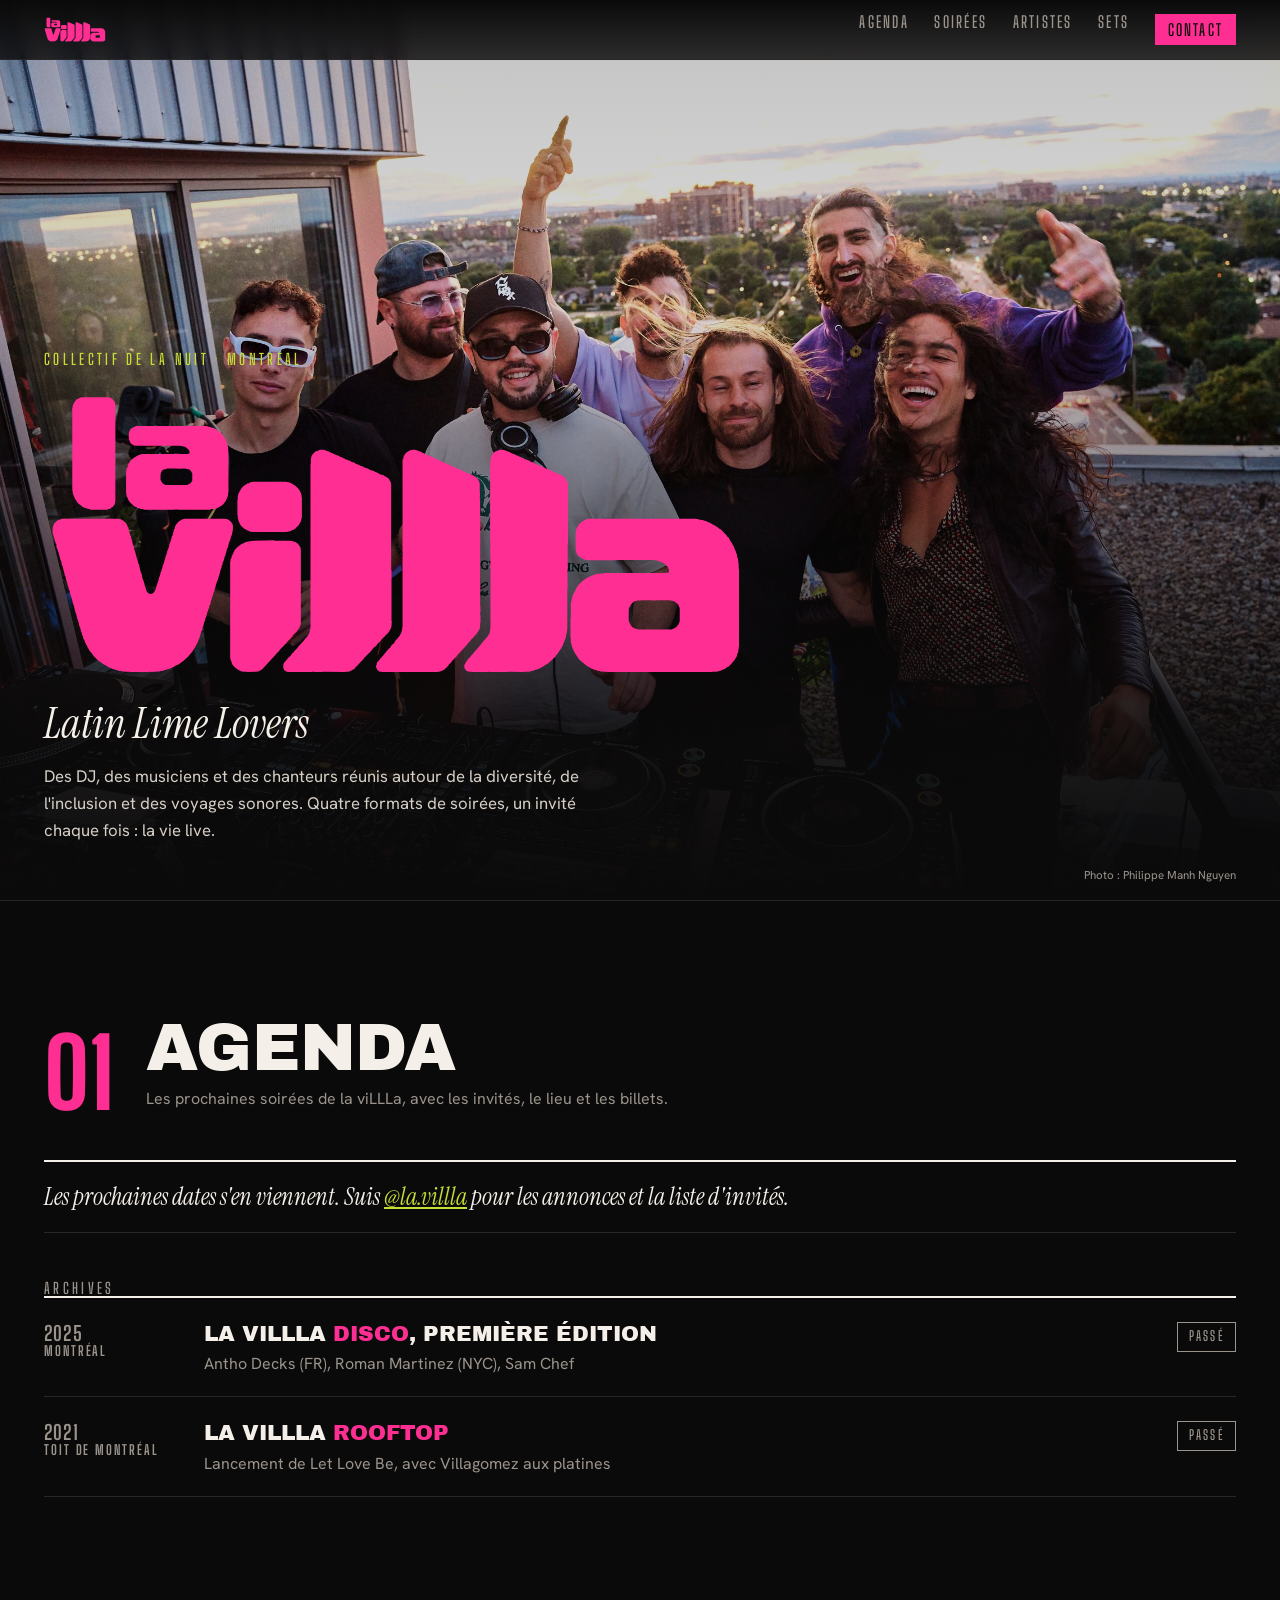
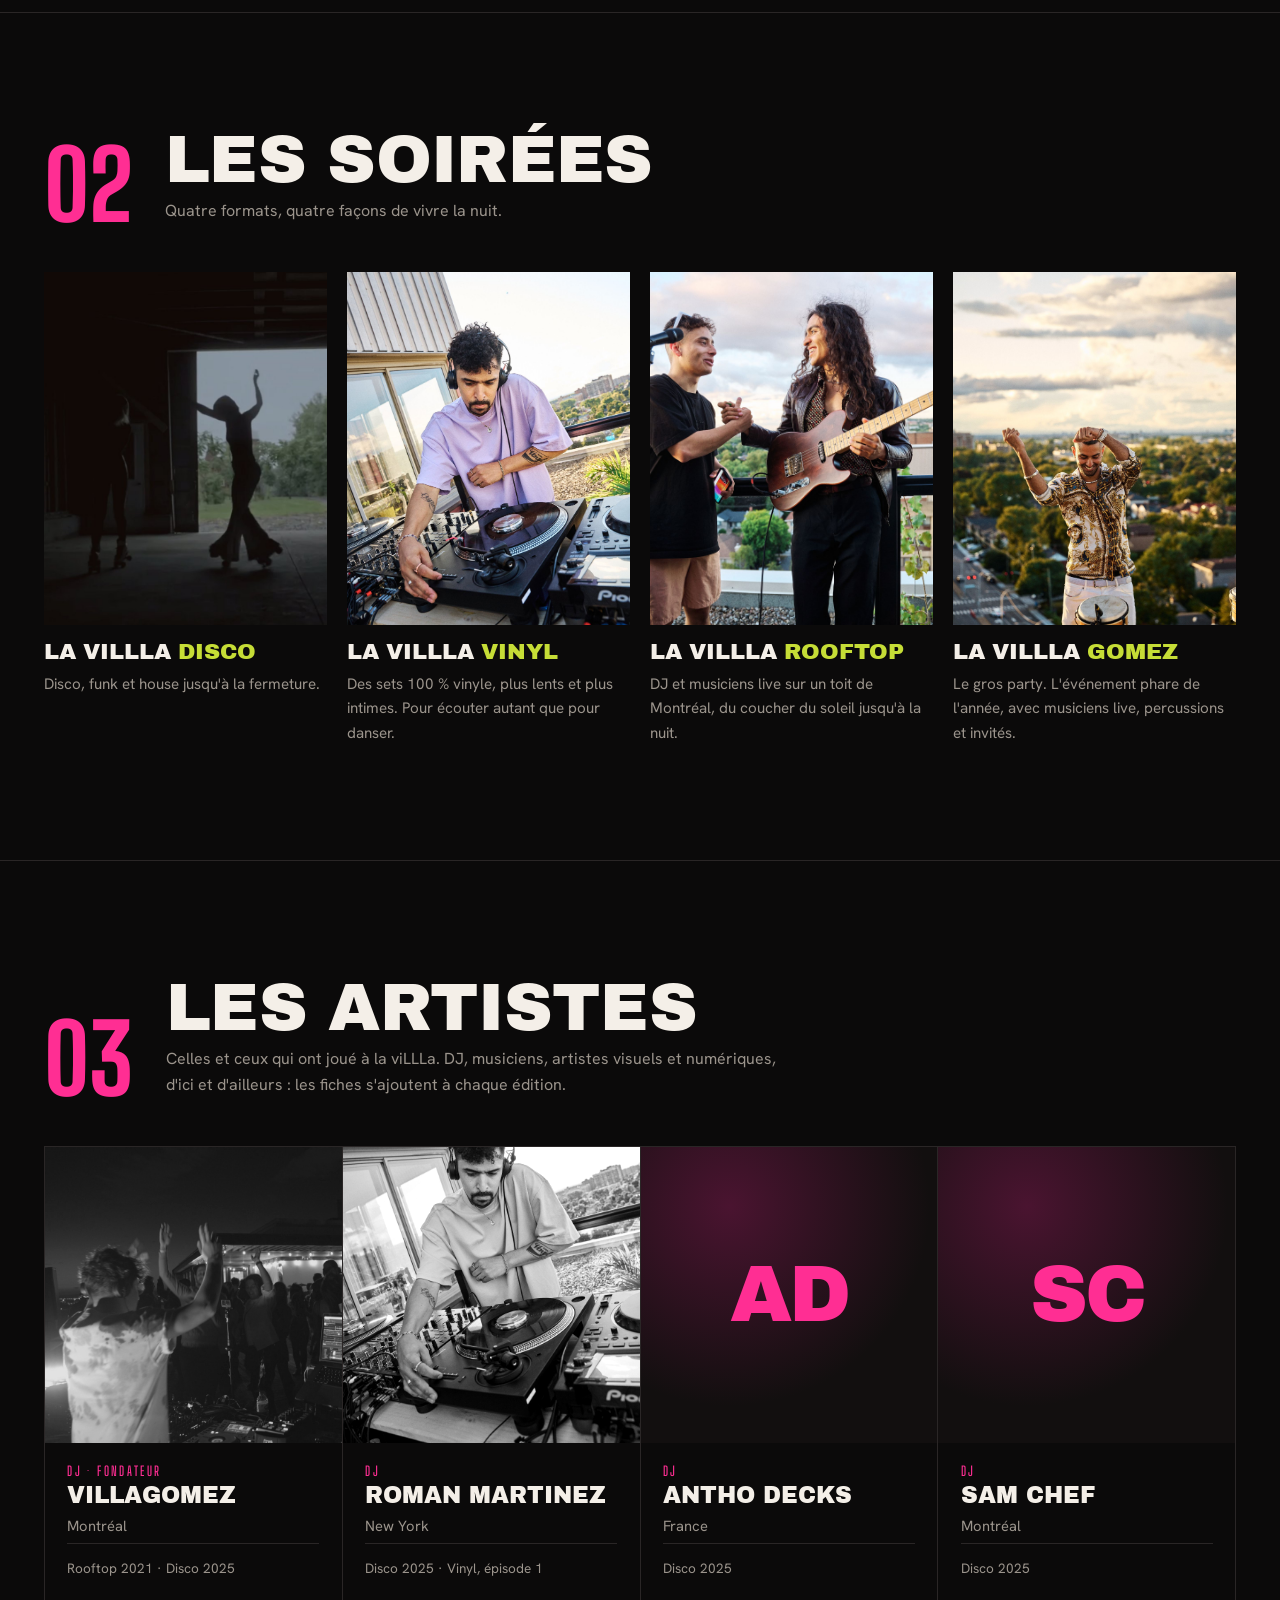
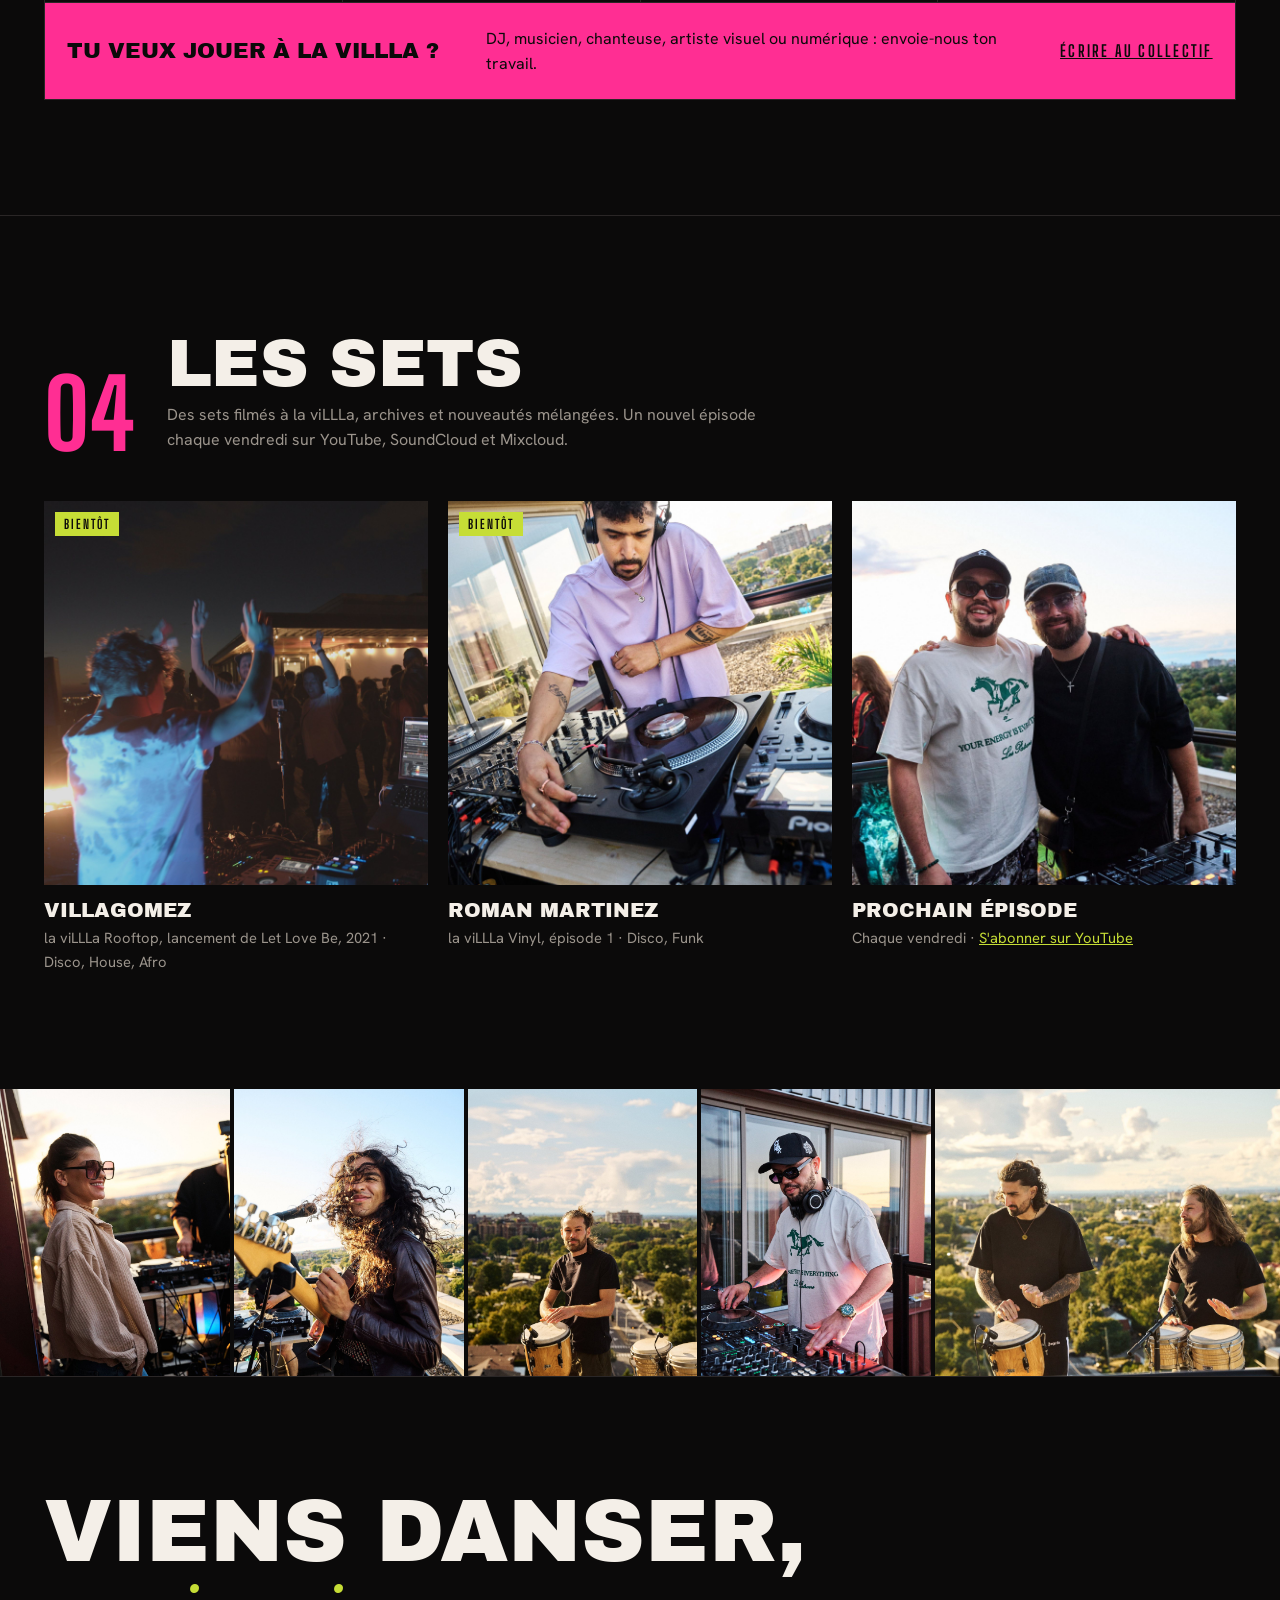
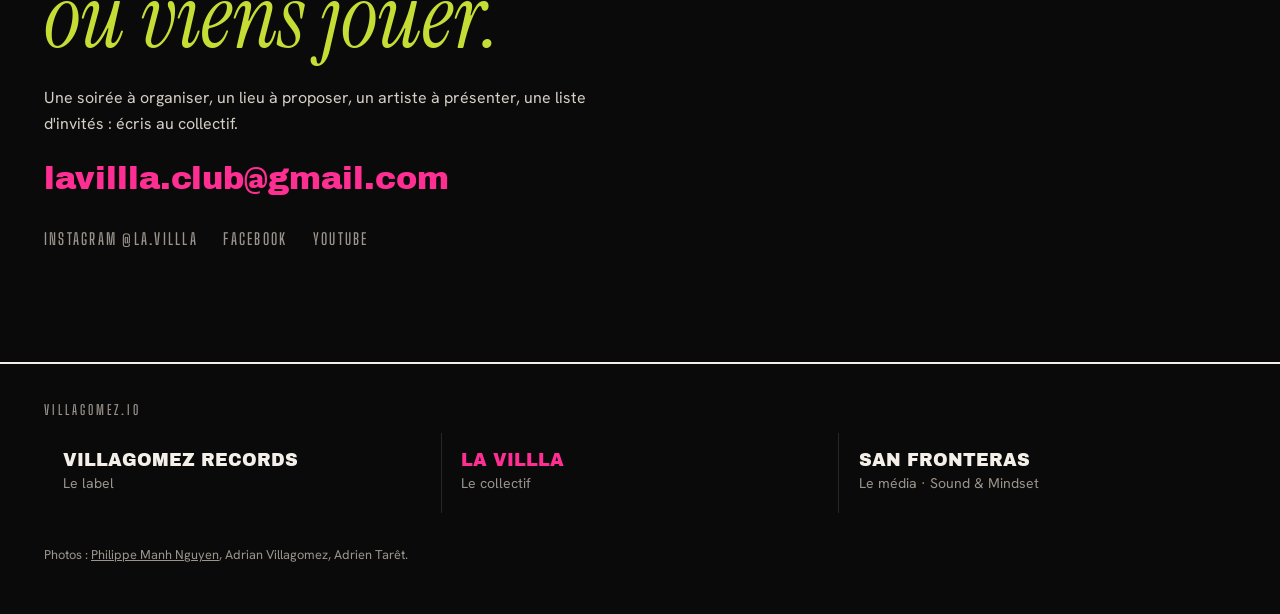
==== lavillla/index.html @ 6f07f706 "Trois sites distincts sous villagomez.io : /records/, /lavillla/ et /sanfronteras/ - /records/ : le " ====
<!doctype html>
<html lang="fr-CA">
<head>
  <meta charset="utf-8">
  <meta name="viewport" content="width=device-width, initial-scale=1">
  <title>la viLLLa | Collectif de la nuit, Montréal</title>
  <meta name="description" content="la viLLLa, collectif montréalais de DJ, de musiciens et de chanteurs. Soirées Disco, Vinyl, Rooftop et Gomez, agenda, artistes et sets filmés.">
  <link rel="canonical" href="https://villagomez.io/lavillla/">
  <meta property="og:site_name" content="la viLLLa">
  <meta property="og:title" content="la viLLLa · Latin Lime Lovers">
  <meta property="og:description" content="Collectif de la nuit à Montréal. DJ, musiciens et chanteurs, quatre formats de soirées, un invité chaque fois.">
  <meta property="og:url" content="https://villagomez.io/lavillla/">
  <meta property="og:image" content="https://villagomez.io/images/collectif.jpg">
  <meta property="og:type" content="website">
  <meta name="theme-color" content="#0b0a0a">
  <link rel="icon" href="/favicon.svg" type="image/svg+xml">
  <link rel="preload" href="/fonts/archivo-black.woff2" as="font" type="font/woff2" crossorigin>
  <style>
    @font-face { font-family: "Archivo Black"; src: url("/fonts/archivo-black.woff2") format("woff2"); font-display: swap; }
    @font-face { font-family: "Big Shoulders"; src: url("/fonts/big-shoulders-display.woff2") format("woff2"); font-weight: 100 900; font-display: swap; }
    @font-face { font-family: "Hanken Grotesk"; src: url("/fonts/hanken-grotesk-latin-wght-normal.woff2") format("woff2"); font-weight: 100 900; font-display: swap; }
    @font-face { font-family: "Instrument Serif"; font-style: italic; src: url("/fonts/instrument-serif-italic.woff2") format("woff2"); font-display: swap; }

    :root {
      --night: #0b0a0a;
      --night-2: #151313;
      --white: #f4efe8;
      --dim: #9b948c;
      --line: #2a2626;
      --rose: #ff2e93;
      --lime: #c6dd36;
      --head: "Archivo Black", "Arial Black", sans-serif;
      --meta: "Big Shoulders", "Arial Narrow", sans-serif;
      --body: "Hanken Grotesk", system-ui, sans-serif;
      --serif: "Instrument Serif", Georgia, serif;
      --gutter: clamp(1rem, 4vw, 2.75rem);
      --section: clamp(4rem, 9vw, 7.5rem);
    }
    *, *::before, *::after { box-sizing: border-box; }
    html { scroll-behavior: smooth; scroll-padding-top: 4.5rem; }
    @media (prefers-reduced-motion: reduce) { html { scroll-behavior: auto; } }
    body { margin: 0; background: var(--night); color: var(--white); font: 400 1rem/1.6 var(--body); -webkit-font-smoothing: antialiased; }
    img { display: block; max-width: 100%; }
    a { color: inherit; }
    a:focus-visible, button:focus-visible { outline: 2px solid var(--lime); outline-offset: 3px; }
    .wrap { width: 100%; max-width: 88rem; margin-inline: auto; padding-inline: var(--gutter); }

    /* Barre du haut */
    .top { position: fixed; inset: 0 0 auto; z-index: 20; display: flex; align-items: center; justify-content: space-between; gap: 1rem; padding: .9rem var(--gutter); background: linear-gradient(var(--night), rgba(11,10,10,.82)); border-bottom: 1px solid var(--line); backdrop-filter: blur(8px); }
    .top__logo img { height: 1.6rem; width: auto; }
    .top nav { display: flex; gap: clamp(.9rem, 2vw, 1.8rem); font: 600 1rem/1 var(--meta); letter-spacing: .14em; text-transform: uppercase; }
    .top nav a { text-decoration: none; color: var(--dim); }
    .top nav a:hover { color: var(--lime); }
    .top nav .top__cta { color: var(--night); background: var(--rose); padding: .45rem .8rem; }
    .top nav .top__cta:hover { color: var(--night); background: var(--lime); }
    @media (max-width: 760px) { .top nav a:not(.top__cta) { display: none; } }

    /* Une */
    .hero { position: relative; min-height: 100svh; display: grid; align-items: end; padding: 7rem 0 clamp(2rem, 5vw, 3.5rem); overflow: hidden; }
    .hero__bg { position: absolute; inset: 0; background: radial-gradient(120% 80% at 70% 30%, #3a1027, var(--night) 70%); }
    .hero__bg img { width: 100%; height: 100%; object-fit: cover; filter: saturate(1.08) contrast(1.05); }
    .hero__bg::after { content: ""; position: absolute; inset: 0; background: linear-gradient(180deg, rgba(11,10,10,.25) 0%, rgba(11,10,10,.15) 35%, rgba(11,10,10,.92) 82%, var(--night) 100%); }
    .hero .wrap { position: relative; }
    .kicker { font: 600 .95rem/1 var(--meta); letter-spacing: .22em; text-transform: uppercase; color: var(--lime); margin: 0 0 1.4rem; }
    .hero h1 { margin: 0; line-height: 0; }
    .hero h1 img { width: min(44rem, 82vw); height: auto; }
    .hero__slogan { margin: 1.4rem 0 0; font: italic 400 clamp(1.6rem, 3.4vw, 2.6rem)/1.1 var(--serif); }
    .hero__lede { max-width: 34rem; margin: 1rem 0 0; color: #d6cfc6; font-size: 1.05rem; }
    .hero__credit { position: absolute; right: var(--gutter); bottom: 1rem; margin: 0; font-size: .72rem; color: var(--dim); }
    .hero__credit a { text-decoration: none; }

    /* Titres de section, façon journal */
    section { padding-block: var(--section); border-top: 1px solid var(--line); }
    .head { display: grid; grid-template-columns: auto 1fr; gap: .4rem 2rem; align-items: end; margin-bottom: clamp(2rem, 4vw, 3rem); }
    .head__num { grid-row: span 2; font: 800 clamp(3rem, 8vw, 6rem)/.8 var(--meta); color: var(--rose); }
    .head h2 { margin: 0; font: 400 clamp(2rem, 5.5vw, 4.2rem)/.95 var(--head); text-transform: uppercase; letter-spacing: -.01em; }
    .head p { margin: 0; max-width: 40rem; color: var(--dim); }

    /* Agenda, façon Resident Advisor */
    .agenda { list-style: none; margin: 0; padding: 0; border-top: 2px solid var(--white); }
    .agenda li { display: grid; grid-template-columns: 8.5rem 1fr auto; gap: 1.5rem; align-items: baseline; padding: 1.2rem 0; border-bottom: 1px solid var(--line); }
    .agenda__date { font: 700 1.25rem/1.1 var(--meta); letter-spacing: .06em; text-transform: uppercase; }
    .agenda__date small { display: block; font-size: .85rem; color: var(--dim); letter-spacing: .14em; }
    .agenda h3 { margin: 0; font: 400 1.35rem/1.15 var(--head); text-transform: uppercase; }
    .agenda h3 b { color: var(--rose); font-weight: 400; }
    .agenda p { margin: .3rem 0 0; color: var(--dim); }
    .agenda__tag { font: 600 .85rem/1 var(--meta); letter-spacing: .16em; text-transform: uppercase; padding: .45rem .7rem; border: 1px solid currentColor; text-decoration: none; white-space: nowrap; }
    .agenda__tag--soon { color: var(--lime); }
    .agenda__tag--past { color: var(--dim); }
    .agenda .is-empty { grid-template-columns: 1fr; }
    .agenda .is-empty p { color: var(--white); font: italic 400 1.5rem/1.3 var(--serif); margin: 0; }
    .agenda .is-empty a { color: var(--lime); }
    .subhead { margin: 3rem 0 0; font: 600 .95rem/1 var(--meta); letter-spacing: .22em; text-transform: uppercase; color: var(--dim); }
    @media (max-width: 640px) {
      .agenda li { grid-template-columns: 1fr; gap: .5rem; }
      .agenda__tag { justify-self: start; }
    }

    /* Formats de soirées */
    .formats { display: grid; grid-template-columns: repeat(4, 1fr); gap: clamp(.75rem, 1.6vw, 1.25rem); }
    .format figure { margin: 0 0 1rem; aspect-ratio: 4 / 5; overflow: hidden; background: linear-gradient(160deg, #2b0f1e, #11100f); }
    .format figure img { width: 100%; height: 100%; object-fit: cover; transition: transform .6s ease; }
    .format:hover figure img { transform: scale(1.04); }
    .format h3 { margin: 0; font: 400 1.4rem/1 var(--head); text-transform: uppercase; }
    .format h3 span { color: var(--lime); }
    .format p { margin: .5rem 0 0; color: var(--dim); font-size: .95rem; }
    @media (max-width: 900px) { .formats { grid-template-columns: repeat(2, 1fr); } }

    /* Artistes, façon ADE */
    .artists { display: grid; grid-template-columns: repeat(4, 1fr); gap: 1px; background: var(--line); border: 1px solid var(--line); }
    .artist { background: var(--night); padding: 1.4rem; display: flex; flex-direction: column; gap: .35rem; min-height: 14rem; }
    .artist figure { margin: -1.4rem -1.4rem 1rem; aspect-ratio: 1; overflow: hidden; background: linear-gradient(140deg, #1d1a1a, #2b0f1e); }
    .artist figure img { width: 100%; height: 100%; object-fit: cover; filter: grayscale(1) contrast(1.05); transition: filter .4s; }
    .artist:hover figure img { filter: none; }
    .artist__role { font: 600 .82rem/1 var(--meta); letter-spacing: .18em; text-transform: uppercase; color: var(--rose); }
    .artist h3 { margin: 0; font: 400 1.45rem/1.05 var(--head); text-transform: uppercase; }
    .artist__from { margin: 0; color: var(--dim); font-size: .92rem; }
    .artist__played { margin: auto 0 0; padding-top: .9rem; border-top: 1px solid var(--line); font-size: .85rem; color: var(--dim); }
    .artist__init { margin: -1.4rem -1.4rem 1rem; aspect-ratio: 1; display: grid; place-items: center; background: radial-gradient(90% 90% at 30% 20%, #4a1430, #120f0f 75%); font: 400 clamp(3rem, 7vw, 5rem)/1 var(--head); color: var(--rose); letter-spacing: -.04em; }
    .artist--call { grid-column: 1 / -1; min-height: 0; background: var(--rose); color: var(--night); display: grid; grid-template-columns: 1fr 1.4fr auto; align-items: center; gap: 1rem 2rem; }
    @media (max-width: 760px) { .artist--call { grid-template-columns: 1fr; } }
    .artist--call h3 { font-size: 1.35rem; }
    .artist--call p { margin: 0; }
    .artist--call a { font: 700 1rem/1 var(--meta); letter-spacing: .14em; text-transform: uppercase; }
    @media (max-width: 1000px) { .artists { grid-template-columns: repeat(2, 1fr); } }
    @media (max-width: 520px) { .artists { grid-template-columns: 1fr; } }

    /* Sets */
    .sets { list-style: none; margin: 0; padding: 0; display: grid; grid-template-columns: repeat(3, 1fr); gap: clamp(.75rem, 1.6vw, 1.25rem); }
    .set { position: relative; }
    .set figure { margin: 0 0 .9rem; aspect-ratio: 1; overflow: hidden; background: linear-gradient(140deg, #1d1a1a, #2b0f1e); }
    .set figure img { width: 100%; height: 100%; object-fit: cover; }
    .set__badge { position: absolute; top: .7rem; left: .7rem; background: var(--lime); color: var(--night); font: 700 .8rem/1 var(--meta); letter-spacing: .16em; text-transform: uppercase; padding: .35rem .55rem; }
    .set h3 { margin: 0; font: 400 1.25rem/1.1 var(--head); text-transform: uppercase; }
    .set p { margin: .3rem 0 0; color: var(--dim); font-size: .92rem; }
    .set a { color: var(--lime); }
    @media (max-width: 760px) { .sets { grid-template-columns: 1fr; } }

    /* Bande photo */
    .strip { display: grid; grid-template-columns: repeat(4, 1fr) 1.5fr; gap: 4px; padding: 0; border-top: 0; }
    .strip figure { margin: 0; aspect-ratio: 4 / 5; overflow: hidden; background: #1a1717; }
    .strip figure:last-child { aspect-ratio: auto; }
    .strip img { width: 100%; height: 100%; object-fit: cover; }
    @media (max-width: 760px) { .strip { grid-template-columns: repeat(2, 1fr); } .strip figure:last-child { grid-column: span 2; aspect-ratio: 3 / 2; } }

    /* Contact */
    .contact h2 { margin: 0; font: 400 clamp(2.2rem, 7vw, 5.5rem)/.92 var(--head); text-transform: uppercase; }
    .contact h2 em { font: italic 400 1em/1 var(--serif); text-transform: none; color: var(--lime); }
    .contact__lede { max-width: 36rem; color: #d6cfc6; margin: 1.5rem 0; }
    .contact__mail { font: 400 clamp(1.2rem, 3vw, 2rem)/1.2 var(--head); color: var(--rose); text-decoration: none; word-break: break-all; }
    .contact__mail:hover { color: var(--lime); }
    .socials { list-style: none; display: flex; flex-wrap: wrap; gap: .6rem 1.6rem; margin: 2rem 0 0; padding: 0; font: 600 1rem/1 var(--meta); letter-spacing: .14em; text-transform: uppercase; }
    .socials a { text-decoration: none; color: var(--dim); }
    .socials a:hover { color: var(--lime); }

    /* Pied de page : les trois maisons */
    .eco { border-top: 2px solid var(--white); padding: 2.5rem 0 3rem; }
    .eco__title { margin: 0 0 1rem; font: 600 .85rem/1 var(--meta); letter-spacing: .22em; text-transform: uppercase; color: var(--dim); }
    .eco__list { list-style: none; margin: 0; padding: 0; display: grid; grid-template-columns: repeat(3, 1fr); gap: 1px; background: var(--line); }
    .eco__list a { display: block; height: 100%; padding: 1.1rem 1.2rem; background: var(--night); text-decoration: none; }
    .eco__list a:hover { background: var(--night-2); }
    .eco__list b { display: block; font: 400 1.1rem/1.1 var(--head); text-transform: uppercase; }
    .eco__list span { color: var(--dim); font-size: .88rem; }
    .eco__list [aria-current] b { color: var(--rose); }
    .eco__credits { margin: 2rem 0 0; color: var(--dim); font-size: .8rem; }
    @media (max-width: 640px) { .eco__list { grid-template-columns: 1fr; } }
  </style>
</head>
<body>

  <header class="top">
    <a class="top__logo" href="/lavillla/" aria-label="la viLLLa, accueil"><img src="/images/la-villla-logo-rose.svg" alt="" width="2042" height="840"></a>
    <nav aria-label="Sections">
      <a href="#agenda">Agenda</a>
      <a href="#soirees">Soirées</a>
      <a href="#artistes">Artistes</a>
      <a href="#sets">Sets</a>
      <a class="top__cta" href="#contact">Contact</a>
    </nav>
  </header>

  <main>
    <section class="hero" aria-labelledby="titre">
      <div class="hero__bg"><img src="/images/collectif.jpg" alt="" onerror="this.remove()"></div>
      <div class="wrap">
        <p class="kicker">Collectif de la nuit · Montréal</p>
        <h1 id="titre"><img src="/images/la-villla-logo-rose.svg" alt="la viLLLa" width="2042" height="840"></h1>
        <p class="hero__slogan">Latin Lime Lovers</p>
        <p class="hero__lede">Des DJ, des musiciens et des chanteurs réunis autour de la diversité, de l'inclusion et des voyages sonores. Quatre formats de soirées, un invité chaque fois : la vie live.</p>
      </div>
      <p class="hero__credit">Photo : <a href="https://www.instagram.com/philippemanh/" rel="noopener">Philippe Manh Nguyen</a></p>
    </section>

    <!-- Agenda : à remplir à chaque annonce, la plus proche en premier -->
    <section id="agenda">
      <div class="wrap">
        <header class="head">
          <span class="head__num" aria-hidden="true">01</span>
          <h2>Agenda</h2>
          <p>Les prochaines soirées de la viLLLa, avec les invités, le lieu et les billets.</p>
        </header>

        <ul class="agenda">
          <li class="is-empty">
            <p>Les prochaines dates s'en viennent. Suis <a href="https://www.instagram.com/la.villla/" rel="noopener">@la.villla</a> pour les annonces et la liste d'invités.</p>
          </li>
        </ul>

        <h3 class="subhead">Archives</h3>
        <ul class="agenda">
          <li>
            <p class="agenda__date">2025<small>Montréal</small></p>
            <div>
              <h3>la viLLLa <b>Disco</b>, première édition</h3>
              <p>Antho Decks (FR), Roman Martinez (NYC), Sam Chef</p>
            </div>
            <span class="agenda__tag agenda__tag--past">Passé</span>
          </li>
          <li>
            <p class="agenda__date">2021<small>Toit de Montréal</small></p>
            <div>
              <h3>la viLLLa <b>Rooftop</b></h3>
              <p>Lancement de Let Love Be, avec Villagomez aux platines</p>
            </div>
            <span class="agenda__tag agenda__tag--past">Passé</span>
          </li>
        </ul>
      </div>
    </section>

    <section id="soirees">
      <div class="wrap">
        <header class="head">
          <span class="head__num" aria-hidden="true">02</span>
          <h2>Les soirées</h2>
          <p>Quatre formats, quatre façons de vivre la nuit.</p>
        </header>

        <div class="formats">
          <article class="format">
            <figure><img src="/images/disco.jpg" alt="Soirée la viLLLa Disco" loading="lazy" onerror="this.remove()"></figure>
            <h3>la viLLLa <span>Disco</span></h3>
            <p>Disco, funk et house jusqu'à la fermeture.</p>
          </article>
          <article class="format">
            <figure><img src="/images/vinyl.jpg" alt="Set la viLLLa Vinyl" loading="lazy" onerror="this.remove()"></figure>
            <h3>la viLLLa <span>Vinyl</span></h3>
            <p>Des sets 100 % vinyle, plus lents et plus intimes. Pour écouter autant que pour danser.</p>
          </article>
          <article class="format">
            <figure><img src="/images/rooftop.jpg" alt="Musiciens live sur un toit de Montréal au coucher du soleil, la viLLLa Rooftop" loading="lazy" onerror="this.remove()"></figure>
            <h3>la viLLLa <span>Rooftop</span></h3>
            <p>DJ et musiciens live sur un toit de Montréal, du coucher du soleil jusqu'à la nuit.</p>
          </article>
          <article class="format">
            <figure><img src="/images/gomez.jpg" alt="Party la viLLLa Gomez" loading="lazy" onerror="this.remove()"></figure>
            <h3>la viLLLa <span>Gomez</span></h3>
            <p>Le gros party. L'événement phare de l'année, avec musiciens live, percussions et invités.</p>
          </article>
        </div>
      </div>
    </section>

    <!-- Artistes : une fiche par artiste. On n'ajoute que les noms que Samuel a confirmés. -->
    <section id="artistes">
      <div class="wrap">
        <header class="head">
          <span class="head__num" aria-hidden="true">03</span>
          <h2>Les artistes</h2>
          <p>Celles et ceux qui ont joué à la viLLLa. DJ, musiciens, artistes visuels et numériques, d'ici et d'ailleurs : les fiches s'ajoutent à chaque édition.</p>
        </header>

        <div class="artists">
          <article class="artist">
            <figure><img src="/images/set-rooftop-2021.jpg" alt="Villagomez aux platines sur un toit de Montréal" loading="lazy" onerror="this.remove()"></figure>
            <span class="artist__role">DJ · fondateur</span>
            <h3>Villagomez</h3>
            <p class="artist__from">Montréal</p>
            <p class="artist__played">Rooftop 2021 · Disco 2025</p>
          </article>
          <article class="artist">
            <figure><img src="/images/set-vinyl-01.jpg" alt="Roman Martinez aux platines vinyle" loading="lazy" onerror="this.remove()"></figure>
            <span class="artist__role">DJ</span>
            <h3>Roman Martinez</h3>
            <p class="artist__from">New York</p>
            <p class="artist__played">Disco 2025 · Vinyl, épisode 1</p>
          </article>
          <article class="artist">
            <div class="artist__init" aria-hidden="true">AD</div>
            <span class="artist__role">DJ</span>
            <h3>Antho Decks</h3>
            <p class="artist__from">France</p>
            <p class="artist__played">Disco 2025</p>
          </article>
          <article class="artist">
            <div class="artist__init" aria-hidden="true">SC</div>
            <span class="artist__role">DJ</span>
            <h3>Sam Chef</h3>
            <p class="artist__from">Montréal</p>
            <p class="artist__played">Disco 2025</p>
          </article>
          <article class="artist artist--call">
            <h3>Tu veux jouer à la viLLLa&nbsp;?</h3>
            <p>DJ, musicien, chanteuse, artiste visuel ou numérique : envoie-nous ton travail.</p>
            <a href="#contact">Écrire au collectif</a>
          </article>
        </div>
      </div>
    </section>

    <section id="sets">
      <div class="wrap">
        <header class="head">
          <span class="head__num" aria-hidden="true">04</span>
          <h2>Les sets</h2>
          <p>Des sets filmés à la viLLLa, archives et nouveautés mélangées. Un nouvel épisode chaque vendredi sur YouTube, SoundCloud et Mixcloud.</p>
        </header>

        <ul class="sets">
          <li class="set">
            <figure><img src="/images/set-rooftop-2021.jpg" alt="Villagomez de dos aux platines, bras levés devant la foule, sur un toit de Montréal la nuit" loading="lazy" onerror="this.remove()"></figure>
            <span class="set__badge">Bientôt</span>
            <h3>Villagomez</h3>
            <p>la viLLLa Rooftop, lancement de Let Love Be, 2021 · Disco, House, Afro</p>
          </li>
          <li class="set">
            <figure><img src="/images/set-vinyl-01.jpg" alt="Roman Martinez aux platines vinyle, la viLLLa Vinyl" loading="lazy" onerror="this.remove()"></figure>
            <span class="set__badge">Bientôt</span>
            <h3>Roman Martinez</h3>
            <p>la viLLLa Vinyl, épisode 1 · Disco, Funk</p>
          </li>
          <li class="set">
            <figure><img src="/images/set-03.jpg" alt="Set la viLLLa" loading="lazy" onerror="this.remove()"></figure>
            <h3>Prochain épisode</h3>
            <p>Chaque vendredi · <a href="https://www.youtube.com/@VillagomezRecords" rel="noopener">S'abonner sur YouTube</a></p>
          </li>
        </ul>
      </div>
    </section>

    <div class="strip" aria-label="Photos de la viLLLa Rooftop">
      <figure><img src="/images/soiree-01.jpg" alt="Soirée la viLLLa Rooftop sur un toit de Montréal" loading="lazy" onerror="this.remove()"></figure>
      <figure><img src="/images/soiree-02.jpg" alt="Soirée la viLLLa Rooftop sur un toit de Montréal" loading="lazy" onerror="this.remove()"></figure>
      <figure><img src="/images/soiree-03.jpg" alt="Soirée la viLLLa Rooftop sur un toit de Montréal" loading="lazy" onerror="this.remove()"></figure>
      <figure><img src="/images/soiree-05.jpg" alt="DJ aux platines pendant la viLLLa Rooftop" loading="lazy" onerror="this.remove()"></figure>
      <figure><img src="/images/soiree-07.jpg" alt="Deux percussionnistes aux congas et aux bongos sur un toit de Montréal, la viLLLa Rooftop" loading="lazy" onerror="this.remove()"></figure>
    </div>

    <section id="contact" class="contact">
      <div class="wrap">
        <h2>Viens danser,<br><em>ou viens jouer.</em></h2>
        <p class="contact__lede">Une soirée à organiser, un lieu à proposer, un artiste à présenter, une liste d'invités : écris au collectif.</p>
        <a class="contact__mail" href="mailto:lavillla.club@gmail.com">lavillla.club@gmail.com</a>
        <ul class="socials">
          <li><a href="https://www.instagram.com/la.villla/" rel="noopener">Instagram @la.villla</a></li>
          <li><a href="https://www.facebook.com/lavillla.club" rel="noopener">Facebook</a></li>
          <li><a href="https://www.youtube.com/@VillagomezRecords" rel="noopener">YouTube</a></li>
        </ul>
      </div>
    </section>
  </main>

  <footer class="eco">
    <div class="wrap">
      <p class="eco__title">villagomez.io</p>
      <ul class="eco__list">
        <li><a href="/records/"><b>Villagomez Records</b><span>Le label</span></a></li>
        <li><a href="/lavillla/" aria-current="page"><b>la viLLLa</b><span>Le collectif</span></a></li>
        <li><a href="/sanfronteras/"><b>San Fronteras</b><span>Le média · Sound &amp; Mindset</span></a></li>
      </ul>
      <p class="eco__credits">Photos : <a href="https://www.instagram.com/philippemanh/" rel="noopener">Philippe Manh Nguyen</a>, Adrian Villagomez, Adrien Tarêt.</p>
    </div>
  </footer>

</body>
</html>
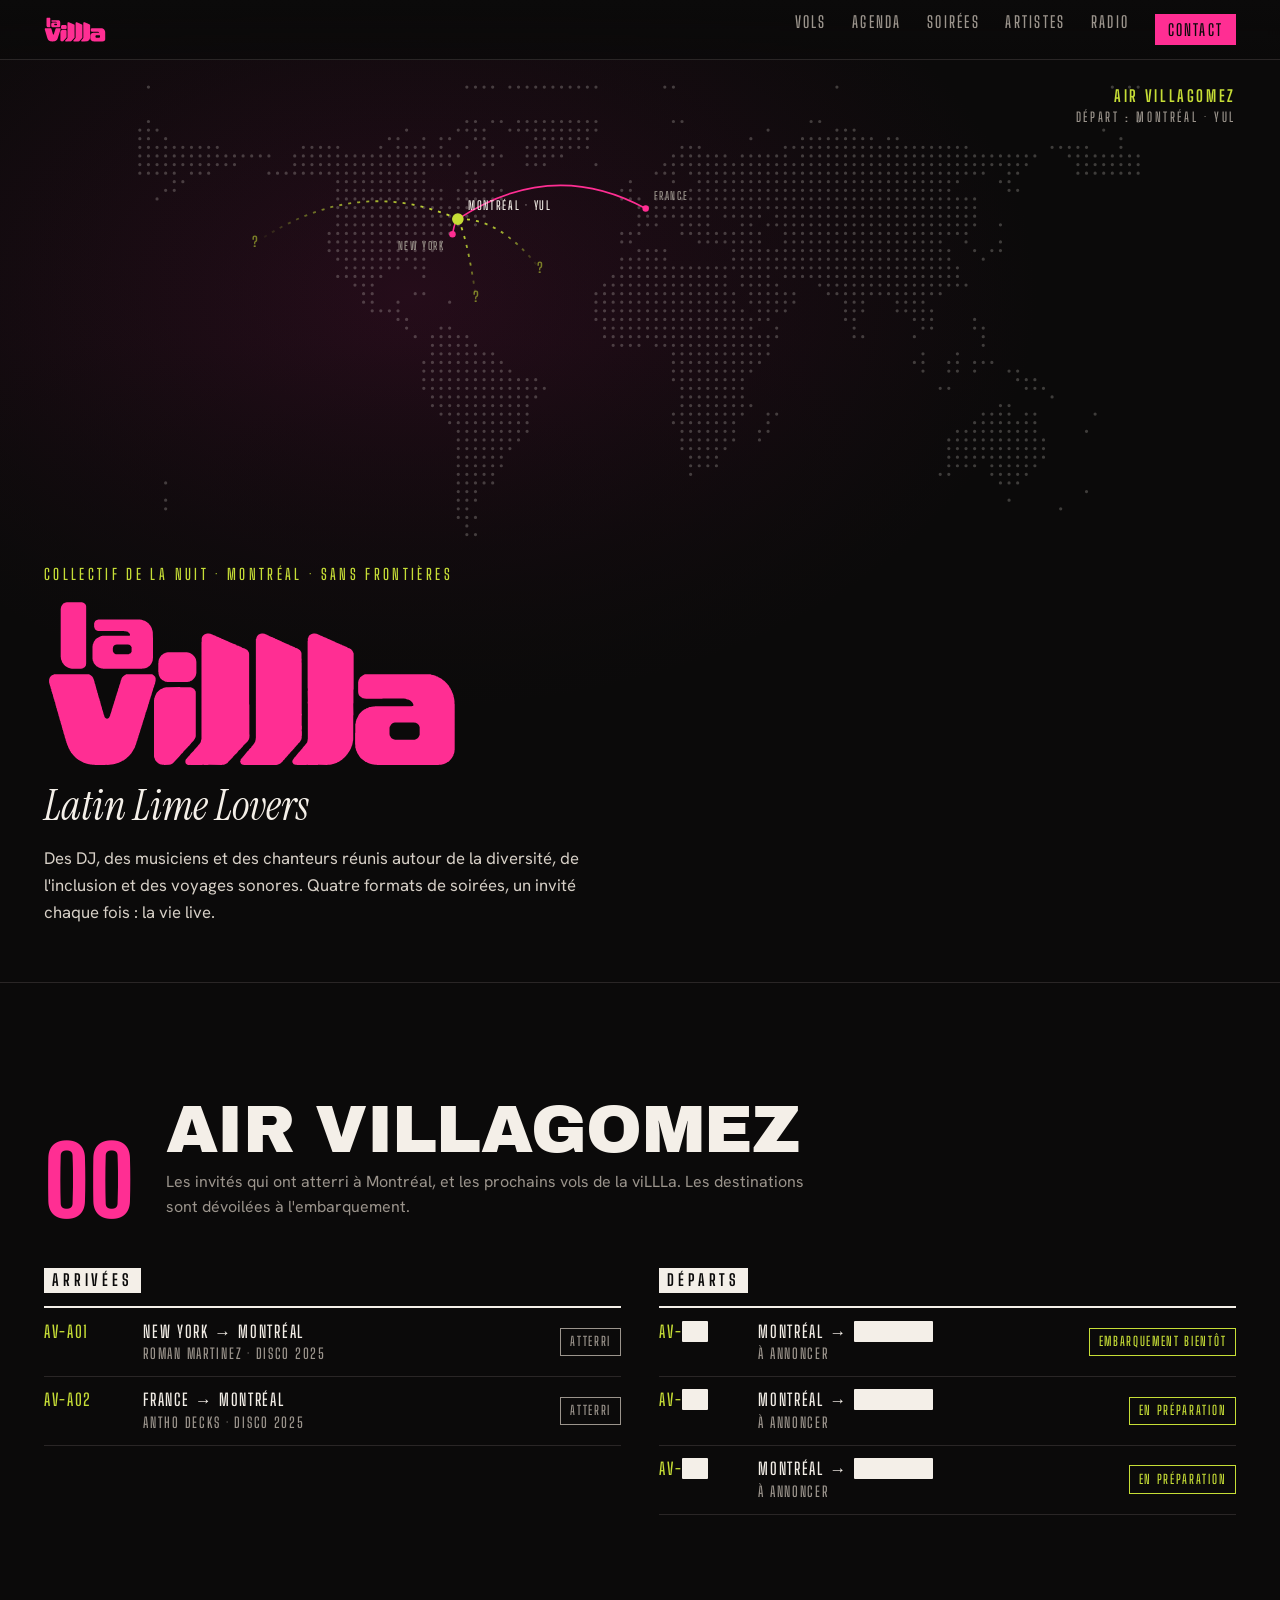
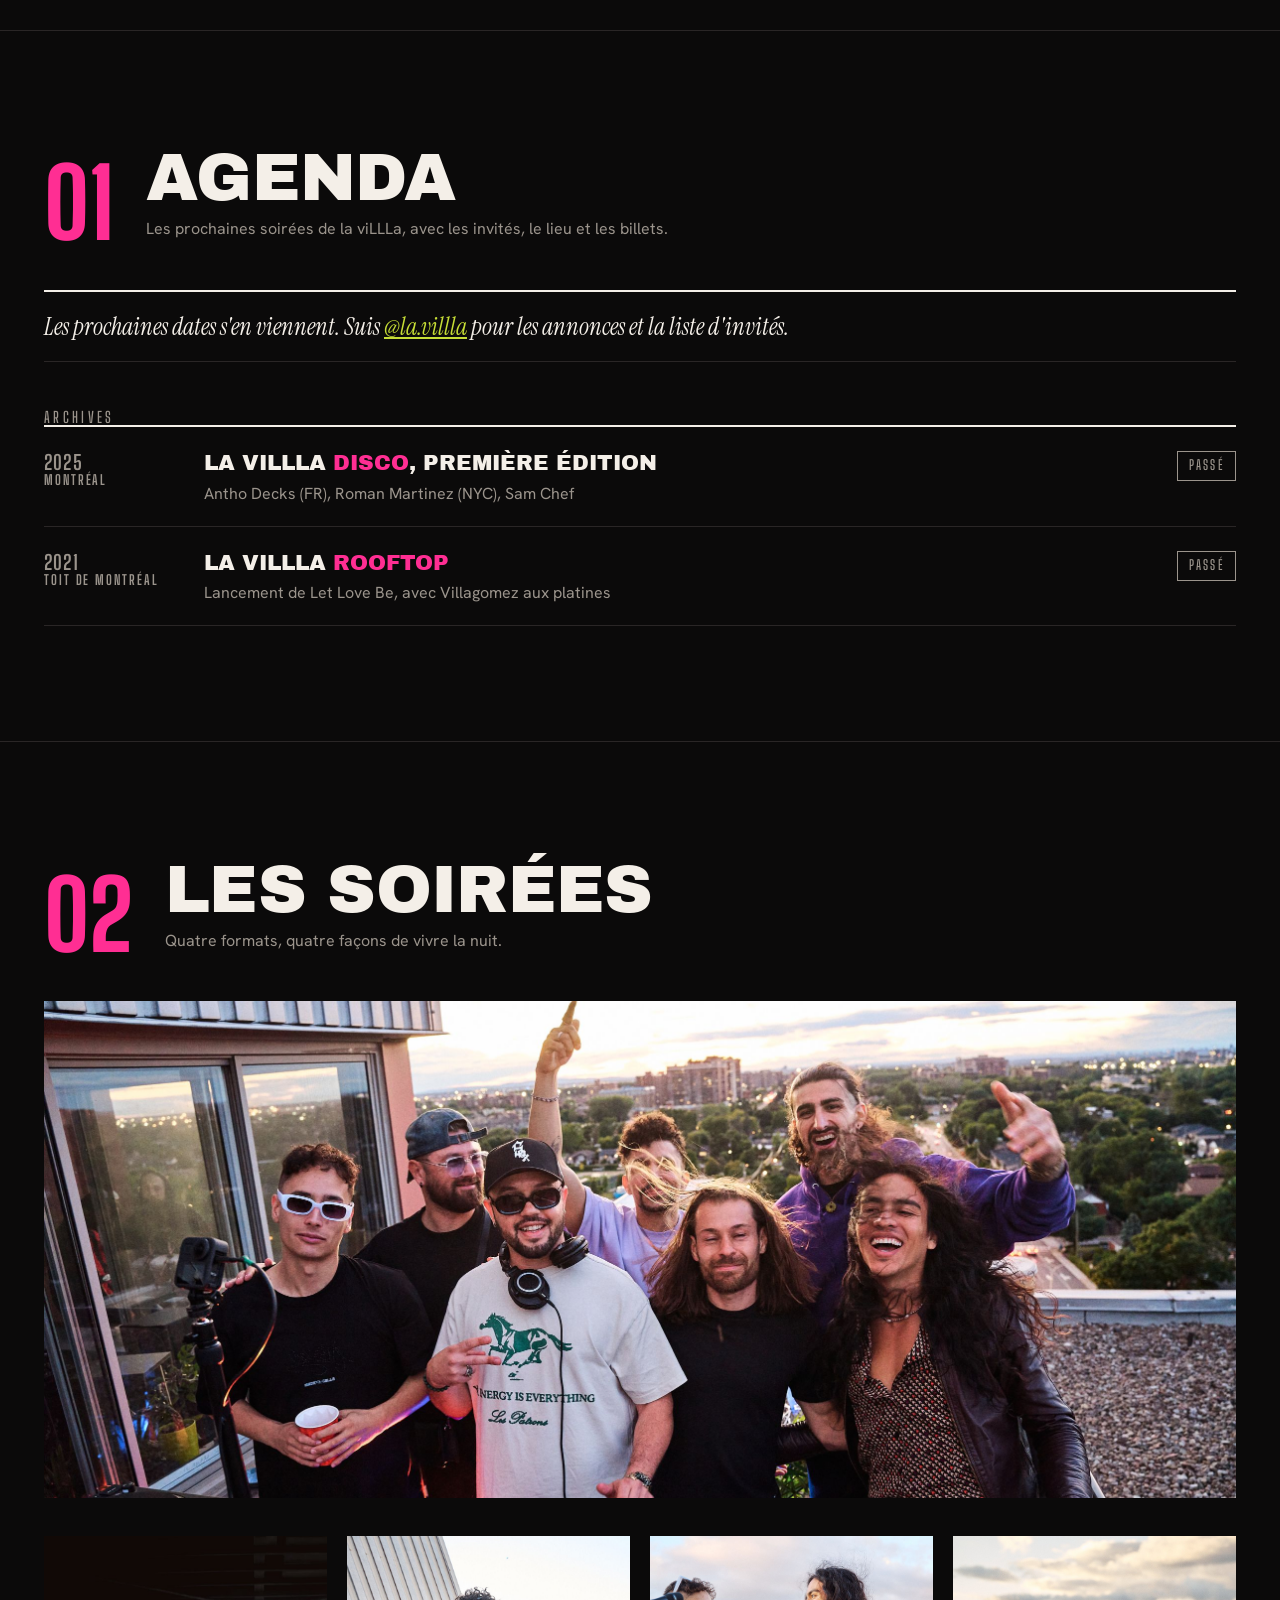
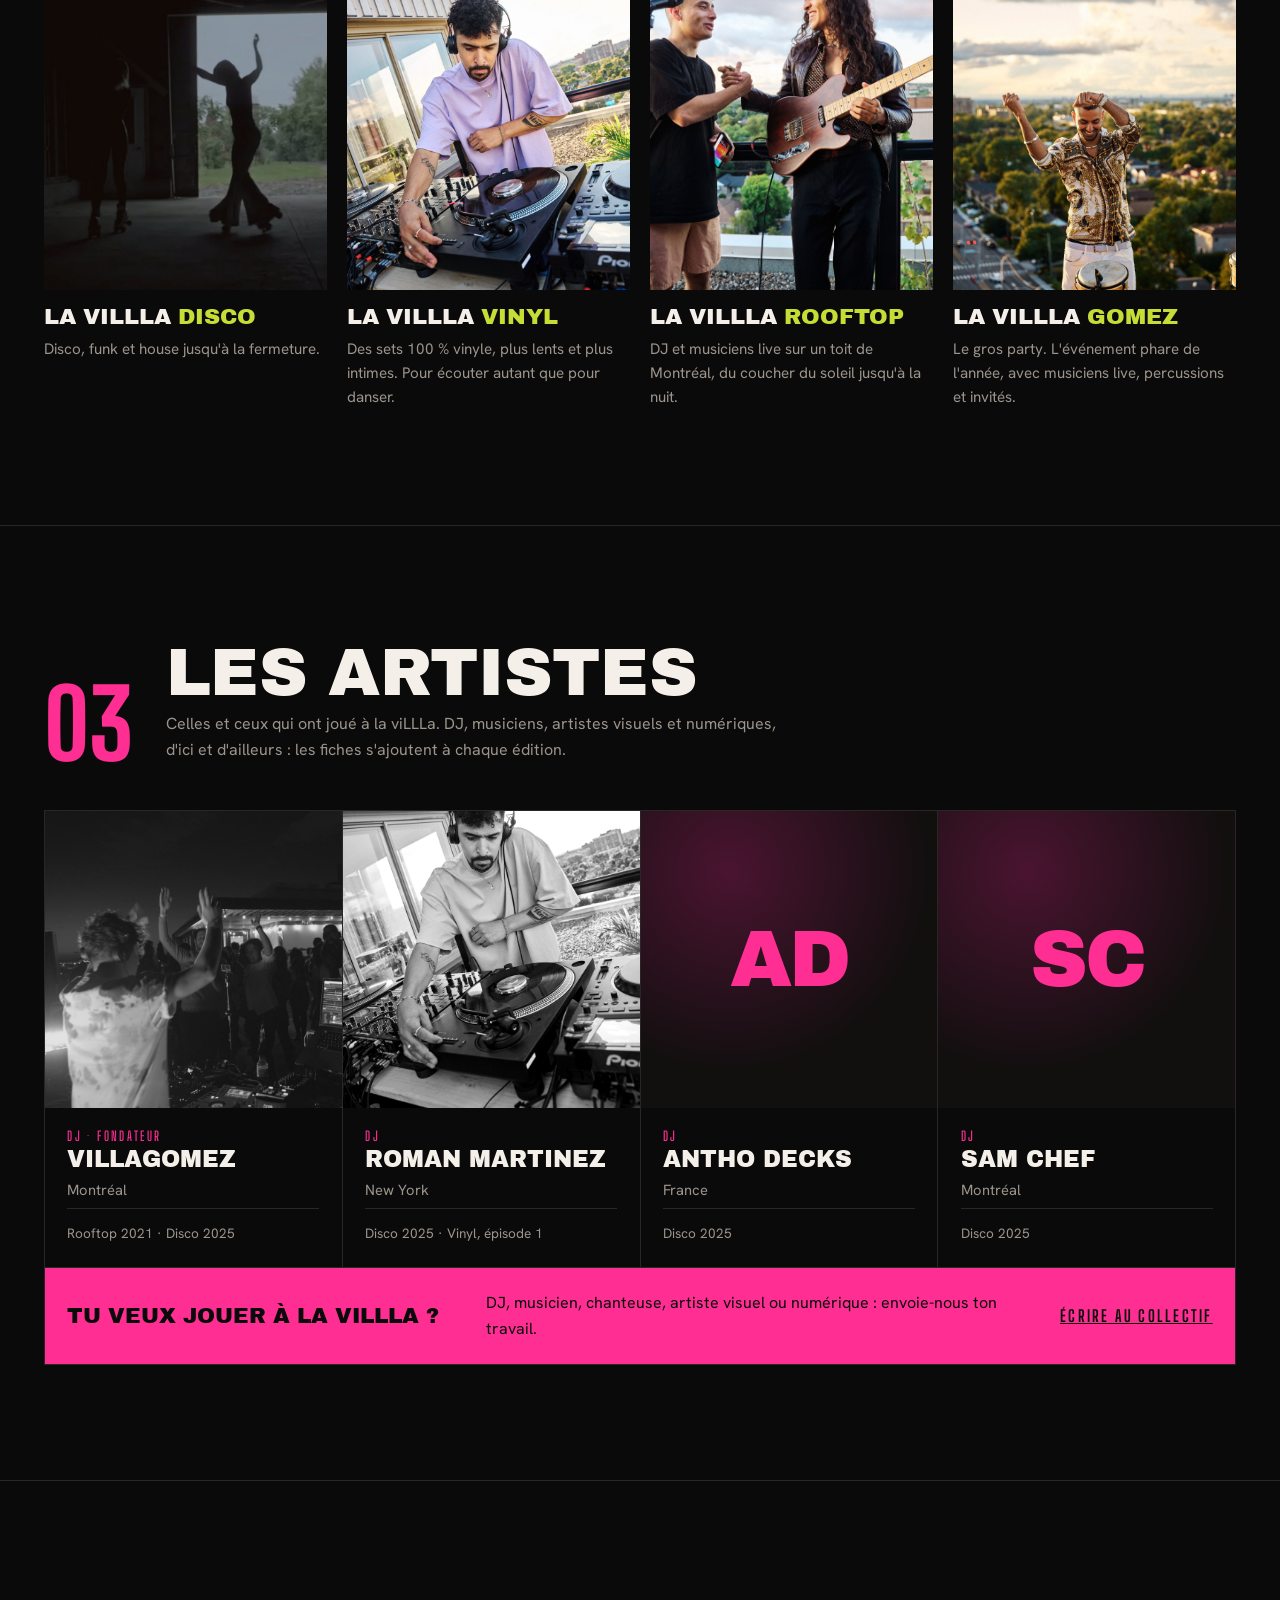
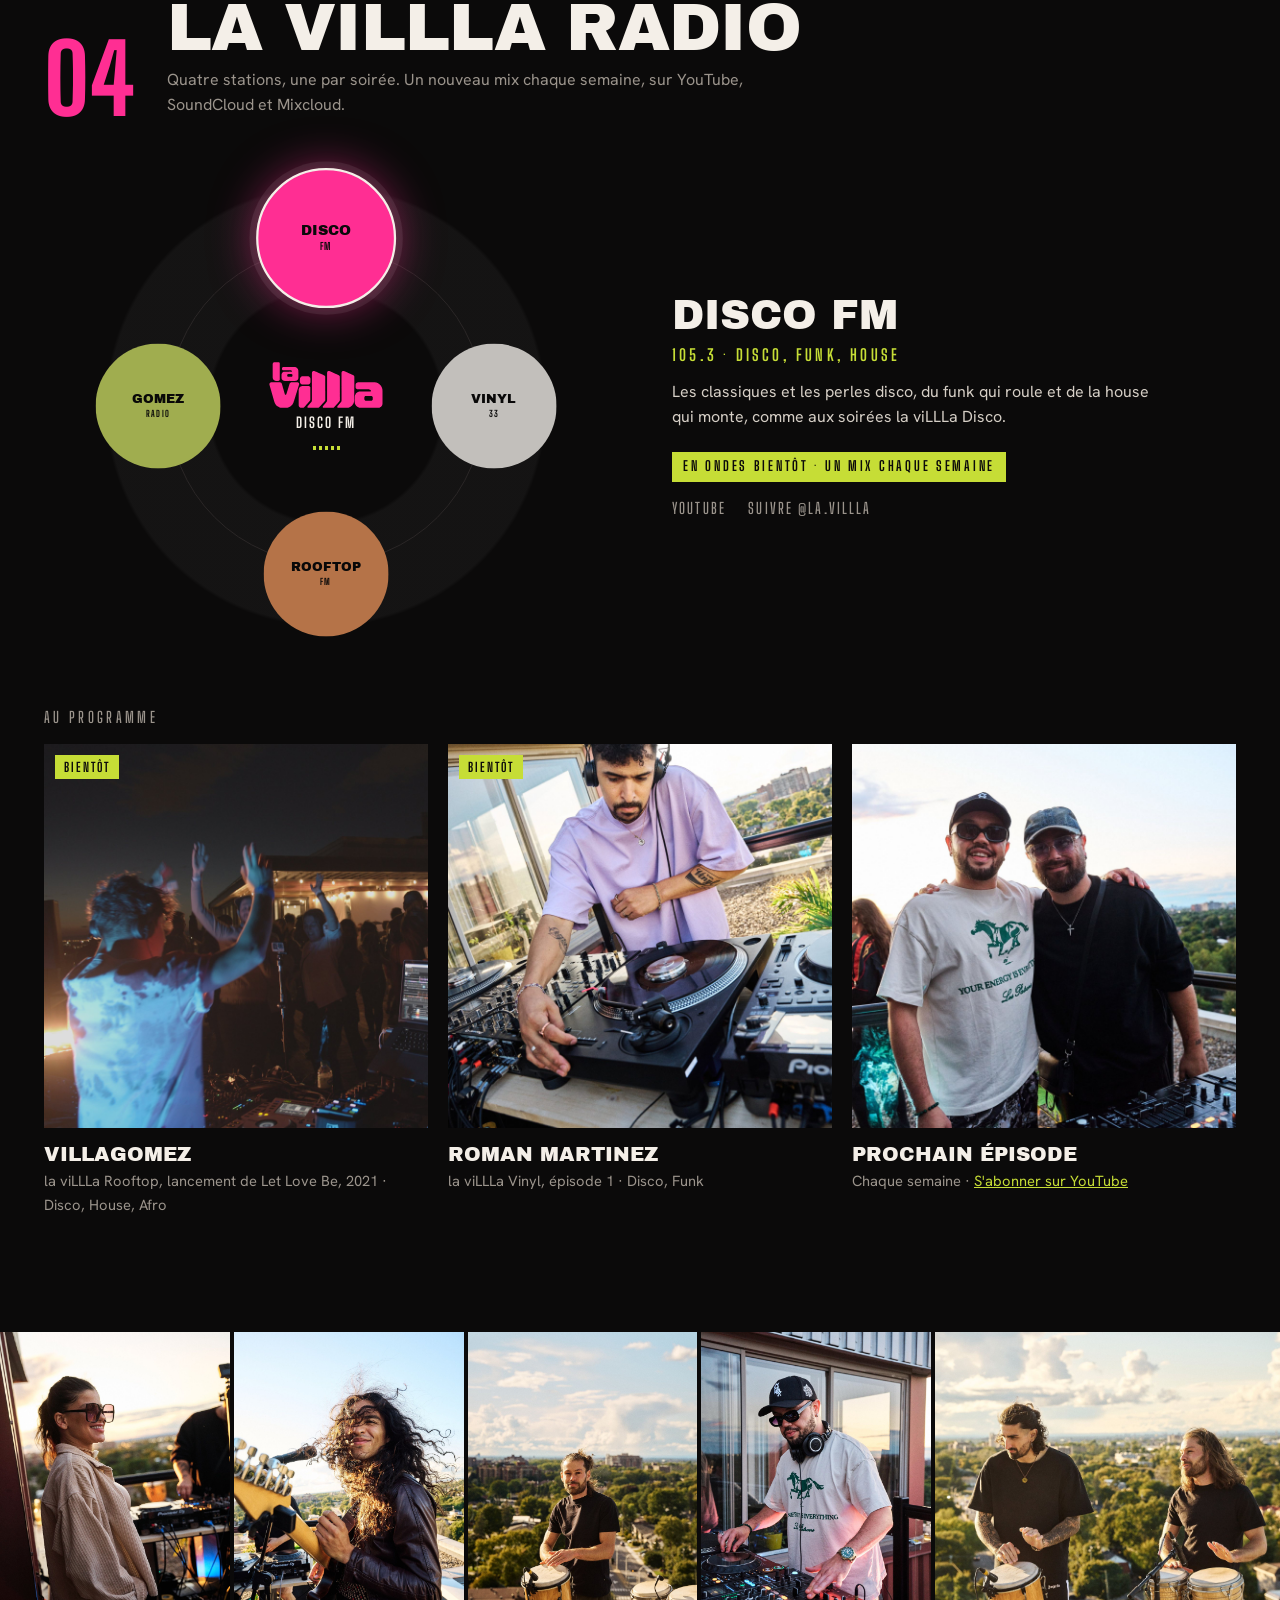
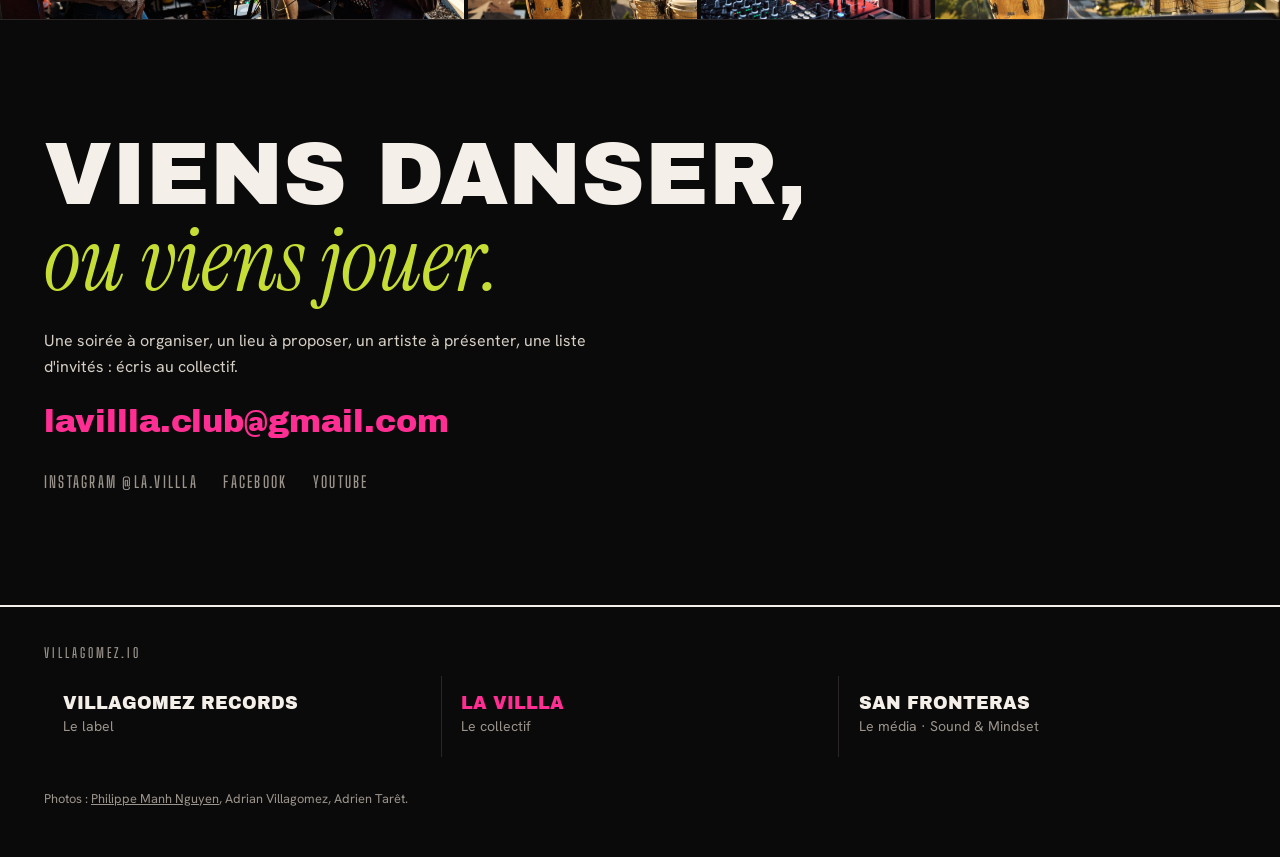
==== commit 669d614d: "la viLLLa : carte Air Villagomez, tableau des vols et la viLLLa Radio - Ouverture : carte du monde e" ====
--- a/lavillla/index.html
+++ b/lavillla/index.html
@@ -164,6 +164,83 @@
     .eco__list [aria-current] b { color: var(--rose); }
     .eco__credits { margin: 2rem 0 0; color: var(--dim); font-size: .8rem; }
     @media (max-width: 640px) { .eco__list { grid-template-columns: 1fr; } }
+
+    /* Air Villagomez : la carte d'ouverture */
+    .hero { align-items: stretch; grid-template-rows: 1fr auto; padding-top: 5rem; }
+    .hero__bg { background: radial-gradient(70% 60% at 32% 30%, #2a0d1d 0%, var(--night) 70%); }
+    .hero__map { position: relative; display: flex; align-items: center; justify-content: center; min-height: 0; }
+    .atlas { width: 100%; max-width: 78rem; height: auto; max-height: 54svh; display: block; overflow: visible; flex-shrink: 0; }
+    .atlas__land { fill: none; stroke: rgba(244,239,232,.22); stroke-width: 3.2; stroke-linecap: round; }
+    .atlas__arr { fill: none; stroke: var(--rose); stroke-width: 1.6; }
+    .atlas__city { fill: var(--rose); }
+    .atlas__dep { fill: none; stroke-width: 1.8; stroke-dasharray: 3 6; animation: flow 1.6s linear infinite; }
+    @keyframes flow { to { stroke-dashoffset: -18; } }
+    .atlas__q { font: 700 14px var(--meta); fill: rgba(198,221,54,.55); animation: blink 2.4s ease-in-out infinite; }
+    @keyframes blink { 50% { fill-opacity: .25; } }
+    .atlas__hq { fill: var(--lime); }
+    .atlas__ping { fill: none; stroke: var(--lime); stroke-width: 1.5; transform-origin: center; transform-box: fill-box; animation: ping 2.4s ease-out infinite; }
+    @keyframes ping { from { transform: scale(1); opacity: 1; } to { transform: scale(5); opacity: 0; } }
+    .atlas__lbl { font: 600 11px var(--meta); letter-spacing: .14em; fill: var(--dim); }
+    .atlas__lbl--hq { fill: var(--white); font-size: 12px; }
+    @media (prefers-reduced-motion: reduce) { .atlas__dep, .atlas__q, .atlas__ping { animation: none; } }
+    .hero h1 img { width: min(26rem, 64vw); }
+    .hero .kicker { margin-bottom: 1rem; }
+    .hero__slogan { margin-top: .9rem; }
+    .hero__air { position: absolute; top: 5.2rem; right: var(--gutter); margin: 0; text-align: right; font: 600 .82rem/1.5 var(--meta); letter-spacing: .2em; text-transform: uppercase; color: var(--dim); }
+    .hero__air b { display: block; color: var(--lime); font-size: 1rem; }
+    @media (max-width: 760px) {
+      .hero__map { overflow: hidden; margin-inline: calc(var(--gutter) * -1); }
+      .hero__map { justify-content: flex-start; }
+      .atlas { width: 210%; max-width: none; max-height: none; margin-left: -22%; }
+      .hero__air { top: 4.6rem; }
+    }
+
+    /* Tableau des vols */
+    .board { display: grid; grid-template-columns: 1fr 1fr; gap: clamp(1rem, 3vw, 2.5rem); }
+    .board h3 { margin: 0 0 .8rem; font: 700 1rem/1 var(--meta); letter-spacing: .24em; text-transform: uppercase; display: flex; gap: .6rem; align-items: center; }
+    .board h3 span { color: var(--night); background: var(--white); padding: .3rem .5rem; }
+    .board ol { list-style: none; margin: 0; padding: 0; border-top: 2px solid var(--white); }
+    .board li { display: grid; grid-template-columns: 5.2rem 1fr auto; gap: .2rem 1rem; padding: .85rem 0; border-bottom: 1px solid var(--line); font: 600 1.05rem/1.2 var(--meta); letter-spacing: .1em; text-transform: uppercase; }
+    .board .fl { color: var(--lime); }
+    .board .who { grid-column: 2; color: var(--dim); font-size: .9rem; letter-spacing: .12em; }
+    .board .st { grid-row: 1 / span 2; grid-column: 3; align-self: center; font-size: .8rem; padding: .35rem .55rem; border: 1px solid currentColor; white-space: nowrap; }
+    .board .st--ok { color: var(--dim); }
+    .board .st--soon { color: var(--lime); animation: blink 2.4s ease-in-out infinite; }
+    .board .redact { background: var(--white); color: transparent; border-radius: 1px; user-select: none; }
+    @media (prefers-reduced-motion: reduce) { .board .st--soon { animation: none; } }
+    @media (max-width: 860px) { .board { grid-template-columns: 1fr; } }
+
+    /* la viLLLa Radio, façon GTA */
+    .radio { display: grid; grid-template-columns: minmax(0, 1fr) minmax(0, 1fr); gap: clamp(2rem, 5vw, 4rem); align-items: center; }
+    .wheel { position: relative; width: min(30rem, 100%); aspect-ratio: 1; margin-inline: auto; border-radius: 50%; background: radial-gradient(circle, rgba(11,10,10,.2) 34%, rgba(255,255,255,.04) 35%, rgba(255,255,255,.04) 64%, transparent 65%); }
+    .wheel::before { content: ""; position: absolute; inset: 17%; border-radius: 50%; border: 1px solid var(--line); }
+    .st-btn { position: absolute; width: 26%; aspect-ratio: 1; border-radius: 50%; border: 2px solid transparent; transform: translate(-50%, -50%); cursor: pointer; display: flex; flex-direction: column; align-items: center; justify-content: center; text-align: center; padding: .4rem; font: 400 clamp(.62rem, 1.6vw, .8rem)/1 var(--head); text-transform: uppercase; color: var(--night); transition: transform .25s, box-shadow .25s, border-color .25s, filter .25s; filter: saturate(.7) brightness(.8); }
+    .st-btn small { display: block; margin-top: .25rem; font: 700 .7em/1 var(--meta); letter-spacing: .14em; }
+    .st-btn:hover, .st-btn[aria-pressed="true"] { transform: translate(-50%, -50%) scale(1.12); filter: none; border-color: var(--white); box-shadow: 0 0 0 6px rgba(244,239,232,.08), 0 0 40px var(--glow); }
+    .st-btn:nth-of-type(1) { top: 15%; left: 50%; background: var(--rose); --glow: rgba(255,46,147,.55); }
+    .st-btn:nth-of-type(2) { top: 50%; left: 85%; background: #f4efe8; --glow: rgba(244,239,232,.4); }
+    .st-btn:nth-of-type(3) { top: 85%; left: 50%; background: #ff8a3d; --glow: rgba(255,138,61,.5); }
+    .st-btn:nth-of-type(4) { top: 50%; left: 15%; background: var(--lime); --glow: rgba(198,221,54,.5); }
+    .wheel__core { position: absolute; inset: 31%; border-radius: 50%; display: grid; place-content: center; text-align: center; gap: .35rem; padding: .5rem; }
+    .wheel__core img { width: 70%; margin: 0 auto; height: auto; }
+    .wheel__now { font: 700 clamp(.7rem, 1.8vw, .9rem)/1.1 var(--meta); letter-spacing: .14em; text-transform: uppercase; }
+    .wheel__eq { display: flex; gap: 3px; justify-content: center; height: 14px; align-items: flex-end; }
+    .wheel__eq i { width: 3px; background: var(--lime); height: 30%; animation: eq 1s ease-in-out infinite; }
+    .wheel__eq i:nth-child(2) { animation-delay: -.3s; } .wheel__eq i:nth-child(3) { animation-delay: -.6s; } .wheel__eq i:nth-child(4) { animation-delay: -.15s; } .wheel__eq i:nth-child(5) { animation-delay: -.45s; }
+    @keyframes eq { 50% { height: 100%; } }
+    @media (prefers-reduced-motion: reduce) { .wheel__eq i { animation: none; height: 60%; } }
+    .radio__info h3 { margin: 0; font: 400 clamp(1.6rem, 3.6vw, 2.6rem)/1 var(--head); text-transform: uppercase; }
+    .radio__freq { margin: .6rem 0 0; font: 700 1rem/1 var(--meta); letter-spacing: .2em; text-transform: uppercase; color: var(--lime); }
+    .radio__desc { color: #d6cfc6; margin: 1rem 0 0; max-width: 30rem; }
+    .radio__air { display: inline-block; margin-top: 1.4rem; font: 700 .85rem/1 var(--meta); letter-spacing: .2em; text-transform: uppercase; color: var(--night); background: var(--lime); padding: .5rem .7rem; }
+    .radio__links { margin: 1.2rem 0 0; display: flex; flex-wrap: wrap; gap: .5rem 1.4rem; font: 600 .95rem/1 var(--meta); letter-spacing: .14em; text-transform: uppercase; }
+    .radio__links a { color: var(--dim); text-decoration: none; } .radio__links a:hover { color: var(--lime); }
+    .prog { margin-top: clamp(2.5rem, 5vw, 4rem); }
+    @media (max-width: 860px) { .radio { grid-template-columns: 1fr; } }
+
+    .collective-photo { margin: 0 0 clamp(1.5rem, 3vw, 2.5rem); aspect-ratio: 3 / 1.25; overflow: hidden; background: #1a1717; }
+    .collective-photo img { width: 100%; height: 100%; object-fit: cover; object-position: center 35%; }
+    .collective-photo figcaption { display: none; }
   </style>
 </head>
 <body>
@@ -171,24 +248,77 @@
   <header class="top">
     <a class="top__logo" href="/lavillla/" aria-label="la viLLLa, accueil"><img src="/images/la-villla-logo-rose.svg" alt="" width="2042" height="840"></a>
     <nav aria-label="Sections">
+      <a href="#vols">Vols</a>
       <a href="#agenda">Agenda</a>
       <a href="#soirees">Soirées</a>
       <a href="#artistes">Artistes</a>
-      <a href="#sets">Sets</a>
+      <a href="#radio">Radio</a>
       <a class="top__cta" href="#contact">Contact</a>
     </nav>
   </header>
 
   <main>
     <section class="hero" aria-labelledby="titre">
-      <div class="hero__bg"><img src="/images/collectif.jpg" alt="" onerror="this.remove()"></div>
-      <div class="wrap">
-        <p class="kicker">Collectif de la nuit · Montréal</p>
+      <div class="hero__bg"></div>
+      <p class="hero__air"><b>Air Villagomez</b>Départ : Montréal · YUL</p>
+      <div class="hero__map">
+<svg class="atlas" viewBox="0 0 1000 480" role="img" aria-labelledby="atlas-t"><title id="atlas-t">Carte du monde Air Villagomez : Montréal au centre, des invités arrivés de New York et de France, et des vols à venir qui partent de Montréal vers des destinations encore secrètes.</title>
+<defs>
+<linearGradient id="fade0" gradientUnits="userSpaceOnUse" x1="320.1" y1="136.4" x2="401" y2="185.2"><stop offset="0" stop-color="#c6dd36"/><stop offset=".55" stop-color="#c6dd36" stop-opacity=".7"/><stop offset="1" stop-color="#c6dd36" stop-opacity="0"/></linearGradient>
+<linearGradient id="fade1" gradientUnits="userSpaceOnUse" x1="320.1" y1="136.4" x2="338.0" y2="214.0"><stop offset="0" stop-color="#c6dd36"/><stop offset=".55" stop-color="#c6dd36" stop-opacity=".7"/><stop offset="1" stop-color="#c6dd36" stop-opacity="0"/></linearGradient>
+<linearGradient id="fade2" gradientUnits="userSpaceOnUse" x1="320.1" y1="136.4" x2="120.1" y2="159.9"><stop offset="0" stop-color="#c6dd36"/><stop offset=".55" stop-color="#c6dd36" stop-opacity=".7"/><stop offset="1" stop-color="#c6dd36" stop-opacity="0"/></linearGradient>
+</defs>
+<path class="atlas__land" d="M14.5 6.0h0M329.0 6.0h0M337.5 6.0h0M346.0 6.0h0M354.5 6.0h0M371.5 6.0h0M380.0 6.0h0M388.5 6.0h0M397.0 6.0h0M405.5 6.0h0M414.0 6.0h0M422.5 6.0h0M431.0 6.0h0M439.5 6.0h0M448.0 6.0h0M456.5 6.0h0M524.5 6.0h0M533.0 6.0h0M694.5 6.0h0M966.5 6.0h0M983.5 6.0h0M992.0 6.0h0M14.5 40.0h0M329.0 40.0h0M337.5 40.0h0M354.5 40.0h0M363.0 40.0h0M380.0 40.0h0M388.5 40.0h0M397.0 40.0h0M405.5 40.0h0M414.0 40.0h0M422.5 40.0h0M431.0 40.0h0M439.5 40.0h0M448.0 40.0h0M456.5 40.0h0M533.0 40.0h0M541.5 40.0h0M669.0 40.0h0M677.5 40.0h0M992.0 40.0h0M6.0 48.5h0M14.5 48.5h0M23.0 48.5h0M269.5 48.5h0M320.5 48.5h0M329.0 48.5h0M337.5 48.5h0M346.0 48.5h0M371.5 48.5h0M380.0 48.5h0M388.5 48.5h0M397.0 48.5h0M405.5 48.5h0M414.0 48.5h0M422.5 48.5h0M431.0 48.5h0M439.5 48.5h0M448.0 48.5h0M456.5 48.5h0M626.5 48.5h0M694.5 48.5h0M703.0 48.5h0M711.5 48.5h0M958.0 48.5h0M6.0 57.0h0M14.5 57.0h0M31.5 57.0h0M252.5 57.0h0M261.0 57.0h0M286.5 57.0h0M303.5 57.0h0M312.0 57.0h0M337.5 57.0h0M346.0 57.0h0M397.0 57.0h0M405.5 57.0h0M414.0 57.0h0M422.5 57.0h0M431.0 57.0h0M439.5 57.0h0M448.0 57.0h0M609.5 57.0h0M660.5 57.0h0M669.0 57.0h0M677.5 57.0h0M686.0 57.0h0M694.5 57.0h0M703.0 57.0h0M711.5 57.0h0M720.0 57.0h0M728.5 57.0h0M745.5 57.0h0M754.0 57.0h0M975.0 57.0h0M6.0 65.5h0M14.5 65.5h0M23.0 65.5h0M31.5 65.5h0M40.0 65.5h0M48.5 65.5h0M57.0 65.5h0M65.5 65.5h0M74.0 65.5h0M82.5 65.5h0M167.5 65.5h0M176.0 65.5h0M184.5 65.5h0M193.0 65.5h0M201.5 65.5h0M244.0 65.5h0M261.0 65.5h0M269.5 65.5h0M278.0 65.5h0M286.5 65.5h0M303.5 65.5h0M329.0 65.5h0M346.0 65.5h0M354.5 65.5h0M388.5 65.5h0M397.0 65.5h0M405.5 65.5h0M414.0 65.5h0M422.5 65.5h0M431.0 65.5h0M439.5 65.5h0M448.0 65.5h0M541.5 65.5h0M550.0 65.5h0M558.5 65.5h0M643.5 65.5h0M652.0 65.5h0M660.5 65.5h0M669.0 65.5h0M677.5 65.5h0M686.0 65.5h0M694.5 65.5h0M703.0 65.5h0M711.5 65.5h0M720.0 65.5h0M728.5 65.5h0M737.0 65.5h0M745.5 65.5h0M754.0 65.5h0M762.5 65.5h0M771.0 65.5h0M779.5 65.5h0M788.0 65.5h0M796.5 65.5h0M805.0 65.5h0M813.5 65.5h0M822.0 65.5h0M907.0 65.5h0M915.5 65.5h0M924.0 65.5h0M932.5 65.5h0M941.0 65.5h0M975.0 65.5h0M6.0 74.0h0M14.5 74.0h0M23.0 74.0h0M31.5 74.0h0M40.0 74.0h0M48.5 74.0h0M57.0 74.0h0M65.5 74.0h0M74.0 74.0h0M82.5 74.0h0M91.0 74.0h0M99.5 74.0h0M108.0 74.0h0M116.5 74.0h0M125.0 74.0h0M133.5 74.0h0M159.0 74.0h0M167.5 74.0h0M176.0 74.0h0M184.5 74.0h0M193.0 74.0h0M201.5 74.0h0M210.0 74.0h0M218.5 74.0h0M227.0 74.0h0M235.5 74.0h0M244.0 74.0h0M252.5 74.0h0M261.0 74.0h0M269.5 74.0h0M278.0 74.0h0M286.5 74.0h0M295.0 74.0h0M303.5 74.0h0M312.0 74.0h0M320.5 74.0h0M346.0 74.0h0M354.5 74.0h0M363.0 74.0h0M388.5 74.0h0M397.0 74.0h0M405.5 74.0h0M414.0 74.0h0M422.5 74.0h0M533.0 74.0h0M541.5 74.0h0M550.0 74.0h0M558.5 74.0h0M567.0 74.0h0M575.5 74.0h0M584.0 74.0h0M601.0 74.0h0M609.5 74.0h0M618.0 74.0h0M626.5 74.0h0M635.0 74.0h0M643.5 74.0h0M660.5 74.0h0M669.0 74.0h0M677.5 74.0h0M686.0 74.0h0M694.5 74.0h0M703.0 74.0h0M711.5 74.0h0M720.0 74.0h0M728.5 74.0h0M737.0 74.0h0M745.5 74.0h0M754.0 74.0h0M762.5 74.0h0M771.0 74.0h0M779.5 74.0h0M788.0 74.0h0M796.5 74.0h0M805.0 74.0h0M813.5 74.0h0M822.0 74.0h0M830.5 74.0h0M839.0 74.0h0M847.5 74.0h0M856.0 74.0h0M864.5 74.0h0M873.0 74.0h0M881.5 74.0h0M890.0 74.0h0M924.0 74.0h0M932.5 74.0h0M941.0 74.0h0M949.5 74.0h0M958.0 74.0h0M966.5 74.0h0M975.0 74.0h0M983.5 74.0h0M992.0 74.0h0M6.0 82.5h0M14.5 82.5h0M23.0 82.5h0M31.5 82.5h0M40.0 82.5h0M48.5 82.5h0M57.0 82.5h0M65.5 82.5h0M74.0 82.5h0M82.5 82.5h0M91.0 82.5h0M99.5 82.5h0M159.0 82.5h0M167.5 82.5h0M176.0 82.5h0M184.5 82.5h0M193.0 82.5h0M201.5 82.5h0M210.0 82.5h0M218.5 82.5h0M227.0 82.5h0M235.5 82.5h0M244.0 82.5h0M252.5 82.5h0M261.0 82.5h0M269.5 82.5h0M278.0 82.5h0M286.5 82.5h0M295.0 82.5h0M303.5 82.5h0M312.0 82.5h0M346.0 82.5h0M354.5 82.5h0M388.5 82.5h0M397.0 82.5h0M405.5 82.5h0M456.5 82.5h0M524.5 82.5h0M533.0 82.5h0M541.5 82.5h0M550.0 82.5h0M558.5 82.5h0M567.0 82.5h0M575.5 82.5h0M584.0 82.5h0M592.5 82.5h0M601.0 82.5h0M609.5 82.5h0M618.0 82.5h0M626.5 82.5h0M635.0 82.5h0M643.5 82.5h0M652.0 82.5h0M660.5 82.5h0M669.0 82.5h0M677.5 82.5h0M686.0 82.5h0M694.5 82.5h0M703.0 82.5h0M711.5 82.5h0M720.0 82.5h0M728.5 82.5h0M737.0 82.5h0M745.5 82.5h0M754.0 82.5h0M762.5 82.5h0M771.0 82.5h0M779.5 82.5h0M788.0 82.5h0M796.5 82.5h0M805.0 82.5h0M813.5 82.5h0M822.0 82.5h0M830.5 82.5h0M839.0 82.5h0M847.5 82.5h0M856.0 82.5h0M864.5 82.5h0M873.0 82.5h0M881.5 82.5h0M932.5 82.5h0M941.0 82.5h0M949.5 82.5h0M958.0 82.5h0M966.5 82.5h0M975.0 82.5h0M983.5 82.5h0M992.0 82.5h0M6.0 91.0h0M14.5 91.0h0M23.0 91.0h0M31.5 91.0h0M40.0 91.0h0M57.0 91.0h0M65.5 91.0h0M74.0 91.0h0M133.5 91.0h0M142.0 91.0h0M150.5 91.0h0M159.0 91.0h0M167.5 91.0h0M176.0 91.0h0M184.5 91.0h0M193.0 91.0h0M201.5 91.0h0M210.0 91.0h0M218.5 91.0h0M227.0 91.0h0M235.5 91.0h0M244.0 91.0h0M252.5 91.0h0M261.0 91.0h0M269.5 91.0h0M278.0 91.0h0M286.5 91.0h0M329.0 91.0h0M337.5 91.0h0M516.0 91.0h0M524.5 91.0h0M533.0 91.0h0M550.0 91.0h0M558.5 91.0h0M567.0 91.0h0M575.5 91.0h0M584.0 91.0h0M592.5 91.0h0M601.0 91.0h0M609.5 91.0h0M618.0 91.0h0M626.5 91.0h0M635.0 91.0h0M643.5 91.0h0M652.0 91.0h0M660.5 91.0h0M669.0 91.0h0M677.5 91.0h0M686.0 91.0h0M694.5 91.0h0M703.0 91.0h0M711.5 91.0h0M720.0 91.0h0M728.5 91.0h0M737.0 91.0h0M745.5 91.0h0M754.0 91.0h0M762.5 91.0h0M771.0 91.0h0M779.5 91.0h0M788.0 91.0h0M796.5 91.0h0M805.0 91.0h0M813.5 91.0h0M822.0 91.0h0M830.5 91.0h0M839.0 91.0h0M864.5 91.0h0M873.0 91.0h0M932.5 91.0h0M941.0 91.0h0M949.5 91.0h0M958.0 91.0h0M966.5 91.0h0M975.0 91.0h0M983.5 91.0h0M992.0 91.0h0M40.0 99.5h0M48.5 99.5h0M201.5 99.5h0M210.0 99.5h0M218.5 99.5h0M227.0 99.5h0M235.5 99.5h0M244.0 99.5h0M252.5 99.5h0M261.0 99.5h0M269.5 99.5h0M278.0 99.5h0M286.5 99.5h0M329.0 99.5h0M337.5 99.5h0M346.0 99.5h0M354.5 99.5h0M490.5 99.5h0M533.0 99.5h0M558.5 99.5h0M567.0 99.5h0M575.5 99.5h0M584.0 99.5h0M592.5 99.5h0M601.0 99.5h0M609.5 99.5h0M618.0 99.5h0M626.5 99.5h0M635.0 99.5h0M643.5 99.5h0M652.0 99.5h0M660.5 99.5h0M669.0 99.5h0M677.5 99.5h0M686.0 99.5h0M694.5 99.5h0M703.0 99.5h0M711.5 99.5h0M720.0 99.5h0M728.5 99.5h0M737.0 99.5h0M745.5 99.5h0M754.0 99.5h0M762.5 99.5h0M771.0 99.5h0M779.5 99.5h0M788.0 99.5h0M796.5 99.5h0M805.0 99.5h0M813.5 99.5h0M856.0 99.5h0M864.5 99.5h0M31.5 108.0h0M40.0 108.0h0M201.5 108.0h0M210.0 108.0h0M218.5 108.0h0M227.0 108.0h0M235.5 108.0h0M244.0 108.0h0M252.5 108.0h0M261.0 108.0h0M269.5 108.0h0M278.0 108.0h0M286.5 108.0h0M295.0 108.0h0M303.5 108.0h0M320.5 108.0h0M329.0 108.0h0M337.5 108.0h0M346.0 108.0h0M354.5 108.0h0M363.0 108.0h0M482.0 108.0h0M490.5 108.0h0M550.0 108.0h0M558.5 108.0h0M567.0 108.0h0M575.5 108.0h0M584.0 108.0h0M592.5 108.0h0M601.0 108.0h0M609.5 108.0h0M618.0 108.0h0M626.5 108.0h0M635.0 108.0h0M643.5 108.0h0M652.0 108.0h0M660.5 108.0h0M669.0 108.0h0M677.5 108.0h0M686.0 108.0h0M694.5 108.0h0M703.0 108.0h0M711.5 108.0h0M720.0 108.0h0M728.5 108.0h0M737.0 108.0h0M745.5 108.0h0M754.0 108.0h0M762.5 108.0h0M771.0 108.0h0M779.5 108.0h0M788.0 108.0h0M796.5 108.0h0M805.0 108.0h0M864.5 108.0h0M873.0 108.0h0M23.0 116.5h0M201.5 116.5h0M210.0 116.5h0M218.5 116.5h0M227.0 116.5h0M235.5 116.5h0M244.0 116.5h0M252.5 116.5h0M261.0 116.5h0M269.5 116.5h0M278.0 116.5h0M286.5 116.5h0M295.0 116.5h0M303.5 116.5h0M320.5 116.5h0M329.0 116.5h0M337.5 116.5h0M346.0 116.5h0M354.5 116.5h0M363.0 116.5h0M482.0 116.5h0M490.5 116.5h0M499.0 116.5h0M516.0 116.5h0M524.5 116.5h0M533.0 116.5h0M541.5 116.5h0M550.0 116.5h0M558.5 116.5h0M567.0 116.5h0M575.5 116.5h0M584.0 116.5h0M592.5 116.5h0M601.0 116.5h0M609.5 116.5h0M618.0 116.5h0M626.5 116.5h0M635.0 116.5h0M643.5 116.5h0M652.0 116.5h0M660.5 116.5h0M669.0 116.5h0M677.5 116.5h0M686.0 116.5h0M694.5 116.5h0M703.0 116.5h0M711.5 116.5h0M720.0 116.5h0M728.5 116.5h0M737.0 116.5h0M745.5 116.5h0M754.0 116.5h0M762.5 116.5h0M771.0 116.5h0M779.5 116.5h0M788.0 116.5h0M796.5 116.5h0M805.0 116.5h0M813.5 116.5h0M822.0 116.5h0M830.5 116.5h0M201.5 125.0h0M210.0 125.0h0M218.5 125.0h0M227.0 125.0h0M235.5 125.0h0M244.0 125.0h0M252.5 125.0h0M261.0 125.0h0M269.5 125.0h0M278.0 125.0h0M286.5 125.0h0M295.0 125.0h0M303.5 125.0h0M312.0 125.0h0M320.5 125.0h0M329.0 125.0h0M363.0 125.0h0M371.5 125.0h0M499.0 125.0h0M507.5 125.0h0M516.0 125.0h0M524.5 125.0h0M533.0 125.0h0M541.5 125.0h0M550.0 125.0h0M558.5 125.0h0M567.0 125.0h0M575.5 125.0h0M584.0 125.0h0M592.5 125.0h0M601.0 125.0h0M609.5 125.0h0M618.0 125.0h0M626.5 125.0h0M635.0 125.0h0M643.5 125.0h0M652.0 125.0h0M660.5 125.0h0M669.0 125.0h0M677.5 125.0h0M686.0 125.0h0M694.5 125.0h0M703.0 125.0h0M711.5 125.0h0M720.0 125.0h0M728.5 125.0h0M737.0 125.0h0M745.5 125.0h0M754.0 125.0h0M762.5 125.0h0M771.0 125.0h0M779.5 125.0h0M788.0 125.0h0M796.5 125.0h0M805.0 125.0h0M813.5 125.0h0M822.0 125.0h0M830.5 125.0h0M201.5 133.5h0M210.0 133.5h0M218.5 133.5h0M227.0 133.5h0M235.5 133.5h0M244.0 133.5h0M252.5 133.5h0M261.0 133.5h0M269.5 133.5h0M278.0 133.5h0M286.5 133.5h0M295.0 133.5h0M303.5 133.5h0M312.0 133.5h0M320.5 133.5h0M329.0 133.5h0M337.5 133.5h0M346.0 133.5h0M499.0 133.5h0M507.5 133.5h0M516.0 133.5h0M524.5 133.5h0M533.0 133.5h0M541.5 133.5h0M550.0 133.5h0M558.5 133.5h0M567.0 133.5h0M584.0 133.5h0M592.5 133.5h0M601.0 133.5h0M609.5 133.5h0M618.0 133.5h0M635.0 133.5h0M643.5 133.5h0M652.0 133.5h0M660.5 133.5h0M669.0 133.5h0M677.5 133.5h0M686.0 133.5h0M694.5 133.5h0M703.0 133.5h0M711.5 133.5h0M720.0 133.5h0M728.5 133.5h0M737.0 133.5h0M745.5 133.5h0M754.0 133.5h0M762.5 133.5h0M771.0 133.5h0M779.5 133.5h0M788.0 133.5h0M796.5 133.5h0M805.0 133.5h0M813.5 133.5h0M822.0 133.5h0M830.5 133.5h0M201.5 142.0h0M210.0 142.0h0M218.5 142.0h0M227.0 142.0h0M235.5 142.0h0M244.0 142.0h0M252.5 142.0h0M261.0 142.0h0M269.5 142.0h0M278.0 142.0h0M286.5 142.0h0M295.0 142.0h0M303.5 142.0h0M312.0 142.0h0M320.5 142.0h0M337.5 142.0h0M499.0 142.0h0M507.5 142.0h0M516.0 142.0h0M541.5 142.0h0M550.0 142.0h0M558.5 142.0h0M567.0 142.0h0M601.0 142.0h0M609.5 142.0h0M626.5 142.0h0M635.0 142.0h0M643.5 142.0h0M652.0 142.0h0M660.5 142.0h0M669.0 142.0h0M677.5 142.0h0M686.0 142.0h0M694.5 142.0h0M703.0 142.0h0M711.5 142.0h0M720.0 142.0h0M728.5 142.0h0M737.0 142.0h0M745.5 142.0h0M754.0 142.0h0M762.5 142.0h0M771.0 142.0h0M779.5 142.0h0M788.0 142.0h0M796.5 142.0h0M805.0 142.0h0M813.5 142.0h0M822.0 142.0h0M830.5 142.0h0M856.0 142.0h0M193.0 150.5h0M201.5 150.5h0M210.0 150.5h0M218.5 150.5h0M227.0 150.5h0M235.5 150.5h0M244.0 150.5h0M252.5 150.5h0M261.0 150.5h0M269.5 150.5h0M278.0 150.5h0M286.5 150.5h0M295.0 150.5h0M303.5 150.5h0M312.0 150.5h0M482.0 150.5h0M490.5 150.5h0M499.0 150.5h0M541.5 150.5h0M550.0 150.5h0M558.5 150.5h0M567.0 150.5h0M575.5 150.5h0M584.0 150.5h0M592.5 150.5h0M601.0 150.5h0M609.5 150.5h0M618.0 150.5h0M643.5 150.5h0M652.0 150.5h0M660.5 150.5h0M669.0 150.5h0M677.5 150.5h0M686.0 150.5h0M694.5 150.5h0M703.0 150.5h0M711.5 150.5h0M720.0 150.5h0M728.5 150.5h0M737.0 150.5h0M745.5 150.5h0M754.0 150.5h0M762.5 150.5h0M771.0 150.5h0M779.5 150.5h0M788.0 150.5h0M796.5 150.5h0M805.0 150.5h0M813.5 150.5h0M822.0 150.5h0M193.0 159.0h0M201.5 159.0h0M210.0 159.0h0M218.5 159.0h0M227.0 159.0h0M235.5 159.0h0M244.0 159.0h0M252.5 159.0h0M261.0 159.0h0M269.5 159.0h0M278.0 159.0h0M286.5 159.0h0M295.0 159.0h0M303.5 159.0h0M482.0 159.0h0M490.5 159.0h0M558.5 159.0h0M567.0 159.0h0M575.5 159.0h0M584.0 159.0h0M592.5 159.0h0M601.0 159.0h0M609.5 159.0h0M618.0 159.0h0M643.5 159.0h0M652.0 159.0h0M660.5 159.0h0M669.0 159.0h0M677.5 159.0h0M686.0 159.0h0M694.5 159.0h0M703.0 159.0h0M711.5 159.0h0M720.0 159.0h0M728.5 159.0h0M737.0 159.0h0M745.5 159.0h0M754.0 159.0h0M762.5 159.0h0M771.0 159.0h0M779.5 159.0h0M788.0 159.0h0M796.5 159.0h0M822.0 159.0h0M856.0 159.0h0M193.0 167.5h0M201.5 167.5h0M210.0 167.5h0M218.5 167.5h0M227.0 167.5h0M235.5 167.5h0M244.0 167.5h0M252.5 167.5h0M261.0 167.5h0M269.5 167.5h0M278.0 167.5h0M286.5 167.5h0M295.0 167.5h0M303.5 167.5h0M499.0 167.5h0M507.5 167.5h0M516.0 167.5h0M524.5 167.5h0M592.5 167.5h0M601.0 167.5h0M609.5 167.5h0M618.0 167.5h0M626.5 167.5h0M635.0 167.5h0M643.5 167.5h0M652.0 167.5h0M660.5 167.5h0M669.0 167.5h0M677.5 167.5h0M686.0 167.5h0M694.5 167.5h0M703.0 167.5h0M711.5 167.5h0M720.0 167.5h0M728.5 167.5h0M737.0 167.5h0M745.5 167.5h0M754.0 167.5h0M762.5 167.5h0M771.0 167.5h0M779.5 167.5h0M788.0 167.5h0M796.5 167.5h0M805.0 167.5h0M830.5 167.5h0M847.5 167.5h0M856.0 167.5h0M201.5 176.0h0M210.0 176.0h0M218.5 176.0h0M227.0 176.0h0M235.5 176.0h0M244.0 176.0h0M252.5 176.0h0M261.0 176.0h0M269.5 176.0h0M278.0 176.0h0M286.5 176.0h0M482.0 176.0h0M490.5 176.0h0M499.0 176.0h0M507.5 176.0h0M516.0 176.0h0M524.5 176.0h0M592.5 176.0h0M601.0 176.0h0M609.5 176.0h0M618.0 176.0h0M626.5 176.0h0M635.0 176.0h0M643.5 176.0h0M652.0 176.0h0M660.5 176.0h0M669.0 176.0h0M677.5 176.0h0M686.0 176.0h0M694.5 176.0h0M703.0 176.0h0M711.5 176.0h0M720.0 176.0h0M728.5 176.0h0M737.0 176.0h0M745.5 176.0h0M754.0 176.0h0M762.5 176.0h0M771.0 176.0h0M779.5 176.0h0M788.0 176.0h0M796.5 176.0h0M805.0 176.0h0M839.0 176.0h0M210.0 184.5h0M218.5 184.5h0M227.0 184.5h0M235.5 184.5h0M244.0 184.5h0M252.5 184.5h0M261.0 184.5h0M278.0 184.5h0M286.5 184.5h0M482.0 184.5h0M490.5 184.5h0M499.0 184.5h0M507.5 184.5h0M516.0 184.5h0M524.5 184.5h0M533.0 184.5h0M541.5 184.5h0M550.0 184.5h0M558.5 184.5h0M567.0 184.5h0M575.5 184.5h0M584.0 184.5h0M592.5 184.5h0M601.0 184.5h0M609.5 184.5h0M618.0 184.5h0M626.5 184.5h0M635.0 184.5h0M643.5 184.5h0M652.0 184.5h0M660.5 184.5h0M669.0 184.5h0M677.5 184.5h0M686.0 184.5h0M694.5 184.5h0M703.0 184.5h0M711.5 184.5h0M720.0 184.5h0M728.5 184.5h0M737.0 184.5h0M745.5 184.5h0M754.0 184.5h0M762.5 184.5h0M771.0 184.5h0M779.5 184.5h0M788.0 184.5h0M796.5 184.5h0M805.0 184.5h0M813.5 184.5h0M201.5 193.0h0M210.0 193.0h0M218.5 193.0h0M227.0 193.0h0M235.5 193.0h0M244.0 193.0h0M286.5 193.0h0M473.5 193.0h0M482.0 193.0h0M490.5 193.0h0M499.0 193.0h0M507.5 193.0h0M516.0 193.0h0M524.5 193.0h0M533.0 193.0h0M541.5 193.0h0M550.0 193.0h0M558.5 193.0h0M567.0 193.0h0M575.5 193.0h0M584.0 193.0h0M601.0 193.0h0M609.5 193.0h0M618.0 193.0h0M626.5 193.0h0M643.5 193.0h0M652.0 193.0h0M660.5 193.0h0M669.0 193.0h0M677.5 193.0h0M686.0 193.0h0M694.5 193.0h0M703.0 193.0h0M711.5 193.0h0M720.0 193.0h0M728.5 193.0h0M737.0 193.0h0M745.5 193.0h0M754.0 193.0h0M762.5 193.0h0M771.0 193.0h0M779.5 193.0h0M788.0 193.0h0M796.5 193.0h0M805.0 193.0h0M813.5 193.0h0M218.5 201.5h0M227.0 201.5h0M235.5 201.5h0M465.0 201.5h0M473.5 201.5h0M482.0 201.5h0M490.5 201.5h0M499.0 201.5h0M507.5 201.5h0M516.0 201.5h0M524.5 201.5h0M533.0 201.5h0M541.5 201.5h0M550.0 201.5h0M558.5 201.5h0M567.0 201.5h0M575.5 201.5h0M584.0 201.5h0M601.0 201.5h0M609.5 201.5h0M618.0 201.5h0M626.5 201.5h0M635.0 201.5h0M677.5 201.5h0M686.0 201.5h0M694.5 201.5h0M703.0 201.5h0M711.5 201.5h0M720.0 201.5h0M728.5 201.5h0M737.0 201.5h0M745.5 201.5h0M754.0 201.5h0M762.5 201.5h0M771.0 201.5h0M779.5 201.5h0M788.0 201.5h0M796.5 201.5h0M805.0 201.5h0M813.5 201.5h0M822.0 201.5h0M227.0 210.0h0M235.5 210.0h0M278.0 210.0h0M286.5 210.0h0M456.5 210.0h0M465.0 210.0h0M473.5 210.0h0M482.0 210.0h0M490.5 210.0h0M499.0 210.0h0M507.5 210.0h0M516.0 210.0h0M524.5 210.0h0M533.0 210.0h0M541.5 210.0h0M550.0 210.0h0M558.5 210.0h0M567.0 210.0h0M575.5 210.0h0M584.0 210.0h0M592.5 210.0h0M609.5 210.0h0M618.0 210.0h0M626.5 210.0h0M635.0 210.0h0M643.5 210.0h0M652.0 210.0h0M686.0 210.0h0M694.5 210.0h0M703.0 210.0h0M711.5 210.0h0M720.0 210.0h0M728.5 210.0h0M737.0 210.0h0M745.5 210.0h0M754.0 210.0h0M762.5 210.0h0M771.0 210.0h0M779.5 210.0h0M788.0 210.0h0M796.5 210.0h0M227.0 218.5h0M235.5 218.5h0M261.0 218.5h0M312.0 218.5h0M456.5 218.5h0M465.0 218.5h0M473.5 218.5h0M482.0 218.5h0M490.5 218.5h0M499.0 218.5h0M507.5 218.5h0M516.0 218.5h0M524.5 218.5h0M533.0 218.5h0M541.5 218.5h0M550.0 218.5h0M558.5 218.5h0M567.0 218.5h0M575.5 218.5h0M584.0 218.5h0M592.5 218.5h0M609.5 218.5h0M618.0 218.5h0M626.5 218.5h0M635.0 218.5h0M643.5 218.5h0M652.0 218.5h0M703.0 218.5h0M711.5 218.5h0M720.0 218.5h0M754.0 218.5h0M762.5 218.5h0M771.0 218.5h0M779.5 218.5h0M235.5 227.0h0M244.0 227.0h0M252.5 227.0h0M261.0 227.0h0M456.5 227.0h0M465.0 227.0h0M473.5 227.0h0M482.0 227.0h0M490.5 227.0h0M499.0 227.0h0M507.5 227.0h0M516.0 227.0h0M524.5 227.0h0M533.0 227.0h0M541.5 227.0h0M550.0 227.0h0M558.5 227.0h0M567.0 227.0h0M575.5 227.0h0M584.0 227.0h0M592.5 227.0h0M601.0 227.0h0M618.0 227.0h0M626.5 227.0h0M635.0 227.0h0M643.5 227.0h0M703.0 227.0h0M711.5 227.0h0M720.0 227.0h0M754.0 227.0h0M762.5 227.0h0M771.0 227.0h0M779.5 227.0h0M788.0 227.0h0M261.0 235.5h0M269.5 235.5h0M456.5 235.5h0M465.0 235.5h0M473.5 235.5h0M482.0 235.5h0M490.5 235.5h0M499.0 235.5h0M507.5 235.5h0M516.0 235.5h0M524.5 235.5h0M533.0 235.5h0M541.5 235.5h0M550.0 235.5h0M558.5 235.5h0M567.0 235.5h0M575.5 235.5h0M584.0 235.5h0M592.5 235.5h0M601.0 235.5h0M609.5 235.5h0M618.0 235.5h0M626.5 235.5h0M703.0 235.5h0M711.5 235.5h0M771.0 235.5h0M779.5 235.5h0M788.0 235.5h0M830.5 235.5h0M269.5 244.0h0M303.5 244.0h0M312.0 244.0h0M465.0 244.0h0M473.5 244.0h0M482.0 244.0h0M490.5 244.0h0M499.0 244.0h0M507.5 244.0h0M516.0 244.0h0M524.5 244.0h0M533.0 244.0h0M541.5 244.0h0M550.0 244.0h0M558.5 244.0h0M567.0 244.0h0M575.5 244.0h0M584.0 244.0h0M592.5 244.0h0M601.0 244.0h0M609.5 244.0h0M635.0 244.0h0M711.5 244.0h0M779.5 244.0h0M788.0 244.0h0M830.5 244.0h0M839.0 244.0h0M278.0 252.5h0M295.0 252.5h0M303.5 252.5h0M312.0 252.5h0M320.5 252.5h0M329.0 252.5h0M465.0 252.5h0M473.5 252.5h0M482.0 252.5h0M490.5 252.5h0M499.0 252.5h0M507.5 252.5h0M516.0 252.5h0M524.5 252.5h0M533.0 252.5h0M541.5 252.5h0M550.0 252.5h0M558.5 252.5h0M567.0 252.5h0M575.5 252.5h0M584.0 252.5h0M592.5 252.5h0M601.0 252.5h0M609.5 252.5h0M618.0 252.5h0M626.5 252.5h0M635.0 252.5h0M711.5 252.5h0M720.0 252.5h0M771.0 252.5h0M839.0 252.5h0M295.0 261.0h0M303.5 261.0h0M312.0 261.0h0M320.5 261.0h0M329.0 261.0h0M337.5 261.0h0M473.5 261.0h0M482.0 261.0h0M490.5 261.0h0M499.0 261.0h0M516.0 261.0h0M524.5 261.0h0M533.0 261.0h0M541.5 261.0h0M550.0 261.0h0M558.5 261.0h0M567.0 261.0h0M575.5 261.0h0M584.0 261.0h0M592.5 261.0h0M601.0 261.0h0M609.5 261.0h0M618.0 261.0h0M626.5 261.0h0M839.0 261.0h0M295.0 269.5h0M303.5 269.5h0M312.0 269.5h0M320.5 269.5h0M329.0 269.5h0M337.5 269.5h0M346.0 269.5h0M354.5 269.5h0M533.0 269.5h0M541.5 269.5h0M550.0 269.5h0M558.5 269.5h0M567.0 269.5h0M575.5 269.5h0M584.0 269.5h0M592.5 269.5h0M601.0 269.5h0M609.5 269.5h0M618.0 269.5h0M626.5 269.5h0M779.5 269.5h0M813.5 269.5h0M286.5 278.0h0M295.0 278.0h0M303.5 278.0h0M312.0 278.0h0M320.5 278.0h0M329.0 278.0h0M337.5 278.0h0M346.0 278.0h0M354.5 278.0h0M363.0 278.0h0M533.0 278.0h0M541.5 278.0h0M550.0 278.0h0M558.5 278.0h0M567.0 278.0h0M575.5 278.0h0M584.0 278.0h0M592.5 278.0h0M601.0 278.0h0M609.5 278.0h0M618.0 278.0h0M771.0 278.0h0M779.5 278.0h0M805.0 278.0h0M813.5 278.0h0M830.5 278.0h0M839.0 278.0h0M847.5 278.0h0M286.5 286.5h0M295.0 286.5h0M303.5 286.5h0M312.0 286.5h0M320.5 286.5h0M329.0 286.5h0M337.5 286.5h0M346.0 286.5h0M354.5 286.5h0M363.0 286.5h0M371.5 286.5h0M533.0 286.5h0M541.5 286.5h0M550.0 286.5h0M558.5 286.5h0M567.0 286.5h0M575.5 286.5h0M584.0 286.5h0M592.5 286.5h0M601.0 286.5h0M609.5 286.5h0M779.5 286.5h0M805.0 286.5h0M813.5 286.5h0M830.5 286.5h0M864.5 286.5h0M873.0 286.5h0M286.5 295.0h0M295.0 295.0h0M303.5 295.0h0M312.0 295.0h0M320.5 295.0h0M329.0 295.0h0M337.5 295.0h0M346.0 295.0h0M354.5 295.0h0M363.0 295.0h0M371.5 295.0h0M380.0 295.0h0M388.5 295.0h0M397.0 295.0h0M533.0 295.0h0M541.5 295.0h0M550.0 295.0h0M558.5 295.0h0M567.0 295.0h0M575.5 295.0h0M584.0 295.0h0M592.5 295.0h0M601.0 295.0h0M873.0 295.0h0M881.5 295.0h0M890.0 295.0h0M286.5 303.5h0M295.0 303.5h0M303.5 303.5h0M312.0 303.5h0M320.5 303.5h0M329.0 303.5h0M337.5 303.5h0M346.0 303.5h0M354.5 303.5h0M363.0 303.5h0M371.5 303.5h0M380.0 303.5h0M388.5 303.5h0M397.0 303.5h0M405.5 303.5h0M541.5 303.5h0M550.0 303.5h0M558.5 303.5h0M567.0 303.5h0M575.5 303.5h0M584.0 303.5h0M592.5 303.5h0M601.0 303.5h0M796.5 303.5h0M805.0 303.5h0M881.5 303.5h0M890.0 303.5h0M898.5 303.5h0M295.0 312.0h0M303.5 312.0h0M312.0 312.0h0M320.5 312.0h0M329.0 312.0h0M337.5 312.0h0M346.0 312.0h0M354.5 312.0h0M363.0 312.0h0M371.5 312.0h0M380.0 312.0h0M388.5 312.0h0M397.0 312.0h0M541.5 312.0h0M550.0 312.0h0M558.5 312.0h0M567.0 312.0h0M575.5 312.0h0M584.0 312.0h0M592.5 312.0h0M601.0 312.0h0M907.0 312.0h0M295.0 320.5h0M303.5 320.5h0M312.0 320.5h0M320.5 320.5h0M329.0 320.5h0M337.5 320.5h0M346.0 320.5h0M354.5 320.5h0M363.0 320.5h0M371.5 320.5h0M380.0 320.5h0M388.5 320.5h0M541.5 320.5h0M550.0 320.5h0M558.5 320.5h0M567.0 320.5h0M575.5 320.5h0M584.0 320.5h0M592.5 320.5h0M601.0 320.5h0M609.5 320.5h0M856.0 320.5h0M864.5 320.5h0M303.5 329.0h0M312.0 329.0h0M320.5 329.0h0M329.0 329.0h0M337.5 329.0h0M346.0 329.0h0M354.5 329.0h0M363.0 329.0h0M371.5 329.0h0M380.0 329.0h0M388.5 329.0h0M533.0 329.0h0M541.5 329.0h0M550.0 329.0h0M558.5 329.0h0M567.0 329.0h0M575.5 329.0h0M584.0 329.0h0M592.5 329.0h0M601.0 329.0h0M626.5 329.0h0M635.0 329.0h0M839.0 329.0h0M847.5 329.0h0M856.0 329.0h0M864.5 329.0h0M881.5 329.0h0M890.0 329.0h0M949.5 329.0h0M312.0 337.5h0M320.5 337.5h0M329.0 337.5h0M337.5 337.5h0M346.0 337.5h0M354.5 337.5h0M363.0 337.5h0M371.5 337.5h0M380.0 337.5h0M388.5 337.5h0M533.0 337.5h0M541.5 337.5h0M550.0 337.5h0M558.5 337.5h0M567.0 337.5h0M575.5 337.5h0M584.0 337.5h0M592.5 337.5h0M626.5 337.5h0M830.5 337.5h0M839.0 337.5h0M847.5 337.5h0M856.0 337.5h0M864.5 337.5h0M873.0 337.5h0M881.5 337.5h0M890.0 337.5h0M320.5 346.0h0M329.0 346.0h0M337.5 346.0h0M346.0 346.0h0M354.5 346.0h0M363.0 346.0h0M371.5 346.0h0M380.0 346.0h0M388.5 346.0h0M541.5 346.0h0M550.0 346.0h0M558.5 346.0h0M567.0 346.0h0M575.5 346.0h0M584.0 346.0h0M592.5 346.0h0M618.0 346.0h0M626.5 346.0h0M813.5 346.0h0M822.0 346.0h0M830.5 346.0h0M839.0 346.0h0M847.5 346.0h0M856.0 346.0h0M864.5 346.0h0M873.0 346.0h0M881.5 346.0h0M890.0 346.0h0M941.0 346.0h0M320.5 354.5h0M329.0 354.5h0M337.5 354.5h0M346.0 354.5h0M354.5 354.5h0M363.0 354.5h0M371.5 354.5h0M380.0 354.5h0M541.5 354.5h0M550.0 354.5h0M558.5 354.5h0M567.0 354.5h0M575.5 354.5h0M584.0 354.5h0M592.5 354.5h0M618.0 354.5h0M805.0 354.5h0M813.5 354.5h0M822.0 354.5h0M830.5 354.5h0M839.0 354.5h0M847.5 354.5h0M856.0 354.5h0M864.5 354.5h0M873.0 354.5h0M881.5 354.5h0M890.0 354.5h0M898.5 354.5h0M320.5 363.0h0M329.0 363.0h0M337.5 363.0h0M346.0 363.0h0M354.5 363.0h0M363.0 363.0h0M371.5 363.0h0M541.5 363.0h0M550.0 363.0h0M558.5 363.0h0M567.0 363.0h0M575.5 363.0h0M584.0 363.0h0M805.0 363.0h0M813.5 363.0h0M822.0 363.0h0M830.5 363.0h0M839.0 363.0h0M847.5 363.0h0M856.0 363.0h0M864.5 363.0h0M873.0 363.0h0M881.5 363.0h0M890.0 363.0h0M898.5 363.0h0M320.5 371.5h0M329.0 371.5h0M337.5 371.5h0M346.0 371.5h0M354.5 371.5h0M363.0 371.5h0M550.0 371.5h0M558.5 371.5h0M567.0 371.5h0M575.5 371.5h0M805.0 371.5h0M813.5 371.5h0M822.0 371.5h0M830.5 371.5h0M839.0 371.5h0M847.5 371.5h0M856.0 371.5h0M864.5 371.5h0M873.0 371.5h0M881.5 371.5h0M890.0 371.5h0M898.5 371.5h0M320.5 380.0h0M329.0 380.0h0M337.5 380.0h0M346.0 380.0h0M354.5 380.0h0M363.0 380.0h0M550.0 380.0h0M558.5 380.0h0M567.0 380.0h0M575.5 380.0h0M805.0 380.0h0M813.5 380.0h0M822.0 380.0h0M830.5 380.0h0M847.5 380.0h0M856.0 380.0h0M864.5 380.0h0M873.0 380.0h0M881.5 380.0h0M890.0 380.0h0M320.5 388.5h0M329.0 388.5h0M337.5 388.5h0M346.0 388.5h0M354.5 388.5h0M550.0 388.5h0M796.5 388.5h0M805.0 388.5h0M847.5 388.5h0M856.0 388.5h0M864.5 388.5h0M873.0 388.5h0M881.5 388.5h0M31.5 397.0h0M320.5 397.0h0M329.0 397.0h0M337.5 397.0h0M346.0 397.0h0M354.5 397.0h0M856.0 397.0h0M864.5 397.0h0M873.0 397.0h0M320.5 405.5h0M329.0 405.5h0M337.5 405.5h0M941.0 405.5h0M31.5 414.0h0M320.5 414.0h0M329.0 414.0h0M337.5 414.0h0M864.5 414.0h0M31.5 422.5h0M320.5 422.5h0M329.0 422.5h0M915.5 422.5h0M320.5 431.0h0M329.0 431.0h0M337.5 431.0h0M329.0 439.5h0M329.0 448.0h0M337.5 448.0h0"/>
+<path class="atlas__arr" d="M314.8 151.3Q317.5 136.7 320.1 136.4"/>
+<circle class="atlas__city" cx="314.8" cy="151.3" r="3.2"/>
+<path class="atlas__arr" d="M505.6 126Q412.9 75.5 320.1 136.4"/>
+<circle class="atlas__city" cx="505.6" cy="126" r="3.2"/>
+<path class="atlas__dep" stroke="url(#fade0)" d="M320.1 136.4Q360.6 134.3 401 185.2" style="animation-delay:-0.0s"/>
+<text class="atlas__q" x="401" y="189.2" text-anchor="middle">?</text>
+<path class="atlas__dep" stroke="url(#fade1)" d="M320.1 136.4Q329.1 152.9 338.0 214.0" style="animation-delay:-1.3s"/>
+<text class="atlas__q" x="338.0" y="218.0" text-anchor="middle">?</text>
+<path class="atlas__dep" stroke="url(#fade2)" d="M320.1 136.4Q220.1 91.8 120.1 159.9" style="animation-delay:-2.6s"/>
+<text class="atlas__q" x="120.1" y="163.9" text-anchor="middle">?</text>
+<circle class="atlas__ping" cx="320.1" cy="136.4" r="5"/><circle class="atlas__hq" cx="320.1" cy="136.4" r="5"/>
+<text class="atlas__lbl atlas__lbl--hq" x="330.1" y="127.4">MONTRÉAL · YUL</text>
+<text class="atlas__lbl" x="513.6" y="118">FRANCE</text>
+<text class="atlas__lbl" x="306.8" y="167.3" text-anchor="end">NEW YORK</text>
+</svg>
+      </div>
+      <div class="wrap">
+        <p class="kicker">Collectif de la nuit · Montréal · sans frontières</p>
         <h1 id="titre"><img src="/images/la-villla-logo-rose.svg" alt="la viLLLa" width="2042" height="840"></h1>
         <p class="hero__slogan">Latin Lime Lovers</p>
         <p class="hero__lede">Des DJ, des musiciens et des chanteurs réunis autour de la diversité, de l'inclusion et des voyages sonores. Quatre formats de soirées, un invité chaque fois : la vie live.</p>
       </div>
-      <p class="hero__credit">Photo : <a href="https://www.instagram.com/philippemanh/" rel="noopener">Philippe Manh Nguyen</a></p>
+    </section>
+
+    <!-- Tableau des vols : arrivées = invités déjà publics ; départs = à annoncer, ne rien dévoiler avant l'annonce -->
+    <section id="vols">
+      <div class="wrap">
+        <header class="head">
+          <span class="head__num" aria-hidden="true">00</span>
+          <h2>Air Villagomez</h2>
+          <p>Les invités qui ont atterri à Montréal, et les prochains vols de la viLLLa. Les destinations sont dévoilées à l'embarquement.</p>
+        </header>
+        <div class="board">
+          <div>
+            <h3><span>Arrivées</span></h3>
+            <ol>
+              <li><span class="fl">AV-A01</span><span>New York → Montréal</span><span class="who">Roman Martinez · Disco 2025</span><span class="st st--ok">Atterri</span></li>
+              <li><span class="fl">AV-A02</span><span>France → Montréal</span><span class="who">Antho Decks · Disco 2025</span><span class="st st--ok">Atterri</span></li>
+            </ol>
+          </div>
+          <div>
+            <h3><span>Départs</span></h3>
+            <ol>
+              <li><span class="fl">AV-<span class="redact">000</span></span><span>Montréal → <span class="redact">Destination</span></span><span class="who">À annoncer</span><span class="st st--soon">Embarquement bientôt</span></li>
+              <li><span class="fl">AV-<span class="redact">000</span></span><span>Montréal → <span class="redact">Destination</span></span><span class="who">À annoncer</span><span class="st st--soon">En préparation</span></li>
+              <li><span class="fl">AV-<span class="redact">000</span></span><span>Montréal → <span class="redact">Destination</span></span><span class="who">À annoncer</span><span class="st st--soon">En préparation</span></li>
+            </ol>
+          </div>
+        </div>
+      </div>
     </section>
 
     <!-- Agenda : à remplir à chaque annonce, la plus proche en premier -->
@@ -236,6 +366,8 @@
           <p>Quatre formats, quatre façons de vivre la nuit.</p>
         </header>
 
+        <figure class="collective-photo"><img src="/images/collectif.jpg" alt="Le collectif la viLLLa réuni autour des platines sur un toit de Montréal" loading="lazy" onerror="this.remove()"><figcaption>Photo : Philippe Manh Nguyen</figcaption></figure>
+
         <div class="formats">
           <article class="format">
             <figure><img src="/images/disco.jpg" alt="Soirée la viLLLa Disco" loading="lazy" onerror="this.remove()"></figure>
@@ -308,14 +440,38 @@
       </div>
     </section>
 
-    <section id="sets">
+    <section id="radio">
       <div class="wrap">
         <header class="head">
           <span class="head__num" aria-hidden="true">04</span>
-          <h2>Les sets</h2>
-          <p>Des sets filmés à la viLLLa, archives et nouveautés mélangées. Un nouvel épisode chaque vendredi sur YouTube, SoundCloud et Mixcloud.</p>
+          <h2>la viLLLa Radio</h2>
+          <p>Quatre stations, une par soirée. Un nouveau mix chaque semaine, sur YouTube, SoundCloud et Mixcloud.</p>
         </header>
 
+        <div class="radio">
+          <div class="wheel" role="group" aria-label="Choisir une station">
+            <button type="button" class="st-btn" aria-pressed="true" data-name="Disco FM" data-freq="105.3 · Disco, funk, house" data-desc="Les classiques et les perles disco, du funk qui roule et de la house qui monte, comme aux soirées la viLLLa Disco.">Disco<small>FM</small></button>
+            <button type="button" class="st-btn" aria-pressed="false" data-name="Vinyl 33" data-freq="33.3 · 100 % vinyle" data-desc="Des sets tout en vinyle, plus lents et plus intimes. Pour écouter autant que pour danser.">Vinyl<small>33</small></button>
+            <button type="button" class="st-btn" aria-pressed="false" data-name="Rooftop FM" data-freq="98.6 · Coucher de soleil" data-desc="DJ et musiciens live sur un toit de Montréal, du coucher du soleil jusqu'à la nuit.">Rooftop<small>FM</small></button>
+            <button type="button" class="st-btn" aria-pressed="false" data-name="Gomez Radio" data-freq="126 · Le gros party" data-desc="Percussions, musiciens live et invités : l'énergie du gros party de l'année.">Gomez<small>Radio</small></button>
+            <div class="wheel__core" aria-hidden="true">
+              <img src="/images/la-villla-logo-rose.svg" alt="" width="2042" height="840">
+              <span class="wheel__now" data-now>Disco FM</span>
+              <span class="wheel__eq"><i></i><i></i><i></i><i></i><i></i></span>
+            </div>
+          </div>
+
+          <div class="radio__info" aria-live="polite">
+            <h3 data-name>Disco FM</h3>
+            <p class="radio__freq" data-freq>105.3 · Disco, funk, house</p>
+            <p class="radio__desc" data-desc>Les classiques et les perles disco, du funk qui roule et de la house qui monte, comme aux soirées la viLLLa Disco.</p>
+            <span class="radio__air">En ondes bientôt · un mix chaque semaine</span>
+            <p class="radio__links"><a href="https://www.youtube.com/@VillagomezRecords" rel="noopener">YouTube</a><a href="https://www.instagram.com/la.villla/" rel="noopener">Suivre @la.villla</a></p>
+          </div>
+        </div>
+
+        <div class="prog">
+          <h3 class="subhead" style="margin:0 0 1.2rem">Au programme</h3>
         <ul class="sets">
           <li class="set">
             <figure><img src="/images/set-rooftop-2021.jpg" alt="Villagomez de dos aux platines, bras levés devant la foule, sur un toit de Montréal la nuit" loading="lazy" onerror="this.remove()"></figure>
@@ -332,9 +488,10 @@
           <li class="set">
             <figure><img src="/images/set-03.jpg" alt="Set la viLLLa" loading="lazy" onerror="this.remove()"></figure>
             <h3>Prochain épisode</h3>
-            <p>Chaque vendredi · <a href="https://www.youtube.com/@VillagomezRecords" rel="noopener">S'abonner sur YouTube</a></p>
+            <p>Chaque semaine · <a href="https://www.youtube.com/@VillagomezRecords" rel="noopener">S'abonner sur YouTube</a></p>
           </li>
         </ul>
+        </div>
       </div>
     </section>
 
@@ -372,5 +529,23 @@
     </div>
   </footer>
 
+
+  <script>
+    // la viLLLa Radio : choisir une station dans la roue
+    (function () {
+      var btns = document.querySelectorAll('.st-btn');
+      var info = document.querySelector('.radio__info');
+      var now = document.querySelector('[data-now]');
+      btns.forEach(function (b) {
+        b.addEventListener('click', function () {
+          btns.forEach(function (o) { o.setAttribute('aria-pressed', o === b ? 'true' : 'false'); });
+          info.querySelector('[data-name]').textContent = b.dataset.name;
+          info.querySelector('[data-freq]').textContent = b.dataset.freq;
+          info.querySelector('[data-desc]').textContent = b.dataset.desc;
+          now.textContent = b.dataset.name;
+        });
+      });
+    })();
+  </script>
 </body>
 </html>
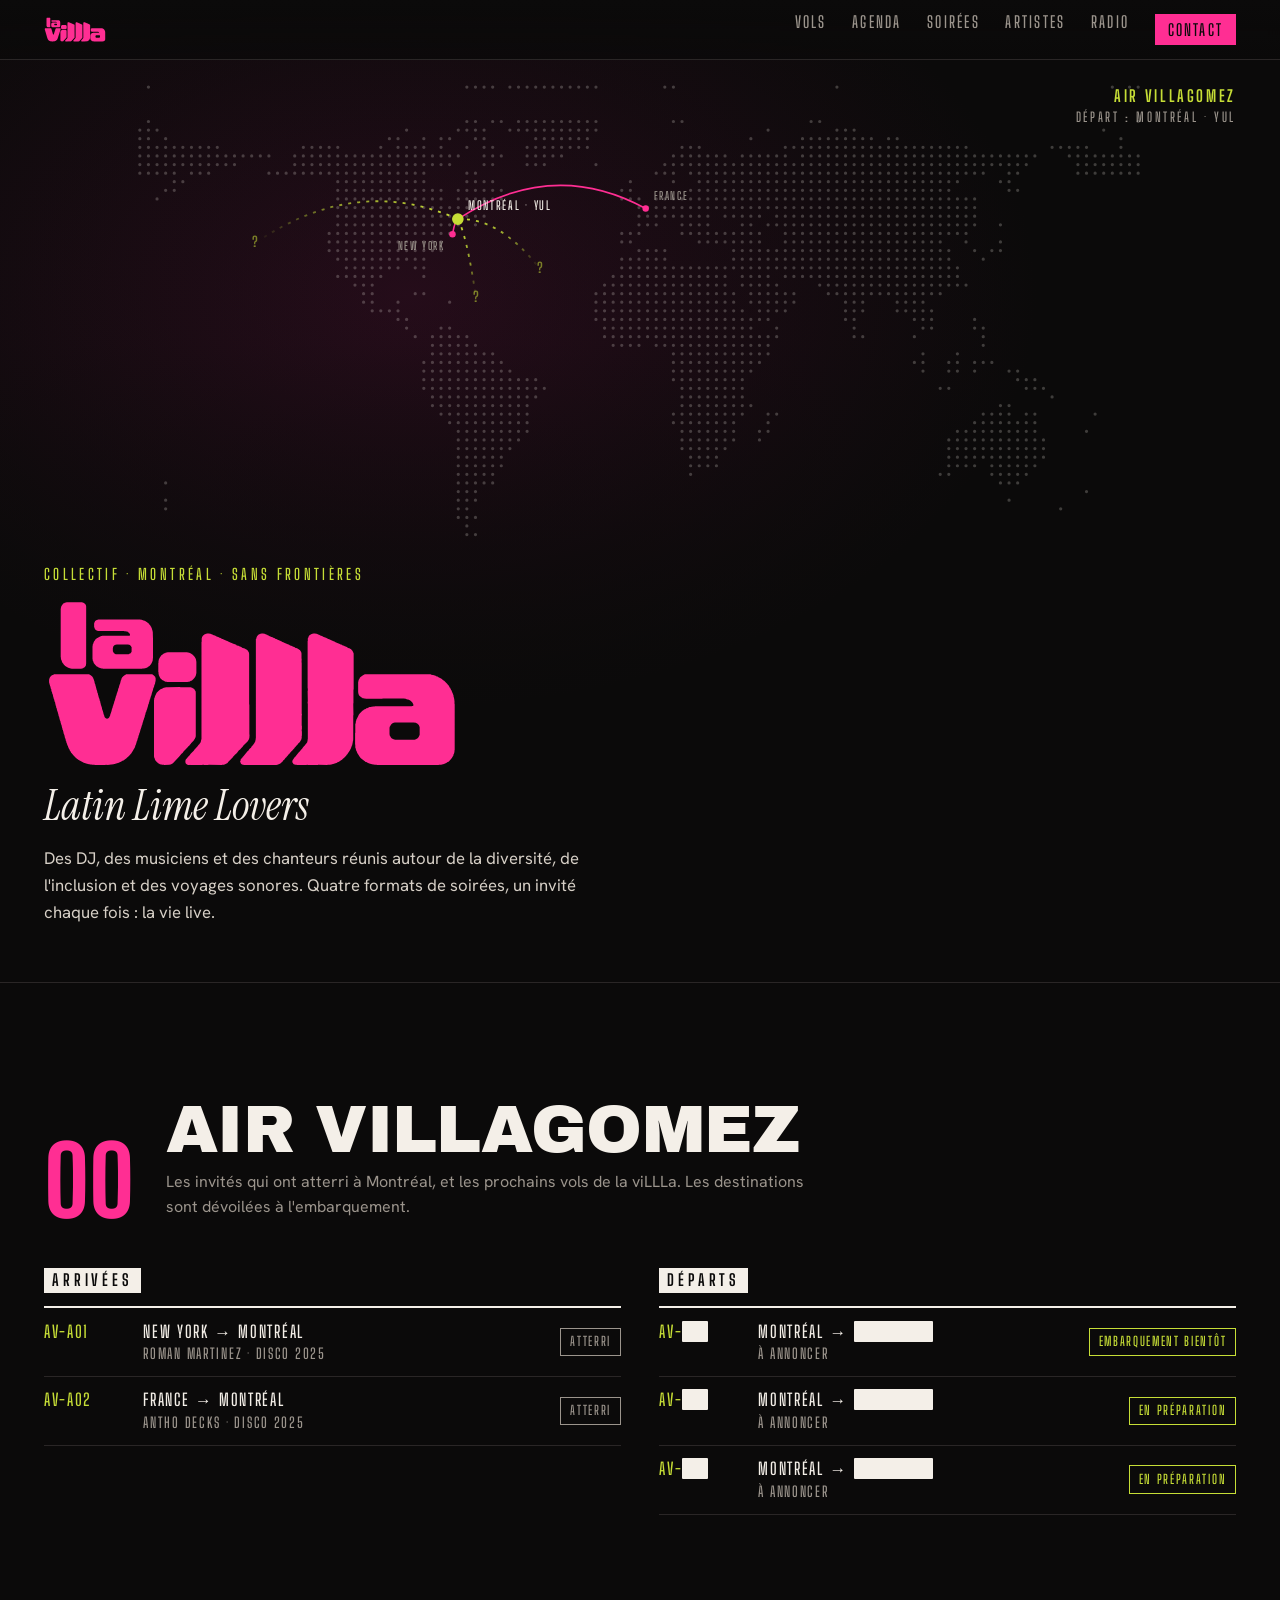
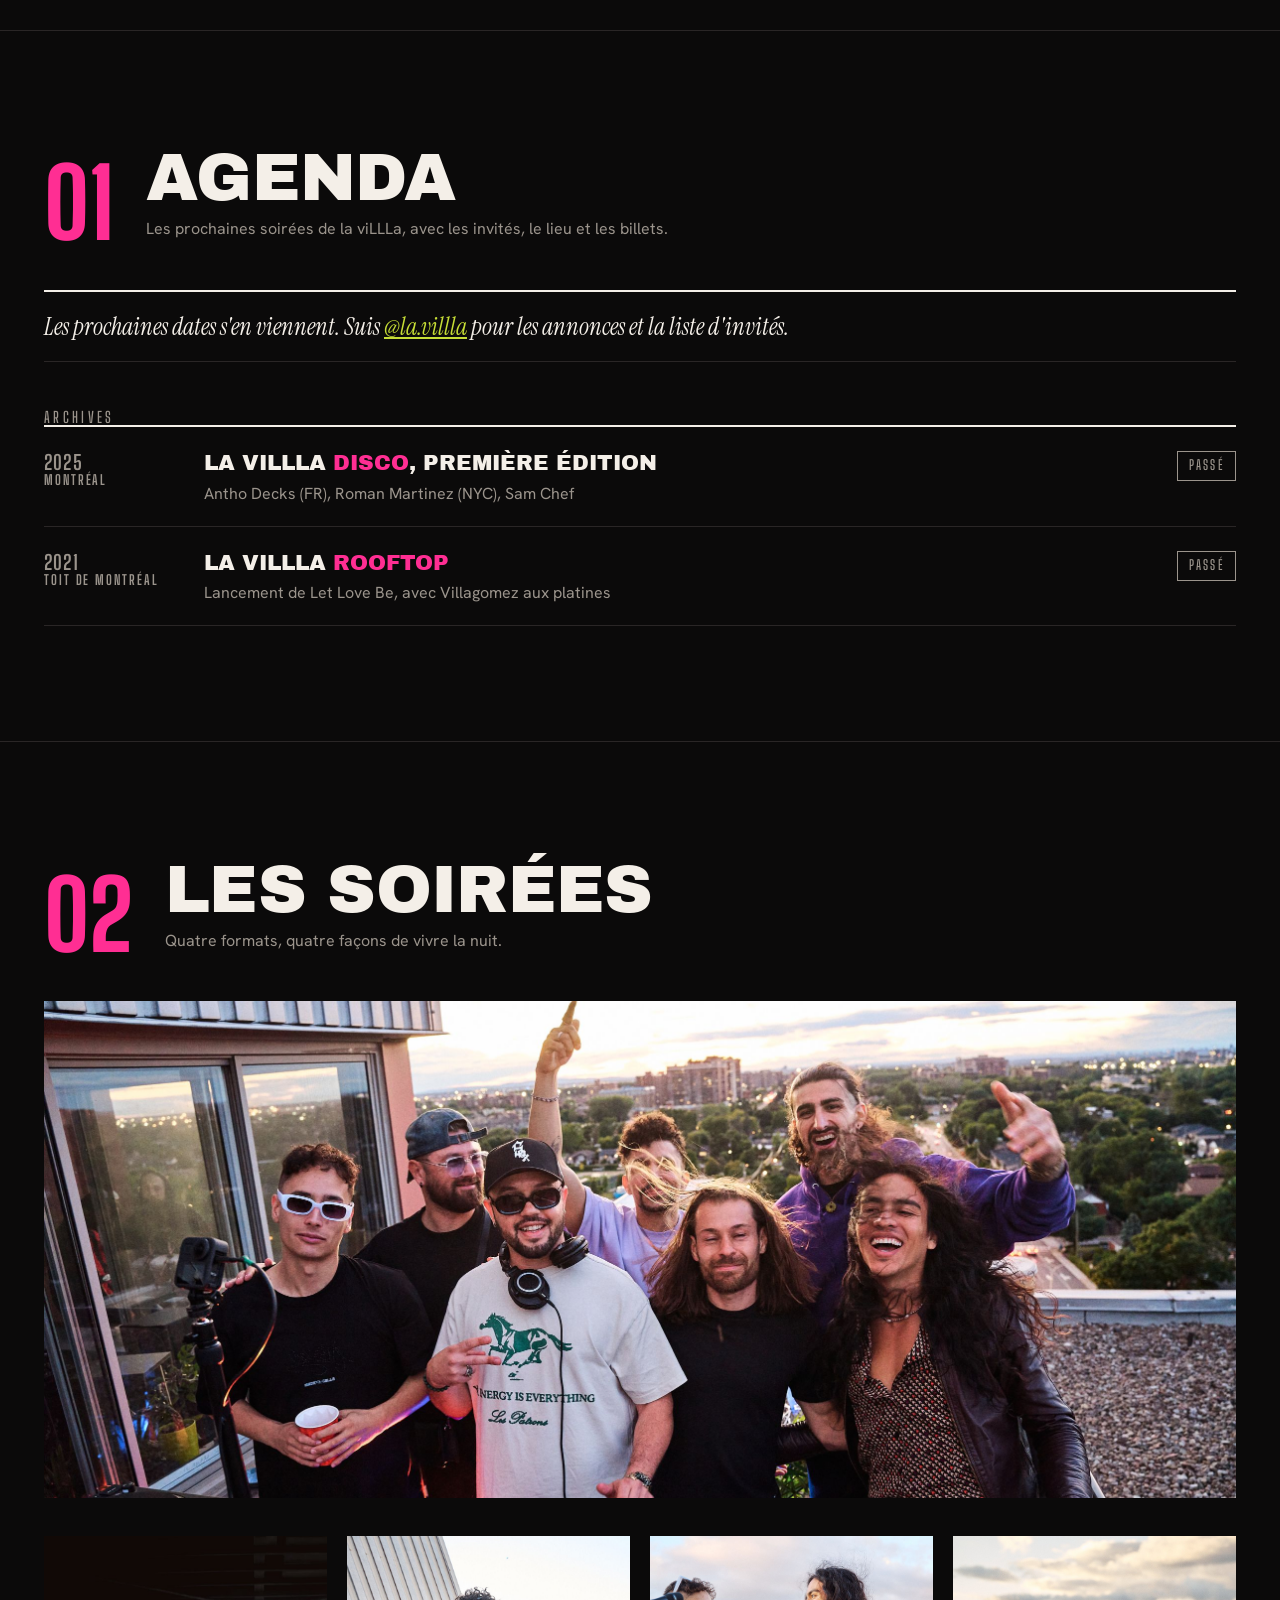
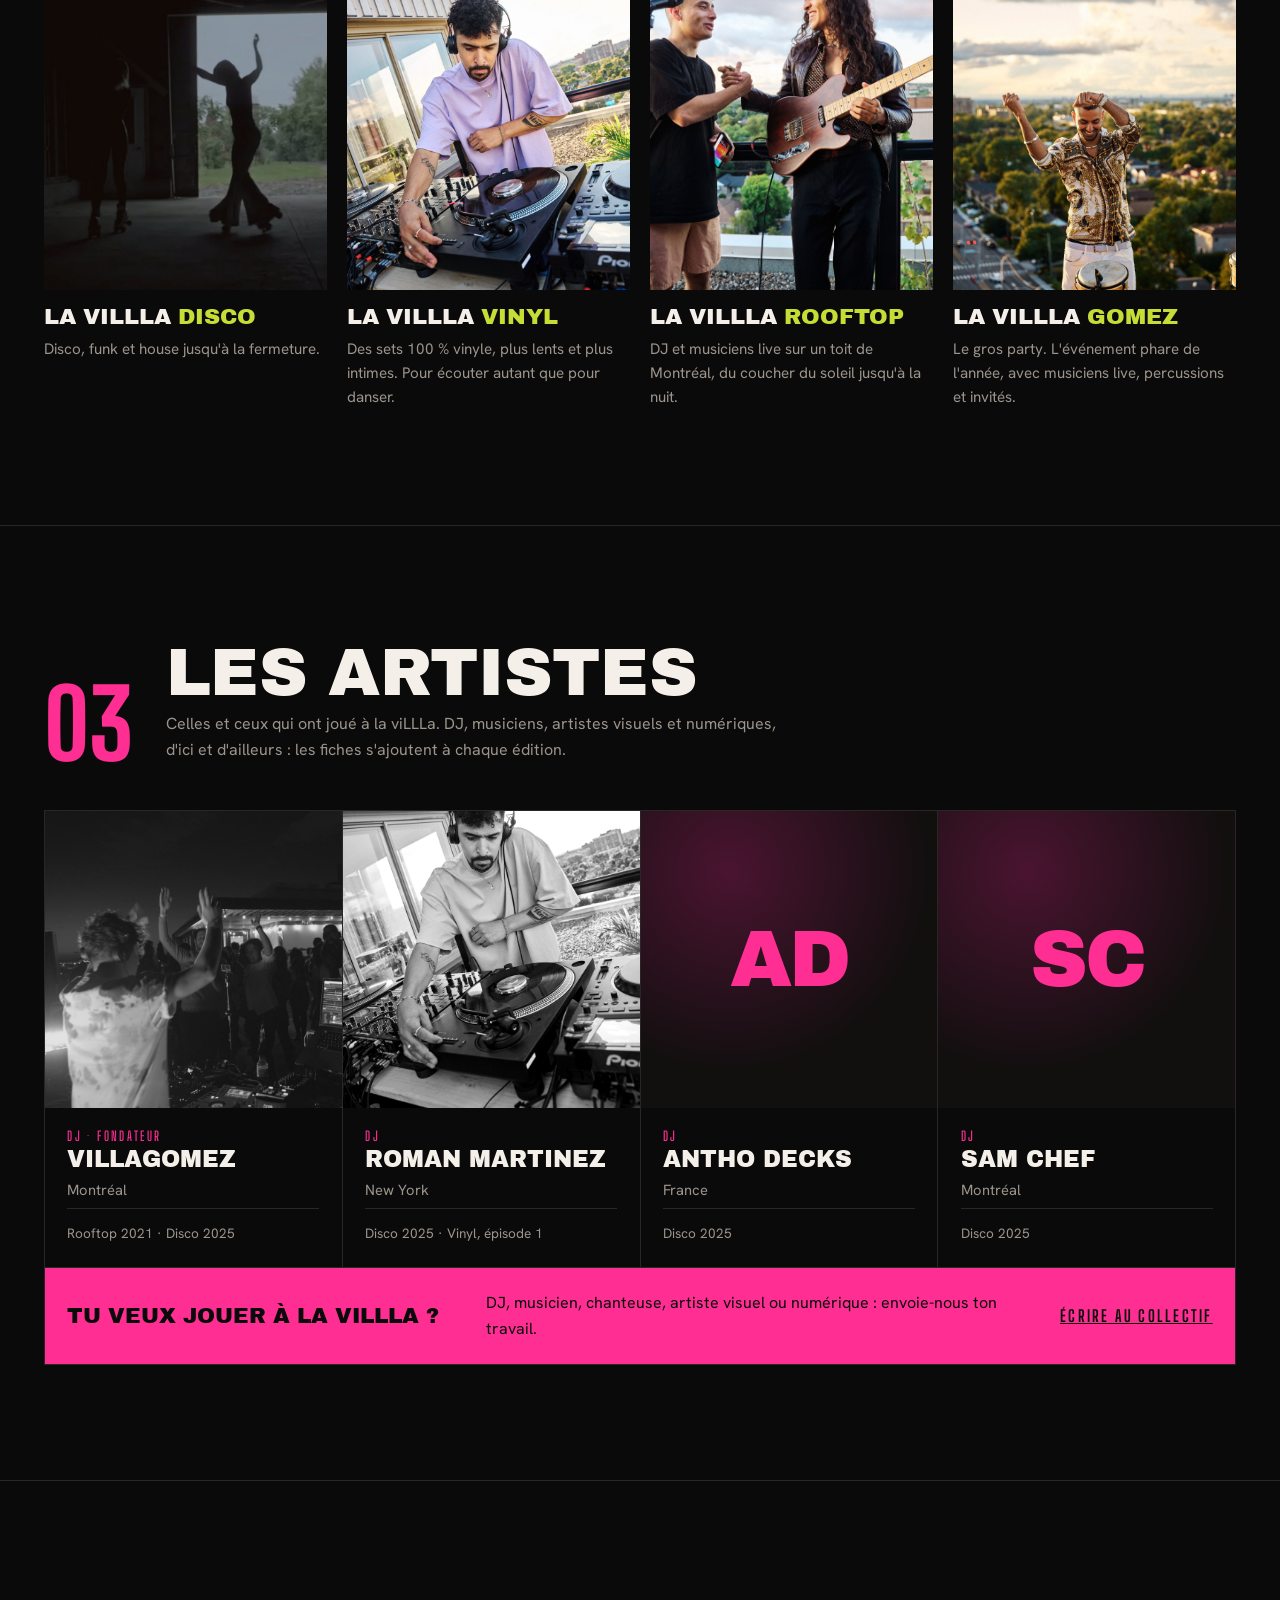
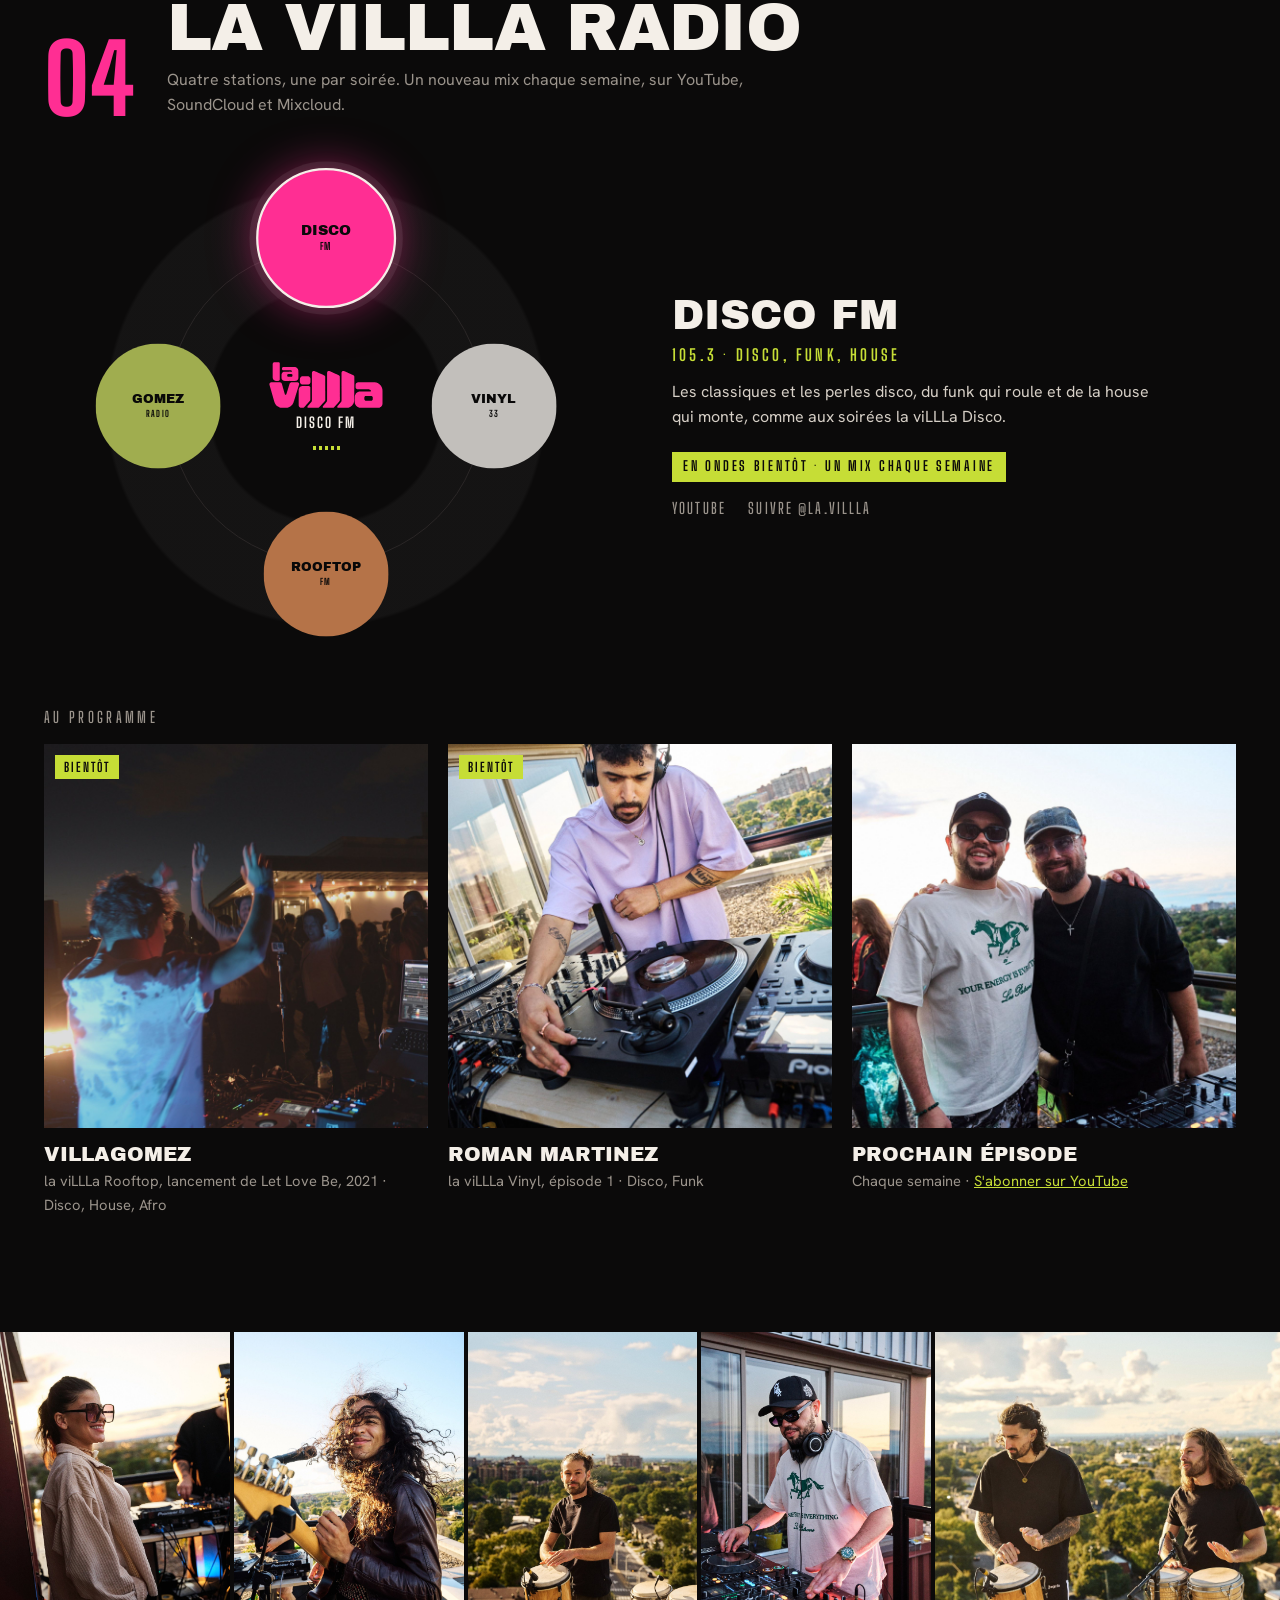
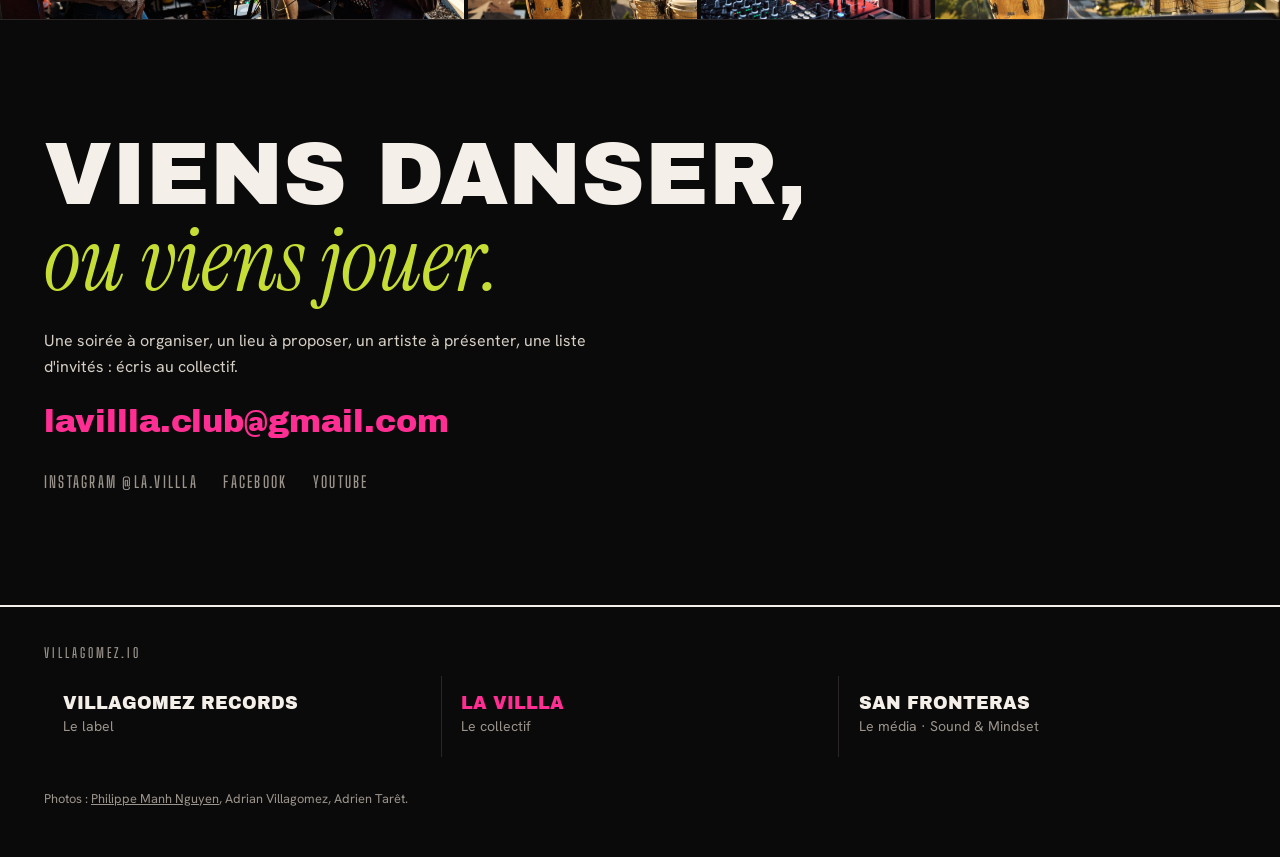
==== commit 54885932: "Retire « collectif de la nuit » : la viLLLa est un collectif, sans plus Co-Authored-By: Claude Opus " ====
--- a/lavillla/index.html
+++ b/lavillla/index.html
@@ -3,12 +3,12 @@
 <head>
   <meta charset="utf-8">
   <meta name="viewport" content="width=device-width, initial-scale=1">
-  <title>la viLLLa | Collectif de la nuit, Montréal</title>
+  <title>la viLLLa | Collectif, Montréal</title>
   <meta name="description" content="la viLLLa, collectif montréalais de DJ, de musiciens et de chanteurs. Soirées Disco, Vinyl, Rooftop et Gomez, agenda, artistes et sets filmés.">
   <link rel="canonical" href="https://villagomez.io/lavillla/">
   <meta property="og:site_name" content="la viLLLa">
   <meta property="og:title" content="la viLLLa · Latin Lime Lovers">
-  <meta property="og:description" content="Collectif de la nuit à Montréal. DJ, musiciens et chanteurs, quatre formats de soirées, un invité chaque fois.">
+  <meta property="og:description" content="Collectif à Montréal. DJ, musiciens et chanteurs, quatre formats de soirées, un invité chaque fois.">
   <meta property="og:url" content="https://villagomez.io/lavillla/">
   <meta property="og:image" content="https://villagomez.io/images/collectif.jpg">
   <meta property="og:type" content="website">
@@ -286,7 +286,7 @@
 </svg>
       </div>
       <div class="wrap">
-        <p class="kicker">Collectif de la nuit · Montréal · sans frontières</p>
+        <p class="kicker">Collectif · Montréal · sans frontières</p>
         <h1 id="titre"><img src="/images/la-villla-logo-rose.svg" alt="la viLLLa" width="2042" height="840"></h1>
         <p class="hero__slogan">Latin Lime Lovers</p>
         <p class="hero__lede">Des DJ, des musiciens et des chanteurs réunis autour de la diversité, de l'inclusion et des voyages sonores. Quatre formats de soirées, un invité chaque fois : la vie live.</p>
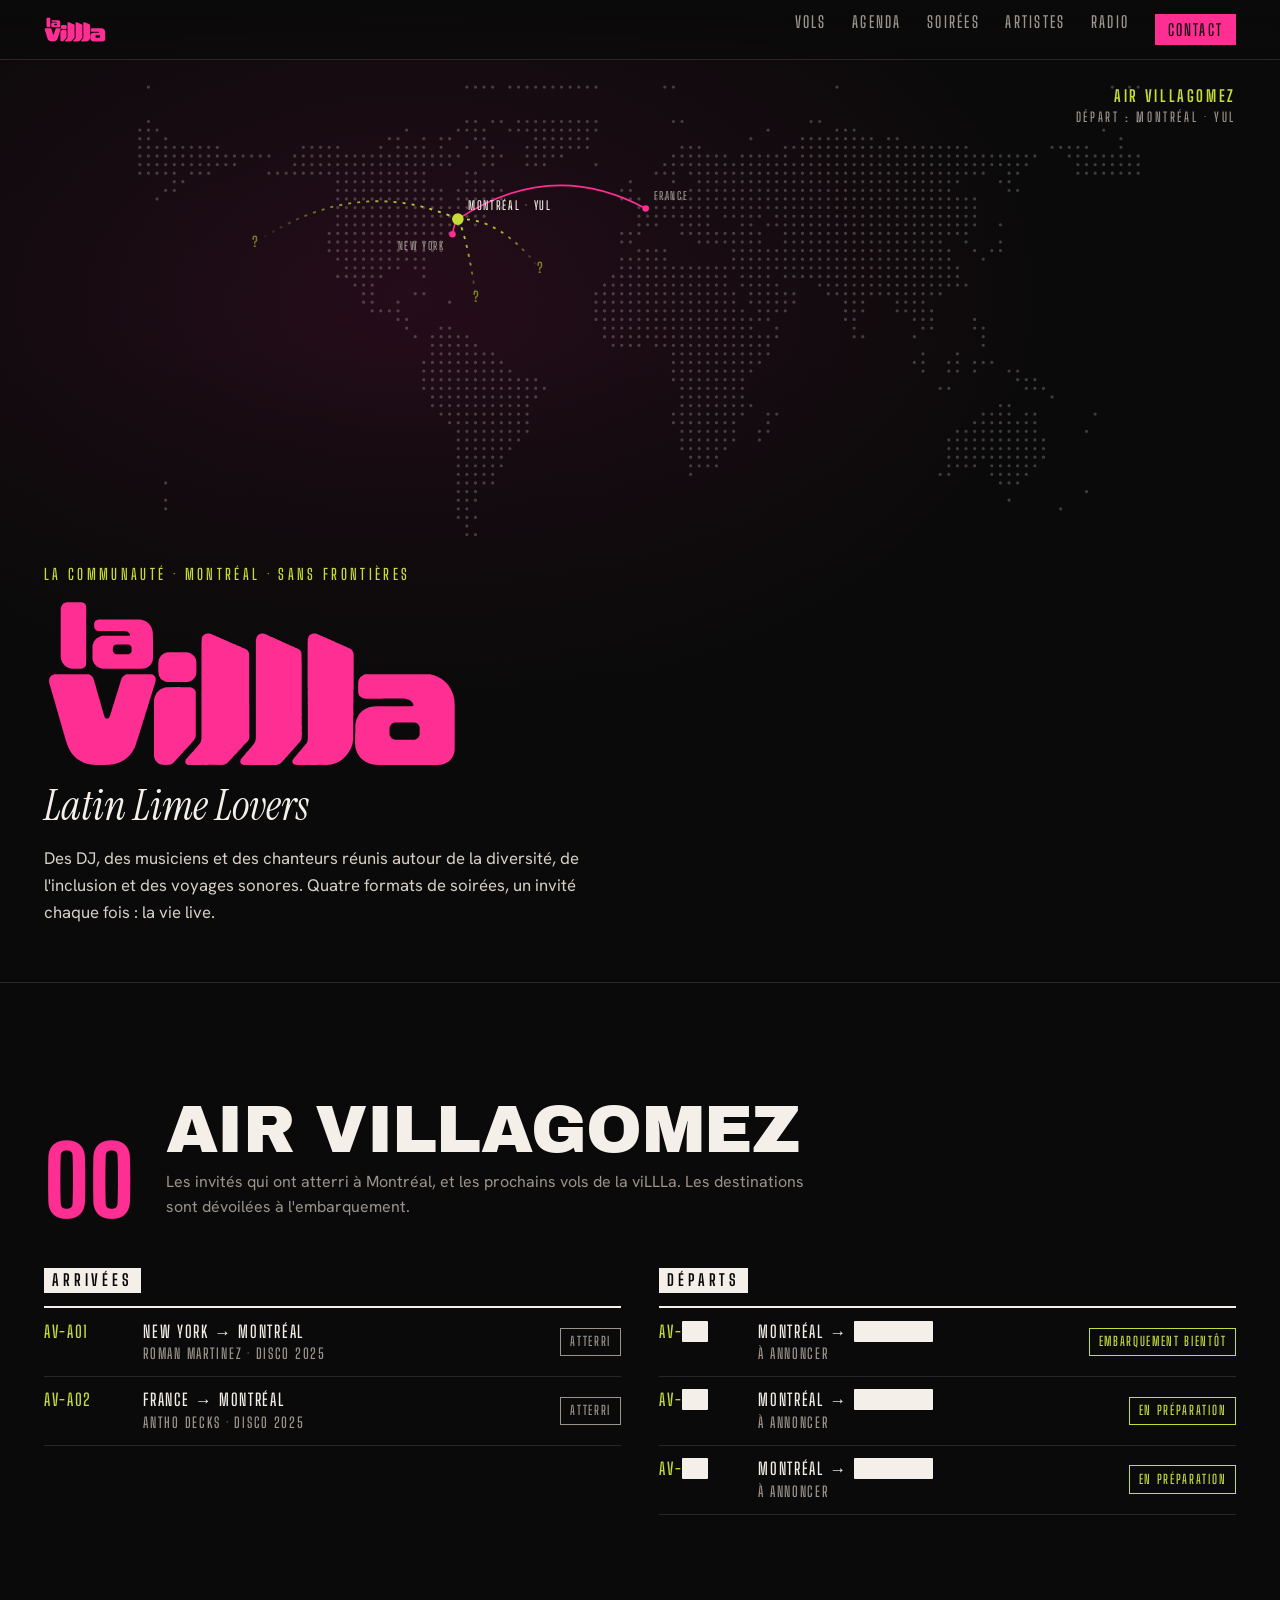
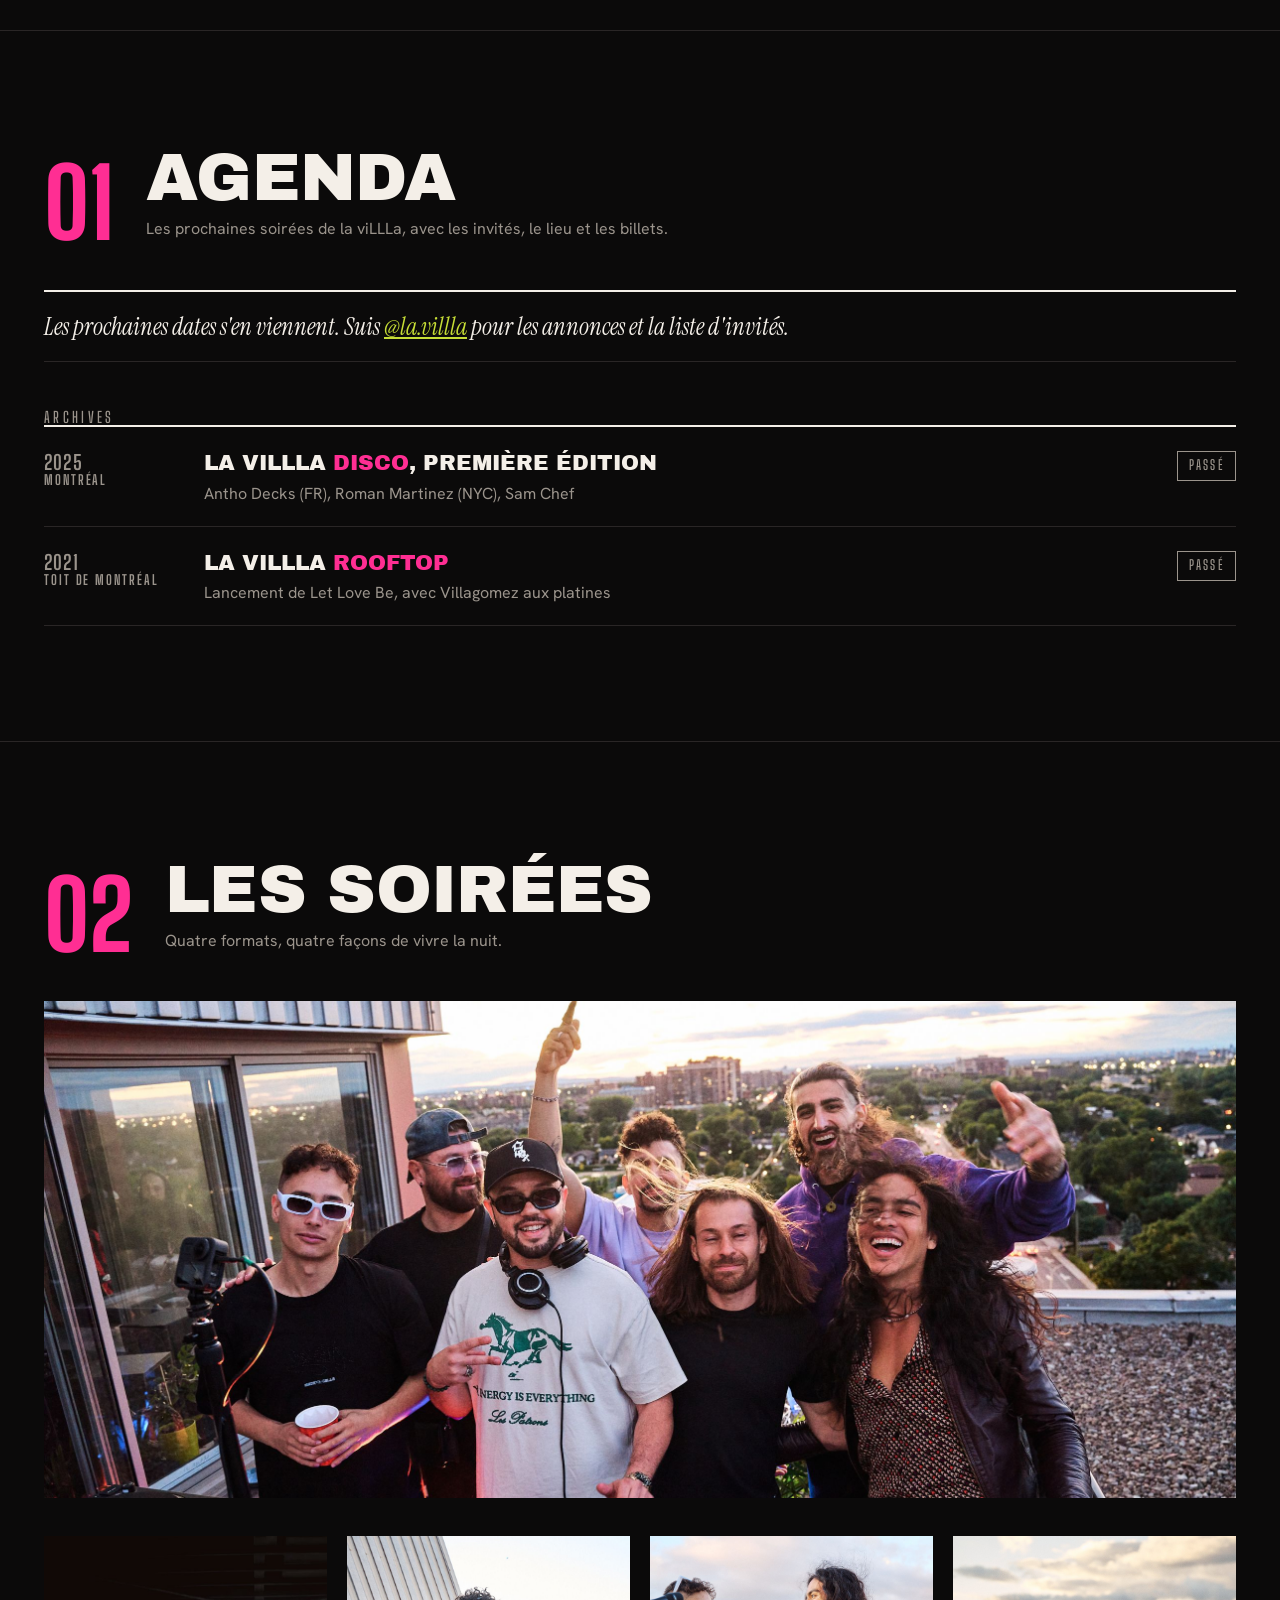
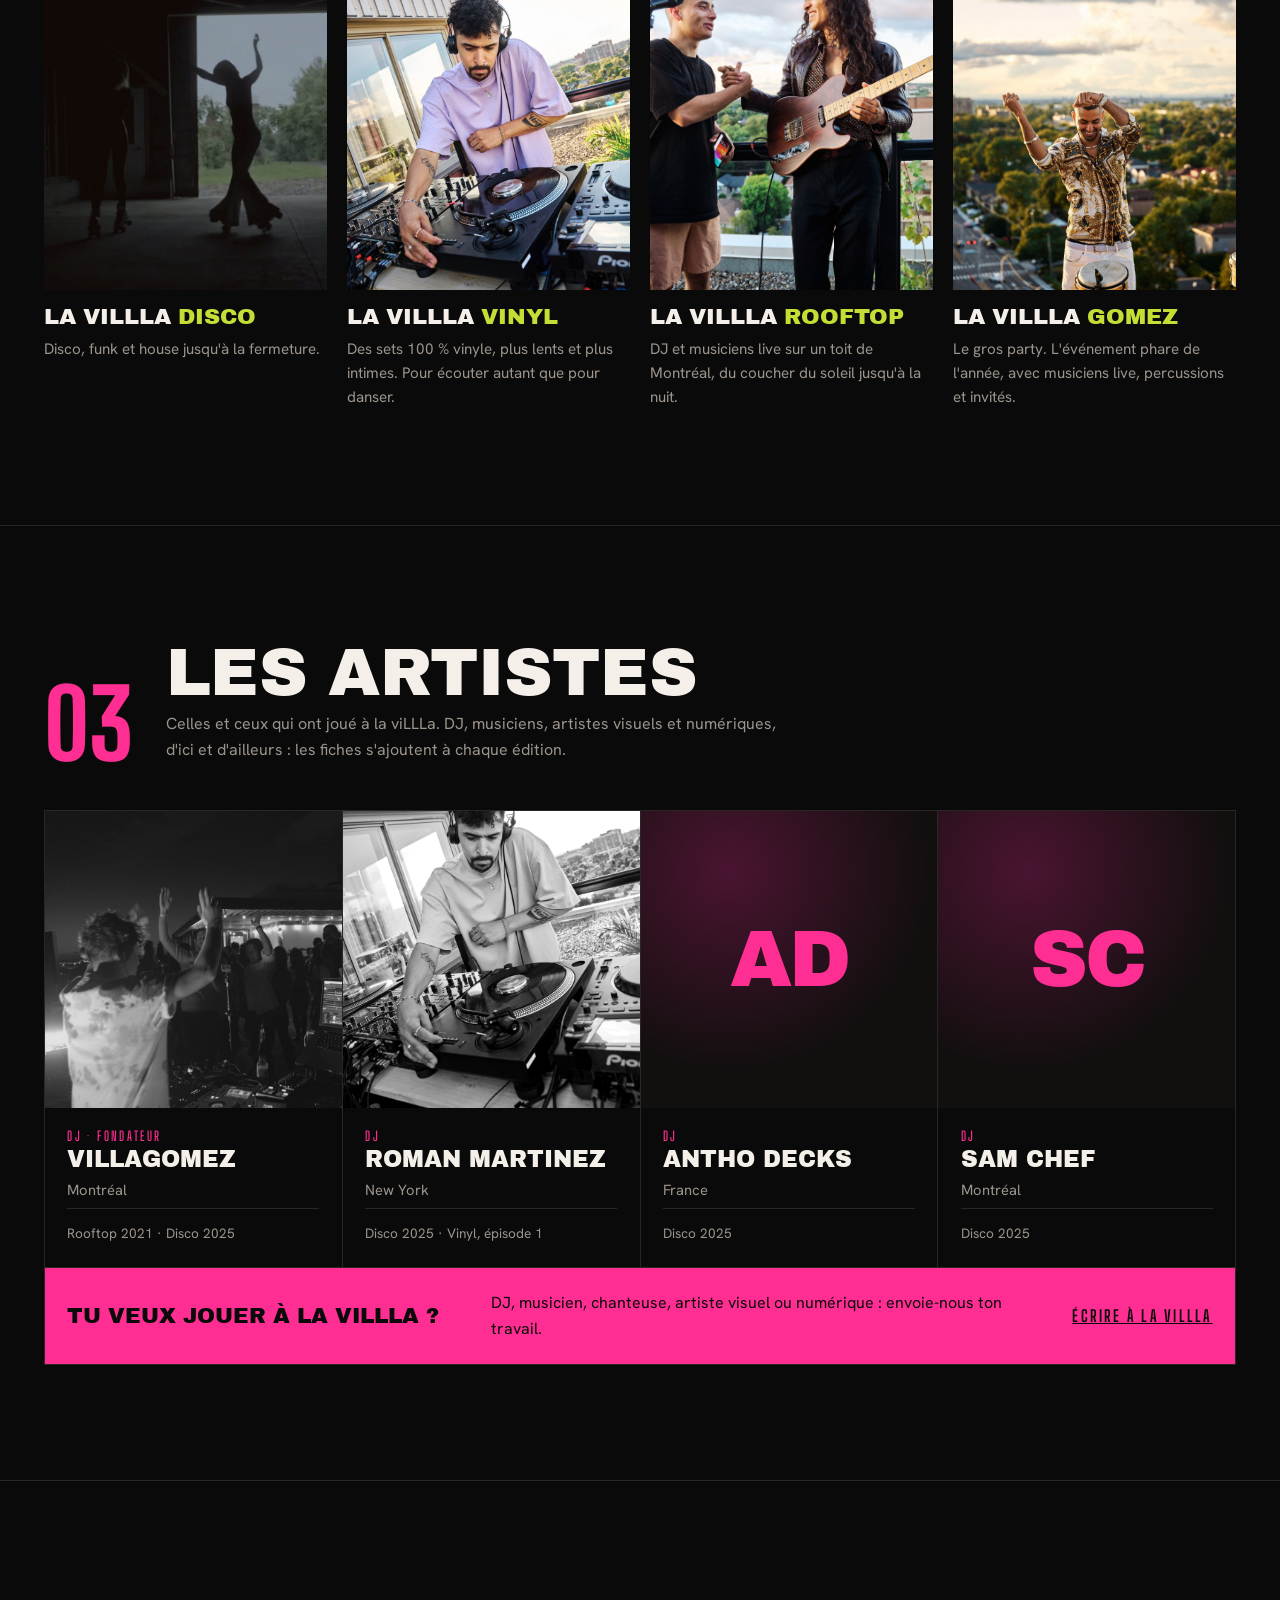
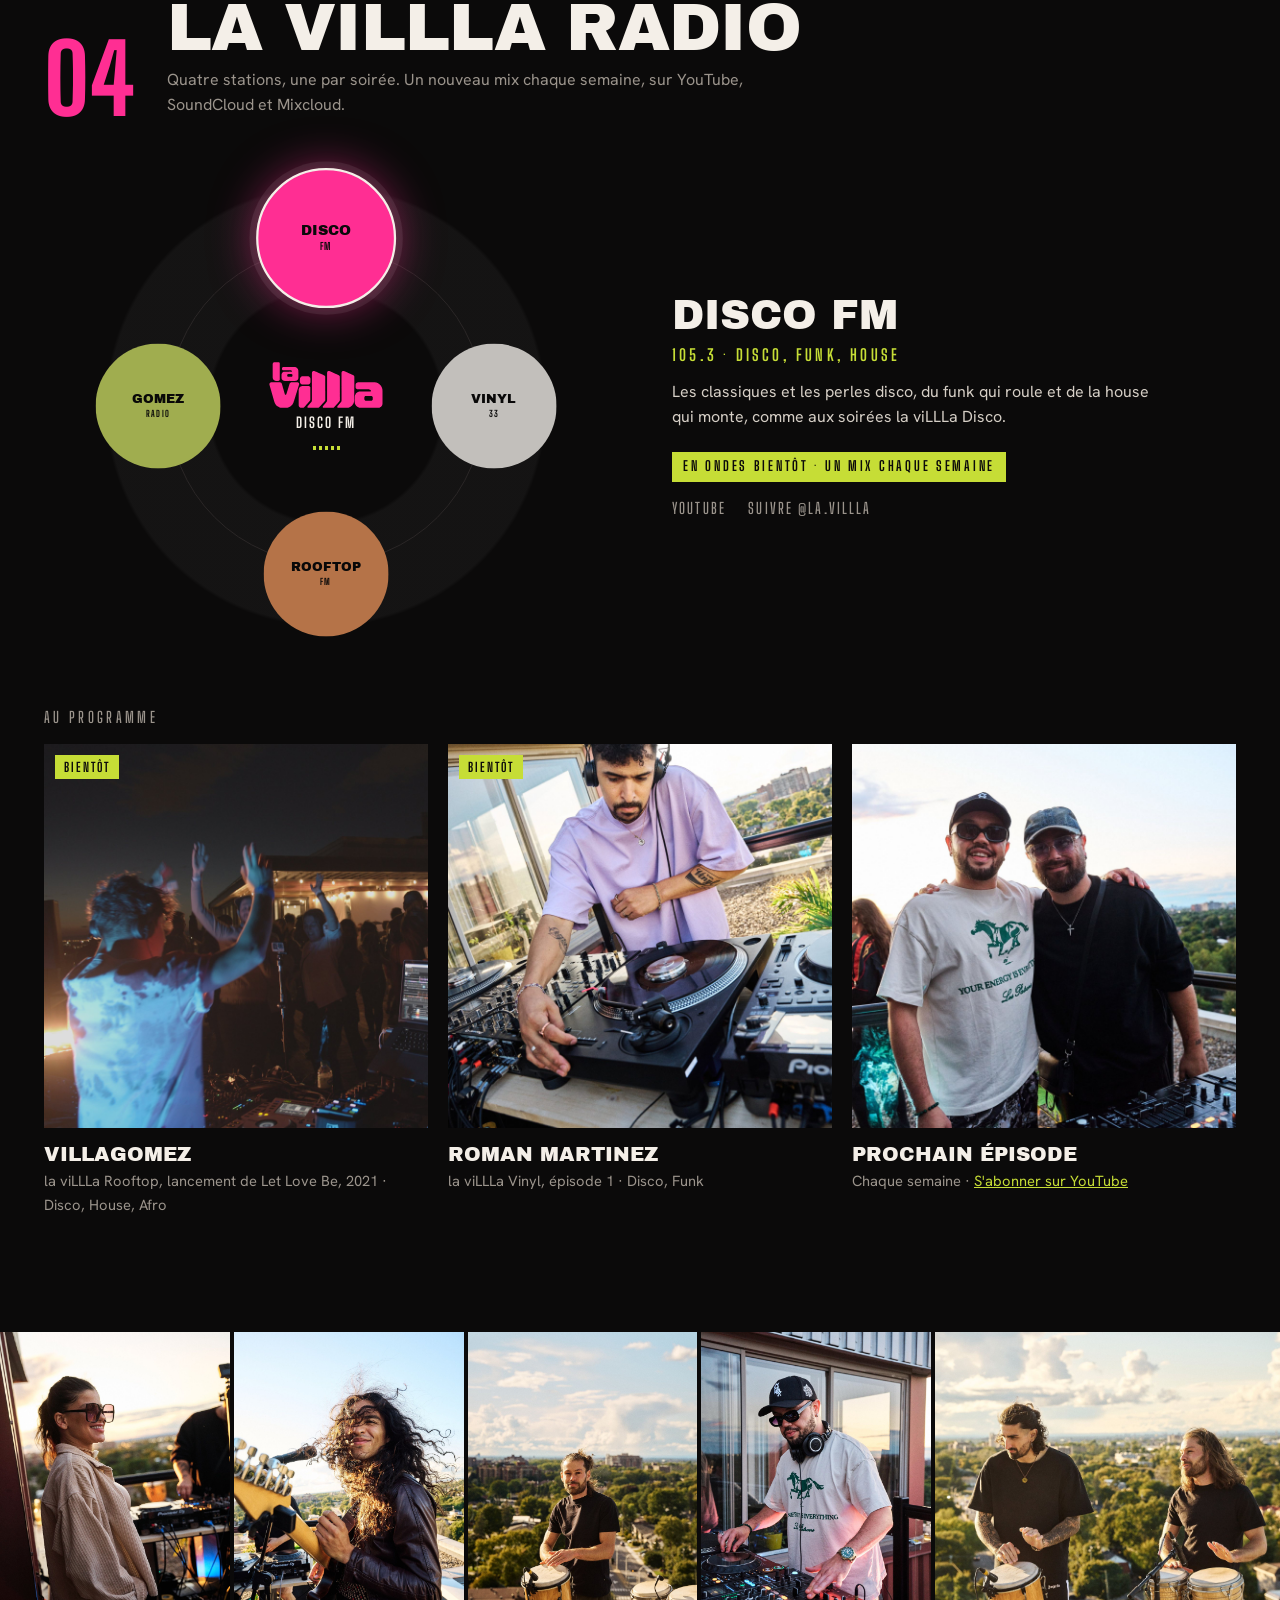
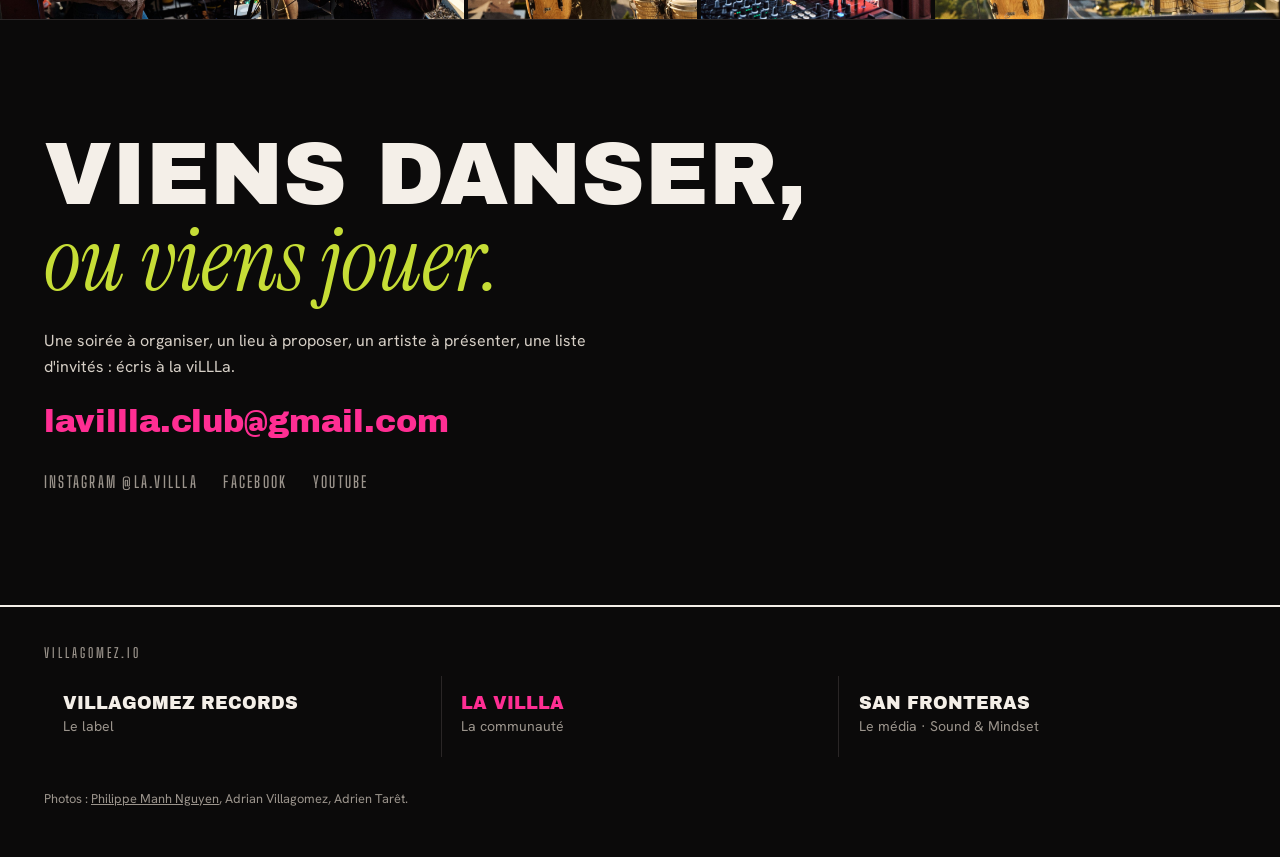
==== commit 38ee0da6: "la viLLLa, c'est la communauté : libellés mis à jour sur les trois sites Co-Authored-By: Claude Opus" ====
--- a/lavillla/index.html
+++ b/lavillla/index.html
@@ -3,12 +3,12 @@
 <head>
   <meta charset="utf-8">
   <meta name="viewport" content="width=device-width, initial-scale=1">
-  <title>la viLLLa | Collectif, Montréal</title>
-  <meta name="description" content="la viLLLa, collectif montréalais de DJ, de musiciens et de chanteurs. Soirées Disco, Vinyl, Rooftop et Gomez, agenda, artistes et sets filmés.">
+  <title>la viLLLa | La communauté, Montréal</title>
+  <meta name="description" content="la viLLLa, la communauté montréalaise de DJ, de musiciens et de chanteurs. Soirées Disco, Vinyl, Rooftop et Gomez, agenda, artistes et sets filmés.">
   <link rel="canonical" href="https://villagomez.io/lavillla/">
   <meta property="og:site_name" content="la viLLLa">
   <meta property="og:title" content="la viLLLa · Latin Lime Lovers">
-  <meta property="og:description" content="Collectif à Montréal. DJ, musiciens et chanteurs, quatre formats de soirées, un invité chaque fois.">
+  <meta property="og:description" content="La communauté, à Montréal. DJ, musiciens et chanteurs, quatre formats de soirées, un invité chaque fois.">
   <meta property="og:url" content="https://villagomez.io/lavillla/">
   <meta property="og:image" content="https://villagomez.io/images/collectif.jpg">
   <meta property="og:type" content="website">
@@ -286,7 +286,7 @@
 </svg>
       </div>
       <div class="wrap">
-        <p class="kicker">Collectif · Montréal · sans frontières</p>
+        <p class="kicker">La communauté · Montréal · sans frontières</p>
         <h1 id="titre"><img src="/images/la-villla-logo-rose.svg" alt="la viLLLa" width="2042" height="840"></h1>
         <p class="hero__slogan">Latin Lime Lovers</p>
         <p class="hero__lede">Des DJ, des musiciens et des chanteurs réunis autour de la diversité, de l'inclusion et des voyages sonores. Quatre formats de soirées, un invité chaque fois : la vie live.</p>
@@ -366,7 +366,7 @@
           <p>Quatre formats, quatre façons de vivre la nuit.</p>
         </header>
 
-        <figure class="collective-photo"><img src="/images/collectif.jpg" alt="Le collectif la viLLLa réuni autour des platines sur un toit de Montréal" loading="lazy" onerror="this.remove()"><figcaption>Photo : Philippe Manh Nguyen</figcaption></figure>
+        <figure class="collective-photo"><img src="/images/collectif.jpg" alt="La communauté la viLLLa réunie autour des platines sur un toit de Montréal" loading="lazy" onerror="this.remove()"><figcaption>Photo : Philippe Manh Nguyen</figcaption></figure>
 
         <div class="formats">
           <article class="format">
@@ -434,7 +434,7 @@
           <article class="artist artist--call">
             <h3>Tu veux jouer à la viLLLa&nbsp;?</h3>
             <p>DJ, musicien, chanteuse, artiste visuel ou numérique : envoie-nous ton travail.</p>
-            <a href="#contact">Écrire au collectif</a>
+            <a href="#contact">Écrire à la viLLLa</a>
           </article>
         </div>
       </div>
@@ -506,7 +506,7 @@
     <section id="contact" class="contact">
       <div class="wrap">
         <h2>Viens danser,<br><em>ou viens jouer.</em></h2>
-        <p class="contact__lede">Une soirée à organiser, un lieu à proposer, un artiste à présenter, une liste d'invités : écris au collectif.</p>
+        <p class="contact__lede">Une soirée à organiser, un lieu à proposer, un artiste à présenter, une liste d'invités : écris à la viLLLa.</p>
         <a class="contact__mail" href="mailto:lavillla.club@gmail.com">lavillla.club@gmail.com</a>
         <ul class="socials">
           <li><a href="https://www.instagram.com/la.villla/" rel="noopener">Instagram @la.villla</a></li>
@@ -522,7 +522,7 @@
       <p class="eco__title">villagomez.io</p>
       <ul class="eco__list">
         <li><a href="/records/"><b>Villagomez Records</b><span>Le label</span></a></li>
-        <li><a href="/lavillla/" aria-current="page"><b>la viLLLa</b><span>Le collectif</span></a></li>
+        <li><a href="/lavillla/" aria-current="page"><b>la viLLLa</b><span>La communauté</span></a></li>
         <li><a href="/sanfronteras/"><b>San Fronteras</b><span>Le média · Sound &amp; Mindset</span></a></li>
       </ul>
       <p class="eco__credits">Photos : <a href="https://www.instagram.com/philippemanh/" rel="noopener">Philippe Manh Nguyen</a>, Adrian Villagomez, Adrien Tarêt.</p>
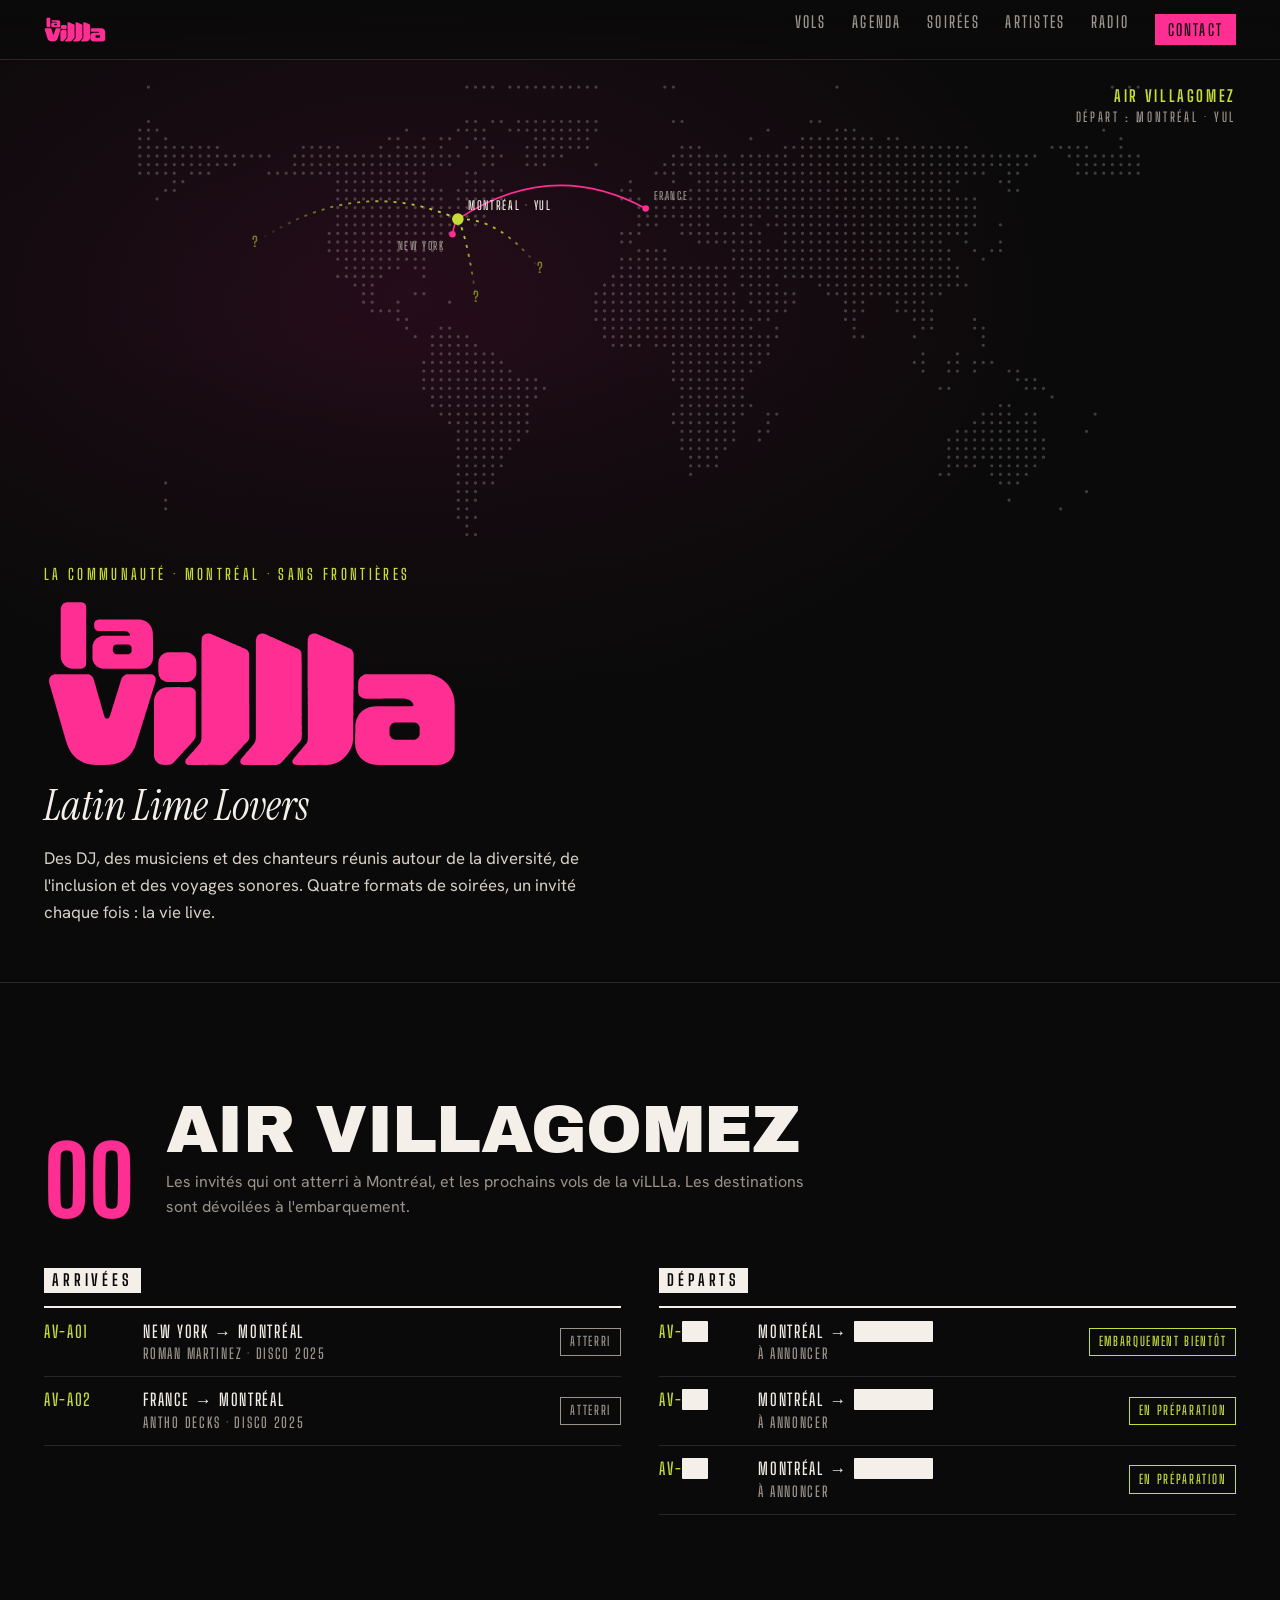
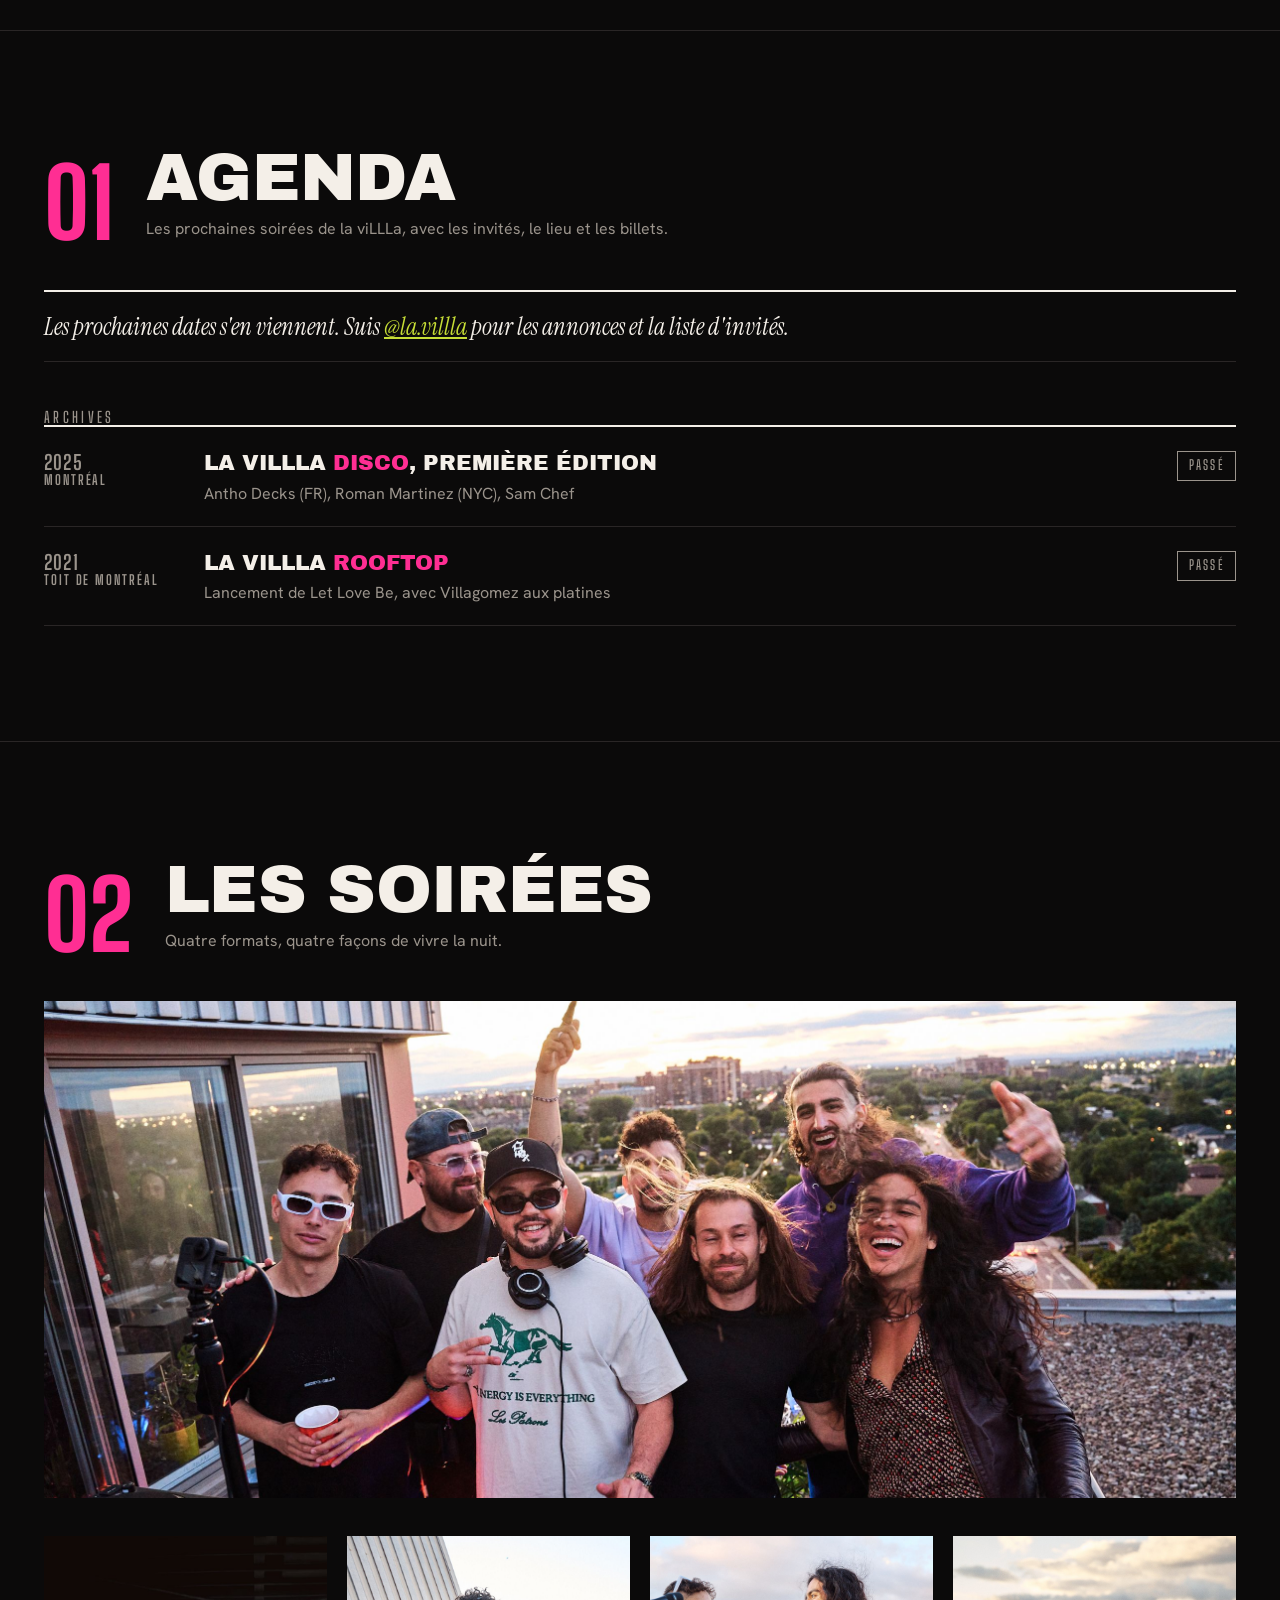
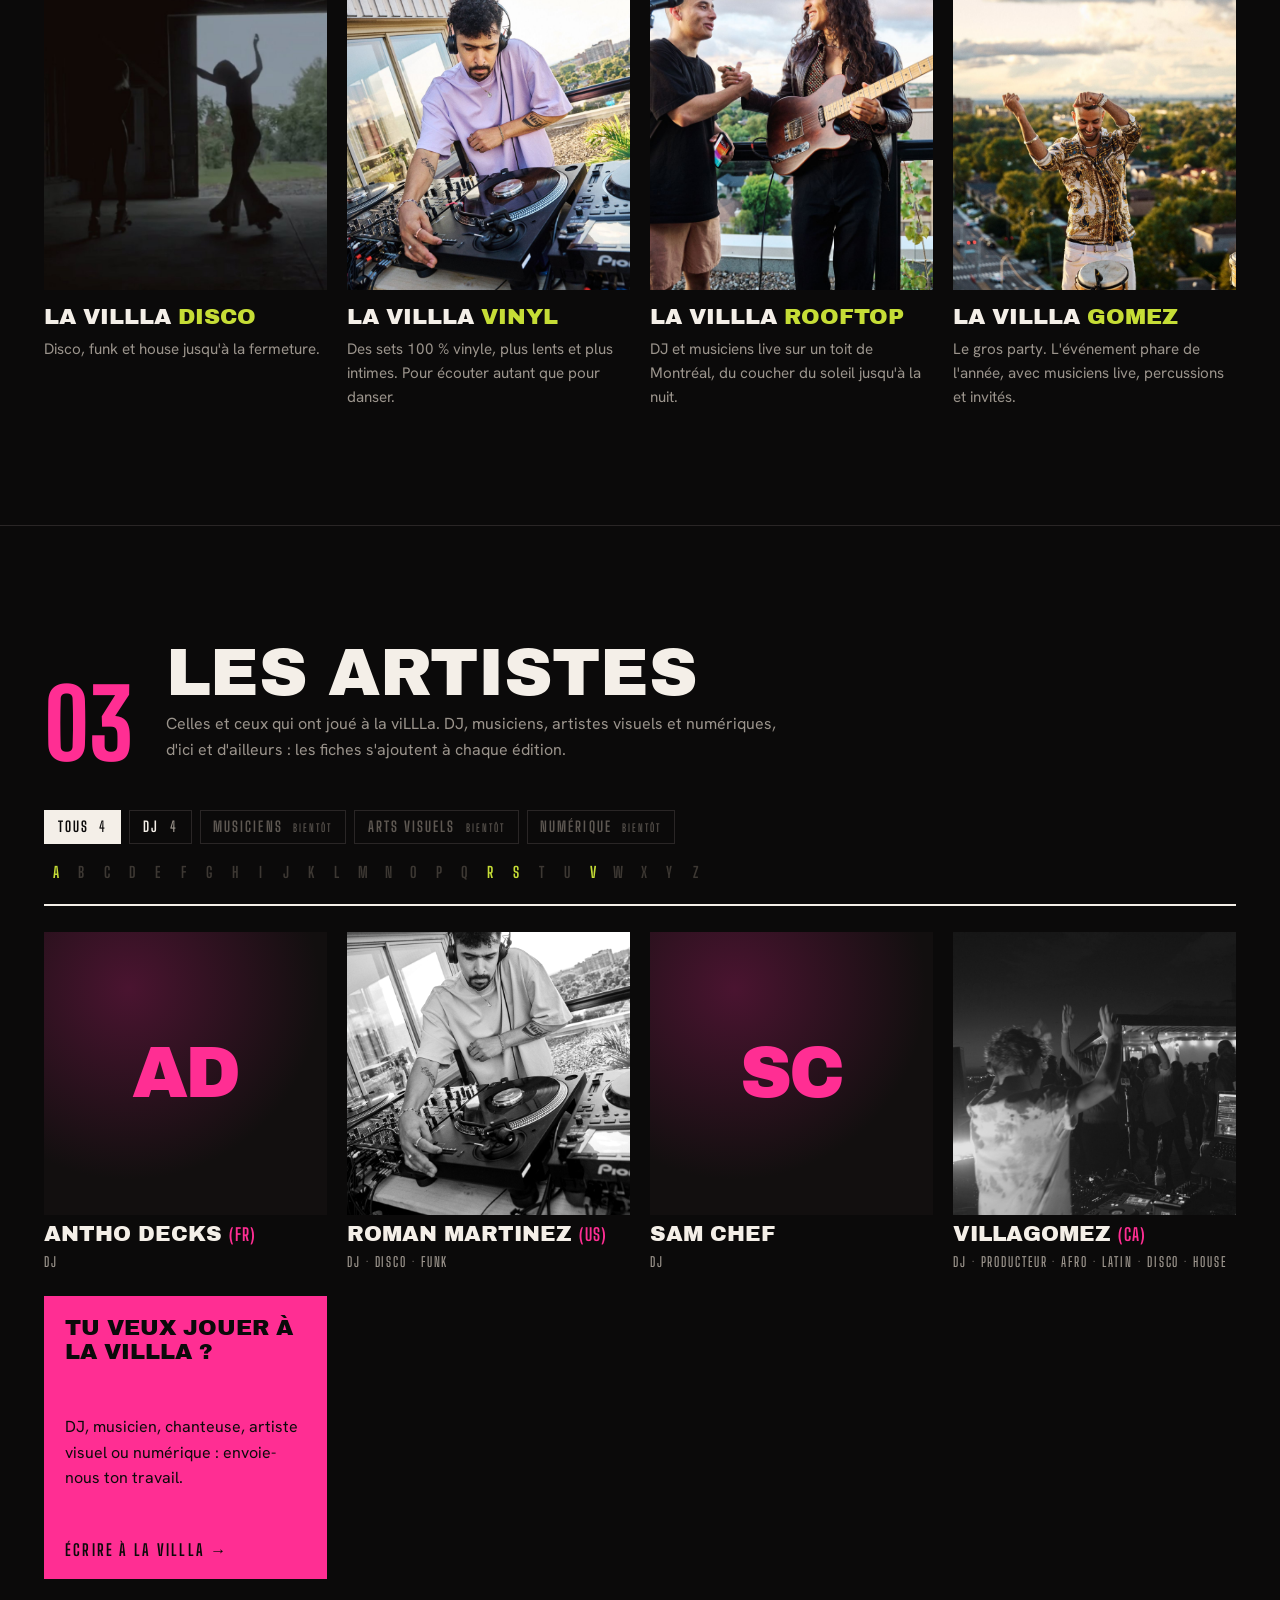
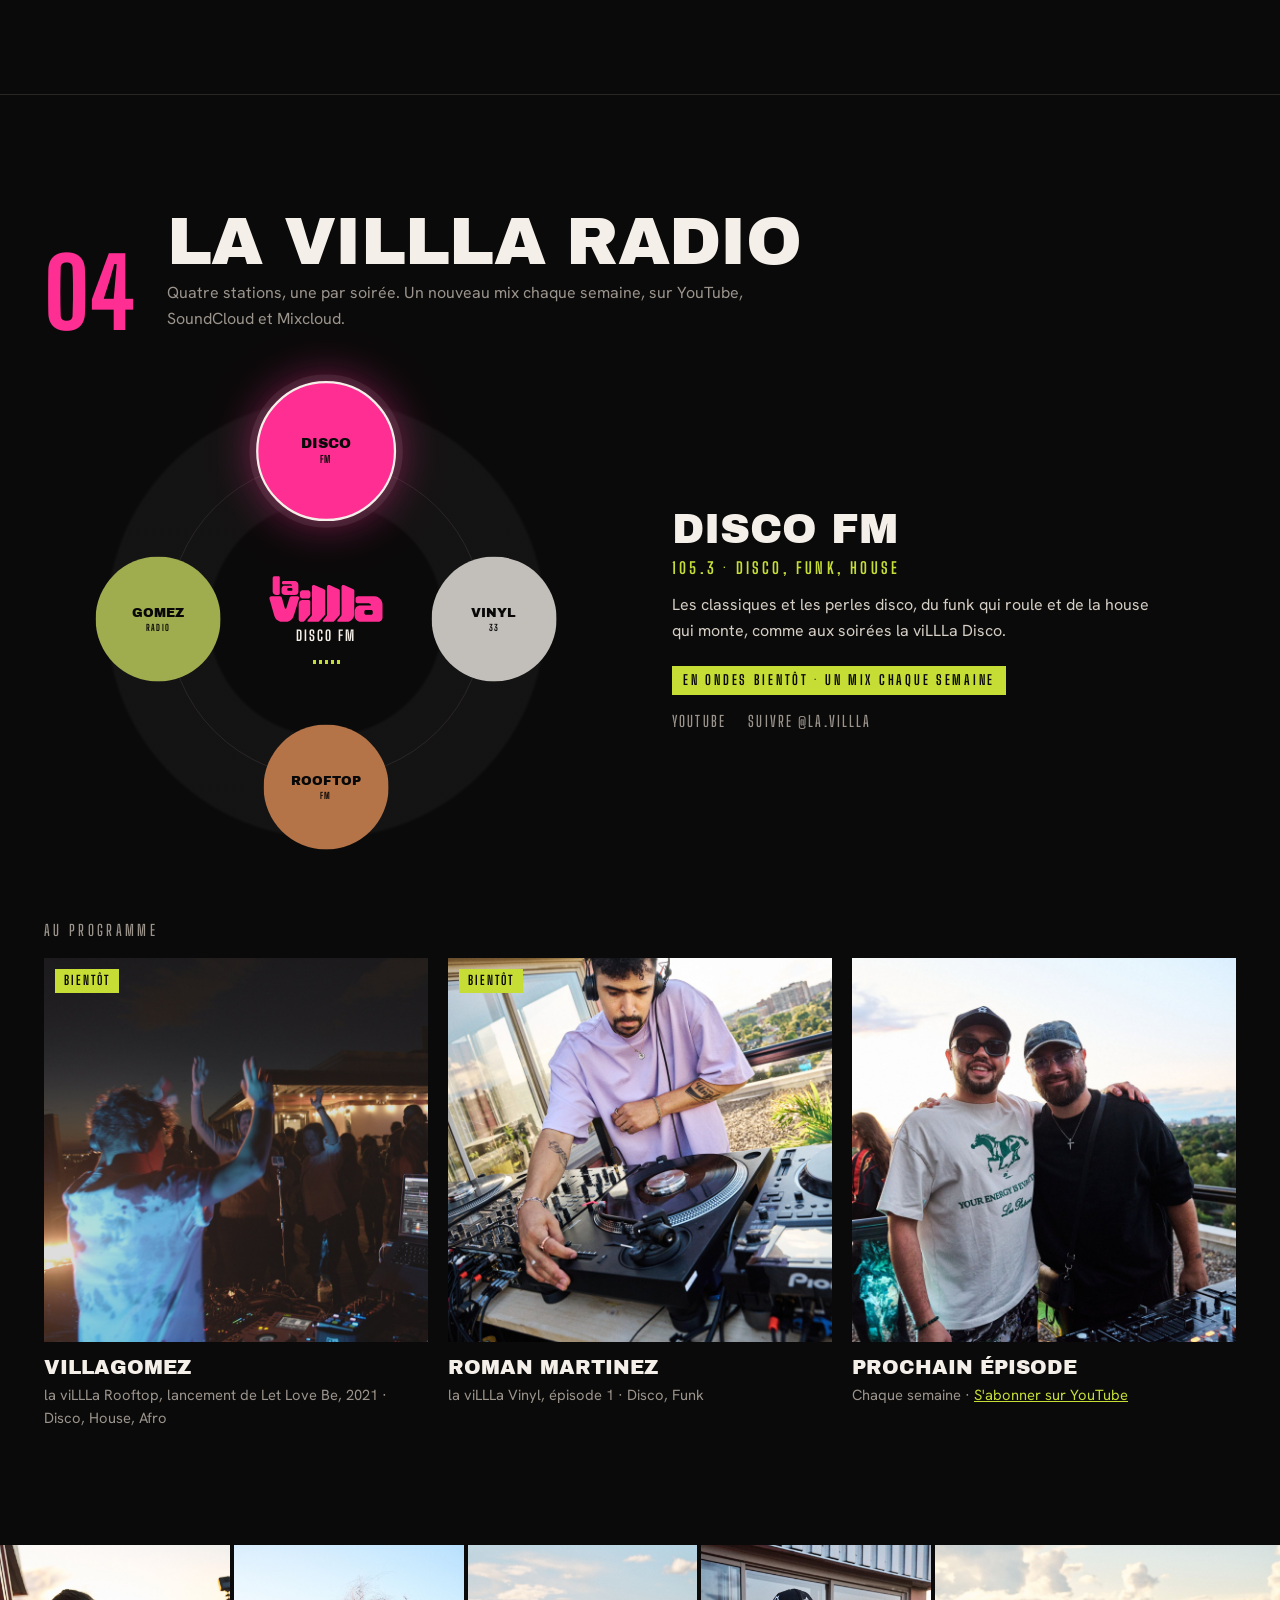
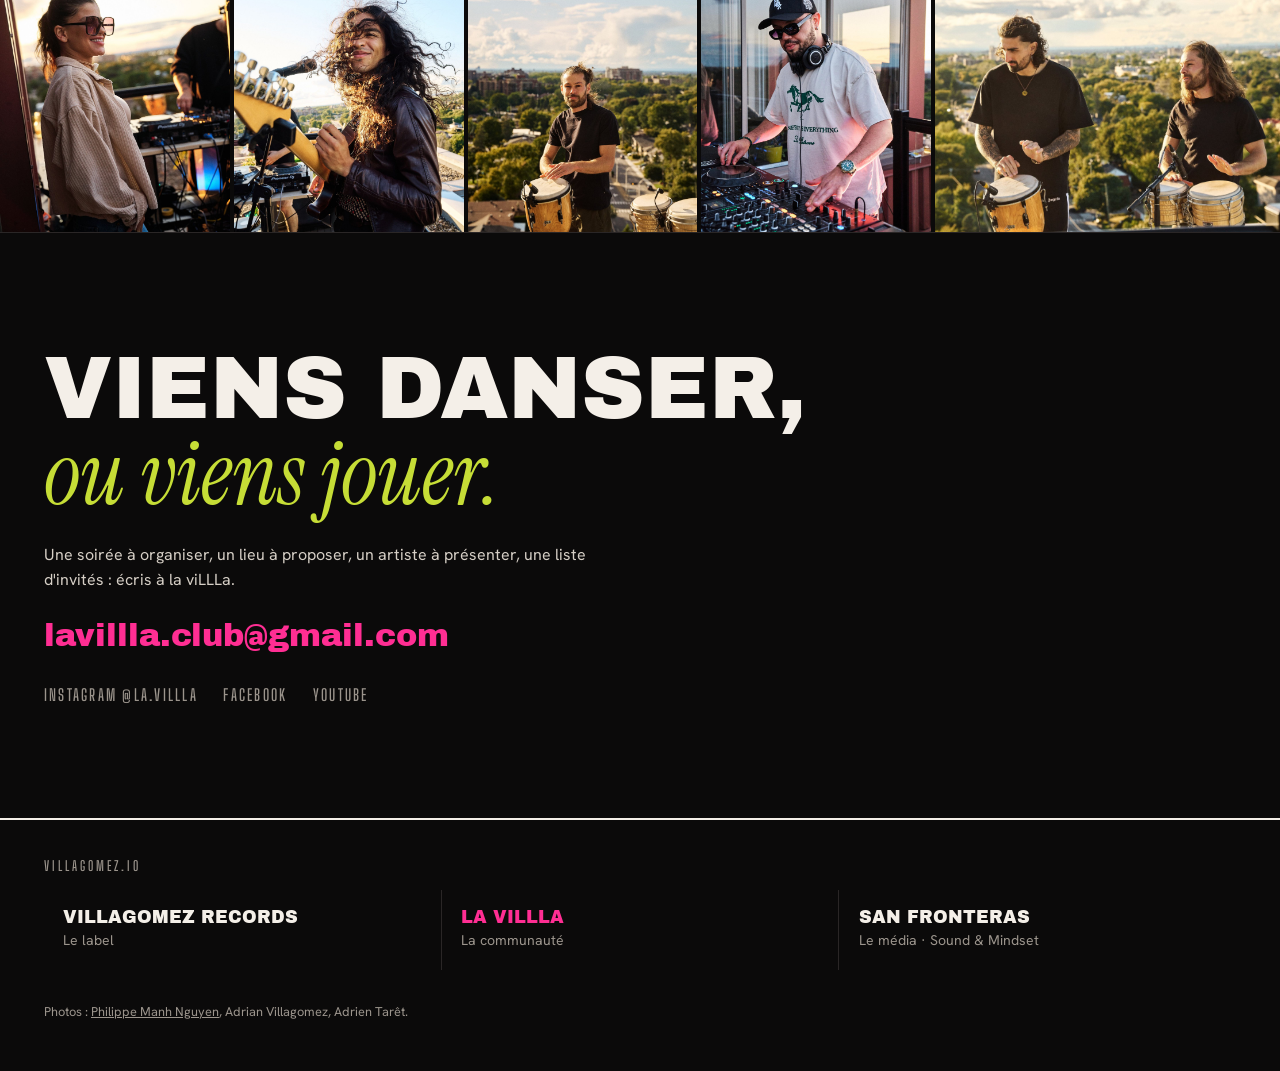
==== commit f6c05632: "la viLLLa : artistes façon ADE (nom et code pays, filtres, index A-Z, fiche détaillée) Co-Authored-B" ====
--- a/lavillla/index.html
+++ b/lavillla/index.html
@@ -241,6 +241,66 @@
     .collective-photo { margin: 0 0 clamp(1.5rem, 3vw, 2.5rem); aspect-ratio: 3 / 1.25; overflow: hidden; background: #1a1717; }
     .collective-photo img { width: 100%; height: 100%; object-fit: cover; object-position: center 35%; }
     .collective-photo figcaption { display: none; }
+
+    /* Artistes, façon ADE */
+    .afilters { display: flex; flex-wrap: wrap; justify-content: space-between; gap: 1rem 2rem; align-items: center; margin-bottom: 1.6rem; padding-bottom: 1.2rem; border-bottom: 2px solid var(--white); }
+    .chips { display: flex; flex-wrap: wrap; gap: .5rem; }
+    .chip { font: 700 .9rem/1 var(--meta); letter-spacing: .14em; text-transform: uppercase; color: var(--white); background: none; border: 1px solid var(--line); padding: .55rem .8rem; cursor: pointer; }
+    .chip b { font-weight: 600; color: var(--dim); margin-left: .35rem; }
+    .chip[aria-pressed="true"] { background: var(--white); color: var(--night); border-color: var(--white); }
+    .chip[aria-pressed="true"] b { color: var(--night); }
+    .chip:disabled { cursor: default; color: #5e5852; }
+    .chip:disabled b { color: #5e5852; font-size: .75em; }
+    .az { display: flex; flex-wrap: wrap; gap: .15rem; font: 700 .95rem/1 var(--meta); }
+    .az a, .az span { width: 1.45rem; text-align: center; padding: .3rem 0; }
+    .az a { color: var(--lime); text-decoration: none; }
+    .az a:hover { background: var(--lime); color: var(--night); }
+    .az span { color: #3d3833; }
+    .agrid { list-style: none; margin: 0; padding: 0; display: grid; grid-template-columns: repeat(auto-fill, minmax(15rem, 1fr)); gap: clamp(1rem, 2vw, 1.6rem) clamp(.75rem, 1.6vw, 1.25rem); }
+    .agrid li[hidden] { display: none; }
+    .ac { all: unset; box-sizing: border-box; display: flex; flex-direction: column; gap: .5rem; width: 100%; cursor: pointer; }
+    .ac:focus-visible { outline: 2px solid var(--lime); outline-offset: 4px; }
+    .ac__img { display: block; aspect-ratio: 1; overflow: hidden; background: radial-gradient(90% 90% at 30% 20%, #4a1430, #120f0f 75%); }
+    .ac__img img { width: 100%; height: 100%; object-fit: cover; filter: grayscale(1) contrast(1.05); transition: filter .4s, transform .6s; }
+    .ac:hover .ac__img img, .ac:focus-visible .ac__img img { filter: none; transform: scale(1.04); }
+    .ac__img--init { display: grid; place-items: center; font: 400 clamp(3rem, 6vw, 4.5rem)/1 var(--head); color: var(--rose); letter-spacing: -.04em; }
+    .ac__name { font: 400 1.35rem/1.05 var(--head); text-transform: uppercase; }
+    .cc { font-family: var(--meta); font-weight: 700; font-size: .8em; letter-spacing: .06em; color: var(--rose); }
+    .ac__tags { font: 600 .85rem/1.2 var(--meta); letter-spacing: .14em; text-transform: uppercase; color: var(--dim); }
+    .agrid__call a { box-sizing: border-box; display: flex; flex-direction: column; justify-content: space-between; gap: 1rem; width: 100%; aspect-ratio: 1; padding: 1.3rem; background: var(--rose); color: var(--night); text-decoration: none; }
+    .agrid__call b { font: 400 1.4rem/1.05 var(--head); text-transform: uppercase; }
+    .agrid__call em { font: 700 1rem/1 var(--meta); font-style: normal; letter-spacing: .14em; text-transform: uppercase; }
+    .agrid__call a:hover { background: var(--lime); }
+
+    /* Fiche d'artiste */
+    .ad { padding: 0; border: 0; background: var(--night); color: var(--white); width: min(64rem, 94vw); max-height: 90svh; }
+    .ad::backdrop { background: rgba(5,4,4,.82); backdrop-filter: blur(4px); }
+    .ad__in { display: grid; grid-template-columns: 1fr 1.15fr; min-height: 100%; }
+    .ad__img { background: radial-gradient(90% 90% at 30% 20%, #4a1430, #120f0f 75%); display: grid; place-items: center; min-height: 20rem; overflow: hidden; }
+    .ad__img img { width: 100%; height: 100%; object-fit: cover; }
+    .ad__img span { font: 400 clamp(5rem, 12vw, 9rem)/1 var(--head); color: var(--rose); }
+    .ad__txt { position: relative; padding: clamp(1.4rem, 3vw, 2.4rem); overflow-y: auto; }
+    .ad__x { position: absolute; top: 1rem; right: 1rem; background: none; border: 1px solid var(--line); color: var(--dim); font: 700 .8rem/1 var(--meta); letter-spacing: .16em; text-transform: uppercase; padding: .45rem .6rem; cursor: pointer; }
+    .ad__x:hover { color: var(--white); border-color: var(--white); }
+    .ad__kick { margin: 0 0 .8rem; font: 600 .82rem/1 var(--meta); letter-spacing: .22em; text-transform: uppercase; color: var(--lime); }
+    .ad h3 { margin: 0; font: 400 clamp(2rem, 4.5vw, 3.4rem)/.95 var(--head); text-transform: uppercase; }
+    .ad__tags { display: flex; flex-wrap: wrap; gap: .4rem; margin: 1rem 0 0; }
+    .ad__tags span { font: 700 .78rem/1 var(--meta); letter-spacing: .14em; text-transform: uppercase; border: 1px solid var(--line); padding: .4rem .55rem; }
+    .ad__meta { margin: 1.4rem 0 0; display: grid; gap: .1rem; }
+    .ad__meta div { display: grid; grid-template-columns: 7rem 1fr; gap: 1rem; padding: .5rem 0; border-top: 1px solid var(--line); }
+    .ad__meta dt { font: 600 .82rem/1.4 var(--meta); letter-spacing: .16em; text-transform: uppercase; color: var(--dim); }
+    .ad__meta dd { margin: 0; }
+    .ad__bio { margin: 1.4rem 0 0; color: #d6cfc6; }
+    .ad__bio--soon { color: var(--dim); font: italic 400 1.2rem/1.3 var(--serif); }
+    .ad h4 { margin: 1.8rem 0 .6rem; font: 700 .9rem/1 var(--meta); letter-spacing: .22em; text-transform: uppercase; }
+    .ap { list-style: none; margin: 0; padding: 0; border-top: 2px solid var(--white); }
+    .ap li { display: grid; grid-template-columns: 3.4rem 1fr auto; gap: 1rem; padding: .7rem 0; border-bottom: 1px solid var(--line); align-items: baseline; }
+    .ap__y { font: 700 1rem/1 var(--meta); color: var(--lime); }
+    .ap__e { font: 400 1rem/1.1 var(--head); text-transform: uppercase; }
+    .ap__n { color: var(--dim); font-size: .88rem; text-align: right; }
+    .ad__links { display: flex; flex-wrap: wrap; gap: .5rem 1.4rem; margin: 1.4rem 0 0; font: 700 .95rem/1 var(--meta); letter-spacing: .14em; text-transform: uppercase; }
+    .ad__links a { color: var(--rose); text-decoration: none; } .ad__links a:hover { color: var(--lime); }
+    @media (max-width: 760px) { .ad__in { grid-template-columns: 1fr; } .ad__img { min-height: 0; aspect-ratio: 4 / 3; } .ap li { grid-template-columns: 3rem 1fr; } .ap__n { grid-column: 2; text-align: left; } }
   </style>
 </head>
 <body>
@@ -393,7 +453,7 @@
       </div>
     </section>
 
-    <!-- Artistes : une fiche par artiste. On n'ajoute que les noms que Samuel a confirmés. -->
+    <!-- Artistes, façon ADE : Nom (code pays), étiquettes, fiche détaillée. On n'ajoute que les personnes et les infos que Samuel a confirmées. -->
     <section id="artistes">
       <div class="wrap">
         <header class="head">
@@ -402,41 +462,50 @@
           <p>Celles et ceux qui ont joué à la viLLLa. DJ, musiciens, artistes visuels et numériques, d'ici et d'ailleurs : les fiches s'ajoutent à chaque édition.</p>
         </header>
 
-        <div class="artists">
-          <article class="artist">
-            <figure><img src="/images/set-rooftop-2021.jpg" alt="Villagomez aux platines sur un toit de Montréal" loading="lazy" onerror="this.remove()"></figure>
-            <span class="artist__role">DJ · fondateur</span>
-            <h3>Villagomez</h3>
-            <p class="artist__from">Montréal</p>
-            <p class="artist__played">Rooftop 2021 · Disco 2025</p>
-          </article>
-          <article class="artist">
-            <figure><img src="/images/set-vinyl-01.jpg" alt="Roman Martinez aux platines vinyle" loading="lazy" onerror="this.remove()"></figure>
-            <span class="artist__role">DJ</span>
-            <h3>Roman Martinez</h3>
-            <p class="artist__from">New York</p>
-            <p class="artist__played">Disco 2025 · Vinyl, épisode 1</p>
-          </article>
-          <article class="artist">
-            <div class="artist__init" aria-hidden="true">AD</div>
-            <span class="artist__role">DJ</span>
-            <h3>Antho Decks</h3>
-            <p class="artist__from">France</p>
-            <p class="artist__played">Disco 2025</p>
-          </article>
-          <article class="artist">
-            <div class="artist__init" aria-hidden="true">SC</div>
-            <span class="artist__role">DJ</span>
-            <h3>Sam Chef</h3>
-            <p class="artist__from">Montréal</p>
-            <p class="artist__played">Disco 2025</p>
-          </article>
-          <article class="artist artist--call">
-            <h3>Tu veux jouer à la viLLLa&nbsp;?</h3>
-            <p>DJ, musicien, chanteuse, artiste visuel ou numérique : envoie-nous ton travail.</p>
-            <a href="#contact">Écrire à la viLLLa</a>
-          </article>
-        </div>
+        <div class="afilters">
+          <div class="chips" role="group" aria-label="Filtrer par discipline">
+            <button type="button" class="chip" data-f="all" aria-pressed="true">Tous <b>4</b></button>
+            <button type="button" class="chip" data-f="dj" aria-pressed="false">DJ <b>4</b></button>
+            <button type="button" class="chip" disabled>Musiciens <b>bientôt</b></button>
+            <button type="button" class="chip" disabled>Arts visuels <b>bientôt</b></button>
+            <button type="button" class="chip" disabled>Numérique <b>bientôt</b></button>
+          </div>
+          <nav class="az" aria-label="Artistes de A à Z"><a href="#artiste-antho-decks">A</a><span>B</span><span>C</span><span>D</span><span>E</span><span>F</span><span>G</span><span>H</span><span>I</span><span>J</span><span>K</span><span>L</span><span>M</span><span>N</span><span>O</span><span>P</span><span>Q</span><a href="#artiste-roman-martinez">R</a><a href="#artiste-sam-chef">S</a><span>T</span><span>U</span><a href="#artiste-villagomez">V</a><span>W</span><span>X</span><span>Y</span><span>Z</span></nav>
+        </div>
+
+        <ul class="agrid">
+          <li data-disc="dj" id="artiste-antho-decks">
+            <button type="button" class="ac" data-open="d-antho-decks" aria-haspopup="dialog">
+              <span class="ac__img ac__img--init" aria-hidden="true">AD</span>
+              <span class="ac__name">Antho Decks <span class="cc">(FR)</span></span>
+              <span class="ac__tags">DJ</span>
+            </button>
+          </li>
+          <li data-disc="dj" id="artiste-roman-martinez">
+            <button type="button" class="ac" data-open="d-roman-martinez" aria-haspopup="dialog">
+              <span class="ac__img"><img src="/images/set-vinyl-01.jpg" alt="" loading="lazy" onerror="this.remove()"></span>
+              <span class="ac__name">Roman Martinez <span class="cc">(US)</span></span>
+              <span class="ac__tags">DJ · Disco · Funk</span>
+            </button>
+          </li>
+          <li data-disc="dj" id="artiste-sam-chef">
+            <button type="button" class="ac" data-open="d-sam-chef" aria-haspopup="dialog">
+              <span class="ac__img ac__img--init" aria-hidden="true">SC</span>
+              <span class="ac__name">Sam Chef</span>
+              <span class="ac__tags">DJ</span>
+            </button>
+          </li>
+          <li data-disc="dj" id="artiste-villagomez">
+            <button type="button" class="ac" data-open="d-villagomez" aria-haspopup="dialog">
+              <span class="ac__img"><img src="/images/set-rooftop-2021.jpg" alt="" loading="lazy" onerror="this.remove()"></span>
+              <span class="ac__name">Villagomez <span class="cc">(CA)</span></span>
+              <span class="ac__tags">DJ · Producteur · Afro · Latin · Disco · House</span>
+            </button>
+          </li>
+          <li class="agrid__call">
+            <a href="#contact"><b>Tu veux jouer à la viLLLa&nbsp;?</b><span>DJ, musicien, chanteuse, artiste visuel ou numérique : envoie-nous ton travail.</span><em>Écrire à la viLLLa →</em></a>
+          </li>
+        </ul>
       </div>
     </section>
 
@@ -516,6 +585,72 @@
       </div>
     </section>
   </main>
+
+    <dialog class="ad" id="d-antho-decks" aria-labelledby="d-antho-decks-t">
+      <div class="ad__in">
+        <div class="ad__img"><span aria-hidden="true">AD</span></div>
+        <div class="ad__txt">
+          <button type="button" class="ad__x" data-close aria-label="Fermer">Fermer ✕</button>
+          <p class="ad__kick">Artiste · la viLLLa</p>
+          <h3 id="d-antho-decks-t">Antho Decks <span class="cc">(FR)</span></h3>
+          <p class="ad__tags"><span>DJ</span></p>
+          <dl class="ad__meta"><div><dt>Discipline</dt><dd>DJ</dd></div><div><dt>Basé à</dt><dd>France</dd></div></dl>
+          <p class="ad__bio ad__bio--soon">Biographie à venir.</p>
+          <h4>À la viLLLa</h4>
+          <ol class="ap"><li><span class="ap__y">2025</span><span class="ap__e">la viLLLa Disco</span><span class="ap__n">Première édition</span></li></ol>
+          
+        </div>
+      </div>
+    </dialog>
+    <dialog class="ad" id="d-roman-martinez" aria-labelledby="d-roman-martinez-t">
+      <div class="ad__in">
+        <div class="ad__img"><img src="/images/set-vinyl-01.jpg" alt="Roman Martinez aux platines vinyle" loading="lazy" onerror="this.remove()"></div>
+        <div class="ad__txt">
+          <button type="button" class="ad__x" data-close aria-label="Fermer">Fermer ✕</button>
+          <p class="ad__kick">Artiste · la viLLLa</p>
+          <h3 id="d-roman-martinez-t">Roman Martinez <span class="cc">(US)</span></h3>
+          <p class="ad__tags"><span>DJ</span><span>Disco</span><span>Funk</span></p>
+          <dl class="ad__meta"><div><dt>Discipline</dt><dd>DJ</dd></div><div><dt>Basé à</dt><dd>New York</dd></div><div><dt>Styles</dt><dd>Disco, funk</dd></div></dl>
+          <p class="ad__bio ad__bio--soon">Biographie à venir.</p>
+          <h4>À la viLLLa</h4>
+          <ol class="ap"><li><span class="ap__y">2025</span><span class="ap__e">la viLLLa Disco</span><span class="ap__n">Première édition</span></li><li><span class="ap__y">—</span><span class="ap__e">la viLLLa Vinyl</span><span class="ap__n">Épisode 1, set filmé</span></li></ol>
+          
+        </div>
+      </div>
+    </dialog>
+    <dialog class="ad" id="d-sam-chef" aria-labelledby="d-sam-chef-t">
+      <div class="ad__in">
+        <div class="ad__img"><span aria-hidden="true">SC</span></div>
+        <div class="ad__txt">
+          <button type="button" class="ad__x" data-close aria-label="Fermer">Fermer ✕</button>
+          <p class="ad__kick">Artiste · la viLLLa</p>
+          <h3 id="d-sam-chef-t">Sam Chef</h3>
+          <p class="ad__tags"><span>DJ</span></p>
+          <dl class="ad__meta"><div><dt>Discipline</dt><dd>DJ</dd></div></dl>
+          <p class="ad__bio ad__bio--soon">Biographie à venir.</p>
+          <h4>À la viLLLa</h4>
+          <ol class="ap"><li><span class="ap__y">2025</span><span class="ap__e">la viLLLa Disco</span><span class="ap__n">Première édition</span></li></ol>
+          
+        </div>
+      </div>
+    </dialog>
+    <dialog class="ad" id="d-villagomez" aria-labelledby="d-villagomez-t">
+      <div class="ad__in">
+        <div class="ad__img"><img src="/images/set-rooftop-2021.jpg" alt="Villagomez aux platines sur un toit de Montréal" loading="lazy" onerror="this.remove()"></div>
+        <div class="ad__txt">
+          <button type="button" class="ad__x" data-close aria-label="Fermer">Fermer ✕</button>
+          <p class="ad__kick">Artiste · la viLLLa</p>
+          <h3 id="d-villagomez-t">Villagomez <span class="cc">(CA)</span></h3>
+          <p class="ad__tags"><span>DJ</span><span>Producteur</span><span>Afro</span><span>Latin</span><span>Disco</span><span>House</span></p>
+          <dl class="ad__meta"><div><dt>Discipline</dt><dd>DJ · producteur · fondateur</dd></div><div><dt>Basé à</dt><dd>Montréal</dd></div><div><dt>Styles</dt><dd>Afro, latin, disco, tech house</dd></div></dl>
+          <p class="ad__bio">DJ, producteur, sound designer et ingénieur de mastering montréalais. Formé au violon puis au violoncelle en orchestre symphonique, il commence à mixer à quatorze ans. Fondateur de Villagomez Records et de la viLLLa, il pense chaque set comme une performance : pour lui, chaque geste est un geste musical.</p>
+          <h4>À la viLLLa</h4>
+          <ol class="ap"><li><span class="ap__y">2021</span><span class="ap__e">la viLLLa Rooftop</span><span class="ap__n">Lancement de Let Love Be</span></li><li><span class="ap__y">2025</span><span class="ap__e">la viLLLa Disco</span><span class="ap__n">Première édition</span></li></ol>
+          <p class="ad__links"><a href="https://www.instagram.com/villagomez.music/" rel="noopener">Instagram</a><a href="/records/">Villagomez Records</a></p>
+        </div>
+      </div>
+    </dialog>
+
 
   <footer class="eco">
     <div class="wrap">
@@ -546,6 +681,28 @@
         });
       });
     })();
+
+    // Artistes : filtres et fiches
+    (function () {
+      var chips = document.querySelectorAll('.chip[data-f]');
+      var items = document.querySelectorAll('.agrid li[data-disc]');
+      chips.forEach(function (c) {
+        c.addEventListener('click', function () {
+          chips.forEach(function (o) { o.setAttribute('aria-pressed', o === c ? 'true' : 'false'); });
+          var f = c.dataset.f;
+          items.forEach(function (li) { li.hidden = !(f === 'all' || li.dataset.disc.indexOf(f) > -1); });
+        });
+      });
+      document.querySelectorAll('[data-open]').forEach(function (b) {
+        b.addEventListener('click', function () {
+          var d = document.getElementById(b.dataset.open);
+          if (d && d.showModal) { d.showModal(); }
+        });
+      });
+      document.querySelectorAll('dialog.ad').forEach(function (d) {
+        d.addEventListener('click', function (e) { if (e.target === d || e.target.closest('[data-close]')) { d.close(); } });
+      });
+    })();
   </script>
 </body>
 </html>
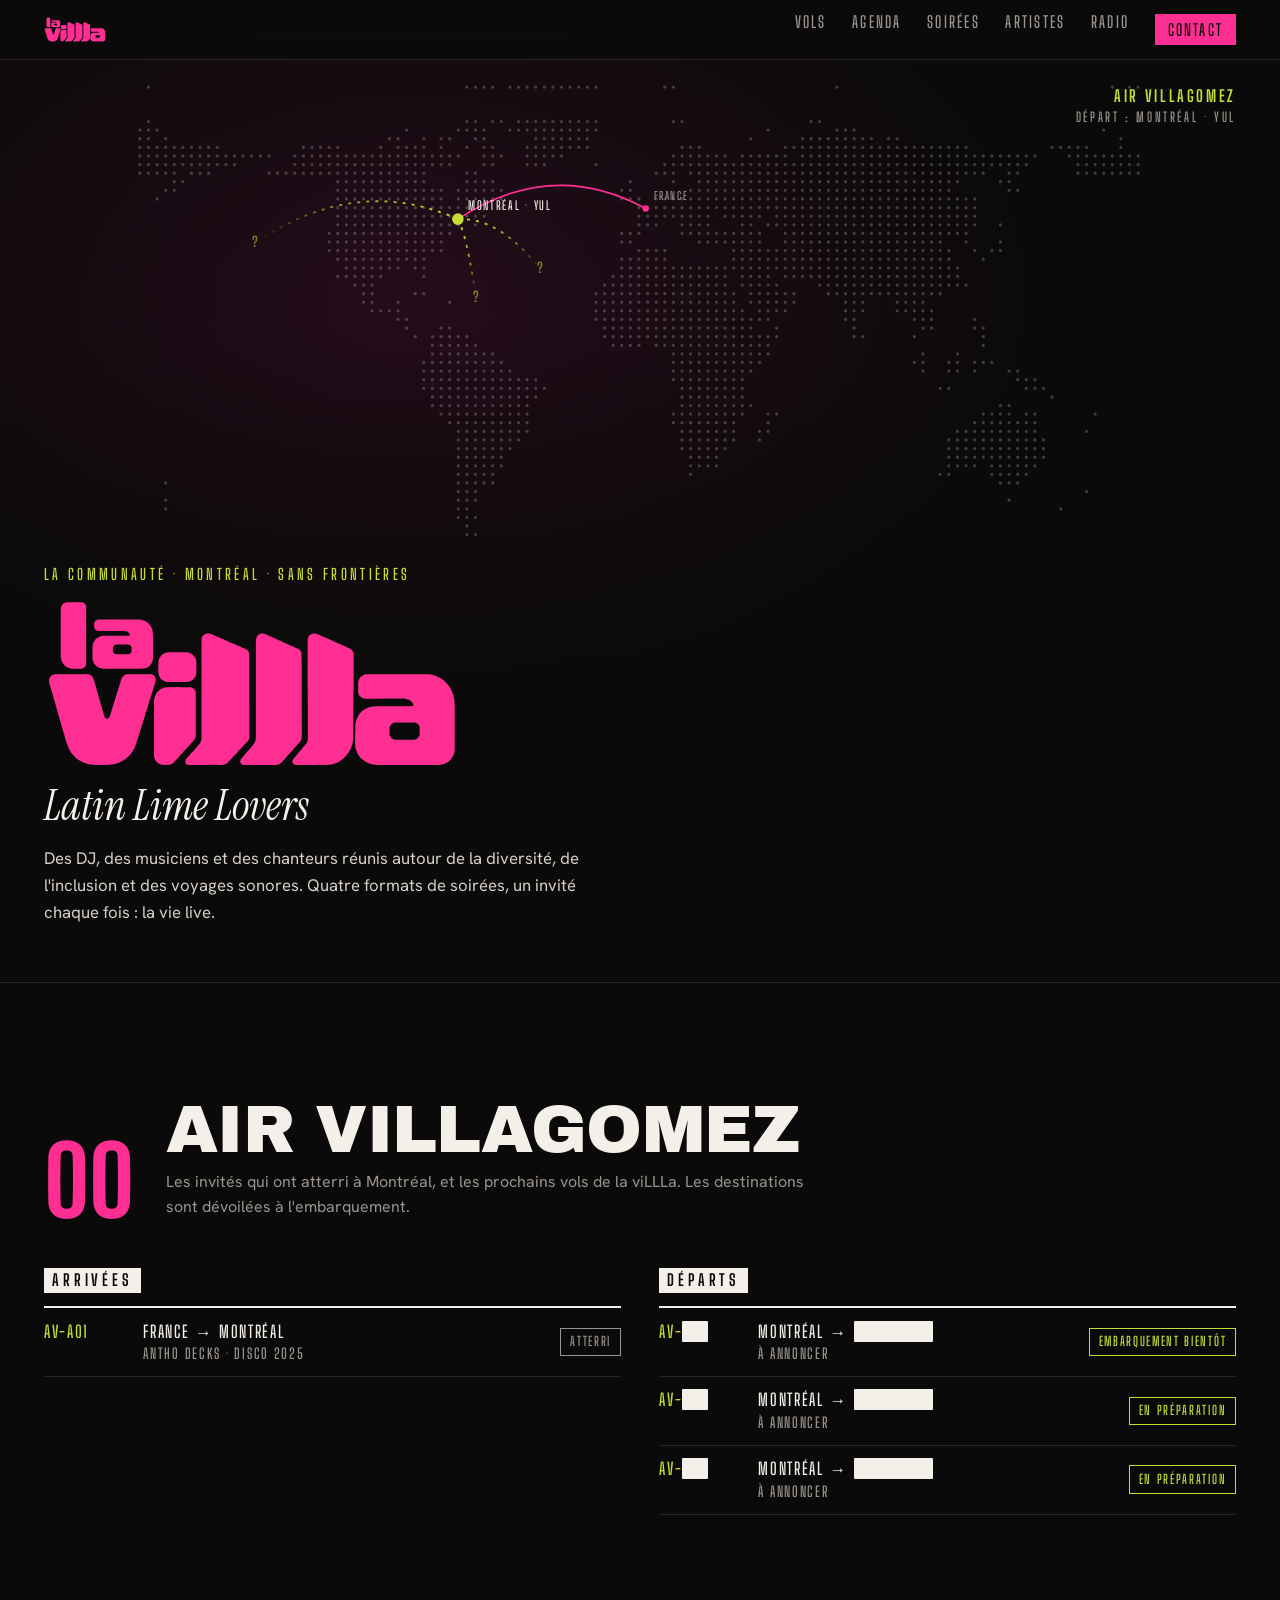
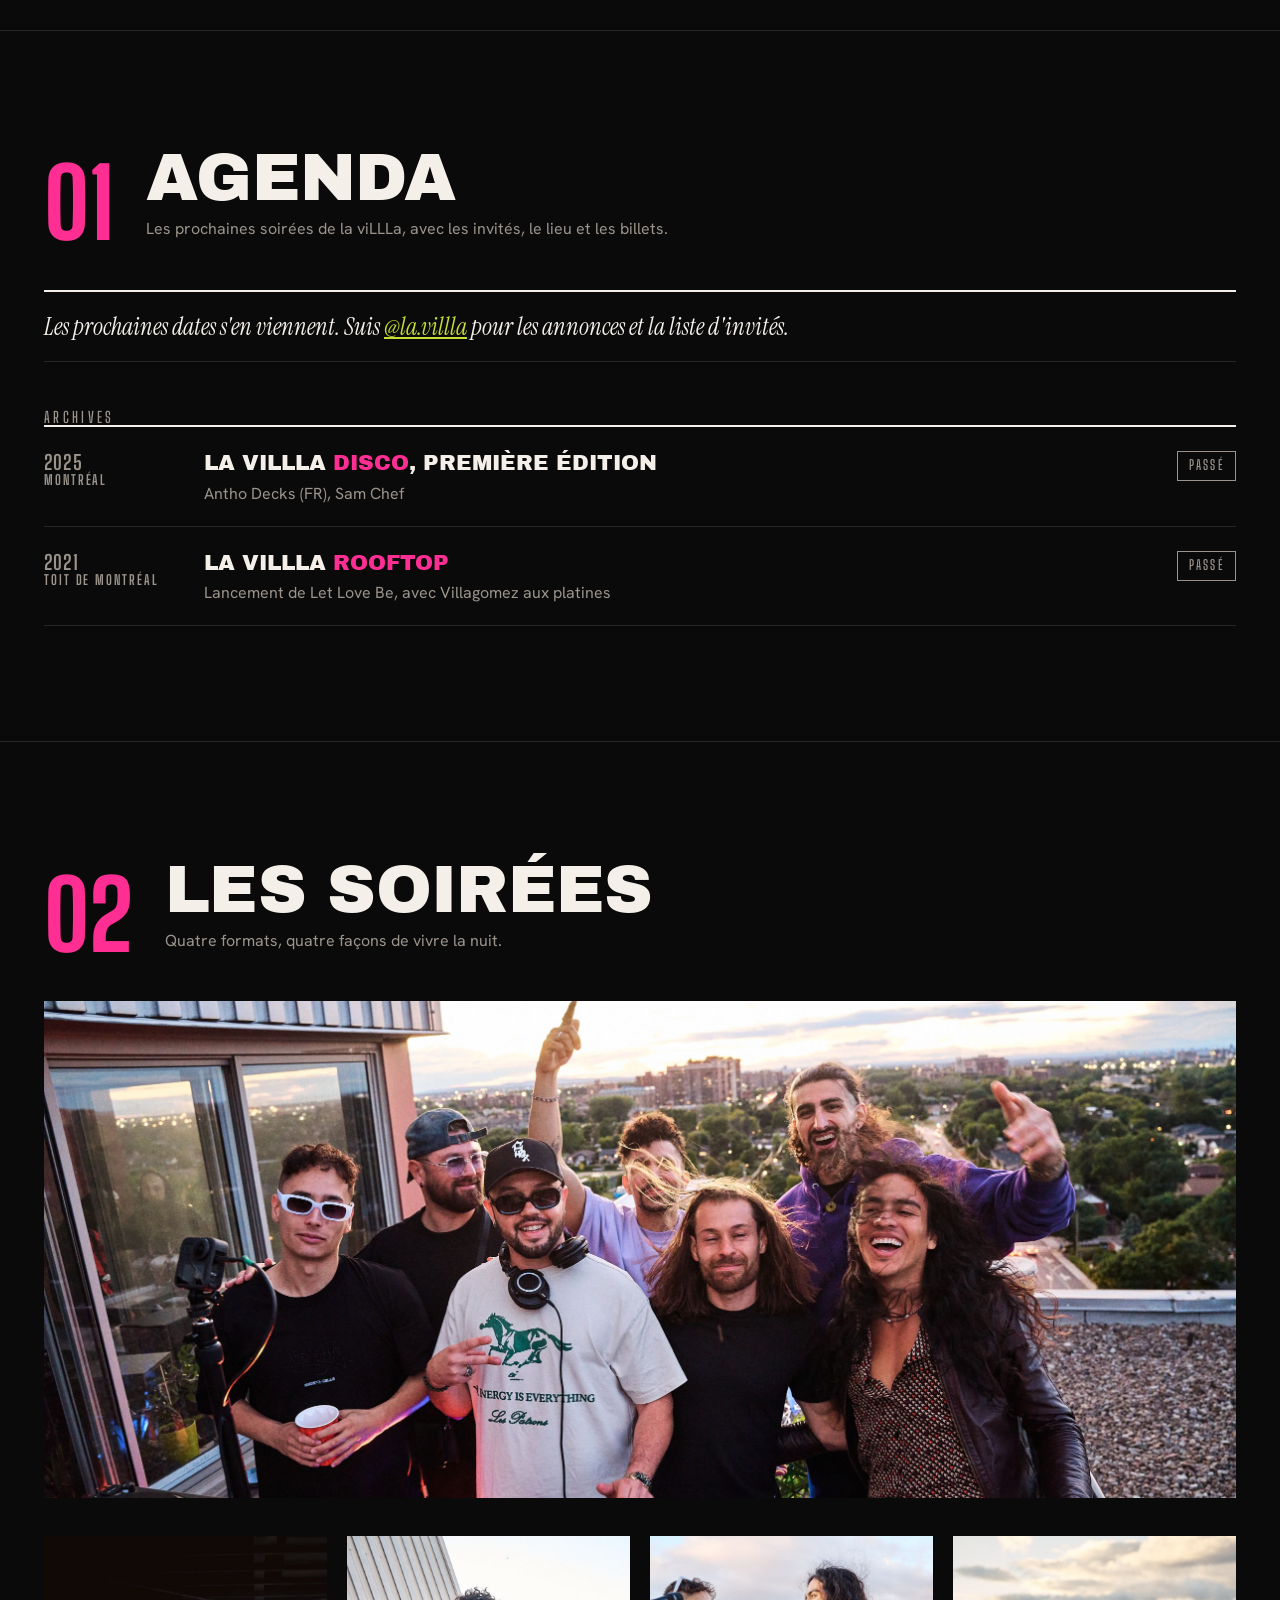
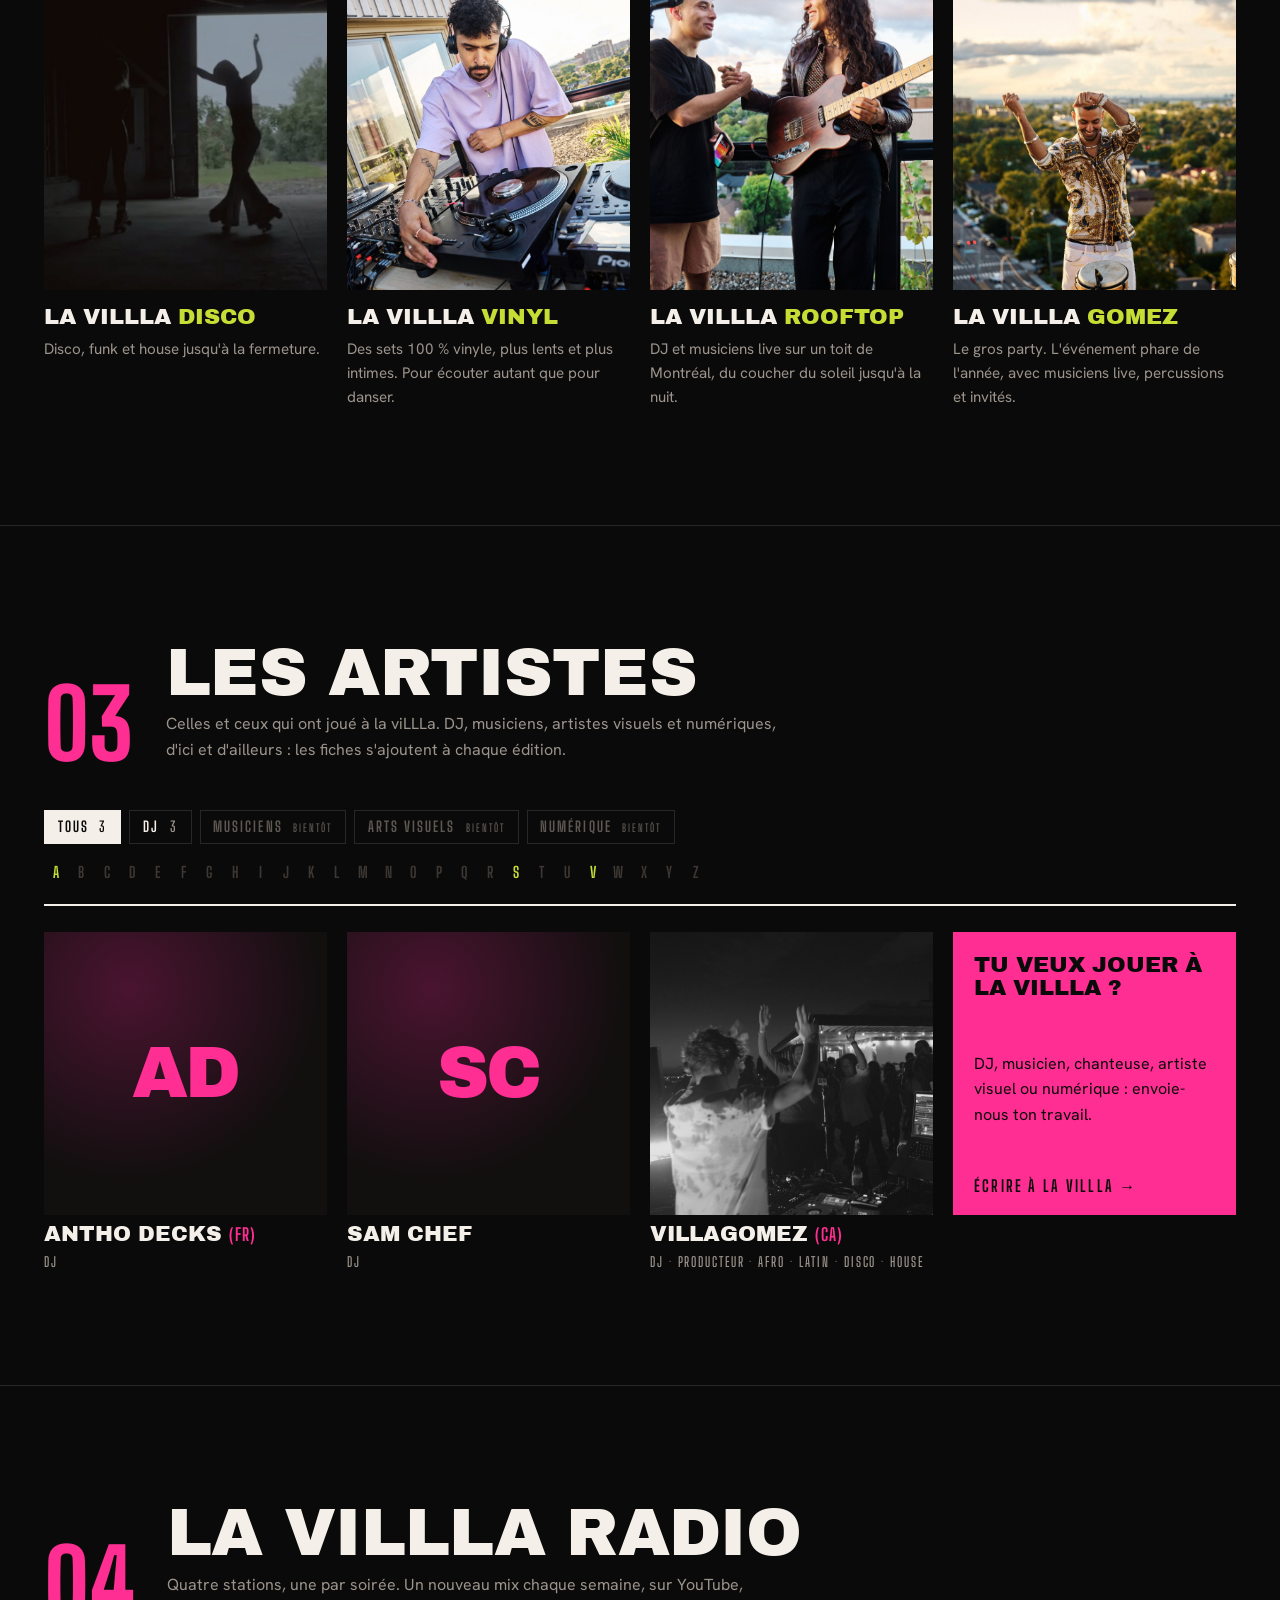
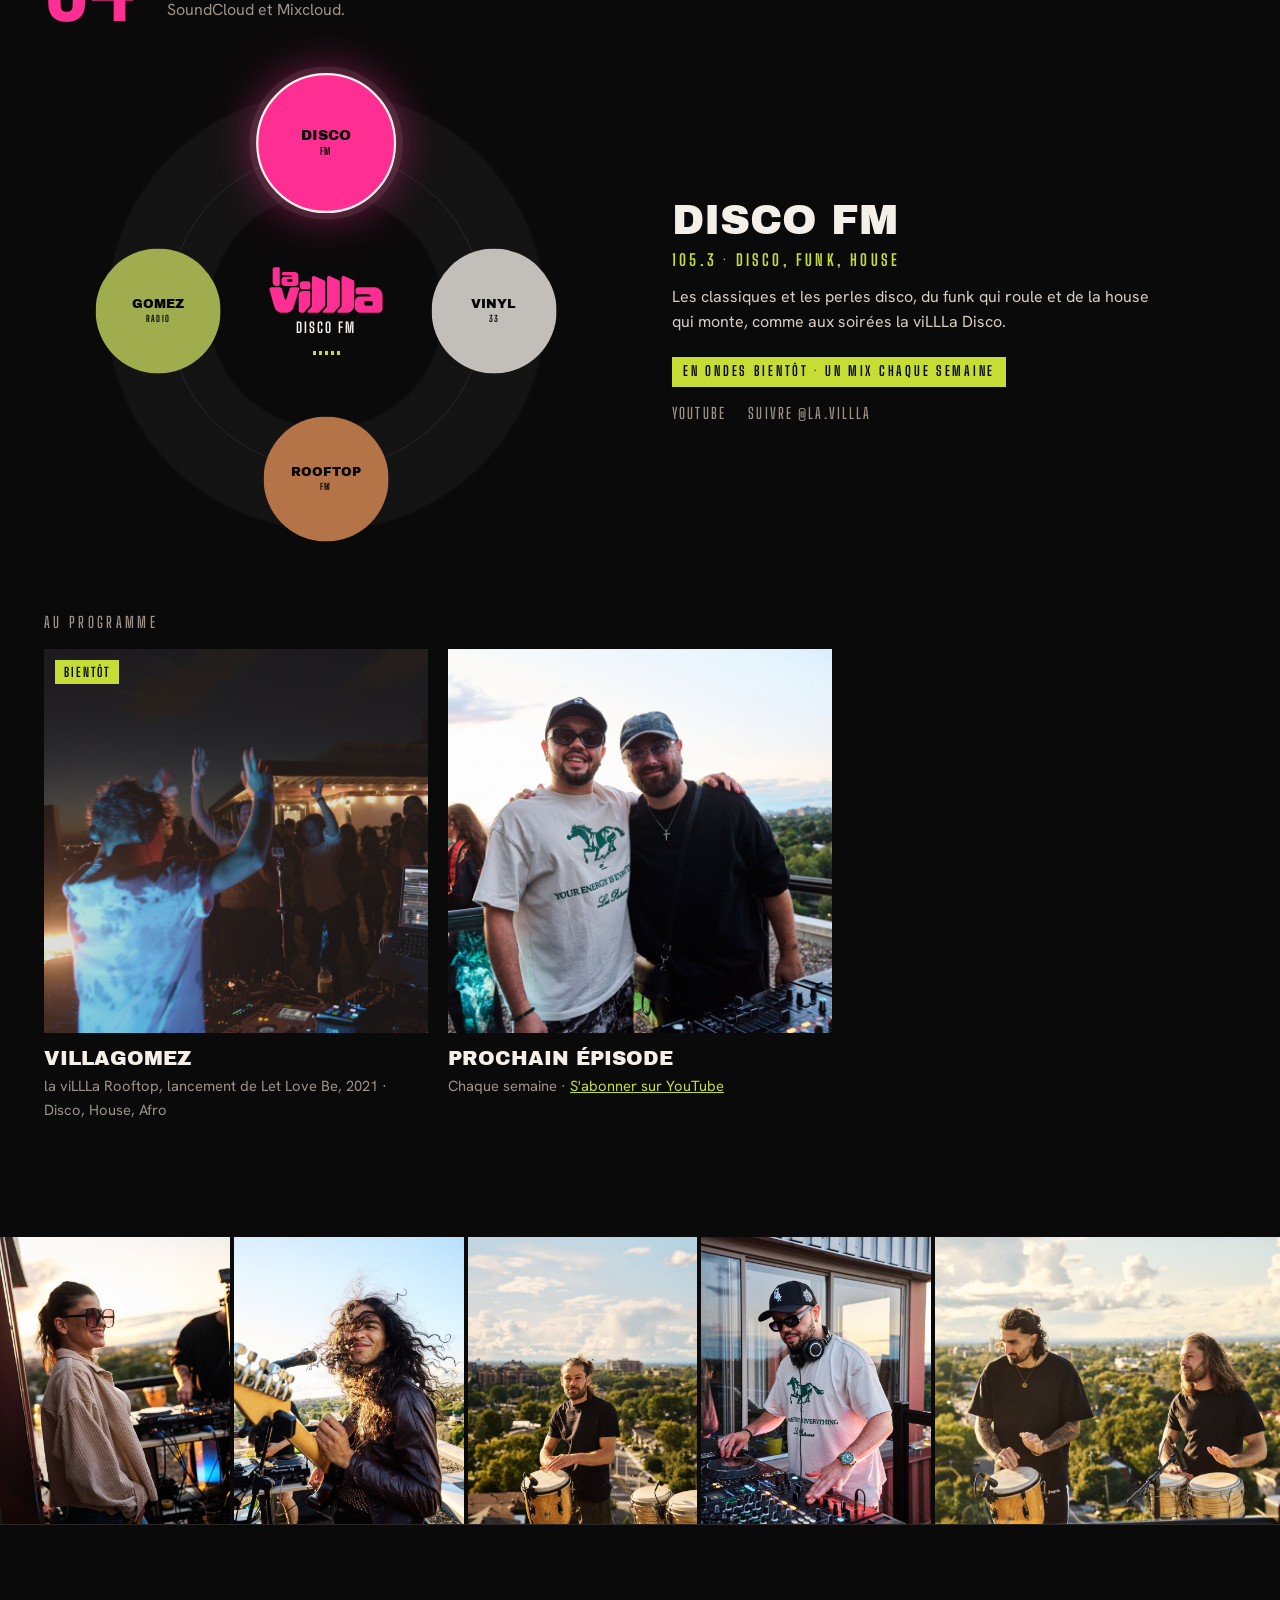
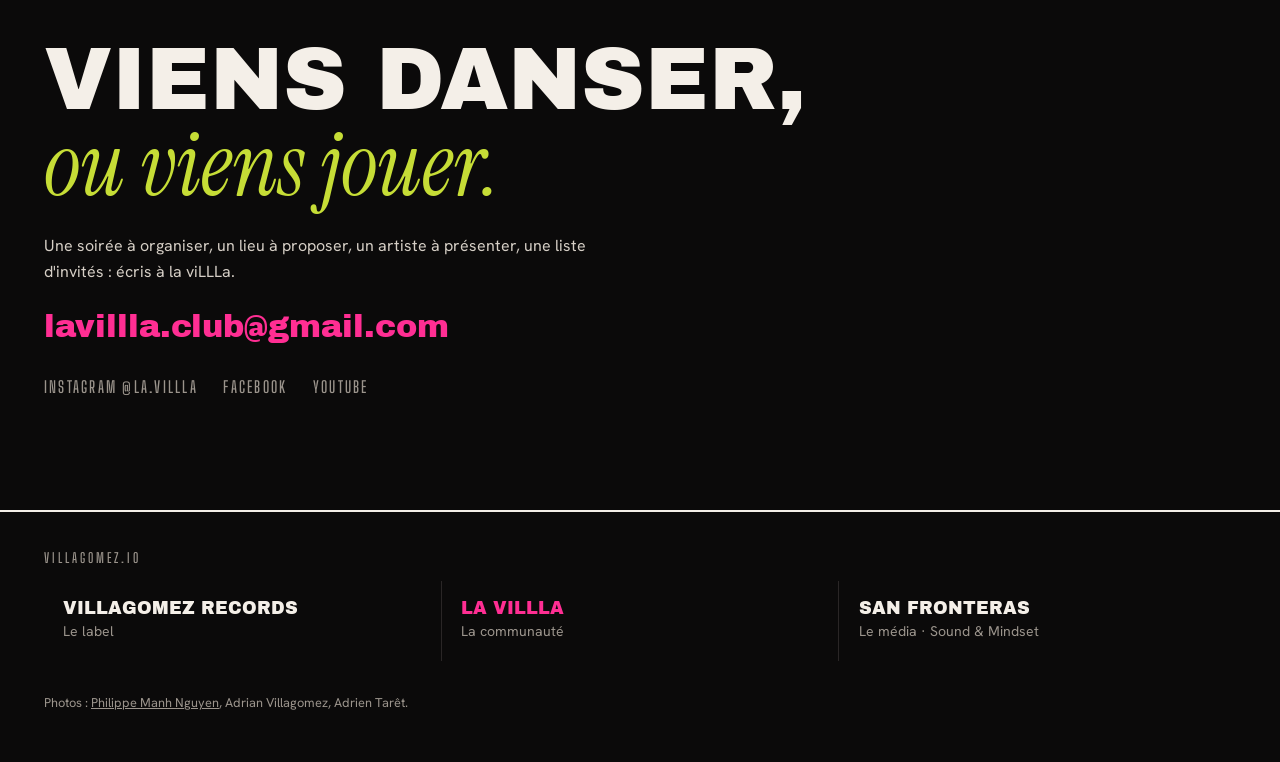
==== commit 5ae0dfb6: "Retire Roman Martinez du site (nom, fiche, vol, set et photo) : pas d'autorisation Co-Authored-By: C" ====
--- a/lavillla/index.html
+++ b/lavillla/index.html
@@ -322,15 +322,13 @@
       <div class="hero__bg"></div>
       <p class="hero__air"><b>Air Villagomez</b>Départ : Montréal · YUL</p>
       <div class="hero__map">
-<svg class="atlas" viewBox="0 0 1000 480" role="img" aria-labelledby="atlas-t"><title id="atlas-t">Carte du monde Air Villagomez : Montréal au centre, des invités arrivés de New York et de France, et des vols à venir qui partent de Montréal vers des destinations encore secrètes.</title>
+<svg class="atlas" viewBox="0 0 1000 480" role="img" aria-labelledby="atlas-t"><title id="atlas-t">Carte du monde Air Villagomez : Montréal au centre, un invité arrivé de France, et des vols à venir qui partent de Montréal vers des destinations encore secrètes.</title>
 <defs>
 <linearGradient id="fade0" gradientUnits="userSpaceOnUse" x1="320.1" y1="136.4" x2="401" y2="185.2"><stop offset="0" stop-color="#c6dd36"/><stop offset=".55" stop-color="#c6dd36" stop-opacity=".7"/><stop offset="1" stop-color="#c6dd36" stop-opacity="0"/></linearGradient>
 <linearGradient id="fade1" gradientUnits="userSpaceOnUse" x1="320.1" y1="136.4" x2="338.0" y2="214.0"><stop offset="0" stop-color="#c6dd36"/><stop offset=".55" stop-color="#c6dd36" stop-opacity=".7"/><stop offset="1" stop-color="#c6dd36" stop-opacity="0"/></linearGradient>
 <linearGradient id="fade2" gradientUnits="userSpaceOnUse" x1="320.1" y1="136.4" x2="120.1" y2="159.9"><stop offset="0" stop-color="#c6dd36"/><stop offset=".55" stop-color="#c6dd36" stop-opacity=".7"/><stop offset="1" stop-color="#c6dd36" stop-opacity="0"/></linearGradient>
 </defs>
 <path class="atlas__land" d="M14.5 6.0h0M329.0 6.0h0M337.5 6.0h0M346.0 6.0h0M354.5 6.0h0M371.5 6.0h0M380.0 6.0h0M388.5 6.0h0M397.0 6.0h0M405.5 6.0h0M414.0 6.0h0M422.5 6.0h0M431.0 6.0h0M439.5 6.0h0M448.0 6.0h0M456.5 6.0h0M524.5 6.0h0M533.0 6.0h0M694.5 6.0h0M966.5 6.0h0M983.5 6.0h0M992.0 6.0h0M14.5 40.0h0M329.0 40.0h0M337.5 40.0h0M354.5 40.0h0M363.0 40.0h0M380.0 40.0h0M388.5 40.0h0M397.0 40.0h0M405.5 40.0h0M414.0 40.0h0M422.5 40.0h0M431.0 40.0h0M439.5 40.0h0M448.0 40.0h0M456.5 40.0h0M533.0 40.0h0M541.5 40.0h0M669.0 40.0h0M677.5 40.0h0M992.0 40.0h0M6.0 48.5h0M14.5 48.5h0M23.0 48.5h0M269.5 48.5h0M320.5 48.5h0M329.0 48.5h0M337.5 48.5h0M346.0 48.5h0M371.5 48.5h0M380.0 48.5h0M388.5 48.5h0M397.0 48.5h0M405.5 48.5h0M414.0 48.5h0M422.5 48.5h0M431.0 48.5h0M439.5 48.5h0M448.0 48.5h0M456.5 48.5h0M626.5 48.5h0M694.5 48.5h0M703.0 48.5h0M711.5 48.5h0M958.0 48.5h0M6.0 57.0h0M14.5 57.0h0M31.5 57.0h0M252.5 57.0h0M261.0 57.0h0M286.5 57.0h0M303.5 57.0h0M312.0 57.0h0M337.5 57.0h0M346.0 57.0h0M397.0 57.0h0M405.5 57.0h0M414.0 57.0h0M422.5 57.0h0M431.0 57.0h0M439.5 57.0h0M448.0 57.0h0M609.5 57.0h0M660.5 57.0h0M669.0 57.0h0M677.5 57.0h0M686.0 57.0h0M694.5 57.0h0M703.0 57.0h0M711.5 57.0h0M720.0 57.0h0M728.5 57.0h0M745.5 57.0h0M754.0 57.0h0M975.0 57.0h0M6.0 65.5h0M14.5 65.5h0M23.0 65.5h0M31.5 65.5h0M40.0 65.5h0M48.5 65.5h0M57.0 65.5h0M65.5 65.5h0M74.0 65.5h0M82.5 65.5h0M167.5 65.5h0M176.0 65.5h0M184.5 65.5h0M193.0 65.5h0M201.5 65.5h0M244.0 65.5h0M261.0 65.5h0M269.5 65.5h0M278.0 65.5h0M286.5 65.5h0M303.5 65.5h0M329.0 65.5h0M346.0 65.5h0M354.5 65.5h0M388.5 65.5h0M397.0 65.5h0M405.5 65.5h0M414.0 65.5h0M422.5 65.5h0M431.0 65.5h0M439.5 65.5h0M448.0 65.5h0M541.5 65.5h0M550.0 65.5h0M558.5 65.5h0M643.5 65.5h0M652.0 65.5h0M660.5 65.5h0M669.0 65.5h0M677.5 65.5h0M686.0 65.5h0M694.5 65.5h0M703.0 65.5h0M711.5 65.5h0M720.0 65.5h0M728.5 65.5h0M737.0 65.5h0M745.5 65.5h0M754.0 65.5h0M762.5 65.5h0M771.0 65.5h0M779.5 65.5h0M788.0 65.5h0M796.5 65.5h0M805.0 65.5h0M813.5 65.5h0M822.0 65.5h0M907.0 65.5h0M915.5 65.5h0M924.0 65.5h0M932.5 65.5h0M941.0 65.5h0M975.0 65.5h0M6.0 74.0h0M14.5 74.0h0M23.0 74.0h0M31.5 74.0h0M40.0 74.0h0M48.5 74.0h0M57.0 74.0h0M65.5 74.0h0M74.0 74.0h0M82.5 74.0h0M91.0 74.0h0M99.5 74.0h0M108.0 74.0h0M116.5 74.0h0M125.0 74.0h0M133.5 74.0h0M159.0 74.0h0M167.5 74.0h0M176.0 74.0h0M184.5 74.0h0M193.0 74.0h0M201.5 74.0h0M210.0 74.0h0M218.5 74.0h0M227.0 74.0h0M235.5 74.0h0M244.0 74.0h0M252.5 74.0h0M261.0 74.0h0M269.5 74.0h0M278.0 74.0h0M286.5 74.0h0M295.0 74.0h0M303.5 74.0h0M312.0 74.0h0M320.5 74.0h0M346.0 74.0h0M354.5 74.0h0M363.0 74.0h0M388.5 74.0h0M397.0 74.0h0M405.5 74.0h0M414.0 74.0h0M422.5 74.0h0M533.0 74.0h0M541.5 74.0h0M550.0 74.0h0M558.5 74.0h0M567.0 74.0h0M575.5 74.0h0M584.0 74.0h0M601.0 74.0h0M609.5 74.0h0M618.0 74.0h0M626.5 74.0h0M635.0 74.0h0M643.5 74.0h0M660.5 74.0h0M669.0 74.0h0M677.5 74.0h0M686.0 74.0h0M694.5 74.0h0M703.0 74.0h0M711.5 74.0h0M720.0 74.0h0M728.5 74.0h0M737.0 74.0h0M745.5 74.0h0M754.0 74.0h0M762.5 74.0h0M771.0 74.0h0M779.5 74.0h0M788.0 74.0h0M796.5 74.0h0M805.0 74.0h0M813.5 74.0h0M822.0 74.0h0M830.5 74.0h0M839.0 74.0h0M847.5 74.0h0M856.0 74.0h0M864.5 74.0h0M873.0 74.0h0M881.5 74.0h0M890.0 74.0h0M924.0 74.0h0M932.5 74.0h0M941.0 74.0h0M949.5 74.0h0M958.0 74.0h0M966.5 74.0h0M975.0 74.0h0M983.5 74.0h0M992.0 74.0h0M6.0 82.5h0M14.5 82.5h0M23.0 82.5h0M31.5 82.5h0M40.0 82.5h0M48.5 82.5h0M57.0 82.5h0M65.5 82.5h0M74.0 82.5h0M82.5 82.5h0M91.0 82.5h0M99.5 82.5h0M159.0 82.5h0M167.5 82.5h0M176.0 82.5h0M184.5 82.5h0M193.0 82.5h0M201.5 82.5h0M210.0 82.5h0M218.5 82.5h0M227.0 82.5h0M235.5 82.5h0M244.0 82.5h0M252.5 82.5h0M261.0 82.5h0M269.5 82.5h0M278.0 82.5h0M286.5 82.5h0M295.0 82.5h0M303.5 82.5h0M312.0 82.5h0M346.0 82.5h0M354.5 82.5h0M388.5 82.5h0M397.0 82.5h0M405.5 82.5h0M456.5 82.5h0M524.5 82.5h0M533.0 82.5h0M541.5 82.5h0M550.0 82.5h0M558.5 82.5h0M567.0 82.5h0M575.5 82.5h0M584.0 82.5h0M592.5 82.5h0M601.0 82.5h0M609.5 82.5h0M618.0 82.5h0M626.5 82.5h0M635.0 82.5h0M643.5 82.5h0M652.0 82.5h0M660.5 82.5h0M669.0 82.5h0M677.5 82.5h0M686.0 82.5h0M694.5 82.5h0M703.0 82.5h0M711.5 82.5h0M720.0 82.5h0M728.5 82.5h0M737.0 82.5h0M745.5 82.5h0M754.0 82.5h0M762.5 82.5h0M771.0 82.5h0M779.5 82.5h0M788.0 82.5h0M796.5 82.5h0M805.0 82.5h0M813.5 82.5h0M822.0 82.5h0M830.5 82.5h0M839.0 82.5h0M847.5 82.5h0M856.0 82.5h0M864.5 82.5h0M873.0 82.5h0M881.5 82.5h0M932.5 82.5h0M941.0 82.5h0M949.5 82.5h0M958.0 82.5h0M966.5 82.5h0M975.0 82.5h0M983.5 82.5h0M992.0 82.5h0M6.0 91.0h0M14.5 91.0h0M23.0 91.0h0M31.5 91.0h0M40.0 91.0h0M57.0 91.0h0M65.5 91.0h0M74.0 91.0h0M133.5 91.0h0M142.0 91.0h0M150.5 91.0h0M159.0 91.0h0M167.5 91.0h0M176.0 91.0h0M184.5 91.0h0M193.0 91.0h0M201.5 91.0h0M210.0 91.0h0M218.5 91.0h0M227.0 91.0h0M235.5 91.0h0M244.0 91.0h0M252.5 91.0h0M261.0 91.0h0M269.5 91.0h0M278.0 91.0h0M286.5 91.0h0M329.0 91.0h0M337.5 91.0h0M516.0 91.0h0M524.5 91.0h0M533.0 91.0h0M550.0 91.0h0M558.5 91.0h0M567.0 91.0h0M575.5 91.0h0M584.0 91.0h0M592.5 91.0h0M601.0 91.0h0M609.5 91.0h0M618.0 91.0h0M626.5 91.0h0M635.0 91.0h0M643.5 91.0h0M652.0 91.0h0M660.5 91.0h0M669.0 91.0h0M677.5 91.0h0M686.0 91.0h0M694.5 91.0h0M703.0 91.0h0M711.5 91.0h0M720.0 91.0h0M728.5 91.0h0M737.0 91.0h0M745.5 91.0h0M754.0 91.0h0M762.5 91.0h0M771.0 91.0h0M779.5 91.0h0M788.0 91.0h0M796.5 91.0h0M805.0 91.0h0M813.5 91.0h0M822.0 91.0h0M830.5 91.0h0M839.0 91.0h0M864.5 91.0h0M873.0 91.0h0M932.5 91.0h0M941.0 91.0h0M949.5 91.0h0M958.0 91.0h0M966.5 91.0h0M975.0 91.0h0M983.5 91.0h0M992.0 91.0h0M40.0 99.5h0M48.5 99.5h0M201.5 99.5h0M210.0 99.5h0M218.5 99.5h0M227.0 99.5h0M235.5 99.5h0M244.0 99.5h0M252.5 99.5h0M261.0 99.5h0M269.5 99.5h0M278.0 99.5h0M286.5 99.5h0M329.0 99.5h0M337.5 99.5h0M346.0 99.5h0M354.5 99.5h0M490.5 99.5h0M533.0 99.5h0M558.5 99.5h0M567.0 99.5h0M575.5 99.5h0M584.0 99.5h0M592.5 99.5h0M601.0 99.5h0M609.5 99.5h0M618.0 99.5h0M626.5 99.5h0M635.0 99.5h0M643.5 99.5h0M652.0 99.5h0M660.5 99.5h0M669.0 99.5h0M677.5 99.5h0M686.0 99.5h0M694.5 99.5h0M703.0 99.5h0M711.5 99.5h0M720.0 99.5h0M728.5 99.5h0M737.0 99.5h0M745.5 99.5h0M754.0 99.5h0M762.5 99.5h0M771.0 99.5h0M779.5 99.5h0M788.0 99.5h0M796.5 99.5h0M805.0 99.5h0M813.5 99.5h0M856.0 99.5h0M864.5 99.5h0M31.5 108.0h0M40.0 108.0h0M201.5 108.0h0M210.0 108.0h0M218.5 108.0h0M227.0 108.0h0M235.5 108.0h0M244.0 108.0h0M252.5 108.0h0M261.0 108.0h0M269.5 108.0h0M278.0 108.0h0M286.5 108.0h0M295.0 108.0h0M303.5 108.0h0M320.5 108.0h0M329.0 108.0h0M337.5 108.0h0M346.0 108.0h0M354.5 108.0h0M363.0 108.0h0M482.0 108.0h0M490.5 108.0h0M550.0 108.0h0M558.5 108.0h0M567.0 108.0h0M575.5 108.0h0M584.0 108.0h0M592.5 108.0h0M601.0 108.0h0M609.5 108.0h0M618.0 108.0h0M626.5 108.0h0M635.0 108.0h0M643.5 108.0h0M652.0 108.0h0M660.5 108.0h0M669.0 108.0h0M677.5 108.0h0M686.0 108.0h0M694.5 108.0h0M703.0 108.0h0M711.5 108.0h0M720.0 108.0h0M728.5 108.0h0M737.0 108.0h0M745.5 108.0h0M754.0 108.0h0M762.5 108.0h0M771.0 108.0h0M779.5 108.0h0M788.0 108.0h0M796.5 108.0h0M805.0 108.0h0M864.5 108.0h0M873.0 108.0h0M23.0 116.5h0M201.5 116.5h0M210.0 116.5h0M218.5 116.5h0M227.0 116.5h0M235.5 116.5h0M244.0 116.5h0M252.5 116.5h0M261.0 116.5h0M269.5 116.5h0M278.0 116.5h0M286.5 116.5h0M295.0 116.5h0M303.5 116.5h0M320.5 116.5h0M329.0 116.5h0M337.5 116.5h0M346.0 116.5h0M354.5 116.5h0M363.0 116.5h0M482.0 116.5h0M490.5 116.5h0M499.0 116.5h0M516.0 116.5h0M524.5 116.5h0M533.0 116.5h0M541.5 116.5h0M550.0 116.5h0M558.5 116.5h0M567.0 116.5h0M575.5 116.5h0M584.0 116.5h0M592.5 116.5h0M601.0 116.5h0M609.5 116.5h0M618.0 116.5h0M626.5 116.5h0M635.0 116.5h0M643.5 116.5h0M652.0 116.5h0M660.5 116.5h0M669.0 116.5h0M677.5 116.5h0M686.0 116.5h0M694.5 116.5h0M703.0 116.5h0M711.5 116.5h0M720.0 116.5h0M728.5 116.5h0M737.0 116.5h0M745.5 116.5h0M754.0 116.5h0M762.5 116.5h0M771.0 116.5h0M779.5 116.5h0M788.0 116.5h0M796.5 116.5h0M805.0 116.5h0M813.5 116.5h0M822.0 116.5h0M830.5 116.5h0M201.5 125.0h0M210.0 125.0h0M218.5 125.0h0M227.0 125.0h0M235.5 125.0h0M244.0 125.0h0M252.5 125.0h0M261.0 125.0h0M269.5 125.0h0M278.0 125.0h0M286.5 125.0h0M295.0 125.0h0M303.5 125.0h0M312.0 125.0h0M320.5 125.0h0M329.0 125.0h0M363.0 125.0h0M371.5 125.0h0M499.0 125.0h0M507.5 125.0h0M516.0 125.0h0M524.5 125.0h0M533.0 125.0h0M541.5 125.0h0M550.0 125.0h0M558.5 125.0h0M567.0 125.0h0M575.5 125.0h0M584.0 125.0h0M592.5 125.0h0M601.0 125.0h0M609.5 125.0h0M618.0 125.0h0M626.5 125.0h0M635.0 125.0h0M643.5 125.0h0M652.0 125.0h0M660.5 125.0h0M669.0 125.0h0M677.5 125.0h0M686.0 125.0h0M694.5 125.0h0M703.0 125.0h0M711.5 125.0h0M720.0 125.0h0M728.5 125.0h0M737.0 125.0h0M745.5 125.0h0M754.0 125.0h0M762.5 125.0h0M771.0 125.0h0M779.5 125.0h0M788.0 125.0h0M796.5 125.0h0M805.0 125.0h0M813.5 125.0h0M822.0 125.0h0M830.5 125.0h0M201.5 133.5h0M210.0 133.5h0M218.5 133.5h0M227.0 133.5h0M235.5 133.5h0M244.0 133.5h0M252.5 133.5h0M261.0 133.5h0M269.5 133.5h0M278.0 133.5h0M286.5 133.5h0M295.0 133.5h0M303.5 133.5h0M312.0 133.5h0M320.5 133.5h0M329.0 133.5h0M337.5 133.5h0M346.0 133.5h0M499.0 133.5h0M507.5 133.5h0M516.0 133.5h0M524.5 133.5h0M533.0 133.5h0M541.5 133.5h0M550.0 133.5h0M558.5 133.5h0M567.0 133.5h0M584.0 133.5h0M592.5 133.5h0M601.0 133.5h0M609.5 133.5h0M618.0 133.5h0M635.0 133.5h0M643.5 133.5h0M652.0 133.5h0M660.5 133.5h0M669.0 133.5h0M677.5 133.5h0M686.0 133.5h0M694.5 133.5h0M703.0 133.5h0M711.5 133.5h0M720.0 133.5h0M728.5 133.5h0M737.0 133.5h0M745.5 133.5h0M754.0 133.5h0M762.5 133.5h0M771.0 133.5h0M779.5 133.5h0M788.0 133.5h0M796.5 133.5h0M805.0 133.5h0M813.5 133.5h0M822.0 133.5h0M830.5 133.5h0M201.5 142.0h0M210.0 142.0h0M218.5 142.0h0M227.0 142.0h0M235.5 142.0h0M244.0 142.0h0M252.5 142.0h0M261.0 142.0h0M269.5 142.0h0M278.0 142.0h0M286.5 142.0h0M295.0 142.0h0M303.5 142.0h0M312.0 142.0h0M320.5 142.0h0M337.5 142.0h0M499.0 142.0h0M507.5 142.0h0M516.0 142.0h0M541.5 142.0h0M550.0 142.0h0M558.5 142.0h0M567.0 142.0h0M601.0 142.0h0M609.5 142.0h0M626.5 142.0h0M635.0 142.0h0M643.5 142.0h0M652.0 142.0h0M660.5 142.0h0M669.0 142.0h0M677.5 142.0h0M686.0 142.0h0M694.5 142.0h0M703.0 142.0h0M711.5 142.0h0M720.0 142.0h0M728.5 142.0h0M737.0 142.0h0M745.5 142.0h0M754.0 142.0h0M762.5 142.0h0M771.0 142.0h0M779.5 142.0h0M788.0 142.0h0M796.5 142.0h0M805.0 142.0h0M813.5 142.0h0M822.0 142.0h0M830.5 142.0h0M856.0 142.0h0M193.0 150.5h0M201.5 150.5h0M210.0 150.5h0M218.5 150.5h0M227.0 150.5h0M235.5 150.5h0M244.0 150.5h0M252.5 150.5h0M261.0 150.5h0M269.5 150.5h0M278.0 150.5h0M286.5 150.5h0M295.0 150.5h0M303.5 150.5h0M312.0 150.5h0M482.0 150.5h0M490.5 150.5h0M499.0 150.5h0M541.5 150.5h0M550.0 150.5h0M558.5 150.5h0M567.0 150.5h0M575.5 150.5h0M584.0 150.5h0M592.5 150.5h0M601.0 150.5h0M609.5 150.5h0M618.0 150.5h0M643.5 150.5h0M652.0 150.5h0M660.5 150.5h0M669.0 150.5h0M677.5 150.5h0M686.0 150.5h0M694.5 150.5h0M703.0 150.5h0M711.5 150.5h0M720.0 150.5h0M728.5 150.5h0M737.0 150.5h0M745.5 150.5h0M754.0 150.5h0M762.5 150.5h0M771.0 150.5h0M779.5 150.5h0M788.0 150.5h0M796.5 150.5h0M805.0 150.5h0M813.5 150.5h0M822.0 150.5h0M193.0 159.0h0M201.5 159.0h0M210.0 159.0h0M218.5 159.0h0M227.0 159.0h0M235.5 159.0h0M244.0 159.0h0M252.5 159.0h0M261.0 159.0h0M269.5 159.0h0M278.0 159.0h0M286.5 159.0h0M295.0 159.0h0M303.5 159.0h0M482.0 159.0h0M490.5 159.0h0M558.5 159.0h0M567.0 159.0h0M575.5 159.0h0M584.0 159.0h0M592.5 159.0h0M601.0 159.0h0M609.5 159.0h0M618.0 159.0h0M643.5 159.0h0M652.0 159.0h0M660.5 159.0h0M669.0 159.0h0M677.5 159.0h0M686.0 159.0h0M694.5 159.0h0M703.0 159.0h0M711.5 159.0h0M720.0 159.0h0M728.5 159.0h0M737.0 159.0h0M745.5 159.0h0M754.0 159.0h0M762.5 159.0h0M771.0 159.0h0M779.5 159.0h0M788.0 159.0h0M796.5 159.0h0M822.0 159.0h0M856.0 159.0h0M193.0 167.5h0M201.5 167.5h0M210.0 167.5h0M218.5 167.5h0M227.0 167.5h0M235.5 167.5h0M244.0 167.5h0M252.5 167.5h0M261.0 167.5h0M269.5 167.5h0M278.0 167.5h0M286.5 167.5h0M295.0 167.5h0M303.5 167.5h0M499.0 167.5h0M507.5 167.5h0M516.0 167.5h0M524.5 167.5h0M592.5 167.5h0M601.0 167.5h0M609.5 167.5h0M618.0 167.5h0M626.5 167.5h0M635.0 167.5h0M643.5 167.5h0M652.0 167.5h0M660.5 167.5h0M669.0 167.5h0M677.5 167.5h0M686.0 167.5h0M694.5 167.5h0M703.0 167.5h0M711.5 167.5h0M720.0 167.5h0M728.5 167.5h0M737.0 167.5h0M745.5 167.5h0M754.0 167.5h0M762.5 167.5h0M771.0 167.5h0M779.5 167.5h0M788.0 167.5h0M796.5 167.5h0M805.0 167.5h0M830.5 167.5h0M847.5 167.5h0M856.0 167.5h0M201.5 176.0h0M210.0 176.0h0M218.5 176.0h0M227.0 176.0h0M235.5 176.0h0M244.0 176.0h0M252.5 176.0h0M261.0 176.0h0M269.5 176.0h0M278.0 176.0h0M286.5 176.0h0M482.0 176.0h0M490.5 176.0h0M499.0 176.0h0M507.5 176.0h0M516.0 176.0h0M524.5 176.0h0M592.5 176.0h0M601.0 176.0h0M609.5 176.0h0M618.0 176.0h0M626.5 176.0h0M635.0 176.0h0M643.5 176.0h0M652.0 176.0h0M660.5 176.0h0M669.0 176.0h0M677.5 176.0h0M686.0 176.0h0M694.5 176.0h0M703.0 176.0h0M711.5 176.0h0M720.0 176.0h0M728.5 176.0h0M737.0 176.0h0M745.5 176.0h0M754.0 176.0h0M762.5 176.0h0M771.0 176.0h0M779.5 176.0h0M788.0 176.0h0M796.5 176.0h0M805.0 176.0h0M839.0 176.0h0M210.0 184.5h0M218.5 184.5h0M227.0 184.5h0M235.5 184.5h0M244.0 184.5h0M252.5 184.5h0M261.0 184.5h0M278.0 184.5h0M286.5 184.5h0M482.0 184.5h0M490.5 184.5h0M499.0 184.5h0M507.5 184.5h0M516.0 184.5h0M524.5 184.5h0M533.0 184.5h0M541.5 184.5h0M550.0 184.5h0M558.5 184.5h0M567.0 184.5h0M575.5 184.5h0M584.0 184.5h0M592.5 184.5h0M601.0 184.5h0M609.5 184.5h0M618.0 184.5h0M626.5 184.5h0M635.0 184.5h0M643.5 184.5h0M652.0 184.5h0M660.5 184.5h0M669.0 184.5h0M677.5 184.5h0M686.0 184.5h0M694.5 184.5h0M703.0 184.5h0M711.5 184.5h0M720.0 184.5h0M728.5 184.5h0M737.0 184.5h0M745.5 184.5h0M754.0 184.5h0M762.5 184.5h0M771.0 184.5h0M779.5 184.5h0M788.0 184.5h0M796.5 184.5h0M805.0 184.5h0M813.5 184.5h0M201.5 193.0h0M210.0 193.0h0M218.5 193.0h0M227.0 193.0h0M235.5 193.0h0M244.0 193.0h0M286.5 193.0h0M473.5 193.0h0M482.0 193.0h0M490.5 193.0h0M499.0 193.0h0M507.5 193.0h0M516.0 193.0h0M524.5 193.0h0M533.0 193.0h0M541.5 193.0h0M550.0 193.0h0M558.5 193.0h0M567.0 193.0h0M575.5 193.0h0M584.0 193.0h0M601.0 193.0h0M609.5 193.0h0M618.0 193.0h0M626.5 193.0h0M643.5 193.0h0M652.0 193.0h0M660.5 193.0h0M669.0 193.0h0M677.5 193.0h0M686.0 193.0h0M694.5 193.0h0M703.0 193.0h0M711.5 193.0h0M720.0 193.0h0M728.5 193.0h0M737.0 193.0h0M745.5 193.0h0M754.0 193.0h0M762.5 193.0h0M771.0 193.0h0M779.5 193.0h0M788.0 193.0h0M796.5 193.0h0M805.0 193.0h0M813.5 193.0h0M218.5 201.5h0M227.0 201.5h0M235.5 201.5h0M465.0 201.5h0M473.5 201.5h0M482.0 201.5h0M490.5 201.5h0M499.0 201.5h0M507.5 201.5h0M516.0 201.5h0M524.5 201.5h0M533.0 201.5h0M541.5 201.5h0M550.0 201.5h0M558.5 201.5h0M567.0 201.5h0M575.5 201.5h0M584.0 201.5h0M601.0 201.5h0M609.5 201.5h0M618.0 201.5h0M626.5 201.5h0M635.0 201.5h0M677.5 201.5h0M686.0 201.5h0M694.5 201.5h0M703.0 201.5h0M711.5 201.5h0M720.0 201.5h0M728.5 201.5h0M737.0 201.5h0M745.5 201.5h0M754.0 201.5h0M762.5 201.5h0M771.0 201.5h0M779.5 201.5h0M788.0 201.5h0M796.5 201.5h0M805.0 201.5h0M813.5 201.5h0M822.0 201.5h0M227.0 210.0h0M235.5 210.0h0M278.0 210.0h0M286.5 210.0h0M456.5 210.0h0M465.0 210.0h0M473.5 210.0h0M482.0 210.0h0M490.5 210.0h0M499.0 210.0h0M507.5 210.0h0M516.0 210.0h0M524.5 210.0h0M533.0 210.0h0M541.5 210.0h0M550.0 210.0h0M558.5 210.0h0M567.0 210.0h0M575.5 210.0h0M584.0 210.0h0M592.5 210.0h0M609.5 210.0h0M618.0 210.0h0M626.5 210.0h0M635.0 210.0h0M643.5 210.0h0M652.0 210.0h0M686.0 210.0h0M694.5 210.0h0M703.0 210.0h0M711.5 210.0h0M720.0 210.0h0M728.5 210.0h0M737.0 210.0h0M745.5 210.0h0M754.0 210.0h0M762.5 210.0h0M771.0 210.0h0M779.5 210.0h0M788.0 210.0h0M796.5 210.0h0M227.0 218.5h0M235.5 218.5h0M261.0 218.5h0M312.0 218.5h0M456.5 218.5h0M465.0 218.5h0M473.5 218.5h0M482.0 218.5h0M490.5 218.5h0M499.0 218.5h0M507.5 218.5h0M516.0 218.5h0M524.5 218.5h0M533.0 218.5h0M541.5 218.5h0M550.0 218.5h0M558.5 218.5h0M567.0 218.5h0M575.5 218.5h0M584.0 218.5h0M592.5 218.5h0M609.5 218.5h0M618.0 218.5h0M626.5 218.5h0M635.0 218.5h0M643.5 218.5h0M652.0 218.5h0M703.0 218.5h0M711.5 218.5h0M720.0 218.5h0M754.0 218.5h0M762.5 218.5h0M771.0 218.5h0M779.5 218.5h0M235.5 227.0h0M244.0 227.0h0M252.5 227.0h0M261.0 227.0h0M456.5 227.0h0M465.0 227.0h0M473.5 227.0h0M482.0 227.0h0M490.5 227.0h0M499.0 227.0h0M507.5 227.0h0M516.0 227.0h0M524.5 227.0h0M533.0 227.0h0M541.5 227.0h0M550.0 227.0h0M558.5 227.0h0M567.0 227.0h0M575.5 227.0h0M584.0 227.0h0M592.5 227.0h0M601.0 227.0h0M618.0 227.0h0M626.5 227.0h0M635.0 227.0h0M643.5 227.0h0M703.0 227.0h0M711.5 227.0h0M720.0 227.0h0M754.0 227.0h0M762.5 227.0h0M771.0 227.0h0M779.5 227.0h0M788.0 227.0h0M261.0 235.5h0M269.5 235.5h0M456.5 235.5h0M465.0 235.5h0M473.5 235.5h0M482.0 235.5h0M490.5 235.5h0M499.0 235.5h0M507.5 235.5h0M516.0 235.5h0M524.5 235.5h0M533.0 235.5h0M541.5 235.5h0M550.0 235.5h0M558.5 235.5h0M567.0 235.5h0M575.5 235.5h0M584.0 235.5h0M592.5 235.5h0M601.0 235.5h0M609.5 235.5h0M618.0 235.5h0M626.5 235.5h0M703.0 235.5h0M711.5 235.5h0M771.0 235.5h0M779.5 235.5h0M788.0 235.5h0M830.5 235.5h0M269.5 244.0h0M303.5 244.0h0M312.0 244.0h0M465.0 244.0h0M473.5 244.0h0M482.0 244.0h0M490.5 244.0h0M499.0 244.0h0M507.5 244.0h0M516.0 244.0h0M524.5 244.0h0M533.0 244.0h0M541.5 244.0h0M550.0 244.0h0M558.5 244.0h0M567.0 244.0h0M575.5 244.0h0M584.0 244.0h0M592.5 244.0h0M601.0 244.0h0M609.5 244.0h0M635.0 244.0h0M711.5 244.0h0M779.5 244.0h0M788.0 244.0h0M830.5 244.0h0M839.0 244.0h0M278.0 252.5h0M295.0 252.5h0M303.5 252.5h0M312.0 252.5h0M320.5 252.5h0M329.0 252.5h0M465.0 252.5h0M473.5 252.5h0M482.0 252.5h0M490.5 252.5h0M499.0 252.5h0M507.5 252.5h0M516.0 252.5h0M524.5 252.5h0M533.0 252.5h0M541.5 252.5h0M550.0 252.5h0M558.5 252.5h0M567.0 252.5h0M575.5 252.5h0M584.0 252.5h0M592.5 252.5h0M601.0 252.5h0M609.5 252.5h0M618.0 252.5h0M626.5 252.5h0M635.0 252.5h0M711.5 252.5h0M720.0 252.5h0M771.0 252.5h0M839.0 252.5h0M295.0 261.0h0M303.5 261.0h0M312.0 261.0h0M320.5 261.0h0M329.0 261.0h0M337.5 261.0h0M473.5 261.0h0M482.0 261.0h0M490.5 261.0h0M499.0 261.0h0M516.0 261.0h0M524.5 261.0h0M533.0 261.0h0M541.5 261.0h0M550.0 261.0h0M558.5 261.0h0M567.0 261.0h0M575.5 261.0h0M584.0 261.0h0M592.5 261.0h0M601.0 261.0h0M609.5 261.0h0M618.0 261.0h0M626.5 261.0h0M839.0 261.0h0M295.0 269.5h0M303.5 269.5h0M312.0 269.5h0M320.5 269.5h0M329.0 269.5h0M337.5 269.5h0M346.0 269.5h0M354.5 269.5h0M533.0 269.5h0M541.5 269.5h0M550.0 269.5h0M558.5 269.5h0M567.0 269.5h0M575.5 269.5h0M584.0 269.5h0M592.5 269.5h0M601.0 269.5h0M609.5 269.5h0M618.0 269.5h0M626.5 269.5h0M779.5 269.5h0M813.5 269.5h0M286.5 278.0h0M295.0 278.0h0M303.5 278.0h0M312.0 278.0h0M320.5 278.0h0M329.0 278.0h0M337.5 278.0h0M346.0 278.0h0M354.5 278.0h0M363.0 278.0h0M533.0 278.0h0M541.5 278.0h0M550.0 278.0h0M558.5 278.0h0M567.0 278.0h0M575.5 278.0h0M584.0 278.0h0M592.5 278.0h0M601.0 278.0h0M609.5 278.0h0M618.0 278.0h0M771.0 278.0h0M779.5 278.0h0M805.0 278.0h0M813.5 278.0h0M830.5 278.0h0M839.0 278.0h0M847.5 278.0h0M286.5 286.5h0M295.0 286.5h0M303.5 286.5h0M312.0 286.5h0M320.5 286.5h0M329.0 286.5h0M337.5 286.5h0M346.0 286.5h0M354.5 286.5h0M363.0 286.5h0M371.5 286.5h0M533.0 286.5h0M541.5 286.5h0M550.0 286.5h0M558.5 286.5h0M567.0 286.5h0M575.5 286.5h0M584.0 286.5h0M592.5 286.5h0M601.0 286.5h0M609.5 286.5h0M779.5 286.5h0M805.0 286.5h0M813.5 286.5h0M830.5 286.5h0M864.5 286.5h0M873.0 286.5h0M286.5 295.0h0M295.0 295.0h0M303.5 295.0h0M312.0 295.0h0M320.5 295.0h0M329.0 295.0h0M337.5 295.0h0M346.0 295.0h0M354.5 295.0h0M363.0 295.0h0M371.5 295.0h0M380.0 295.0h0M388.5 295.0h0M397.0 295.0h0M533.0 295.0h0M541.5 295.0h0M550.0 295.0h0M558.5 295.0h0M567.0 295.0h0M575.5 295.0h0M584.0 295.0h0M592.5 295.0h0M601.0 295.0h0M873.0 295.0h0M881.5 295.0h0M890.0 295.0h0M286.5 303.5h0M295.0 303.5h0M303.5 303.5h0M312.0 303.5h0M320.5 303.5h0M329.0 303.5h0M337.5 303.5h0M346.0 303.5h0M354.5 303.5h0M363.0 303.5h0M371.5 303.5h0M380.0 303.5h0M388.5 303.5h0M397.0 303.5h0M405.5 303.5h0M541.5 303.5h0M550.0 303.5h0M558.5 303.5h0M567.0 303.5h0M575.5 303.5h0M584.0 303.5h0M592.5 303.5h0M601.0 303.5h0M796.5 303.5h0M805.0 303.5h0M881.5 303.5h0M890.0 303.5h0M898.5 303.5h0M295.0 312.0h0M303.5 312.0h0M312.0 312.0h0M320.5 312.0h0M329.0 312.0h0M337.5 312.0h0M346.0 312.0h0M354.5 312.0h0M363.0 312.0h0M371.5 312.0h0M380.0 312.0h0M388.5 312.0h0M397.0 312.0h0M541.5 312.0h0M550.0 312.0h0M558.5 312.0h0M567.0 312.0h0M575.5 312.0h0M584.0 312.0h0M592.5 312.0h0M601.0 312.0h0M907.0 312.0h0M295.0 320.5h0M303.5 320.5h0M312.0 320.5h0M320.5 320.5h0M329.0 320.5h0M337.5 320.5h0M346.0 320.5h0M354.5 320.5h0M363.0 320.5h0M371.5 320.5h0M380.0 320.5h0M388.5 320.5h0M541.5 320.5h0M550.0 320.5h0M558.5 320.5h0M567.0 320.5h0M575.5 320.5h0M584.0 320.5h0M592.5 320.5h0M601.0 320.5h0M609.5 320.5h0M856.0 320.5h0M864.5 320.5h0M303.5 329.0h0M312.0 329.0h0M320.5 329.0h0M329.0 329.0h0M337.5 329.0h0M346.0 329.0h0M354.5 329.0h0M363.0 329.0h0M371.5 329.0h0M380.0 329.0h0M388.5 329.0h0M533.0 329.0h0M541.5 329.0h0M550.0 329.0h0M558.5 329.0h0M567.0 329.0h0M575.5 329.0h0M584.0 329.0h0M592.5 329.0h0M601.0 329.0h0M626.5 329.0h0M635.0 329.0h0M839.0 329.0h0M847.5 329.0h0M856.0 329.0h0M864.5 329.0h0M881.5 329.0h0M890.0 329.0h0M949.5 329.0h0M312.0 337.5h0M320.5 337.5h0M329.0 337.5h0M337.5 337.5h0M346.0 337.5h0M354.5 337.5h0M363.0 337.5h0M371.5 337.5h0M380.0 337.5h0M388.5 337.5h0M533.0 337.5h0M541.5 337.5h0M550.0 337.5h0M558.5 337.5h0M567.0 337.5h0M575.5 337.5h0M584.0 337.5h0M592.5 337.5h0M626.5 337.5h0M830.5 337.5h0M839.0 337.5h0M847.5 337.5h0M856.0 337.5h0M864.5 337.5h0M873.0 337.5h0M881.5 337.5h0M890.0 337.5h0M320.5 346.0h0M329.0 346.0h0M337.5 346.0h0M346.0 346.0h0M354.5 346.0h0M363.0 346.0h0M371.5 346.0h0M380.0 346.0h0M388.5 346.0h0M541.5 346.0h0M550.0 346.0h0M558.5 346.0h0M567.0 346.0h0M575.5 346.0h0M584.0 346.0h0M592.5 346.0h0M618.0 346.0h0M626.5 346.0h0M813.5 346.0h0M822.0 346.0h0M830.5 346.0h0M839.0 346.0h0M847.5 346.0h0M856.0 346.0h0M864.5 346.0h0M873.0 346.0h0M881.5 346.0h0M890.0 346.0h0M941.0 346.0h0M320.5 354.5h0M329.0 354.5h0M337.5 354.5h0M346.0 354.5h0M354.5 354.5h0M363.0 354.5h0M371.5 354.5h0M380.0 354.5h0M541.5 354.5h0M550.0 354.5h0M558.5 354.5h0M567.0 354.5h0M575.5 354.5h0M584.0 354.5h0M592.5 354.5h0M618.0 354.5h0M805.0 354.5h0M813.5 354.5h0M822.0 354.5h0M830.5 354.5h0M839.0 354.5h0M847.5 354.5h0M856.0 354.5h0M864.5 354.5h0M873.0 354.5h0M881.5 354.5h0M890.0 354.5h0M898.5 354.5h0M320.5 363.0h0M329.0 363.0h0M337.5 363.0h0M346.0 363.0h0M354.5 363.0h0M363.0 363.0h0M371.5 363.0h0M541.5 363.0h0M550.0 363.0h0M558.5 363.0h0M567.0 363.0h0M575.5 363.0h0M584.0 363.0h0M805.0 363.0h0M813.5 363.0h0M822.0 363.0h0M830.5 363.0h0M839.0 363.0h0M847.5 363.0h0M856.0 363.0h0M864.5 363.0h0M873.0 363.0h0M881.5 363.0h0M890.0 363.0h0M898.5 363.0h0M320.5 371.5h0M329.0 371.5h0M337.5 371.5h0M346.0 371.5h0M354.5 371.5h0M363.0 371.5h0M550.0 371.5h0M558.5 371.5h0M567.0 371.5h0M575.5 371.5h0M805.0 371.5h0M813.5 371.5h0M822.0 371.5h0M830.5 371.5h0M839.0 371.5h0M847.5 371.5h0M856.0 371.5h0M864.5 371.5h0M873.0 371.5h0M881.5 371.5h0M890.0 371.5h0M898.5 371.5h0M320.5 380.0h0M329.0 380.0h0M337.5 380.0h0M346.0 380.0h0M354.5 380.0h0M363.0 380.0h0M550.0 380.0h0M558.5 380.0h0M567.0 380.0h0M575.5 380.0h0M805.0 380.0h0M813.5 380.0h0M822.0 380.0h0M830.5 380.0h0M847.5 380.0h0M856.0 380.0h0M864.5 380.0h0M873.0 380.0h0M881.5 380.0h0M890.0 380.0h0M320.5 388.5h0M329.0 388.5h0M337.5 388.5h0M346.0 388.5h0M354.5 388.5h0M550.0 388.5h0M796.5 388.5h0M805.0 388.5h0M847.5 388.5h0M856.0 388.5h0M864.5 388.5h0M873.0 388.5h0M881.5 388.5h0M31.5 397.0h0M320.5 397.0h0M329.0 397.0h0M337.5 397.0h0M346.0 397.0h0M354.5 397.0h0M856.0 397.0h0M864.5 397.0h0M873.0 397.0h0M320.5 405.5h0M329.0 405.5h0M337.5 405.5h0M941.0 405.5h0M31.5 414.0h0M320.5 414.0h0M329.0 414.0h0M337.5 414.0h0M864.5 414.0h0M31.5 422.5h0M320.5 422.5h0M329.0 422.5h0M915.5 422.5h0M320.5 431.0h0M329.0 431.0h0M337.5 431.0h0M329.0 439.5h0M329.0 448.0h0M337.5 448.0h0"/>
-<path class="atlas__arr" d="M314.8 151.3Q317.5 136.7 320.1 136.4"/>
-<circle class="atlas__city" cx="314.8" cy="151.3" r="3.2"/>
 <path class="atlas__arr" d="M505.6 126Q412.9 75.5 320.1 136.4"/>
 <circle class="atlas__city" cx="505.6" cy="126" r="3.2"/>
 <path class="atlas__dep" stroke="url(#fade0)" d="M320.1 136.4Q360.6 134.3 401 185.2" style="animation-delay:-0.0s"/>
@@ -342,7 +340,6 @@
 <circle class="atlas__ping" cx="320.1" cy="136.4" r="5"/><circle class="atlas__hq" cx="320.1" cy="136.4" r="5"/>
 <text class="atlas__lbl atlas__lbl--hq" x="330.1" y="127.4">MONTRÉAL · YUL</text>
 <text class="atlas__lbl" x="513.6" y="118">FRANCE</text>
-<text class="atlas__lbl" x="306.8" y="167.3" text-anchor="end">NEW YORK</text>
 </svg>
       </div>
       <div class="wrap">
@@ -365,8 +362,7 @@
           <div>
             <h3><span>Arrivées</span></h3>
             <ol>
-              <li><span class="fl">AV-A01</span><span>New York → Montréal</span><span class="who">Roman Martinez · Disco 2025</span><span class="st st--ok">Atterri</span></li>
-              <li><span class="fl">AV-A02</span><span>France → Montréal</span><span class="who">Antho Decks · Disco 2025</span><span class="st st--ok">Atterri</span></li>
+              <li><span class="fl">AV-A01</span><span>France → Montréal</span><span class="who">Antho Decks · Disco 2025</span><span class="st st--ok">Atterri</span></li>
             </ol>
           </div>
           <div>
@@ -402,7 +398,7 @@
             <p class="agenda__date">2025<small>Montréal</small></p>
             <div>
               <h3>la viLLLa <b>Disco</b>, première édition</h3>
-              <p>Antho Decks (FR), Roman Martinez (NYC), Sam Chef</p>
+              <p>Antho Decks (FR), Sam Chef</p>
             </div>
             <span class="agenda__tag agenda__tag--past">Passé</span>
           </li>
@@ -464,13 +460,13 @@
 
         <div class="afilters">
           <div class="chips" role="group" aria-label="Filtrer par discipline">
-            <button type="button" class="chip" data-f="all" aria-pressed="true">Tous <b>4</b></button>
-            <button type="button" class="chip" data-f="dj" aria-pressed="false">DJ <b>4</b></button>
+            <button type="button" class="chip" data-f="all" aria-pressed="true">Tous <b>3</b></button>
+            <button type="button" class="chip" data-f="dj" aria-pressed="false">DJ <b>3</b></button>
             <button type="button" class="chip" disabled>Musiciens <b>bientôt</b></button>
             <button type="button" class="chip" disabled>Arts visuels <b>bientôt</b></button>
             <button type="button" class="chip" disabled>Numérique <b>bientôt</b></button>
           </div>
-          <nav class="az" aria-label="Artistes de A à Z"><a href="#artiste-antho-decks">A</a><span>B</span><span>C</span><span>D</span><span>E</span><span>F</span><span>G</span><span>H</span><span>I</span><span>J</span><span>K</span><span>L</span><span>M</span><span>N</span><span>O</span><span>P</span><span>Q</span><a href="#artiste-roman-martinez">R</a><a href="#artiste-sam-chef">S</a><span>T</span><span>U</span><a href="#artiste-villagomez">V</a><span>W</span><span>X</span><span>Y</span><span>Z</span></nav>
+          <nav class="az" aria-label="Artistes de A à Z"><a href="#artiste-antho-decks">A</a><span>B</span><span>C</span><span>D</span><span>E</span><span>F</span><span>G</span><span>H</span><span>I</span><span>J</span><span>K</span><span>L</span><span>M</span><span>N</span><span>O</span><span>P</span><span>Q</span><span>R</span><a href="#artiste-sam-chef">S</a><span>T</span><span>U</span><a href="#artiste-villagomez">V</a><span>W</span><span>X</span><span>Y</span><span>Z</span></nav>
         </div>
 
         <ul class="agrid">
@@ -479,13 +475,6 @@
               <span class="ac__img ac__img--init" aria-hidden="true">AD</span>
               <span class="ac__name">Antho Decks <span class="cc">(FR)</span></span>
               <span class="ac__tags">DJ</span>
-            </button>
-          </li>
-          <li data-disc="dj" id="artiste-roman-martinez">
-            <button type="button" class="ac" data-open="d-roman-martinez" aria-haspopup="dialog">
-              <span class="ac__img"><img src="/images/set-vinyl-01.jpg" alt="" loading="lazy" onerror="this.remove()"></span>
-              <span class="ac__name">Roman Martinez <span class="cc">(US)</span></span>
-              <span class="ac__tags">DJ · Disco · Funk</span>
             </button>
           </li>
           <li data-disc="dj" id="artiste-sam-chef">
@@ -549,12 +538,6 @@
             <p>la viLLLa Rooftop, lancement de Let Love Be, 2021 · Disco, House, Afro</p>
           </li>
           <li class="set">
-            <figure><img src="/images/set-vinyl-01.jpg" alt="Roman Martinez aux platines vinyle, la viLLLa Vinyl" loading="lazy" onerror="this.remove()"></figure>
-            <span class="set__badge">Bientôt</span>
-            <h3>Roman Martinez</h3>
-            <p>la viLLLa Vinyl, épisode 1 · Disco, Funk</p>
-          </li>
-          <li class="set">
             <figure><img src="/images/set-03.jpg" alt="Set la viLLLa" loading="lazy" onerror="this.remove()"></figure>
             <h3>Prochain épisode</h3>
             <p>Chaque semaine · <a href="https://www.youtube.com/@VillagomezRecords" rel="noopener">S'abonner sur YouTube</a></p>
@@ -598,22 +581,6 @@
           <p class="ad__bio ad__bio--soon">Biographie à venir.</p>
           <h4>À la viLLLa</h4>
           <ol class="ap"><li><span class="ap__y">2025</span><span class="ap__e">la viLLLa Disco</span><span class="ap__n">Première édition</span></li></ol>
-          
-        </div>
-      </div>
-    </dialog>
-    <dialog class="ad" id="d-roman-martinez" aria-labelledby="d-roman-martinez-t">
-      <div class="ad__in">
-        <div class="ad__img"><img src="/images/set-vinyl-01.jpg" alt="Roman Martinez aux platines vinyle" loading="lazy" onerror="this.remove()"></div>
-        <div class="ad__txt">
-          <button type="button" class="ad__x" data-close aria-label="Fermer">Fermer ✕</button>
-          <p class="ad__kick">Artiste · la viLLLa</p>
-          <h3 id="d-roman-martinez-t">Roman Martinez <span class="cc">(US)</span></h3>
-          <p class="ad__tags"><span>DJ</span><span>Disco</span><span>Funk</span></p>
-          <dl class="ad__meta"><div><dt>Discipline</dt><dd>DJ</dd></div><div><dt>Basé à</dt><dd>New York</dd></div><div><dt>Styles</dt><dd>Disco, funk</dd></div></dl>
-          <p class="ad__bio ad__bio--soon">Biographie à venir.</p>
-          <h4>À la viLLLa</h4>
-          <ol class="ap"><li><span class="ap__y">2025</span><span class="ap__e">la viLLLa Disco</span><span class="ap__n">Première édition</span></li><li><span class="ap__y">—</span><span class="ap__e">la viLLLa Vinyl</span><span class="ap__n">Épisode 1, set filmé</span></li></ol>
           
         </div>
       </div>
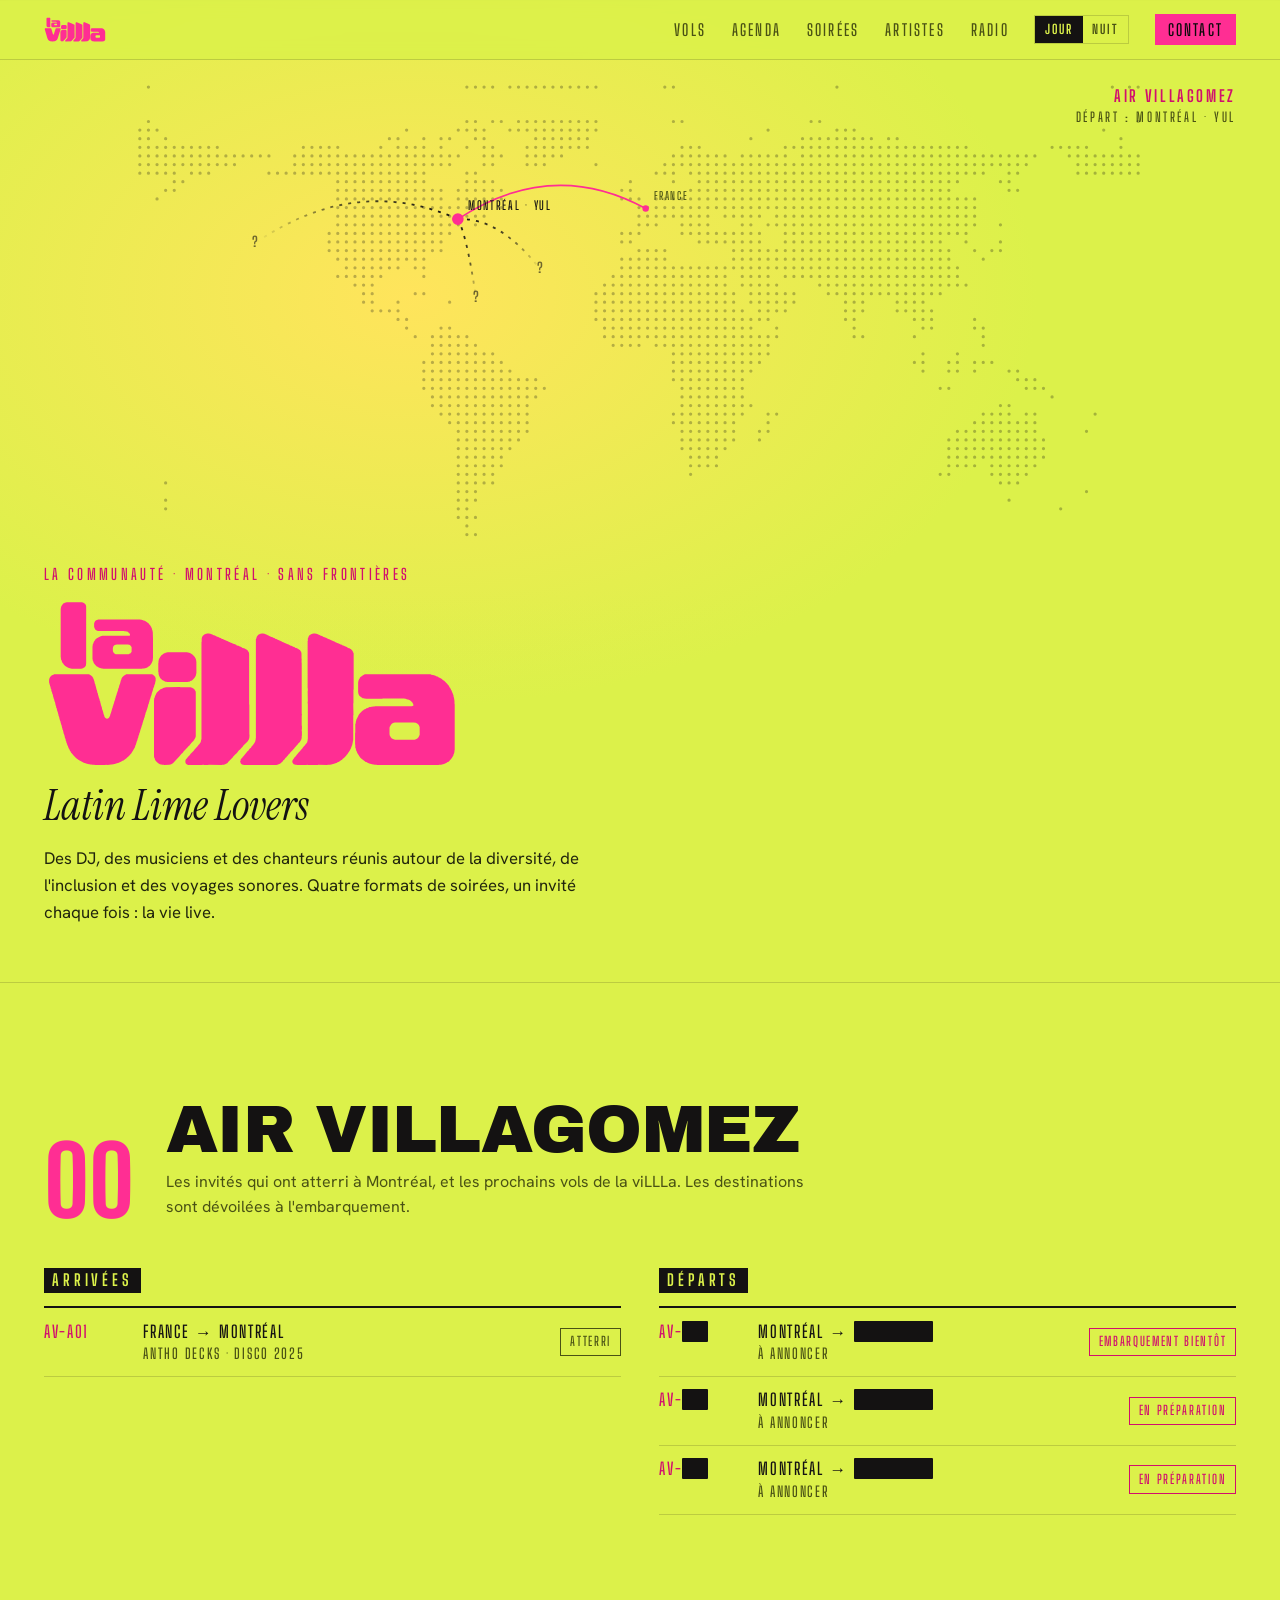
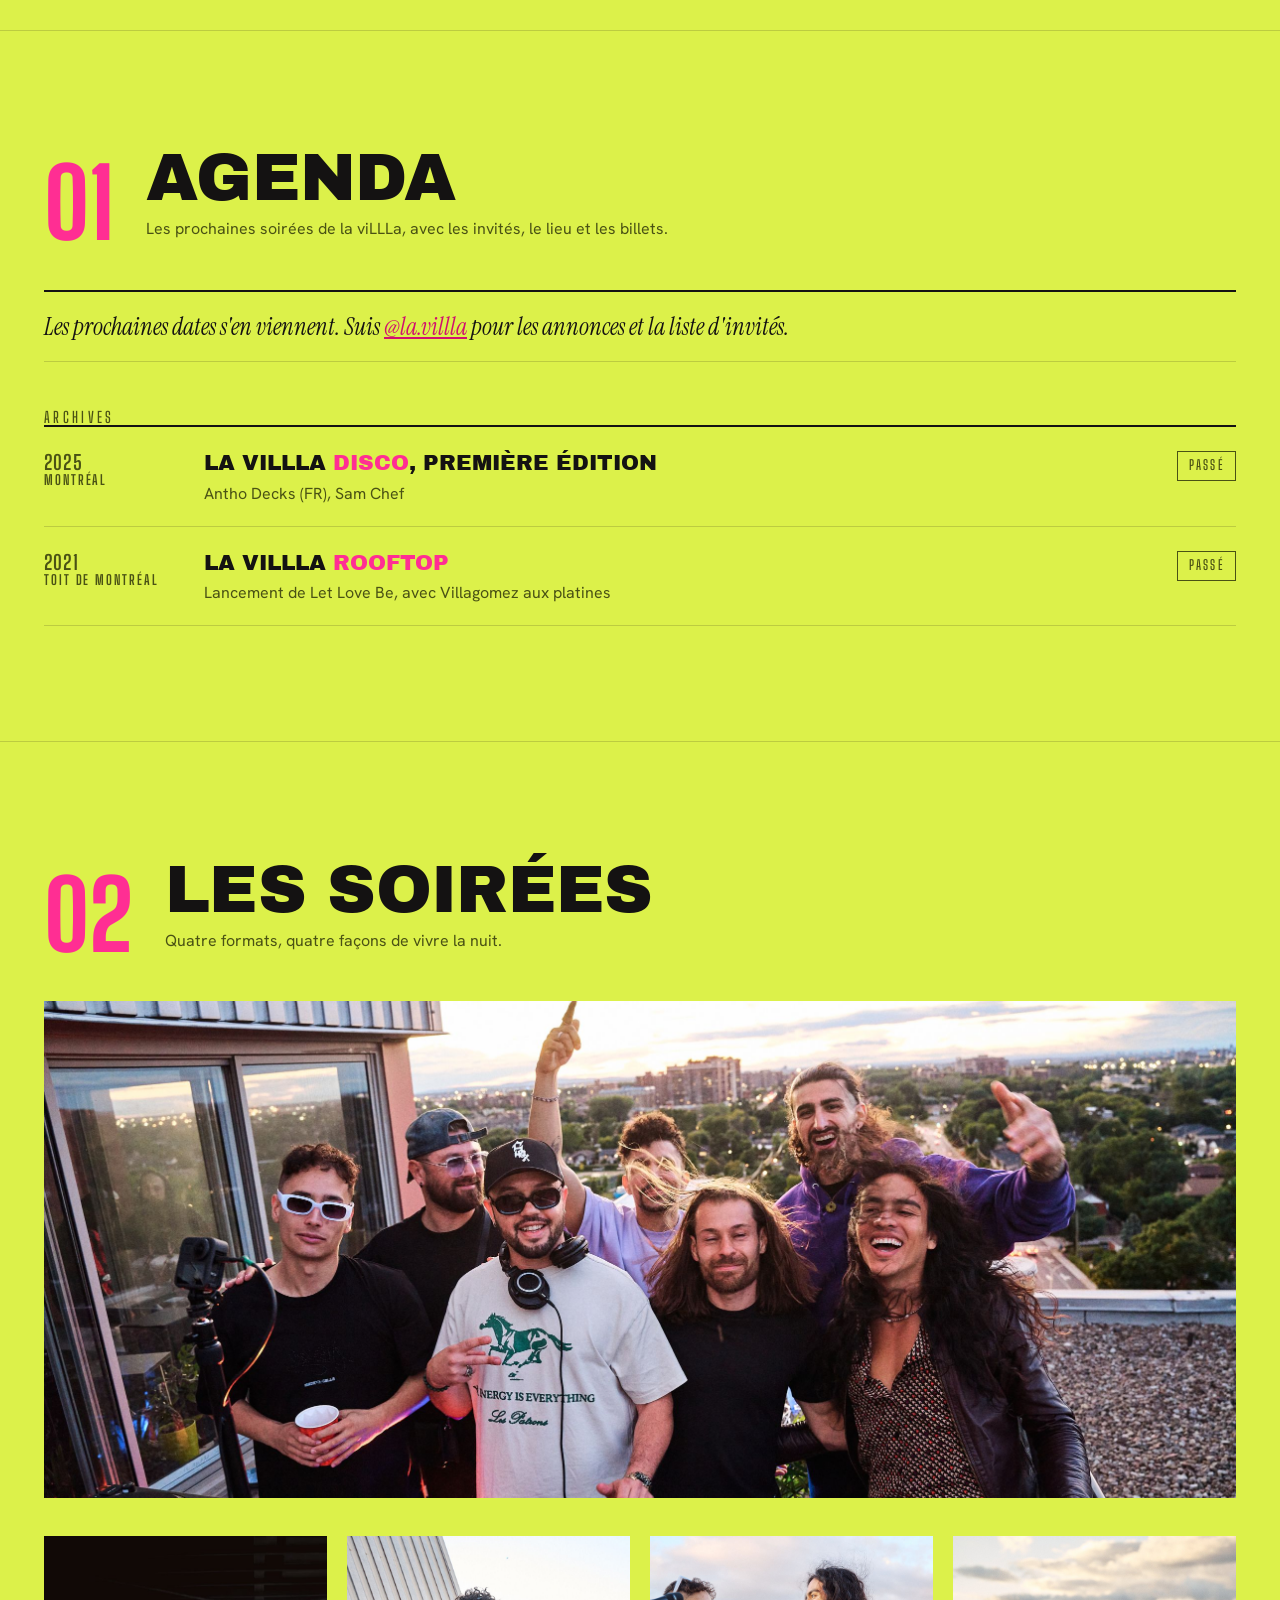
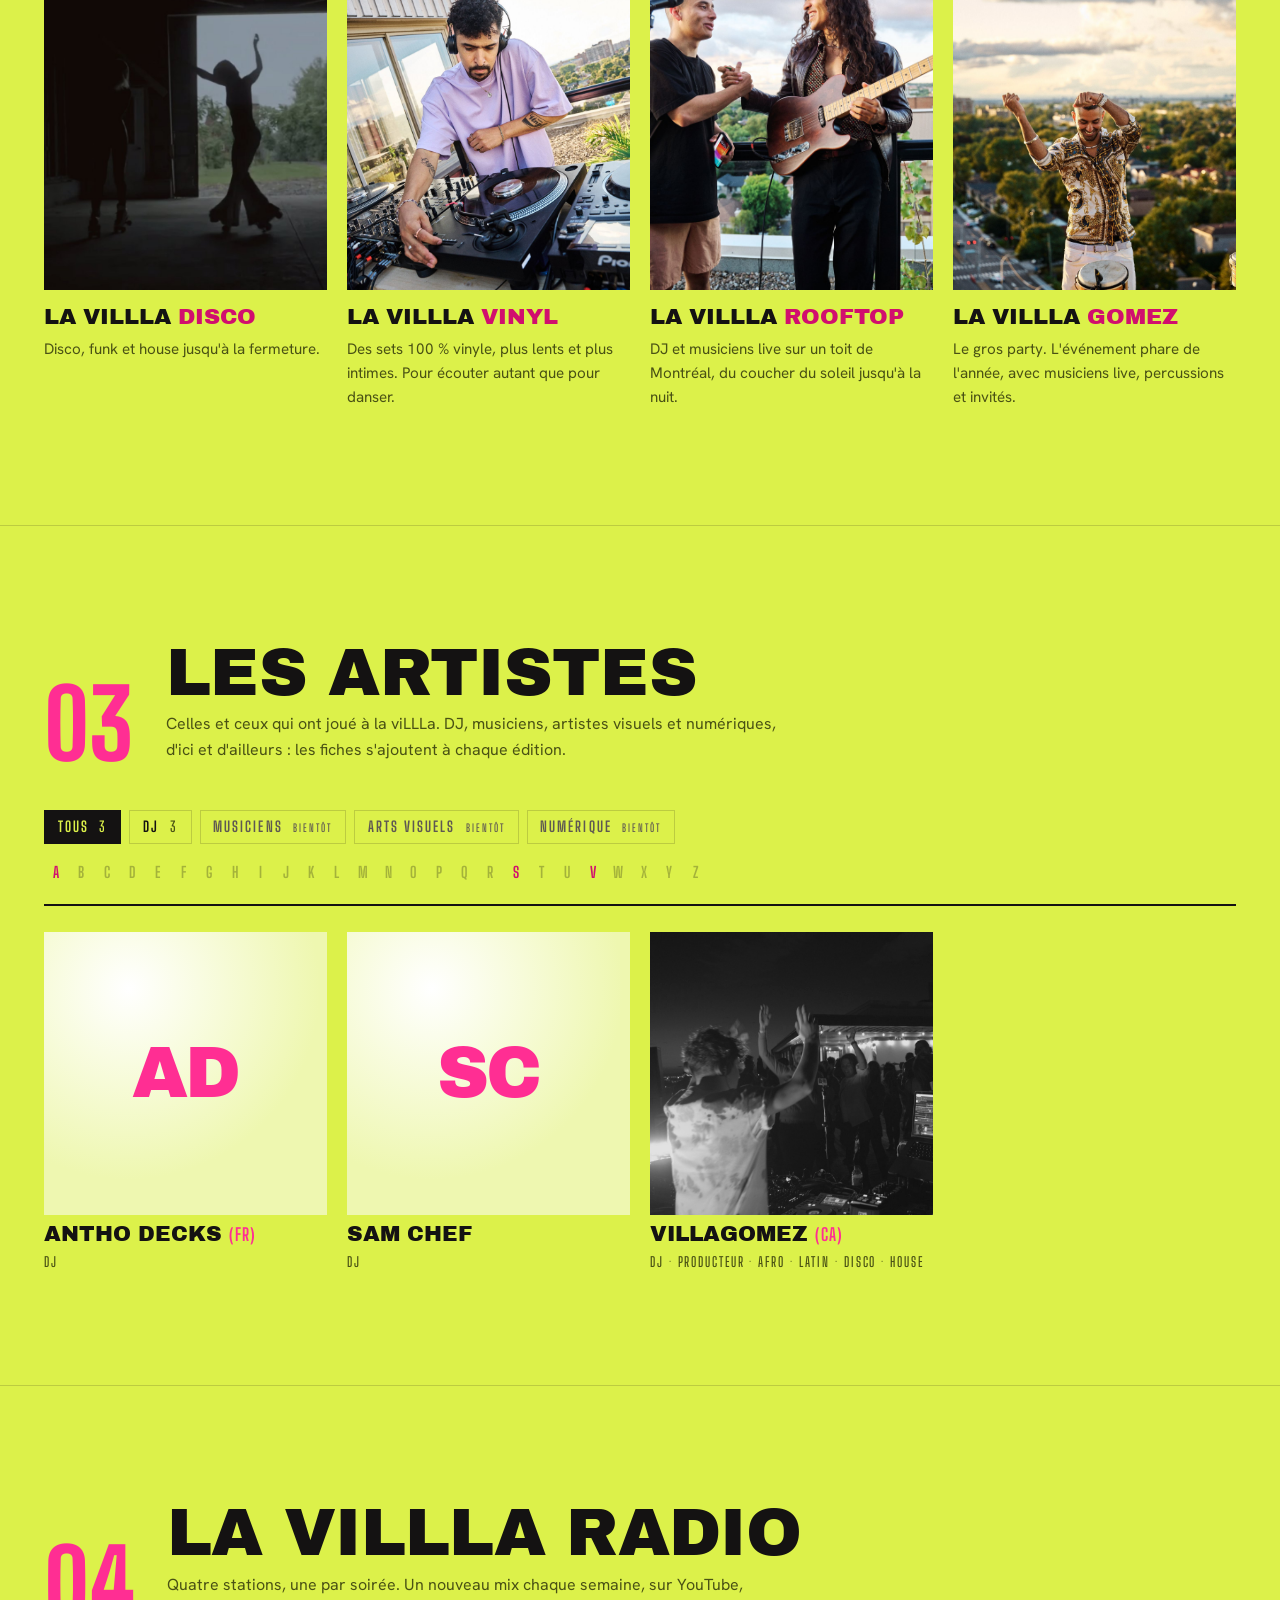
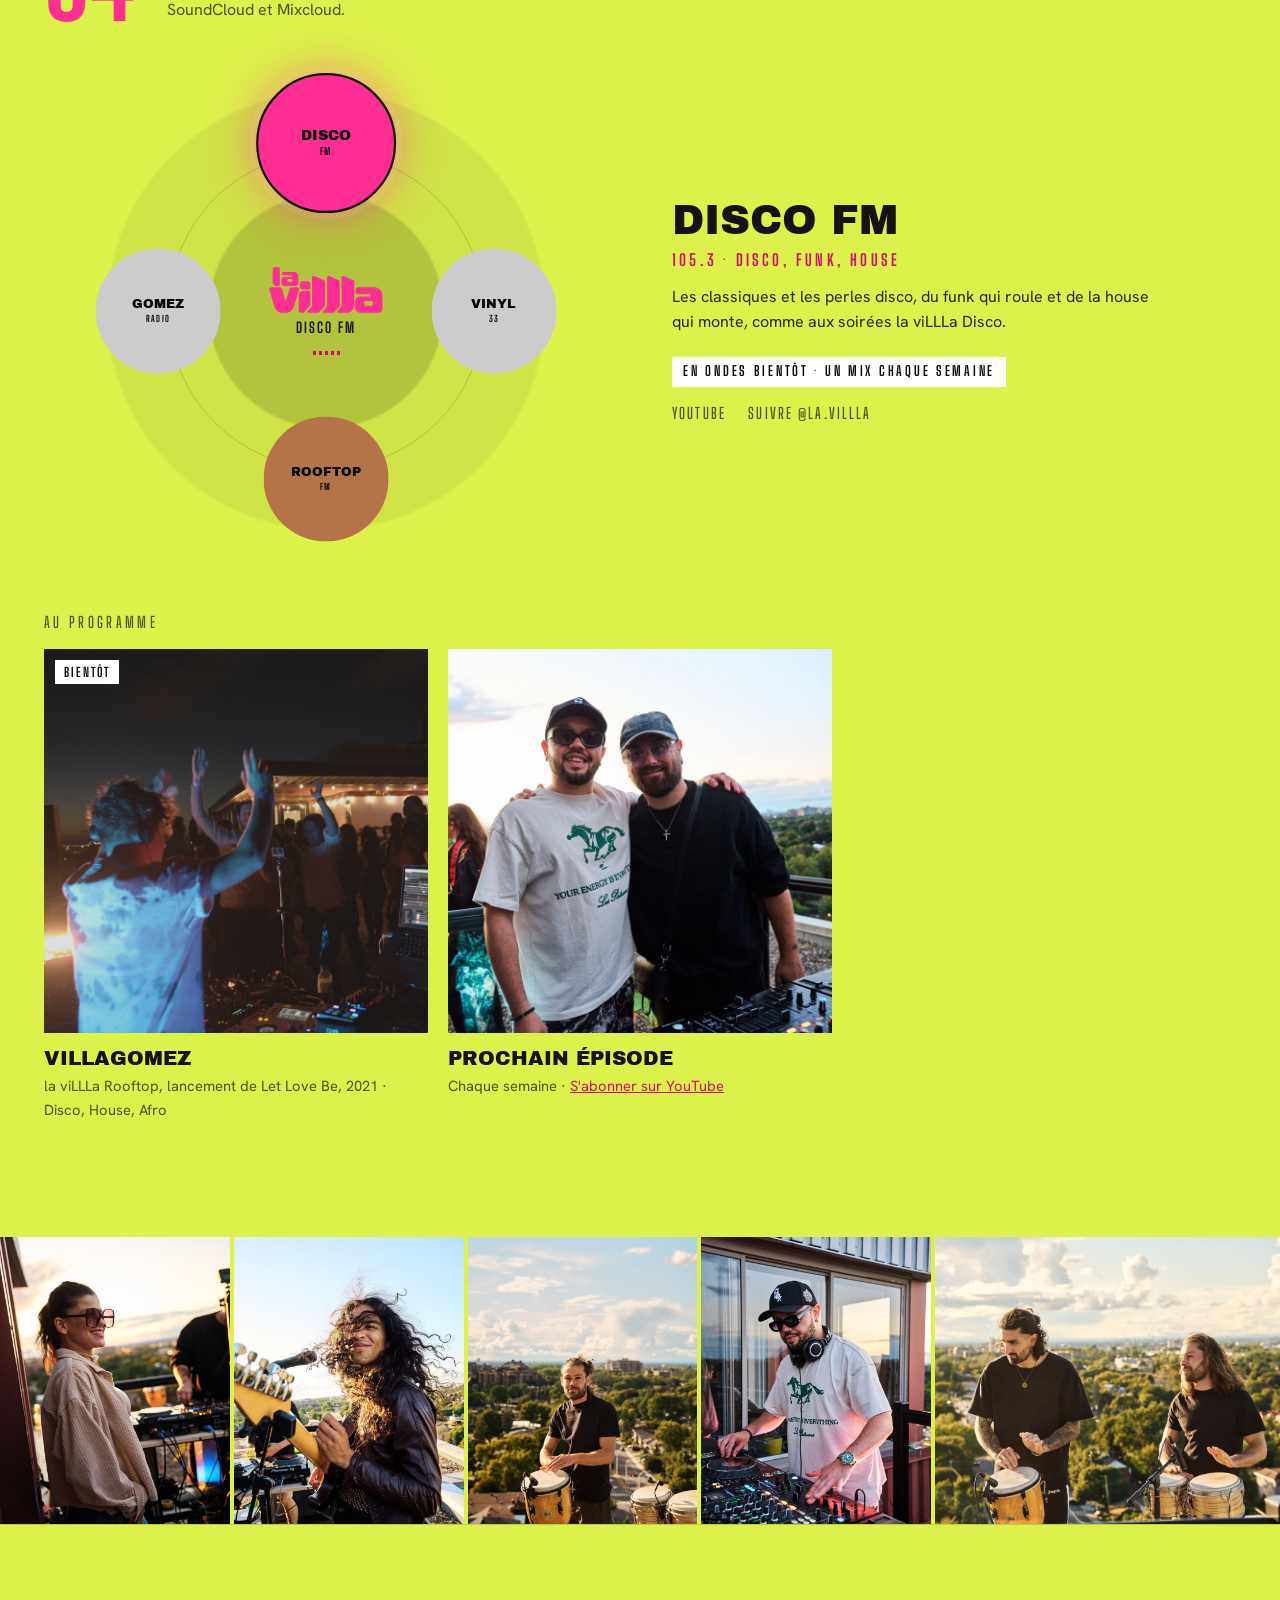
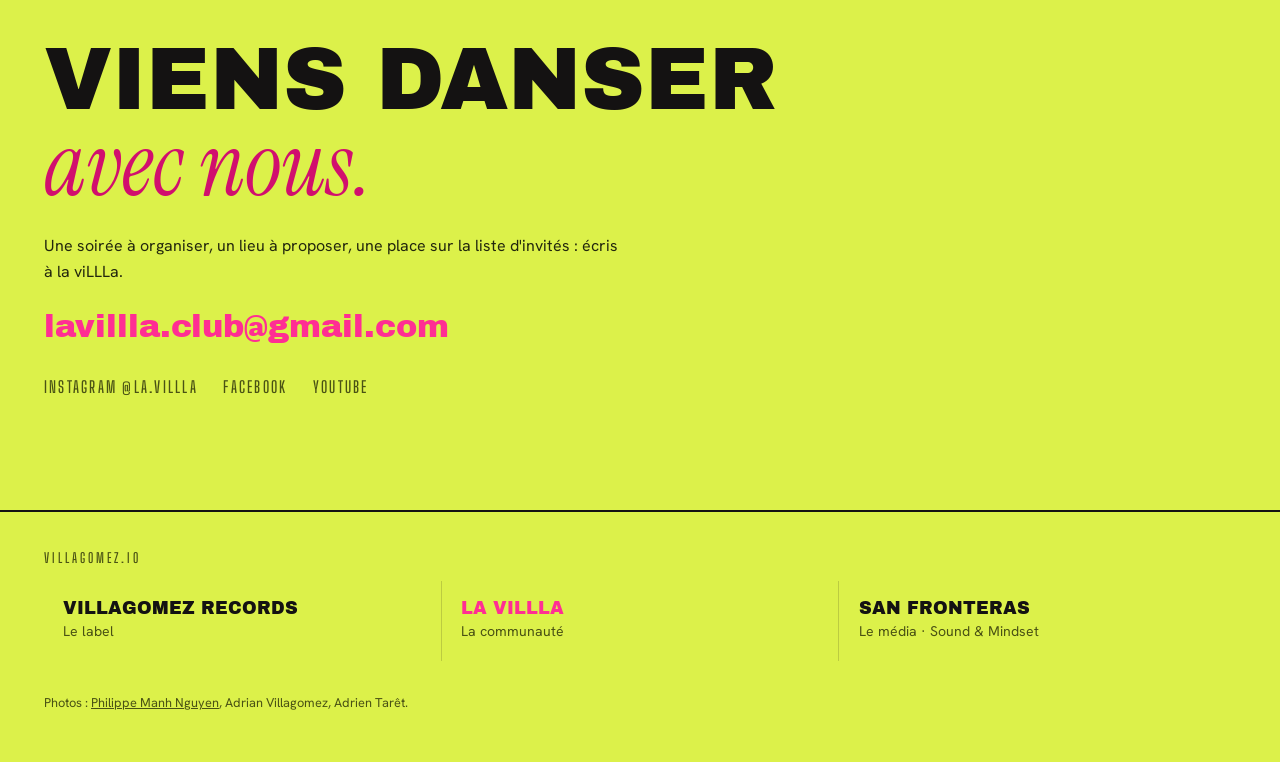
==== commit 78c345dc: "la viLLLa : mode jour façon Piknic (lime, soleil, rose) et mode nuit, bascule Jour/Nuit; retire l'ap" ====
--- a/lavillla/index.html
+++ b/lavillla/index.html
@@ -15,6 +15,7 @@
   <meta name="theme-color" content="#0b0a0a">
   <link rel="icon" href="/favicon.svg" type="image/svg+xml">
   <link rel="preload" href="/fonts/archivo-black.woff2" as="font" type="font/woff2" crossorigin>
+  <script>(function(){var t=null;try{t=sessionStorage.getItem('lv-mode');}catch(e){}var h=new Date().getHours();var nuit=t?t==='nuit':(h>=18||h<6);if(!nuit){document.documentElement.classList.add('jour');}})();</script>
   <style>
     @font-face { font-family: "Archivo Black"; src: url("/fonts/archivo-black.woff2") format("woff2"); font-display: swap; }
     @font-face { font-family: "Big Shoulders"; src: url("/fonts/big-shoulders-display.woff2") format("woff2"); font-weight: 100 900; font-display: swap; }
@@ -29,6 +30,18 @@
       --line: #2a2626;
       --rose: #ff2e93;
       --lime: #c6dd36;
+      --lime-bg: #c6dd36;
+      --on-accent: #0b0a0a;
+      --soft: #d6cfc6;
+      --tile-a: #4a1430;
+      --tile-b: #120f0f;
+      --dots: rgba(244,239,232,.22);
+      --arc: #c6dd36;
+      --wheel: rgba(255,255,255,.04);
+      --st2: #f4efe8;
+      --off: #3d3833;
+      --top-bg: rgba(11,10,10,.82);
+      --sky: #2a0d1d;
       --head: "Archivo Black", "Arial Black", sans-serif;
       --meta: "Big Shoulders", "Arial Narrow", sans-serif;
       --body: "Hanken Grotesk", system-ui, sans-serif;
@@ -36,6 +49,27 @@
       --gutter: clamp(1rem, 4vw, 2.75rem);
       --section: clamp(4rem, 9vw, 7.5rem);
     }
+    /* Jour : l'esprit Piknic, Latin Lime Lovers en plein soleil */
+    :root.jour {
+      --night: #dcf14a;
+      --night-2: #d0e63f;
+      --white: #141212;
+      --dim: #4a5214;
+      --line: rgba(20,18,18,.16);
+      --lime: #d10f6e;
+      --lime-bg: #ffffff;
+      --soft: #22260d;
+      --tile-a: #ffffff;
+      --tile-b: #eef7b0;
+      --dots: rgba(20,18,18,.28);
+      --arc: #141212;
+      --wheel: rgba(20,18,18,.06);
+      --st2: #ffffff;
+      --off: rgba(20,18,18,.28);
+      --top-bg: rgba(220,241,74,.9);
+      --sky: #ffe45c;
+    }
+    body { transition: background .4s, color .4s; }
     *, *::before, *::after { box-sizing: border-box; }
     html { scroll-behavior: smooth; scroll-padding-top: 4.5rem; }
     @media (prefers-reduced-motion: reduce) { html { scroll-behavior: auto; } }
@@ -46,26 +80,26 @@
     .wrap { width: 100%; max-width: 88rem; margin-inline: auto; padding-inline: var(--gutter); }
 
     /* Barre du haut */
-    .top { position: fixed; inset: 0 0 auto; z-index: 20; display: flex; align-items: center; justify-content: space-between; gap: 1rem; padding: .9rem var(--gutter); background: linear-gradient(var(--night), rgba(11,10,10,.82)); border-bottom: 1px solid var(--line); backdrop-filter: blur(8px); }
+    .top { position: fixed; inset: 0 0 auto; z-index: 20; display: flex; align-items: center; justify-content: space-between; gap: 1rem; padding: .9rem var(--gutter); background: var(--top-bg); border-bottom: 1px solid var(--line); backdrop-filter: blur(8px); }
     .top__logo img { height: 1.6rem; width: auto; }
     .top nav { display: flex; gap: clamp(.9rem, 2vw, 1.8rem); font: 600 1rem/1 var(--meta); letter-spacing: .14em; text-transform: uppercase; }
     .top nav a { text-decoration: none; color: var(--dim); }
     .top nav a:hover { color: var(--lime); }
-    .top nav .top__cta { color: var(--night); background: var(--rose); padding: .45rem .8rem; }
-    .top nav .top__cta:hover { color: var(--night); background: var(--lime); }
+    .top nav .top__cta { color: var(--on-accent); background: var(--rose); padding: .45rem .8rem; }
+    .top nav .top__cta:hover { color: var(--on-accent); background: var(--lime-bg); }
     @media (max-width: 760px) { .top nav a:not(.top__cta) { display: none; } }
 
     /* Une */
     .hero { position: relative; min-height: 100svh; display: grid; align-items: end; padding: 7rem 0 clamp(2rem, 5vw, 3.5rem); overflow: hidden; }
     .hero__bg { position: absolute; inset: 0; background: radial-gradient(120% 80% at 70% 30%, #3a1027, var(--night) 70%); }
     .hero__bg img { width: 100%; height: 100%; object-fit: cover; filter: saturate(1.08) contrast(1.05); }
-    .hero__bg::after { content: ""; position: absolute; inset: 0; background: linear-gradient(180deg, rgba(11,10,10,.25) 0%, rgba(11,10,10,.15) 35%, rgba(11,10,10,.92) 82%, var(--night) 100%); }
+    .hero__bg::after { content: ""; position: absolute; inset: 0; background: linear-gradient(180deg, transparent 0%, transparent 60%, var(--night) 100%); }
     .hero .wrap { position: relative; }
     .kicker { font: 600 .95rem/1 var(--meta); letter-spacing: .22em; text-transform: uppercase; color: var(--lime); margin: 0 0 1.4rem; }
     .hero h1 { margin: 0; line-height: 0; }
     .hero h1 img { width: min(44rem, 82vw); height: auto; }
     .hero__slogan { margin: 1.4rem 0 0; font: italic 400 clamp(1.6rem, 3.4vw, 2.6rem)/1.1 var(--serif); }
-    .hero__lede { max-width: 34rem; margin: 1rem 0 0; color: #d6cfc6; font-size: 1.05rem; }
+    .hero__lede { max-width: 34rem; margin: 1rem 0 0; color: var(--soft); font-size: 1.05rem; }
     .hero__credit { position: absolute; right: var(--gutter); bottom: 1rem; margin: 0; font-size: .72rem; color: var(--dim); }
     .hero__credit a { text-decoration: none; }
 
@@ -98,7 +132,7 @@
 
     /* Formats de soirées */
     .formats { display: grid; grid-template-columns: repeat(4, 1fr); gap: clamp(.75rem, 1.6vw, 1.25rem); }
-    .format figure { margin: 0 0 1rem; aspect-ratio: 4 / 5; overflow: hidden; background: linear-gradient(160deg, #2b0f1e, #11100f); }
+    .format figure { margin: 0 0 1rem; aspect-ratio: 4 / 5; overflow: hidden; background: radial-gradient(90% 90% at 30% 20%, var(--tile-a), var(--tile-b) 75%); }
     .format figure img { width: 100%; height: 100%; object-fit: cover; transition: transform .6s ease; }
     .format:hover figure img { transform: scale(1.04); }
     .format h3 { margin: 0; font: 400 1.4rem/1 var(--head); text-transform: uppercase; }
@@ -109,14 +143,14 @@
     /* Artistes, façon ADE */
     .artists { display: grid; grid-template-columns: repeat(4, 1fr); gap: 1px; background: var(--line); border: 1px solid var(--line); }
     .artist { background: var(--night); padding: 1.4rem; display: flex; flex-direction: column; gap: .35rem; min-height: 14rem; }
-    .artist figure { margin: -1.4rem -1.4rem 1rem; aspect-ratio: 1; overflow: hidden; background: linear-gradient(140deg, #1d1a1a, #2b0f1e); }
+    .artist figure { margin: -1.4rem -1.4rem 1rem; aspect-ratio: 1; overflow: hidden; background: radial-gradient(90% 90% at 30% 20%, var(--tile-a), var(--tile-b) 75%); }
     .artist figure img { width: 100%; height: 100%; object-fit: cover; filter: grayscale(1) contrast(1.05); transition: filter .4s; }
     .artist:hover figure img { filter: none; }
     .artist__role { font: 600 .82rem/1 var(--meta); letter-spacing: .18em; text-transform: uppercase; color: var(--rose); }
     .artist h3 { margin: 0; font: 400 1.45rem/1.05 var(--head); text-transform: uppercase; }
     .artist__from { margin: 0; color: var(--dim); font-size: .92rem; }
     .artist__played { margin: auto 0 0; padding-top: .9rem; border-top: 1px solid var(--line); font-size: .85rem; color: var(--dim); }
-    .artist__init { margin: -1.4rem -1.4rem 1rem; aspect-ratio: 1; display: grid; place-items: center; background: radial-gradient(90% 90% at 30% 20%, #4a1430, #120f0f 75%); font: 400 clamp(3rem, 7vw, 5rem)/1 var(--head); color: var(--rose); letter-spacing: -.04em; }
+    .artist__init { margin: -1.4rem -1.4rem 1rem; aspect-ratio: 1; display: grid; place-items: center; background: radial-gradient(90% 90% at 30% 20%, var(--tile-a), var(--tile-b) 75%); font: 400 clamp(3rem, 7vw, 5rem)/1 var(--head); color: var(--rose); letter-spacing: -.04em; }
     .artist--call { grid-column: 1 / -1; min-height: 0; background: var(--rose); color: var(--night); display: grid; grid-template-columns: 1fr 1.4fr auto; align-items: center; gap: 1rem 2rem; }
     @media (max-width: 760px) { .artist--call { grid-template-columns: 1fr; } }
     .artist--call h3 { font-size: 1.35rem; }
@@ -128,9 +162,9 @@
     /* Sets */
     .sets { list-style: none; margin: 0; padding: 0; display: grid; grid-template-columns: repeat(3, 1fr); gap: clamp(.75rem, 1.6vw, 1.25rem); }
     .set { position: relative; }
-    .set figure { margin: 0 0 .9rem; aspect-ratio: 1; overflow: hidden; background: linear-gradient(140deg, #1d1a1a, #2b0f1e); }
+    .set figure { margin: 0 0 .9rem; aspect-ratio: 1; overflow: hidden; background: radial-gradient(90% 90% at 30% 20%, var(--tile-a), var(--tile-b) 75%); }
     .set figure img { width: 100%; height: 100%; object-fit: cover; }
-    .set__badge { position: absolute; top: .7rem; left: .7rem; background: var(--lime); color: var(--night); font: 700 .8rem/1 var(--meta); letter-spacing: .16em; text-transform: uppercase; padding: .35rem .55rem; }
+    .set__badge { position: absolute; top: .7rem; left: .7rem; background: var(--lime-bg); color: var(--on-accent); font: 700 .8rem/1 var(--meta); letter-spacing: .16em; text-transform: uppercase; padding: .35rem .55rem; }
     .set h3 { margin: 0; font: 400 1.25rem/1.1 var(--head); text-transform: uppercase; }
     .set p { margin: .3rem 0 0; color: var(--dim); font-size: .92rem; }
     .set a { color: var(--lime); }
@@ -146,7 +180,7 @@
     /* Contact */
     .contact h2 { margin: 0; font: 400 clamp(2.2rem, 7vw, 5.5rem)/.92 var(--head); text-transform: uppercase; }
     .contact h2 em { font: italic 400 1em/1 var(--serif); text-transform: none; color: var(--lime); }
-    .contact__lede { max-width: 36rem; color: #d6cfc6; margin: 1.5rem 0; }
+    .contact__lede { max-width: 36rem; color: var(--soft); margin: 1.5rem 0; }
     .contact__mail { font: 400 clamp(1.2rem, 3vw, 2rem)/1.2 var(--head); color: var(--rose); text-decoration: none; word-break: break-all; }
     .contact__mail:hover { color: var(--lime); }
     .socials { list-style: none; display: flex; flex-wrap: wrap; gap: .6rem 1.6rem; margin: 2rem 0 0; padding: 0; font: 600 1rem/1 var(--meta); letter-spacing: .14em; text-transform: uppercase; }
@@ -167,15 +201,15 @@
 
     /* Air Villagomez : la carte d'ouverture */
     .hero { align-items: stretch; grid-template-rows: 1fr auto; padding-top: 5rem; }
-    .hero__bg { background: radial-gradient(70% 60% at 32% 30%, #2a0d1d 0%, var(--night) 70%); }
+    .hero__bg { background: radial-gradient(70% 60% at 32% 30%, var(--sky) 0%, var(--night) 70%); }
     .hero__map { position: relative; display: flex; align-items: center; justify-content: center; min-height: 0; }
     .atlas { width: 100%; max-width: 78rem; height: auto; max-height: 54svh; display: block; overflow: visible; flex-shrink: 0; }
-    .atlas__land { fill: none; stroke: rgba(244,239,232,.22); stroke-width: 3.2; stroke-linecap: round; }
+    .atlas__land { fill: none; stroke: var(--dots); stroke-width: 3.2; stroke-linecap: round; }
     .atlas__arr { fill: none; stroke: var(--rose); stroke-width: 1.6; }
     .atlas__city { fill: var(--rose); }
     .atlas__dep { fill: none; stroke-width: 1.8; stroke-dasharray: 3 6; animation: flow 1.6s linear infinite; }
     @keyframes flow { to { stroke-dashoffset: -18; } }
-    .atlas__q { font: 700 14px var(--meta); fill: rgba(198,221,54,.55); animation: blink 2.4s ease-in-out infinite; }
+    .atlas__q { font: 700 14px var(--meta); fill: var(--arc); fill-opacity: .6; animation: blink 2.4s ease-in-out infinite; }
     @keyframes blink { 50% { fill-opacity: .25; } }
     .atlas__hq { fill: var(--lime); }
     .atlas__ping { fill: none; stroke: var(--lime); stroke-width: 1.5; transform-origin: center; transform-box: fill-box; animation: ping 2.4s ease-out infinite; }
@@ -212,15 +246,15 @@
 
     /* la viLLLa Radio, façon GTA */
     .radio { display: grid; grid-template-columns: minmax(0, 1fr) minmax(0, 1fr); gap: clamp(2rem, 5vw, 4rem); align-items: center; }
-    .wheel { position: relative; width: min(30rem, 100%); aspect-ratio: 1; margin-inline: auto; border-radius: 50%; background: radial-gradient(circle, rgba(11,10,10,.2) 34%, rgba(255,255,255,.04) 35%, rgba(255,255,255,.04) 64%, transparent 65%); }
+    .wheel { position: relative; width: min(30rem, 100%); aspect-ratio: 1; margin-inline: auto; border-radius: 50%; background: radial-gradient(circle, rgba(11,10,10,.2) 34%, var(--wheel) 35%, var(--wheel) 64%, transparent 65%); }
     .wheel::before { content: ""; position: absolute; inset: 17%; border-radius: 50%; border: 1px solid var(--line); }
-    .st-btn { position: absolute; width: 26%; aspect-ratio: 1; border-radius: 50%; border: 2px solid transparent; transform: translate(-50%, -50%); cursor: pointer; display: flex; flex-direction: column; align-items: center; justify-content: center; text-align: center; padding: .4rem; font: 400 clamp(.62rem, 1.6vw, .8rem)/1 var(--head); text-transform: uppercase; color: var(--night); transition: transform .25s, box-shadow .25s, border-color .25s, filter .25s; filter: saturate(.7) brightness(.8); }
+    .st-btn { position: absolute; width: 26%; aspect-ratio: 1; border-radius: 50%; border: 2px solid transparent; transform: translate(-50%, -50%); cursor: pointer; display: flex; flex-direction: column; align-items: center; justify-content: center; text-align: center; padding: .4rem; font: 400 clamp(.62rem, 1.6vw, .8rem)/1 var(--head); text-transform: uppercase; color: var(--on-accent); transition: transform .25s, box-shadow .25s, border-color .25s, filter .25s; filter: saturate(.7) brightness(.8); }
     .st-btn small { display: block; margin-top: .25rem; font: 700 .7em/1 var(--meta); letter-spacing: .14em; }
     .st-btn:hover, .st-btn[aria-pressed="true"] { transform: translate(-50%, -50%) scale(1.12); filter: none; border-color: var(--white); box-shadow: 0 0 0 6px rgba(244,239,232,.08), 0 0 40px var(--glow); }
     .st-btn:nth-of-type(1) { top: 15%; left: 50%; background: var(--rose); --glow: rgba(255,46,147,.55); }
-    .st-btn:nth-of-type(2) { top: 50%; left: 85%; background: #f4efe8; --glow: rgba(244,239,232,.4); }
+    .st-btn:nth-of-type(2) { top: 50%; left: 85%; background: var(--st2); --glow: rgba(244,239,232,.4); }
     .st-btn:nth-of-type(3) { top: 85%; left: 50%; background: #ff8a3d; --glow: rgba(255,138,61,.5); }
-    .st-btn:nth-of-type(4) { top: 50%; left: 15%; background: var(--lime); --glow: rgba(198,221,54,.5); }
+    .st-btn:nth-of-type(4) { top: 50%; left: 15%; background: var(--lime-bg); --glow: rgba(198,221,54,.5); }
     .wheel__core { position: absolute; inset: 31%; border-radius: 50%; display: grid; place-content: center; text-align: center; gap: .35rem; padding: .5rem; }
     .wheel__core img { width: 70%; margin: 0 auto; height: auto; }
     .wheel__now { font: 700 clamp(.7rem, 1.8vw, .9rem)/1.1 var(--meta); letter-spacing: .14em; text-transform: uppercase; }
@@ -231,8 +265,8 @@
     @media (prefers-reduced-motion: reduce) { .wheel__eq i { animation: none; height: 60%; } }
     .radio__info h3 { margin: 0; font: 400 clamp(1.6rem, 3.6vw, 2.6rem)/1 var(--head); text-transform: uppercase; }
     .radio__freq { margin: .6rem 0 0; font: 700 1rem/1 var(--meta); letter-spacing: .2em; text-transform: uppercase; color: var(--lime); }
-    .radio__desc { color: #d6cfc6; margin: 1rem 0 0; max-width: 30rem; }
-    .radio__air { display: inline-block; margin-top: 1.4rem; font: 700 .85rem/1 var(--meta); letter-spacing: .2em; text-transform: uppercase; color: var(--night); background: var(--lime); padding: .5rem .7rem; }
+    .radio__desc { color: var(--soft); margin: 1rem 0 0; max-width: 30rem; }
+    .radio__air { display: inline-block; margin-top: 1.4rem; font: 700 .85rem/1 var(--meta); letter-spacing: .2em; text-transform: uppercase; color: var(--on-accent); background: var(--lime-bg); padding: .5rem .7rem; }
     .radio__links { margin: 1.2rem 0 0; display: flex; flex-wrap: wrap; gap: .5rem 1.4rem; font: 600 .95rem/1 var(--meta); letter-spacing: .14em; text-transform: uppercase; }
     .radio__links a { color: var(--dim); text-decoration: none; } .radio__links a:hover { color: var(--lime); }
     .prog { margin-top: clamp(2.5rem, 5vw, 4rem); }
@@ -254,29 +288,29 @@
     .az { display: flex; flex-wrap: wrap; gap: .15rem; font: 700 .95rem/1 var(--meta); }
     .az a, .az span { width: 1.45rem; text-align: center; padding: .3rem 0; }
     .az a { color: var(--lime); text-decoration: none; }
-    .az a:hover { background: var(--lime); color: var(--night); }
-    .az span { color: #3d3833; }
+    .az a:hover { background: var(--lime-bg); color: var(--on-accent); }
+    .az span { color: var(--off); }
     .agrid { list-style: none; margin: 0; padding: 0; display: grid; grid-template-columns: repeat(auto-fill, minmax(15rem, 1fr)); gap: clamp(1rem, 2vw, 1.6rem) clamp(.75rem, 1.6vw, 1.25rem); }
     .agrid li[hidden] { display: none; }
     .ac { all: unset; box-sizing: border-box; display: flex; flex-direction: column; gap: .5rem; width: 100%; cursor: pointer; }
     .ac:focus-visible { outline: 2px solid var(--lime); outline-offset: 4px; }
-    .ac__img { display: block; aspect-ratio: 1; overflow: hidden; background: radial-gradient(90% 90% at 30% 20%, #4a1430, #120f0f 75%); }
+    .ac__img { display: block; aspect-ratio: 1; overflow: hidden; background: radial-gradient(90% 90% at 30% 20%, var(--tile-a), var(--tile-b) 75%); }
     .ac__img img { width: 100%; height: 100%; object-fit: cover; filter: grayscale(1) contrast(1.05); transition: filter .4s, transform .6s; }
     .ac:hover .ac__img img, .ac:focus-visible .ac__img img { filter: none; transform: scale(1.04); }
     .ac__img--init { display: grid; place-items: center; font: 400 clamp(3rem, 6vw, 4.5rem)/1 var(--head); color: var(--rose); letter-spacing: -.04em; }
     .ac__name { font: 400 1.35rem/1.05 var(--head); text-transform: uppercase; }
     .cc { font-family: var(--meta); font-weight: 700; font-size: .8em; letter-spacing: .06em; color: var(--rose); }
     .ac__tags { font: 600 .85rem/1.2 var(--meta); letter-spacing: .14em; text-transform: uppercase; color: var(--dim); }
-    .agrid__call a { box-sizing: border-box; display: flex; flex-direction: column; justify-content: space-between; gap: 1rem; width: 100%; aspect-ratio: 1; padding: 1.3rem; background: var(--rose); color: var(--night); text-decoration: none; }
+    .agrid__call a { box-sizing: border-box; display: flex; flex-direction: column; justify-content: space-between; gap: 1rem; width: 100%; aspect-ratio: 1; padding: 1.3rem; background: var(--rose); color: var(--on-accent); text-decoration: none; }
     .agrid__call b { font: 400 1.4rem/1.05 var(--head); text-transform: uppercase; }
     .agrid__call em { font: 700 1rem/1 var(--meta); font-style: normal; letter-spacing: .14em; text-transform: uppercase; }
-    .agrid__call a:hover { background: var(--lime); }
+    .agrid__call a:hover { background: var(--lime-bg); }
 
     /* Fiche d'artiste */
     .ad { padding: 0; border: 0; background: var(--night); color: var(--white); width: min(64rem, 94vw); max-height: 90svh; }
     .ad::backdrop { background: rgba(5,4,4,.82); backdrop-filter: blur(4px); }
     .ad__in { display: grid; grid-template-columns: 1fr 1.15fr; min-height: 100%; }
-    .ad__img { background: radial-gradient(90% 90% at 30% 20%, #4a1430, #120f0f 75%); display: grid; place-items: center; min-height: 20rem; overflow: hidden; }
+    .ad__img { background: radial-gradient(90% 90% at 30% 20%, var(--tile-a), var(--tile-b) 75%); display: grid; place-items: center; min-height: 20rem; overflow: hidden; }
     .ad__img img { width: 100%; height: 100%; object-fit: cover; }
     .ad__img span { font: 400 clamp(5rem, 12vw, 9rem)/1 var(--head); color: var(--rose); }
     .ad__txt { position: relative; padding: clamp(1.4rem, 3vw, 2.4rem); overflow-y: auto; }
@@ -290,7 +324,7 @@
     .ad__meta div { display: grid; grid-template-columns: 7rem 1fr; gap: 1rem; padding: .5rem 0; border-top: 1px solid var(--line); }
     .ad__meta dt { font: 600 .82rem/1.4 var(--meta); letter-spacing: .16em; text-transform: uppercase; color: var(--dim); }
     .ad__meta dd { margin: 0; }
-    .ad__bio { margin: 1.4rem 0 0; color: #d6cfc6; }
+    .ad__bio { margin: 1.4rem 0 0; color: var(--soft); }
     .ad__bio--soon { color: var(--dim); font: italic 400 1.2rem/1.3 var(--serif); }
     .ad h4 { margin: 1.8rem 0 .6rem; font: 700 .9rem/1 var(--meta); letter-spacing: .22em; text-transform: uppercase; }
     .ap { list-style: none; margin: 0; padding: 0; border-top: 2px solid var(--white); }
@@ -301,6 +335,16 @@
     .ad__links { display: flex; flex-wrap: wrap; gap: .5rem 1.4rem; margin: 1.4rem 0 0; font: 700 .95rem/1 var(--meta); letter-spacing: .14em; text-transform: uppercase; }
     .ad__links a { color: var(--rose); text-decoration: none; } .ad__links a:hover { color: var(--lime); }
     @media (max-width: 760px) { .ad__in { grid-template-columns: 1fr; } .ad__img { min-height: 0; aspect-ratio: 4 / 3; } .ap li { grid-template-columns: 3rem 1fr; } .ap__n { grid-column: 2; text-align: left; } }
+
+    /* Bascule jour / nuit */
+    .mode { display: inline-flex; border: 1px solid var(--line); }
+    .mode button { background: none; border: 0; color: var(--dim); font: 700 .8rem/1 var(--meta); letter-spacing: .16em; text-transform: uppercase; padding: .45rem .6rem; cursor: pointer; }
+    .mode button[aria-pressed="true"] { background: var(--white); color: var(--night); }
+    .top nav { align-items: center; }
+    @media (max-width: 760px) { .top nav .mode { display: inline-flex; } }
+    :root.jour .ad::backdrop { background: rgba(20,18,18,.55); }
+    :root.jour .atlas__ping { stroke: var(--rose); }
+    :root.jour .atlas__hq { fill: var(--rose); }
   </style>
 </head>
 <body>
@@ -313,6 +357,7 @@
       <a href="#soirees">Soirées</a>
       <a href="#artistes">Artistes</a>
       <a href="#radio">Radio</a>
+      <span class="mode" role="group" aria-label="Jour ou nuit"><button type="button" data-mode="jour" aria-pressed="false">Jour</button><button type="button" data-mode="nuit" aria-pressed="true">Nuit</button></span>
       <a class="top__cta" href="#contact">Contact</a>
     </nav>
   </header>
@@ -324,9 +369,9 @@
       <div class="hero__map">
 <svg class="atlas" viewBox="0 0 1000 480" role="img" aria-labelledby="atlas-t"><title id="atlas-t">Carte du monde Air Villagomez : Montréal au centre, un invité arrivé de France, et des vols à venir qui partent de Montréal vers des destinations encore secrètes.</title>
 <defs>
-<linearGradient id="fade0" gradientUnits="userSpaceOnUse" x1="320.1" y1="136.4" x2="401" y2="185.2"><stop offset="0" stop-color="#c6dd36"/><stop offset=".55" stop-color="#c6dd36" stop-opacity=".7"/><stop offset="1" stop-color="#c6dd36" stop-opacity="0"/></linearGradient>
-<linearGradient id="fade1" gradientUnits="userSpaceOnUse" x1="320.1" y1="136.4" x2="338.0" y2="214.0"><stop offset="0" stop-color="#c6dd36"/><stop offset=".55" stop-color="#c6dd36" stop-opacity=".7"/><stop offset="1" stop-color="#c6dd36" stop-opacity="0"/></linearGradient>
-<linearGradient id="fade2" gradientUnits="userSpaceOnUse" x1="320.1" y1="136.4" x2="120.1" y2="159.9"><stop offset="0" stop-color="#c6dd36"/><stop offset=".55" stop-color="#c6dd36" stop-opacity=".7"/><stop offset="1" stop-color="#c6dd36" stop-opacity="0"/></linearGradient>
+<linearGradient id="fade0" gradientUnits="userSpaceOnUse" x1="320.1" y1="136.4" x2="401" y2="185.2"><stop offset="0" style="stop-color:var(--arc)"/><stop offset=".55" style="stop-color:var(--arc)" stop-opacity=".7"/><stop offset="1" style="stop-color:var(--arc)" stop-opacity="0"/></linearGradient>
+<linearGradient id="fade1" gradientUnits="userSpaceOnUse" x1="320.1" y1="136.4" x2="338.0" y2="214.0"><stop offset="0" style="stop-color:var(--arc)"/><stop offset=".55" style="stop-color:var(--arc)" stop-opacity=".7"/><stop offset="1" style="stop-color:var(--arc)" stop-opacity="0"/></linearGradient>
+<linearGradient id="fade2" gradientUnits="userSpaceOnUse" x1="320.1" y1="136.4" x2="120.1" y2="159.9"><stop offset="0" style="stop-color:var(--arc)"/><stop offset=".55" style="stop-color:var(--arc)" stop-opacity=".7"/><stop offset="1" style="stop-color:var(--arc)" stop-opacity="0"/></linearGradient>
 </defs>
 <path class="atlas__land" d="M14.5 6.0h0M329.0 6.0h0M337.5 6.0h0M346.0 6.0h0M354.5 6.0h0M371.5 6.0h0M380.0 6.0h0M388.5 6.0h0M397.0 6.0h0M405.5 6.0h0M414.0 6.0h0M422.5 6.0h0M431.0 6.0h0M439.5 6.0h0M448.0 6.0h0M456.5 6.0h0M524.5 6.0h0M533.0 6.0h0M694.5 6.0h0M966.5 6.0h0M983.5 6.0h0M992.0 6.0h0M14.5 40.0h0M329.0 40.0h0M337.5 40.0h0M354.5 40.0h0M363.0 40.0h0M380.0 40.0h0M388.5 40.0h0M397.0 40.0h0M405.5 40.0h0M414.0 40.0h0M422.5 40.0h0M431.0 40.0h0M439.5 40.0h0M448.0 40.0h0M456.5 40.0h0M533.0 40.0h0M541.5 40.0h0M669.0 40.0h0M677.5 40.0h0M992.0 40.0h0M6.0 48.5h0M14.5 48.5h0M23.0 48.5h0M269.5 48.5h0M320.5 48.5h0M329.0 48.5h0M337.5 48.5h0M346.0 48.5h0M371.5 48.5h0M380.0 48.5h0M388.5 48.5h0M397.0 48.5h0M405.5 48.5h0M414.0 48.5h0M422.5 48.5h0M431.0 48.5h0M439.5 48.5h0M448.0 48.5h0M456.5 48.5h0M626.5 48.5h0M694.5 48.5h0M703.0 48.5h0M711.5 48.5h0M958.0 48.5h0M6.0 57.0h0M14.5 57.0h0M31.5 57.0h0M252.5 57.0h0M261.0 57.0h0M286.5 57.0h0M303.5 57.0h0M312.0 57.0h0M337.5 57.0h0M346.0 57.0h0M397.0 57.0h0M405.5 57.0h0M414.0 57.0h0M422.5 57.0h0M431.0 57.0h0M439.5 57.0h0M448.0 57.0h0M609.5 57.0h0M660.5 57.0h0M669.0 57.0h0M677.5 57.0h0M686.0 57.0h0M694.5 57.0h0M703.0 57.0h0M711.5 57.0h0M720.0 57.0h0M728.5 57.0h0M745.5 57.0h0M754.0 57.0h0M975.0 57.0h0M6.0 65.5h0M14.5 65.5h0M23.0 65.5h0M31.5 65.5h0M40.0 65.5h0M48.5 65.5h0M57.0 65.5h0M65.5 65.5h0M74.0 65.5h0M82.5 65.5h0M167.5 65.5h0M176.0 65.5h0M184.5 65.5h0M193.0 65.5h0M201.5 65.5h0M244.0 65.5h0M261.0 65.5h0M269.5 65.5h0M278.0 65.5h0M286.5 65.5h0M303.5 65.5h0M329.0 65.5h0M346.0 65.5h0M354.5 65.5h0M388.5 65.5h0M397.0 65.5h0M405.5 65.5h0M414.0 65.5h0M422.5 65.5h0M431.0 65.5h0M439.5 65.5h0M448.0 65.5h0M541.5 65.5h0M550.0 65.5h0M558.5 65.5h0M643.5 65.5h0M652.0 65.5h0M660.5 65.5h0M669.0 65.5h0M677.5 65.5h0M686.0 65.5h0M694.5 65.5h0M703.0 65.5h0M711.5 65.5h0M720.0 65.5h0M728.5 65.5h0M737.0 65.5h0M745.5 65.5h0M754.0 65.5h0M762.5 65.5h0M771.0 65.5h0M779.5 65.5h0M788.0 65.5h0M796.5 65.5h0M805.0 65.5h0M813.5 65.5h0M822.0 65.5h0M907.0 65.5h0M915.5 65.5h0M924.0 65.5h0M932.5 65.5h0M941.0 65.5h0M975.0 65.5h0M6.0 74.0h0M14.5 74.0h0M23.0 74.0h0M31.5 74.0h0M40.0 74.0h0M48.5 74.0h0M57.0 74.0h0M65.5 74.0h0M74.0 74.0h0M82.5 74.0h0M91.0 74.0h0M99.5 74.0h0M108.0 74.0h0M116.5 74.0h0M125.0 74.0h0M133.5 74.0h0M159.0 74.0h0M167.5 74.0h0M176.0 74.0h0M184.5 74.0h0M193.0 74.0h0M201.5 74.0h0M210.0 74.0h0M218.5 74.0h0M227.0 74.0h0M235.5 74.0h0M244.0 74.0h0M252.5 74.0h0M261.0 74.0h0M269.5 74.0h0M278.0 74.0h0M286.5 74.0h0M295.0 74.0h0M303.5 74.0h0M312.0 74.0h0M320.5 74.0h0M346.0 74.0h0M354.5 74.0h0M363.0 74.0h0M388.5 74.0h0M397.0 74.0h0M405.5 74.0h0M414.0 74.0h0M422.5 74.0h0M533.0 74.0h0M541.5 74.0h0M550.0 74.0h0M558.5 74.0h0M567.0 74.0h0M575.5 74.0h0M584.0 74.0h0M601.0 74.0h0M609.5 74.0h0M618.0 74.0h0M626.5 74.0h0M635.0 74.0h0M643.5 74.0h0M660.5 74.0h0M669.0 74.0h0M677.5 74.0h0M686.0 74.0h0M694.5 74.0h0M703.0 74.0h0M711.5 74.0h0M720.0 74.0h0M728.5 74.0h0M737.0 74.0h0M745.5 74.0h0M754.0 74.0h0M762.5 74.0h0M771.0 74.0h0M779.5 74.0h0M788.0 74.0h0M796.5 74.0h0M805.0 74.0h0M813.5 74.0h0M822.0 74.0h0M830.5 74.0h0M839.0 74.0h0M847.5 74.0h0M856.0 74.0h0M864.5 74.0h0M873.0 74.0h0M881.5 74.0h0M890.0 74.0h0M924.0 74.0h0M932.5 74.0h0M941.0 74.0h0M949.5 74.0h0M958.0 74.0h0M966.5 74.0h0M975.0 74.0h0M983.5 74.0h0M992.0 74.0h0M6.0 82.5h0M14.5 82.5h0M23.0 82.5h0M31.5 82.5h0M40.0 82.5h0M48.5 82.5h0M57.0 82.5h0M65.5 82.5h0M74.0 82.5h0M82.5 82.5h0M91.0 82.5h0M99.5 82.5h0M159.0 82.5h0M167.5 82.5h0M176.0 82.5h0M184.5 82.5h0M193.0 82.5h0M201.5 82.5h0M210.0 82.5h0M218.5 82.5h0M227.0 82.5h0M235.5 82.5h0M244.0 82.5h0M252.5 82.5h0M261.0 82.5h0M269.5 82.5h0M278.0 82.5h0M286.5 82.5h0M295.0 82.5h0M303.5 82.5h0M312.0 82.5h0M346.0 82.5h0M354.5 82.5h0M388.5 82.5h0M397.0 82.5h0M405.5 82.5h0M456.5 82.5h0M524.5 82.5h0M533.0 82.5h0M541.5 82.5h0M550.0 82.5h0M558.5 82.5h0M567.0 82.5h0M575.5 82.5h0M584.0 82.5h0M592.5 82.5h0M601.0 82.5h0M609.5 82.5h0M618.0 82.5h0M626.5 82.5h0M635.0 82.5h0M643.5 82.5h0M652.0 82.5h0M660.5 82.5h0M669.0 82.5h0M677.5 82.5h0M686.0 82.5h0M694.5 82.5h0M703.0 82.5h0M711.5 82.5h0M720.0 82.5h0M728.5 82.5h0M737.0 82.5h0M745.5 82.5h0M754.0 82.5h0M762.5 82.5h0M771.0 82.5h0M779.5 82.5h0M788.0 82.5h0M796.5 82.5h0M805.0 82.5h0M813.5 82.5h0M822.0 82.5h0M830.5 82.5h0M839.0 82.5h0M847.5 82.5h0M856.0 82.5h0M864.5 82.5h0M873.0 82.5h0M881.5 82.5h0M932.5 82.5h0M941.0 82.5h0M949.5 82.5h0M958.0 82.5h0M966.5 82.5h0M975.0 82.5h0M983.5 82.5h0M992.0 82.5h0M6.0 91.0h0M14.5 91.0h0M23.0 91.0h0M31.5 91.0h0M40.0 91.0h0M57.0 91.0h0M65.5 91.0h0M74.0 91.0h0M133.5 91.0h0M142.0 91.0h0M150.5 91.0h0M159.0 91.0h0M167.5 91.0h0M176.0 91.0h0M184.5 91.0h0M193.0 91.0h0M201.5 91.0h0M210.0 91.0h0M218.5 91.0h0M227.0 91.0h0M235.5 91.0h0M244.0 91.0h0M252.5 91.0h0M261.0 91.0h0M269.5 91.0h0M278.0 91.0h0M286.5 91.0h0M329.0 91.0h0M337.5 91.0h0M516.0 91.0h0M524.5 91.0h0M533.0 91.0h0M550.0 91.0h0M558.5 91.0h0M567.0 91.0h0M575.5 91.0h0M584.0 91.0h0M592.5 91.0h0M601.0 91.0h0M609.5 91.0h0M618.0 91.0h0M626.5 91.0h0M635.0 91.0h0M643.5 91.0h0M652.0 91.0h0M660.5 91.0h0M669.0 91.0h0M677.5 91.0h0M686.0 91.0h0M694.5 91.0h0M703.0 91.0h0M711.5 91.0h0M720.0 91.0h0M728.5 91.0h0M737.0 91.0h0M745.5 91.0h0M754.0 91.0h0M762.5 91.0h0M771.0 91.0h0M779.5 91.0h0M788.0 91.0h0M796.5 91.0h0M805.0 91.0h0M813.5 91.0h0M822.0 91.0h0M830.5 91.0h0M839.0 91.0h0M864.5 91.0h0M873.0 91.0h0M932.5 91.0h0M941.0 91.0h0M949.5 91.0h0M958.0 91.0h0M966.5 91.0h0M975.0 91.0h0M983.5 91.0h0M992.0 91.0h0M40.0 99.5h0M48.5 99.5h0M201.5 99.5h0M210.0 99.5h0M218.5 99.5h0M227.0 99.5h0M235.5 99.5h0M244.0 99.5h0M252.5 99.5h0M261.0 99.5h0M269.5 99.5h0M278.0 99.5h0M286.5 99.5h0M329.0 99.5h0M337.5 99.5h0M346.0 99.5h0M354.5 99.5h0M490.5 99.5h0M533.0 99.5h0M558.5 99.5h0M567.0 99.5h0M575.5 99.5h0M584.0 99.5h0M592.5 99.5h0M601.0 99.5h0M609.5 99.5h0M618.0 99.5h0M626.5 99.5h0M635.0 99.5h0M643.5 99.5h0M652.0 99.5h0M660.5 99.5h0M669.0 99.5h0M677.5 99.5h0M686.0 99.5h0M694.5 99.5h0M703.0 99.5h0M711.5 99.5h0M720.0 99.5h0M728.5 99.5h0M737.0 99.5h0M745.5 99.5h0M754.0 99.5h0M762.5 99.5h0M771.0 99.5h0M779.5 99.5h0M788.0 99.5h0M796.5 99.5h0M805.0 99.5h0M813.5 99.5h0M856.0 99.5h0M864.5 99.5h0M31.5 108.0h0M40.0 108.0h0M201.5 108.0h0M210.0 108.0h0M218.5 108.0h0M227.0 108.0h0M235.5 108.0h0M244.0 108.0h0M252.5 108.0h0M261.0 108.0h0M269.5 108.0h0M278.0 108.0h0M286.5 108.0h0M295.0 108.0h0M303.5 108.0h0M320.5 108.0h0M329.0 108.0h0M337.5 108.0h0M346.0 108.0h0M354.5 108.0h0M363.0 108.0h0M482.0 108.0h0M490.5 108.0h0M550.0 108.0h0M558.5 108.0h0M567.0 108.0h0M575.5 108.0h0M584.0 108.0h0M592.5 108.0h0M601.0 108.0h0M609.5 108.0h0M618.0 108.0h0M626.5 108.0h0M635.0 108.0h0M643.5 108.0h0M652.0 108.0h0M660.5 108.0h0M669.0 108.0h0M677.5 108.0h0M686.0 108.0h0M694.5 108.0h0M703.0 108.0h0M711.5 108.0h0M720.0 108.0h0M728.5 108.0h0M737.0 108.0h0M745.5 108.0h0M754.0 108.0h0M762.5 108.0h0M771.0 108.0h0M779.5 108.0h0M788.0 108.0h0M796.5 108.0h0M805.0 108.0h0M864.5 108.0h0M873.0 108.0h0M23.0 116.5h0M201.5 116.5h0M210.0 116.5h0M218.5 116.5h0M227.0 116.5h0M235.5 116.5h0M244.0 116.5h0M252.5 116.5h0M261.0 116.5h0M269.5 116.5h0M278.0 116.5h0M286.5 116.5h0M295.0 116.5h0M303.5 116.5h0M320.5 116.5h0M329.0 116.5h0M337.5 116.5h0M346.0 116.5h0M354.5 116.5h0M363.0 116.5h0M482.0 116.5h0M490.5 116.5h0M499.0 116.5h0M516.0 116.5h0M524.5 116.5h0M533.0 116.5h0M541.5 116.5h0M550.0 116.5h0M558.5 116.5h0M567.0 116.5h0M575.5 116.5h0M584.0 116.5h0M592.5 116.5h0M601.0 116.5h0M609.5 116.5h0M618.0 116.5h0M626.5 116.5h0M635.0 116.5h0M643.5 116.5h0M652.0 116.5h0M660.5 116.5h0M669.0 116.5h0M677.5 116.5h0M686.0 116.5h0M694.5 116.5h0M703.0 116.5h0M711.5 116.5h0M720.0 116.5h0M728.5 116.5h0M737.0 116.5h0M745.5 116.5h0M754.0 116.5h0M762.5 116.5h0M771.0 116.5h0M779.5 116.5h0M788.0 116.5h0M796.5 116.5h0M805.0 116.5h0M813.5 116.5h0M822.0 116.5h0M830.5 116.5h0M201.5 125.0h0M210.0 125.0h0M218.5 125.0h0M227.0 125.0h0M235.5 125.0h0M244.0 125.0h0M252.5 125.0h0M261.0 125.0h0M269.5 125.0h0M278.0 125.0h0M286.5 125.0h0M295.0 125.0h0M303.5 125.0h0M312.0 125.0h0M320.5 125.0h0M329.0 125.0h0M363.0 125.0h0M371.5 125.0h0M499.0 125.0h0M507.5 125.0h0M516.0 125.0h0M524.5 125.0h0M533.0 125.0h0M541.5 125.0h0M550.0 125.0h0M558.5 125.0h0M567.0 125.0h0M575.5 125.0h0M584.0 125.0h0M592.5 125.0h0M601.0 125.0h0M609.5 125.0h0M618.0 125.0h0M626.5 125.0h0M635.0 125.0h0M643.5 125.0h0M652.0 125.0h0M660.5 125.0h0M669.0 125.0h0M677.5 125.0h0M686.0 125.0h0M694.5 125.0h0M703.0 125.0h0M711.5 125.0h0M720.0 125.0h0M728.5 125.0h0M737.0 125.0h0M745.5 125.0h0M754.0 125.0h0M762.5 125.0h0M771.0 125.0h0M779.5 125.0h0M788.0 125.0h0M796.5 125.0h0M805.0 125.0h0M813.5 125.0h0M822.0 125.0h0M830.5 125.0h0M201.5 133.5h0M210.0 133.5h0M218.5 133.5h0M227.0 133.5h0M235.5 133.5h0M244.0 133.5h0M252.5 133.5h0M261.0 133.5h0M269.5 133.5h0M278.0 133.5h0M286.5 133.5h0M295.0 133.5h0M303.5 133.5h0M312.0 133.5h0M320.5 133.5h0M329.0 133.5h0M337.5 133.5h0M346.0 133.5h0M499.0 133.5h0M507.5 133.5h0M516.0 133.5h0M524.5 133.5h0M533.0 133.5h0M541.5 133.5h0M550.0 133.5h0M558.5 133.5h0M567.0 133.5h0M584.0 133.5h0M592.5 133.5h0M601.0 133.5h0M609.5 133.5h0M618.0 133.5h0M635.0 133.5h0M643.5 133.5h0M652.0 133.5h0M660.5 133.5h0M669.0 133.5h0M677.5 133.5h0M686.0 133.5h0M694.5 133.5h0M703.0 133.5h0M711.5 133.5h0M720.0 133.5h0M728.5 133.5h0M737.0 133.5h0M745.5 133.5h0M754.0 133.5h0M762.5 133.5h0M771.0 133.5h0M779.5 133.5h0M788.0 133.5h0M796.5 133.5h0M805.0 133.5h0M813.5 133.5h0M822.0 133.5h0M830.5 133.5h0M201.5 142.0h0M210.0 142.0h0M218.5 142.0h0M227.0 142.0h0M235.5 142.0h0M244.0 142.0h0M252.5 142.0h0M261.0 142.0h0M269.5 142.0h0M278.0 142.0h0M286.5 142.0h0M295.0 142.0h0M303.5 142.0h0M312.0 142.0h0M320.5 142.0h0M337.5 142.0h0M499.0 142.0h0M507.5 142.0h0M516.0 142.0h0M541.5 142.0h0M550.0 142.0h0M558.5 142.0h0M567.0 142.0h0M601.0 142.0h0M609.5 142.0h0M626.5 142.0h0M635.0 142.0h0M643.5 142.0h0M652.0 142.0h0M660.5 142.0h0M669.0 142.0h0M677.5 142.0h0M686.0 142.0h0M694.5 142.0h0M703.0 142.0h0M711.5 142.0h0M720.0 142.0h0M728.5 142.0h0M737.0 142.0h0M745.5 142.0h0M754.0 142.0h0M762.5 142.0h0M771.0 142.0h0M779.5 142.0h0M788.0 142.0h0M796.5 142.0h0M805.0 142.0h0M813.5 142.0h0M822.0 142.0h0M830.5 142.0h0M856.0 142.0h0M193.0 150.5h0M201.5 150.5h0M210.0 150.5h0M218.5 150.5h0M227.0 150.5h0M235.5 150.5h0M244.0 150.5h0M252.5 150.5h0M261.0 150.5h0M269.5 150.5h0M278.0 150.5h0M286.5 150.5h0M295.0 150.5h0M303.5 150.5h0M312.0 150.5h0M482.0 150.5h0M490.5 150.5h0M499.0 150.5h0M541.5 150.5h0M550.0 150.5h0M558.5 150.5h0M567.0 150.5h0M575.5 150.5h0M584.0 150.5h0M592.5 150.5h0M601.0 150.5h0M609.5 150.5h0M618.0 150.5h0M643.5 150.5h0M652.0 150.5h0M660.5 150.5h0M669.0 150.5h0M677.5 150.5h0M686.0 150.5h0M694.5 150.5h0M703.0 150.5h0M711.5 150.5h0M720.0 150.5h0M728.5 150.5h0M737.0 150.5h0M745.5 150.5h0M754.0 150.5h0M762.5 150.5h0M771.0 150.5h0M779.5 150.5h0M788.0 150.5h0M796.5 150.5h0M805.0 150.5h0M813.5 150.5h0M822.0 150.5h0M193.0 159.0h0M201.5 159.0h0M210.0 159.0h0M218.5 159.0h0M227.0 159.0h0M235.5 159.0h0M244.0 159.0h0M252.5 159.0h0M261.0 159.0h0M269.5 159.0h0M278.0 159.0h0M286.5 159.0h0M295.0 159.0h0M303.5 159.0h0M482.0 159.0h0M490.5 159.0h0M558.5 159.0h0M567.0 159.0h0M575.5 159.0h0M584.0 159.0h0M592.5 159.0h0M601.0 159.0h0M609.5 159.0h0M618.0 159.0h0M643.5 159.0h0M652.0 159.0h0M660.5 159.0h0M669.0 159.0h0M677.5 159.0h0M686.0 159.0h0M694.5 159.0h0M703.0 159.0h0M711.5 159.0h0M720.0 159.0h0M728.5 159.0h0M737.0 159.0h0M745.5 159.0h0M754.0 159.0h0M762.5 159.0h0M771.0 159.0h0M779.5 159.0h0M788.0 159.0h0M796.5 159.0h0M822.0 159.0h0M856.0 159.0h0M193.0 167.5h0M201.5 167.5h0M210.0 167.5h0M218.5 167.5h0M227.0 167.5h0M235.5 167.5h0M244.0 167.5h0M252.5 167.5h0M261.0 167.5h0M269.5 167.5h0M278.0 167.5h0M286.5 167.5h0M295.0 167.5h0M303.5 167.5h0M499.0 167.5h0M507.5 167.5h0M516.0 167.5h0M524.5 167.5h0M592.5 167.5h0M601.0 167.5h0M609.5 167.5h0M618.0 167.5h0M626.5 167.5h0M635.0 167.5h0M643.5 167.5h0M652.0 167.5h0M660.5 167.5h0M669.0 167.5h0M677.5 167.5h0M686.0 167.5h0M694.5 167.5h0M703.0 167.5h0M711.5 167.5h0M720.0 167.5h0M728.5 167.5h0M737.0 167.5h0M745.5 167.5h0M754.0 167.5h0M762.5 167.5h0M771.0 167.5h0M779.5 167.5h0M788.0 167.5h0M796.5 167.5h0M805.0 167.5h0M830.5 167.5h0M847.5 167.5h0M856.0 167.5h0M201.5 176.0h0M210.0 176.0h0M218.5 176.0h0M227.0 176.0h0M235.5 176.0h0M244.0 176.0h0M252.5 176.0h0M261.0 176.0h0M269.5 176.0h0M278.0 176.0h0M286.5 176.0h0M482.0 176.0h0M490.5 176.0h0M499.0 176.0h0M507.5 176.0h0M516.0 176.0h0M524.5 176.0h0M592.5 176.0h0M601.0 176.0h0M609.5 176.0h0M618.0 176.0h0M626.5 176.0h0M635.0 176.0h0M643.5 176.0h0M652.0 176.0h0M660.5 176.0h0M669.0 176.0h0M677.5 176.0h0M686.0 176.0h0M694.5 176.0h0M703.0 176.0h0M711.5 176.0h0M720.0 176.0h0M728.5 176.0h0M737.0 176.0h0M745.5 176.0h0M754.0 176.0h0M762.5 176.0h0M771.0 176.0h0M779.5 176.0h0M788.0 176.0h0M796.5 176.0h0M805.0 176.0h0M839.0 176.0h0M210.0 184.5h0M218.5 184.5h0M227.0 184.5h0M235.5 184.5h0M244.0 184.5h0M252.5 184.5h0M261.0 184.5h0M278.0 184.5h0M286.5 184.5h0M482.0 184.5h0M490.5 184.5h0M499.0 184.5h0M507.5 184.5h0M516.0 184.5h0M524.5 184.5h0M533.0 184.5h0M541.5 184.5h0M550.0 184.5h0M558.5 184.5h0M567.0 184.5h0M575.5 184.5h0M584.0 184.5h0M592.5 184.5h0M601.0 184.5h0M609.5 184.5h0M618.0 184.5h0M626.5 184.5h0M635.0 184.5h0M643.5 184.5h0M652.0 184.5h0M660.5 184.5h0M669.0 184.5h0M677.5 184.5h0M686.0 184.5h0M694.5 184.5h0M703.0 184.5h0M711.5 184.5h0M720.0 184.5h0M728.5 184.5h0M737.0 184.5h0M745.5 184.5h0M754.0 184.5h0M762.5 184.5h0M771.0 184.5h0M779.5 184.5h0M788.0 184.5h0M796.5 184.5h0M805.0 184.5h0M813.5 184.5h0M201.5 193.0h0M210.0 193.0h0M218.5 193.0h0M227.0 193.0h0M235.5 193.0h0M244.0 193.0h0M286.5 193.0h0M473.5 193.0h0M482.0 193.0h0M490.5 193.0h0M499.0 193.0h0M507.5 193.0h0M516.0 193.0h0M524.5 193.0h0M533.0 193.0h0M541.5 193.0h0M550.0 193.0h0M558.5 193.0h0M567.0 193.0h0M575.5 193.0h0M584.0 193.0h0M601.0 193.0h0M609.5 193.0h0M618.0 193.0h0M626.5 193.0h0M643.5 193.0h0M652.0 193.0h0M660.5 193.0h0M669.0 193.0h0M677.5 193.0h0M686.0 193.0h0M694.5 193.0h0M703.0 193.0h0M711.5 193.0h0M720.0 193.0h0M728.5 193.0h0M737.0 193.0h0M745.5 193.0h0M754.0 193.0h0M762.5 193.0h0M771.0 193.0h0M779.5 193.0h0M788.0 193.0h0M796.5 193.0h0M805.0 193.0h0M813.5 193.0h0M218.5 201.5h0M227.0 201.5h0M235.5 201.5h0M465.0 201.5h0M473.5 201.5h0M482.0 201.5h0M490.5 201.5h0M499.0 201.5h0M507.5 201.5h0M516.0 201.5h0M524.5 201.5h0M533.0 201.5h0M541.5 201.5h0M550.0 201.5h0M558.5 201.5h0M567.0 201.5h0M575.5 201.5h0M584.0 201.5h0M601.0 201.5h0M609.5 201.5h0M618.0 201.5h0M626.5 201.5h0M635.0 201.5h0M677.5 201.5h0M686.0 201.5h0M694.5 201.5h0M703.0 201.5h0M711.5 201.5h0M720.0 201.5h0M728.5 201.5h0M737.0 201.5h0M745.5 201.5h0M754.0 201.5h0M762.5 201.5h0M771.0 201.5h0M779.5 201.5h0M788.0 201.5h0M796.5 201.5h0M805.0 201.5h0M813.5 201.5h0M822.0 201.5h0M227.0 210.0h0M235.5 210.0h0M278.0 210.0h0M286.5 210.0h0M456.5 210.0h0M465.0 210.0h0M473.5 210.0h0M482.0 210.0h0M490.5 210.0h0M499.0 210.0h0M507.5 210.0h0M516.0 210.0h0M524.5 210.0h0M533.0 210.0h0M541.5 210.0h0M550.0 210.0h0M558.5 210.0h0M567.0 210.0h0M575.5 210.0h0M584.0 210.0h0M592.5 210.0h0M609.5 210.0h0M618.0 210.0h0M626.5 210.0h0M635.0 210.0h0M643.5 210.0h0M652.0 210.0h0M686.0 210.0h0M694.5 210.0h0M703.0 210.0h0M711.5 210.0h0M720.0 210.0h0M728.5 210.0h0M737.0 210.0h0M745.5 210.0h0M754.0 210.0h0M762.5 210.0h0M771.0 210.0h0M779.5 210.0h0M788.0 210.0h0M796.5 210.0h0M227.0 218.5h0M235.5 218.5h0M261.0 218.5h0M312.0 218.5h0M456.5 218.5h0M465.0 218.5h0M473.5 218.5h0M482.0 218.5h0M490.5 218.5h0M499.0 218.5h0M507.5 218.5h0M516.0 218.5h0M524.5 218.5h0M533.0 218.5h0M541.5 218.5h0M550.0 218.5h0M558.5 218.5h0M567.0 218.5h0M575.5 218.5h0M584.0 218.5h0M592.5 218.5h0M609.5 218.5h0M618.0 218.5h0M626.5 218.5h0M635.0 218.5h0M643.5 218.5h0M652.0 218.5h0M703.0 218.5h0M711.5 218.5h0M720.0 218.5h0M754.0 218.5h0M762.5 218.5h0M771.0 218.5h0M779.5 218.5h0M235.5 227.0h0M244.0 227.0h0M252.5 227.0h0M261.0 227.0h0M456.5 227.0h0M465.0 227.0h0M473.5 227.0h0M482.0 227.0h0M490.5 227.0h0M499.0 227.0h0M507.5 227.0h0M516.0 227.0h0M524.5 227.0h0M533.0 227.0h0M541.5 227.0h0M550.0 227.0h0M558.5 227.0h0M567.0 227.0h0M575.5 227.0h0M584.0 227.0h0M592.5 227.0h0M601.0 227.0h0M618.0 227.0h0M626.5 227.0h0M635.0 227.0h0M643.5 227.0h0M703.0 227.0h0M711.5 227.0h0M720.0 227.0h0M754.0 227.0h0M762.5 227.0h0M771.0 227.0h0M779.5 227.0h0M788.0 227.0h0M261.0 235.5h0M269.5 235.5h0M456.5 235.5h0M465.0 235.5h0M473.5 235.5h0M482.0 235.5h0M490.5 235.5h0M499.0 235.5h0M507.5 235.5h0M516.0 235.5h0M524.5 235.5h0M533.0 235.5h0M541.5 235.5h0M550.0 235.5h0M558.5 235.5h0M567.0 235.5h0M575.5 235.5h0M584.0 235.5h0M592.5 235.5h0M601.0 235.5h0M609.5 235.5h0M618.0 235.5h0M626.5 235.5h0M703.0 235.5h0M711.5 235.5h0M771.0 235.5h0M779.5 235.5h0M788.0 235.5h0M830.5 235.5h0M269.5 244.0h0M303.5 244.0h0M312.0 244.0h0M465.0 244.0h0M473.5 244.0h0M482.0 244.0h0M490.5 244.0h0M499.0 244.0h0M507.5 244.0h0M516.0 244.0h0M524.5 244.0h0M533.0 244.0h0M541.5 244.0h0M550.0 244.0h0M558.5 244.0h0M567.0 244.0h0M575.5 244.0h0M584.0 244.0h0M592.5 244.0h0M601.0 244.0h0M609.5 244.0h0M635.0 244.0h0M711.5 244.0h0M779.5 244.0h0M788.0 244.0h0M830.5 244.0h0M839.0 244.0h0M278.0 252.5h0M295.0 252.5h0M303.5 252.5h0M312.0 252.5h0M320.5 252.5h0M329.0 252.5h0M465.0 252.5h0M473.5 252.5h0M482.0 252.5h0M490.5 252.5h0M499.0 252.5h0M507.5 252.5h0M516.0 252.5h0M524.5 252.5h0M533.0 252.5h0M541.5 252.5h0M550.0 252.5h0M558.5 252.5h0M567.0 252.5h0M575.5 252.5h0M584.0 252.5h0M592.5 252.5h0M601.0 252.5h0M609.5 252.5h0M618.0 252.5h0M626.5 252.5h0M635.0 252.5h0M711.5 252.5h0M720.0 252.5h0M771.0 252.5h0M839.0 252.5h0M295.0 261.0h0M303.5 261.0h0M312.0 261.0h0M320.5 261.0h0M329.0 261.0h0M337.5 261.0h0M473.5 261.0h0M482.0 261.0h0M490.5 261.0h0M499.0 261.0h0M516.0 261.0h0M524.5 261.0h0M533.0 261.0h0M541.5 261.0h0M550.0 261.0h0M558.5 261.0h0M567.0 261.0h0M575.5 261.0h0M584.0 261.0h0M592.5 261.0h0M601.0 261.0h0M609.5 261.0h0M618.0 261.0h0M626.5 261.0h0M839.0 261.0h0M295.0 269.5h0M303.5 269.5h0M312.0 269.5h0M320.5 269.5h0M329.0 269.5h0M337.5 269.5h0M346.0 269.5h0M354.5 269.5h0M533.0 269.5h0M541.5 269.5h0M550.0 269.5h0M558.5 269.5h0M567.0 269.5h0M575.5 269.5h0M584.0 269.5h0M592.5 269.5h0M601.0 269.5h0M609.5 269.5h0M618.0 269.5h0M626.5 269.5h0M779.5 269.5h0M813.5 269.5h0M286.5 278.0h0M295.0 278.0h0M303.5 278.0h0M312.0 278.0h0M320.5 278.0h0M329.0 278.0h0M337.5 278.0h0M346.0 278.0h0M354.5 278.0h0M363.0 278.0h0M533.0 278.0h0M541.5 278.0h0M550.0 278.0h0M558.5 278.0h0M567.0 278.0h0M575.5 278.0h0M584.0 278.0h0M592.5 278.0h0M601.0 278.0h0M609.5 278.0h0M618.0 278.0h0M771.0 278.0h0M779.5 278.0h0M805.0 278.0h0M813.5 278.0h0M830.5 278.0h0M839.0 278.0h0M847.5 278.0h0M286.5 286.5h0M295.0 286.5h0M303.5 286.5h0M312.0 286.5h0M320.5 286.5h0M329.0 286.5h0M337.5 286.5h0M346.0 286.5h0M354.5 286.5h0M363.0 286.5h0M371.5 286.5h0M533.0 286.5h0M541.5 286.5h0M550.0 286.5h0M558.5 286.5h0M567.0 286.5h0M575.5 286.5h0M584.0 286.5h0M592.5 286.5h0M601.0 286.5h0M609.5 286.5h0M779.5 286.5h0M805.0 286.5h0M813.5 286.5h0M830.5 286.5h0M864.5 286.5h0M873.0 286.5h0M286.5 295.0h0M295.0 295.0h0M303.5 295.0h0M312.0 295.0h0M320.5 295.0h0M329.0 295.0h0M337.5 295.0h0M346.0 295.0h0M354.5 295.0h0M363.0 295.0h0M371.5 295.0h0M380.0 295.0h0M388.5 295.0h0M397.0 295.0h0M533.0 295.0h0M541.5 295.0h0M550.0 295.0h0M558.5 295.0h0M567.0 295.0h0M575.5 295.0h0M584.0 295.0h0M592.5 295.0h0M601.0 295.0h0M873.0 295.0h0M881.5 295.0h0M890.0 295.0h0M286.5 303.5h0M295.0 303.5h0M303.5 303.5h0M312.0 303.5h0M320.5 303.5h0M329.0 303.5h0M337.5 303.5h0M346.0 303.5h0M354.5 303.5h0M363.0 303.5h0M371.5 303.5h0M380.0 303.5h0M388.5 303.5h0M397.0 303.5h0M405.5 303.5h0M541.5 303.5h0M550.0 303.5h0M558.5 303.5h0M567.0 303.5h0M575.5 303.5h0M584.0 303.5h0M592.5 303.5h0M601.0 303.5h0M796.5 303.5h0M805.0 303.5h0M881.5 303.5h0M890.0 303.5h0M898.5 303.5h0M295.0 312.0h0M303.5 312.0h0M312.0 312.0h0M320.5 312.0h0M329.0 312.0h0M337.5 312.0h0M346.0 312.0h0M354.5 312.0h0M363.0 312.0h0M371.5 312.0h0M380.0 312.0h0M388.5 312.0h0M397.0 312.0h0M541.5 312.0h0M550.0 312.0h0M558.5 312.0h0M567.0 312.0h0M575.5 312.0h0M584.0 312.0h0M592.5 312.0h0M601.0 312.0h0M907.0 312.0h0M295.0 320.5h0M303.5 320.5h0M312.0 320.5h0M320.5 320.5h0M329.0 320.5h0M337.5 320.5h0M346.0 320.5h0M354.5 320.5h0M363.0 320.5h0M371.5 320.5h0M380.0 320.5h0M388.5 320.5h0M541.5 320.5h0M550.0 320.5h0M558.5 320.5h0M567.0 320.5h0M575.5 320.5h0M584.0 320.5h0M592.5 320.5h0M601.0 320.5h0M609.5 320.5h0M856.0 320.5h0M864.5 320.5h0M303.5 329.0h0M312.0 329.0h0M320.5 329.0h0M329.0 329.0h0M337.5 329.0h0M346.0 329.0h0M354.5 329.0h0M363.0 329.0h0M371.5 329.0h0M380.0 329.0h0M388.5 329.0h0M533.0 329.0h0M541.5 329.0h0M550.0 329.0h0M558.5 329.0h0M567.0 329.0h0M575.5 329.0h0M584.0 329.0h0M592.5 329.0h0M601.0 329.0h0M626.5 329.0h0M635.0 329.0h0M839.0 329.0h0M847.5 329.0h0M856.0 329.0h0M864.5 329.0h0M881.5 329.0h0M890.0 329.0h0M949.5 329.0h0M312.0 337.5h0M320.5 337.5h0M329.0 337.5h0M337.5 337.5h0M346.0 337.5h0M354.5 337.5h0M363.0 337.5h0M371.5 337.5h0M380.0 337.5h0M388.5 337.5h0M533.0 337.5h0M541.5 337.5h0M550.0 337.5h0M558.5 337.5h0M567.0 337.5h0M575.5 337.5h0M584.0 337.5h0M592.5 337.5h0M626.5 337.5h0M830.5 337.5h0M839.0 337.5h0M847.5 337.5h0M856.0 337.5h0M864.5 337.5h0M873.0 337.5h0M881.5 337.5h0M890.0 337.5h0M320.5 346.0h0M329.0 346.0h0M337.5 346.0h0M346.0 346.0h0M354.5 346.0h0M363.0 346.0h0M371.5 346.0h0M380.0 346.0h0M388.5 346.0h0M541.5 346.0h0M550.0 346.0h0M558.5 346.0h0M567.0 346.0h0M575.5 346.0h0M584.0 346.0h0M592.5 346.0h0M618.0 346.0h0M626.5 346.0h0M813.5 346.0h0M822.0 346.0h0M830.5 346.0h0M839.0 346.0h0M847.5 346.0h0M856.0 346.0h0M864.5 346.0h0M873.0 346.0h0M881.5 346.0h0M890.0 346.0h0M941.0 346.0h0M320.5 354.5h0M329.0 354.5h0M337.5 354.5h0M346.0 354.5h0M354.5 354.5h0M363.0 354.5h0M371.5 354.5h0M380.0 354.5h0M541.5 354.5h0M550.0 354.5h0M558.5 354.5h0M567.0 354.5h0M575.5 354.5h0M584.0 354.5h0M592.5 354.5h0M618.0 354.5h0M805.0 354.5h0M813.5 354.5h0M822.0 354.5h0M830.5 354.5h0M839.0 354.5h0M847.5 354.5h0M856.0 354.5h0M864.5 354.5h0M873.0 354.5h0M881.5 354.5h0M890.0 354.5h0M898.5 354.5h0M320.5 363.0h0M329.0 363.0h0M337.5 363.0h0M346.0 363.0h0M354.5 363.0h0M363.0 363.0h0M371.5 363.0h0M541.5 363.0h0M550.0 363.0h0M558.5 363.0h0M567.0 363.0h0M575.5 363.0h0M584.0 363.0h0M805.0 363.0h0M813.5 363.0h0M822.0 363.0h0M830.5 363.0h0M839.0 363.0h0M847.5 363.0h0M856.0 363.0h0M864.5 363.0h0M873.0 363.0h0M881.5 363.0h0M890.0 363.0h0M898.5 363.0h0M320.5 371.5h0M329.0 371.5h0M337.5 371.5h0M346.0 371.5h0M354.5 371.5h0M363.0 371.5h0M550.0 371.5h0M558.5 371.5h0M567.0 371.5h0M575.5 371.5h0M805.0 371.5h0M813.5 371.5h0M822.0 371.5h0M830.5 371.5h0M839.0 371.5h0M847.5 371.5h0M856.0 371.5h0M864.5 371.5h0M873.0 371.5h0M881.5 371.5h0M890.0 371.5h0M898.5 371.5h0M320.5 380.0h0M329.0 380.0h0M337.5 380.0h0M346.0 380.0h0M354.5 380.0h0M363.0 380.0h0M550.0 380.0h0M558.5 380.0h0M567.0 380.0h0M575.5 380.0h0M805.0 380.0h0M813.5 380.0h0M822.0 380.0h0M830.5 380.0h0M847.5 380.0h0M856.0 380.0h0M864.5 380.0h0M873.0 380.0h0M881.5 380.0h0M890.0 380.0h0M320.5 388.5h0M329.0 388.5h0M337.5 388.5h0M346.0 388.5h0M354.5 388.5h0M550.0 388.5h0M796.5 388.5h0M805.0 388.5h0M847.5 388.5h0M856.0 388.5h0M864.5 388.5h0M873.0 388.5h0M881.5 388.5h0M31.5 397.0h0M320.5 397.0h0M329.0 397.0h0M337.5 397.0h0M346.0 397.0h0M354.5 397.0h0M856.0 397.0h0M864.5 397.0h0M873.0 397.0h0M320.5 405.5h0M329.0 405.5h0M337.5 405.5h0M941.0 405.5h0M31.5 414.0h0M320.5 414.0h0M329.0 414.0h0M337.5 414.0h0M864.5 414.0h0M31.5 422.5h0M320.5 422.5h0M329.0 422.5h0M915.5 422.5h0M320.5 431.0h0M329.0 431.0h0M337.5 431.0h0M329.0 439.5h0M329.0 448.0h0M337.5 448.0h0"/>
 <path class="atlas__arr" d="M505.6 126Q412.9 75.5 320.1 136.4"/>
@@ -491,9 +536,6 @@
               <span class="ac__tags">DJ · Producteur · Afro · Latin · Disco · House</span>
             </button>
           </li>
-          <li class="agrid__call">
-            <a href="#contact"><b>Tu veux jouer à la viLLLa&nbsp;?</b><span>DJ, musicien, chanteuse, artiste visuel ou numérique : envoie-nous ton travail.</span><em>Écrire à la viLLLa →</em></a>
-          </li>
         </ul>
       </div>
     </section>
@@ -557,8 +599,8 @@
 
     <section id="contact" class="contact">
       <div class="wrap">
-        <h2>Viens danser,<br><em>ou viens jouer.</em></h2>
-        <p class="contact__lede">Une soirée à organiser, un lieu à proposer, un artiste à présenter, une liste d'invités : écris à la viLLLa.</p>
+        <h2>Viens danser<br><em>avec nous.</em></h2>
+        <p class="contact__lede">Une soirée à organiser, un lieu à proposer, une place sur la liste d'invités : écris à la viLLLa.</p>
         <a class="contact__mail" href="mailto:lavillla.club@gmail.com">lavillla.club@gmail.com</a>
         <ul class="socials">
           <li><a href="https://www.instagram.com/la.villla/" rel="noopener">Instagram @la.villla</a></li>
@@ -670,6 +712,25 @@
         d.addEventListener('click', function (e) { if (e.target === d || e.target.closest('[data-close]')) { d.close(); } });
       });
     })();
+
+    // Jour / nuit
+    (function () {
+      var H = document.documentElement, meta = document.querySelector('meta[name="theme-color"]');
+      var btns = document.querySelectorAll('[data-mode]');
+      function show() {
+        var jour = H.classList.contains('jour');
+        btns.forEach(function (b) { b.setAttribute('aria-pressed', (b.dataset.mode === 'jour') === jour ? 'true' : 'false'); });
+        if (meta) { meta.setAttribute('content', jour ? '#dcf14a' : '#0b0a0a'); }
+      }
+      btns.forEach(function (b) {
+        b.addEventListener('click', function () {
+          H.classList.toggle('jour', b.dataset.mode === 'jour');
+          try { sessionStorage.setItem('lv-mode', b.dataset.mode); } catch (e) {}
+          show();
+        });
+      });
+      show();
+    })();
   </script>
 </body>
 </html>
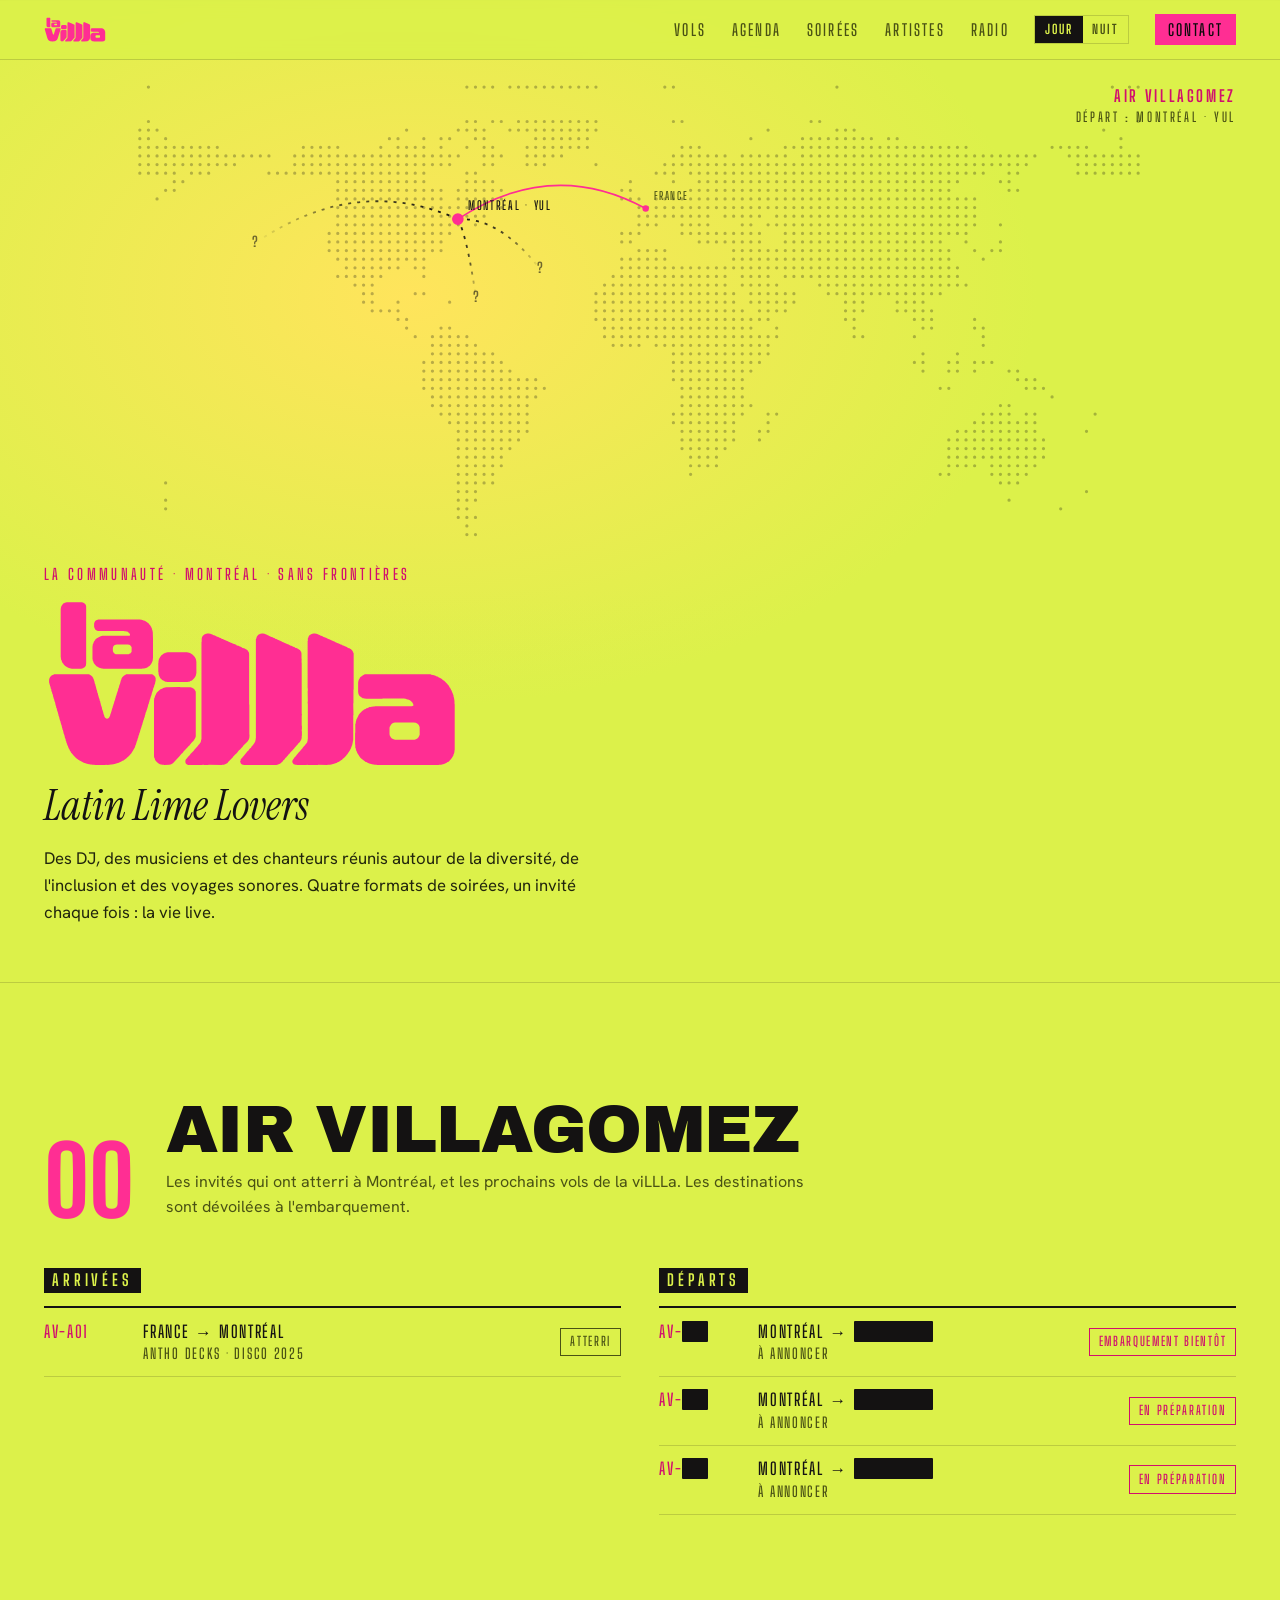
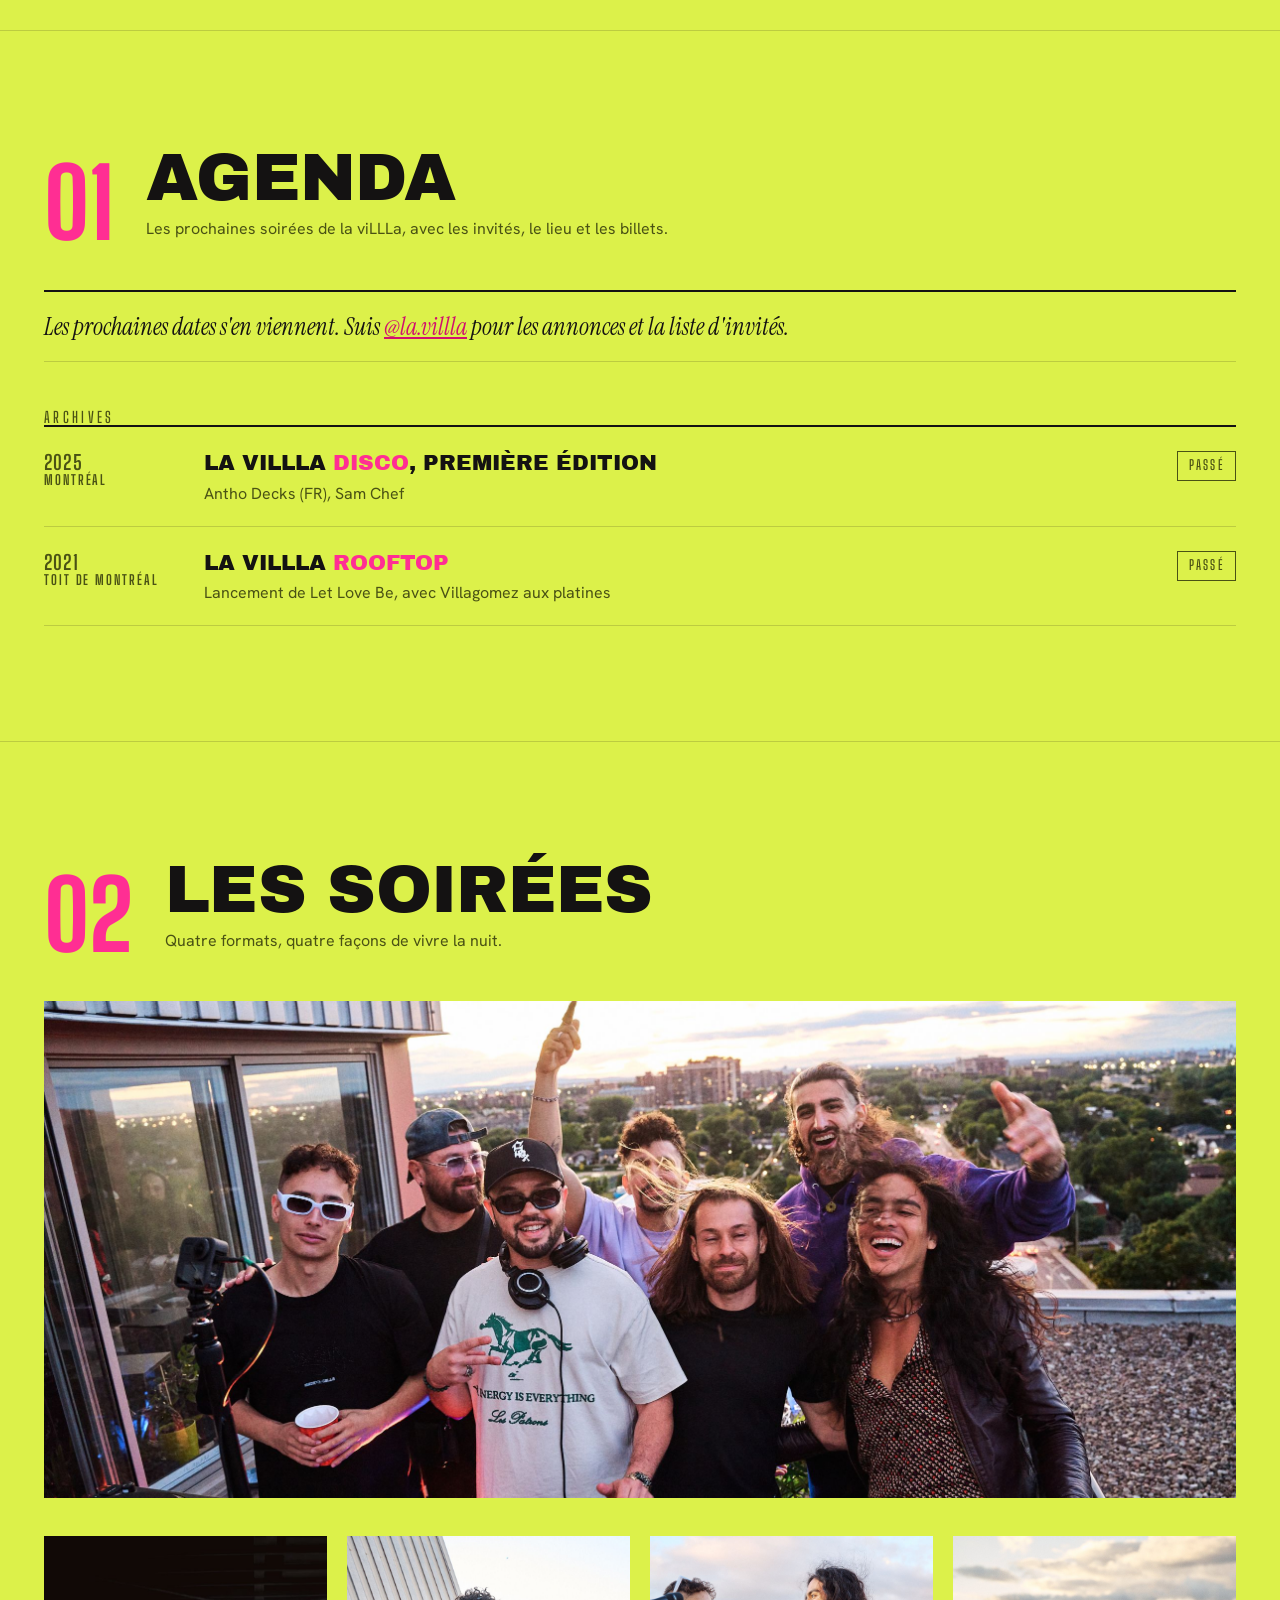
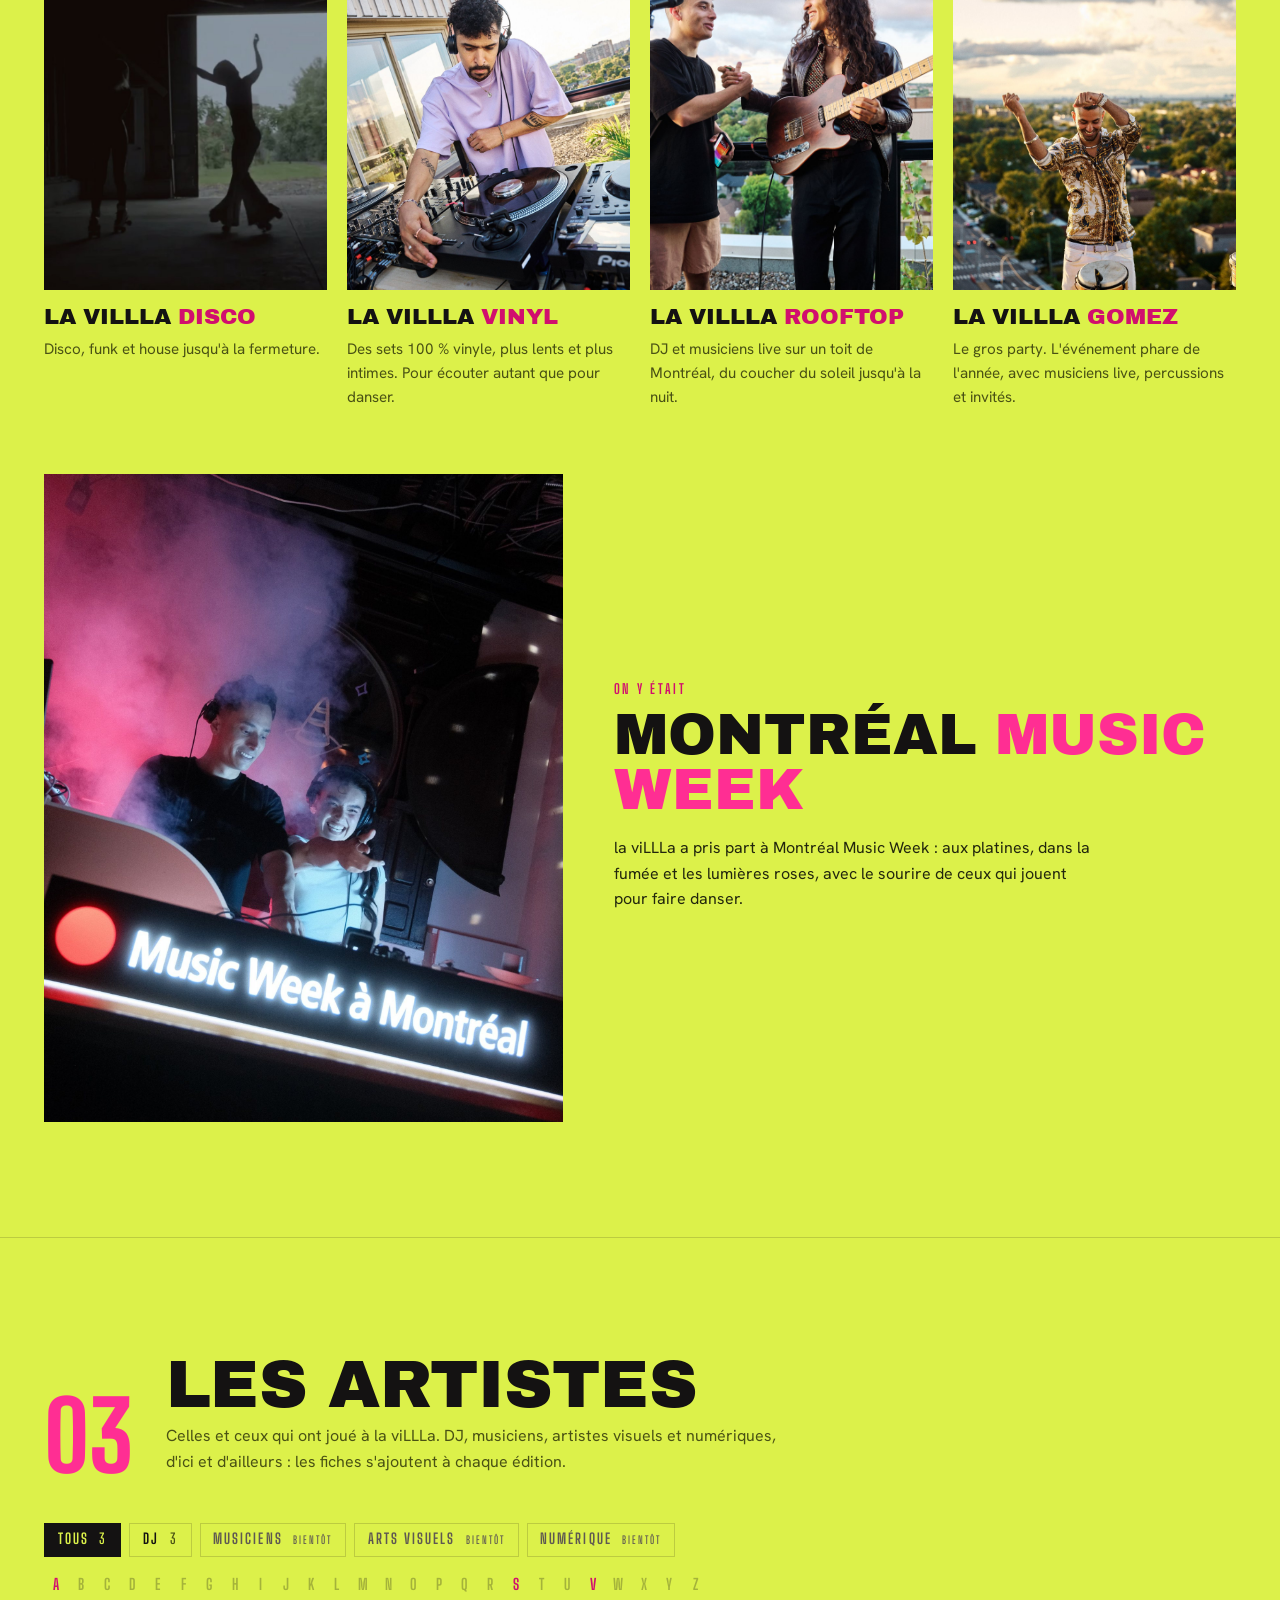
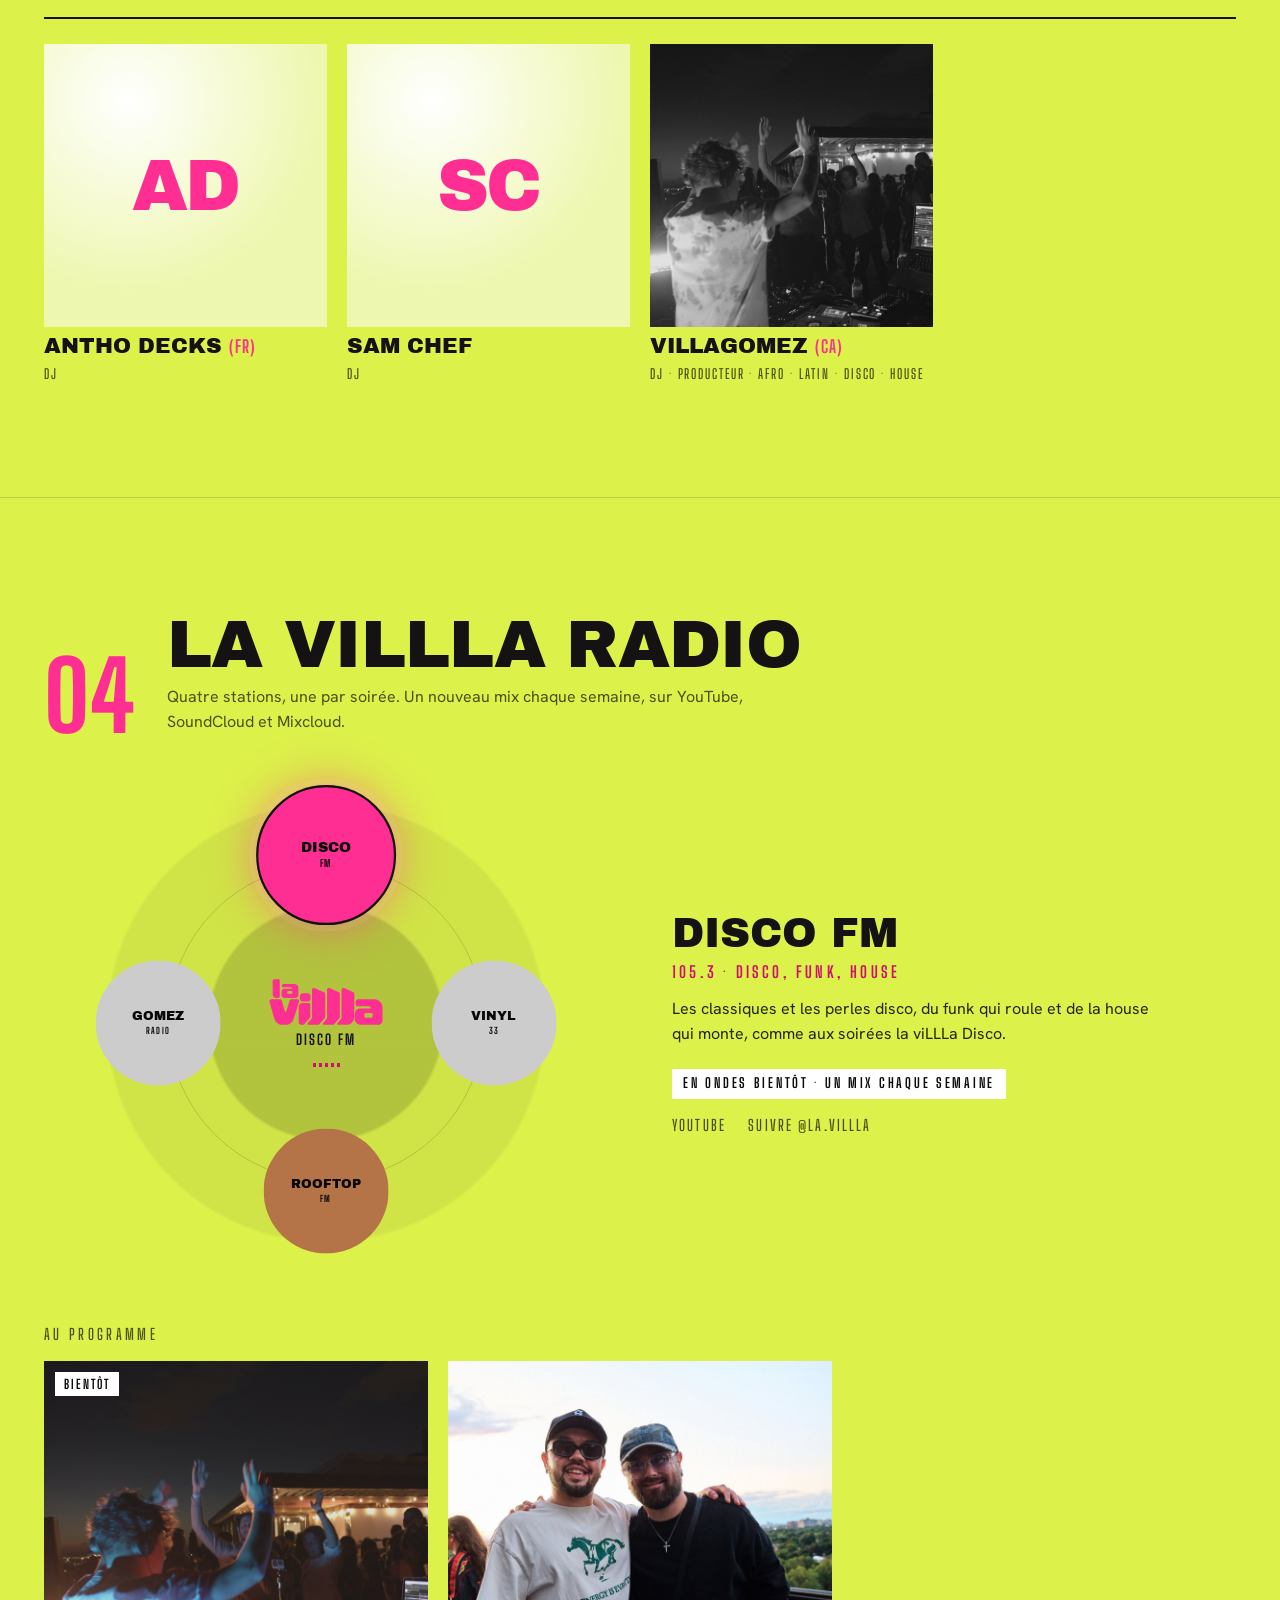
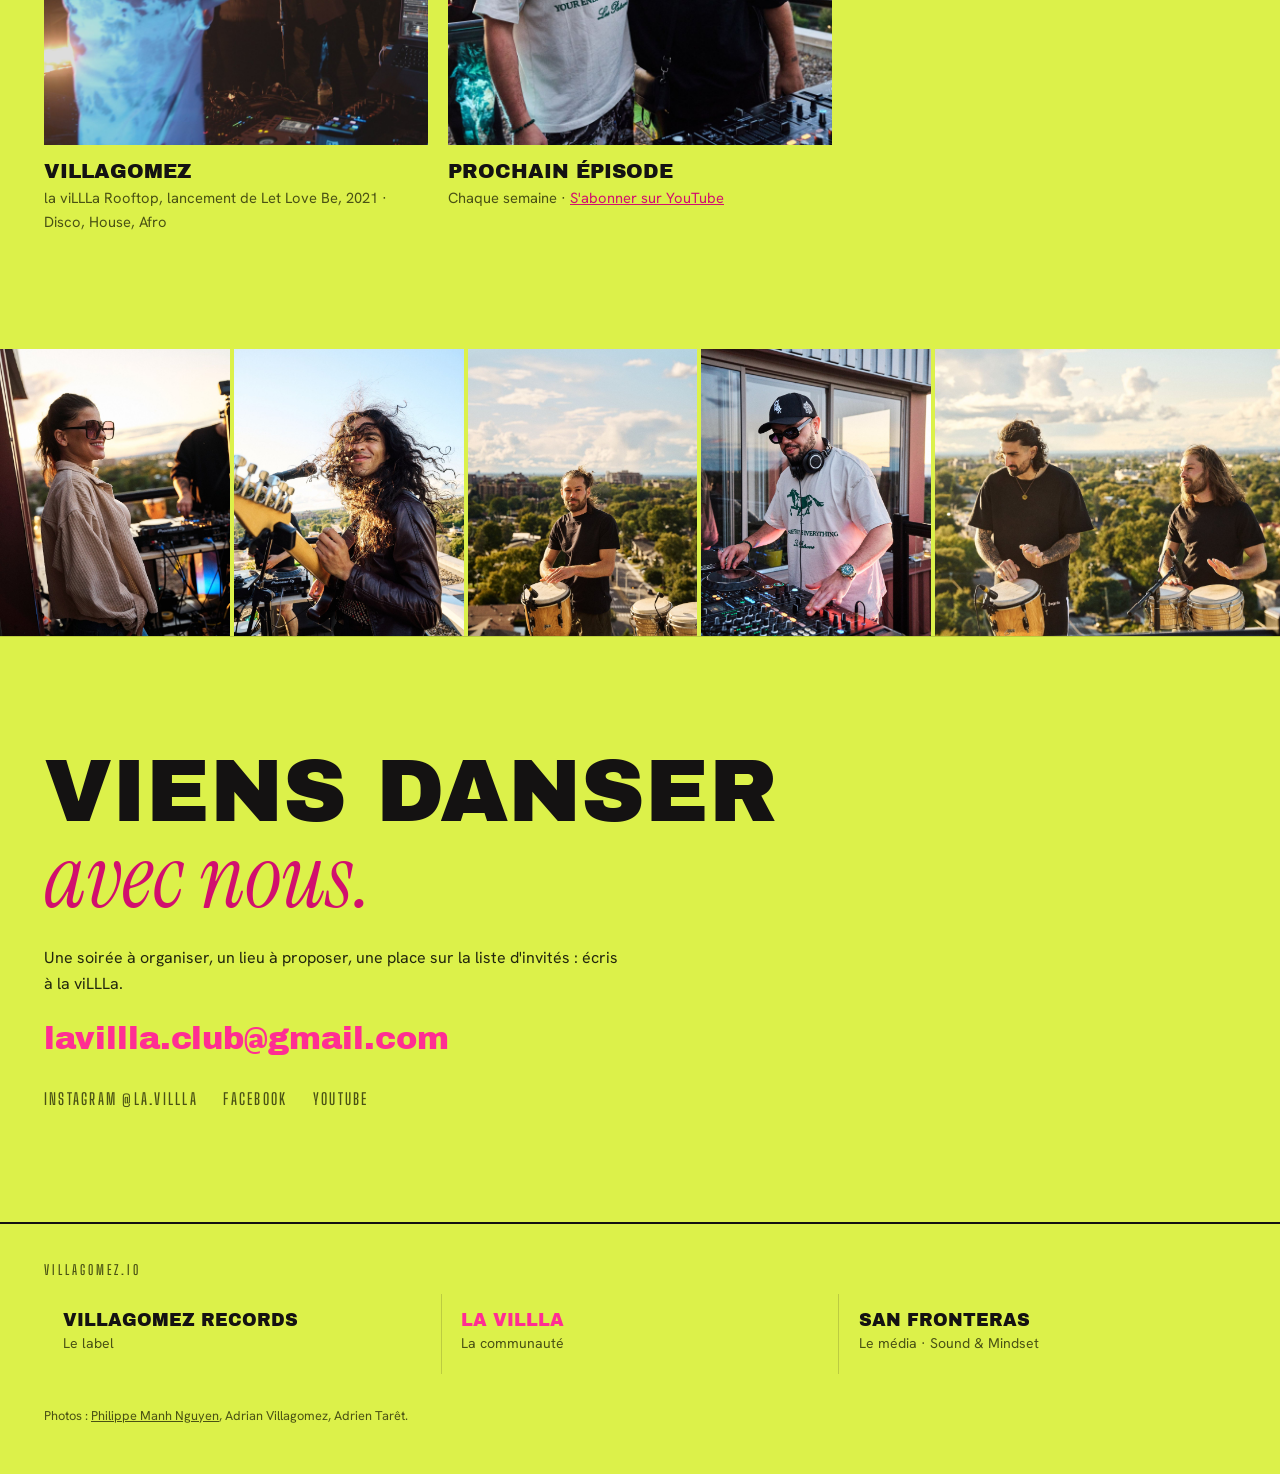
==== commit 31cf6f47: "la viLLLa : photo et encadré Montréal Music Week dans Les soirées Photo aux platines (2400 px, sRGB," ====
--- a/lavillla/index.html
+++ b/lavillla/index.html
@@ -276,6 +276,16 @@
     .collective-photo img { width: 100%; height: 100%; object-fit: cover; object-position: center 35%; }
     .collective-photo figcaption { display: none; }
 
+    /* Moment : Montréal Music Week */
+    .moment { display: grid; grid-template-columns: minmax(0, 5fr) minmax(0, 6fr); gap: clamp(1.5rem, 4vw, 3.5rem); align-items: center; margin-top: clamp(2.5rem, 5vw, 4rem); }
+    .moment figure { margin: 0; aspect-ratio: 4 / 5; overflow: hidden; background: #1a1717; }
+    .moment img { width: 100%; height: 100%; object-fit: cover; object-position: center 40%; }
+    .moment__kicker { margin: 0; font: 700 .85rem/1 var(--meta); letter-spacing: .2em; text-transform: uppercase; color: var(--lime); }
+    .moment h3 { margin: .7rem 0 0; font: 400 clamp(2rem, 5vw, 3.6rem)/.95 var(--head); text-transform: uppercase; }
+    .moment h3 span { color: var(--rose); }
+    .moment p:not(.moment__kicker) { color: var(--soft); margin: 1.1rem 0 0; max-width: 30rem; }
+    @media (max-width: 760px) { .moment { grid-template-columns: 1fr; } }
+
     /* Artistes, façon ADE */
     .afilters { display: flex; flex-wrap: wrap; justify-content: space-between; gap: 1rem 2rem; align-items: center; margin-bottom: 1.6rem; padding-bottom: 1.2rem; border-bottom: 2px solid var(--white); }
     .chips { display: flex; flex-wrap: wrap; gap: .5rem; }
@@ -491,6 +501,14 @@
             <p>Le gros party. L'événement phare de l'année, avec musiciens live, percussions et invités.</p>
           </article>
         </div>
+        <div class="moment">
+          <figure><img src="/images/montreal-music-week.jpg" alt="Villagomez et une DJ aux platines dans la fumée rose, derrière une console marquée « Music Week à Montréal »" loading="lazy" onerror="this.remove()"></figure>
+          <div>
+            <p class="moment__kicker">On y était</p>
+            <h3>Montréal <span>Music Week</span></h3>
+            <p>la viLLLa a pris part à Montréal Music Week : aux platines, dans la fumée et les lumières roses, avec le sourire de ceux qui jouent pour faire danser.</p>
+          </div>
+        </div>
       </div>
     </section>
 
